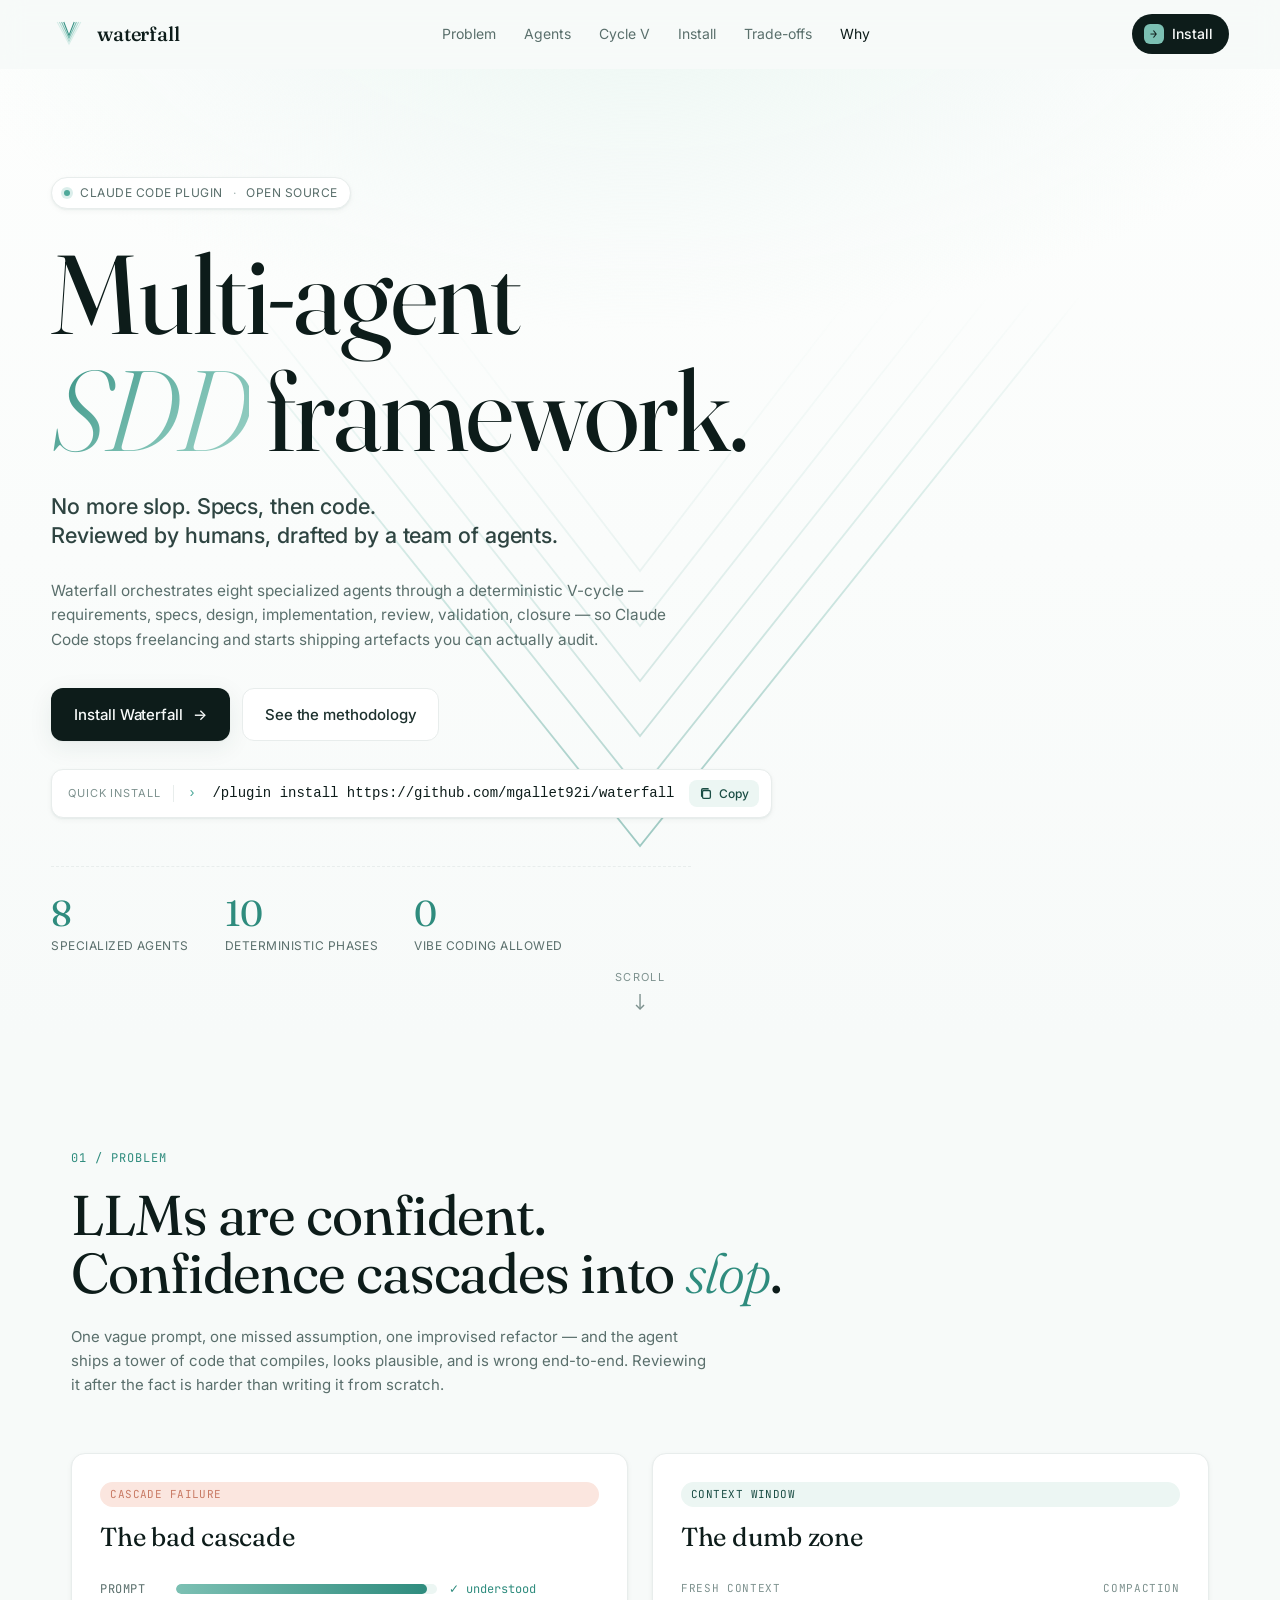
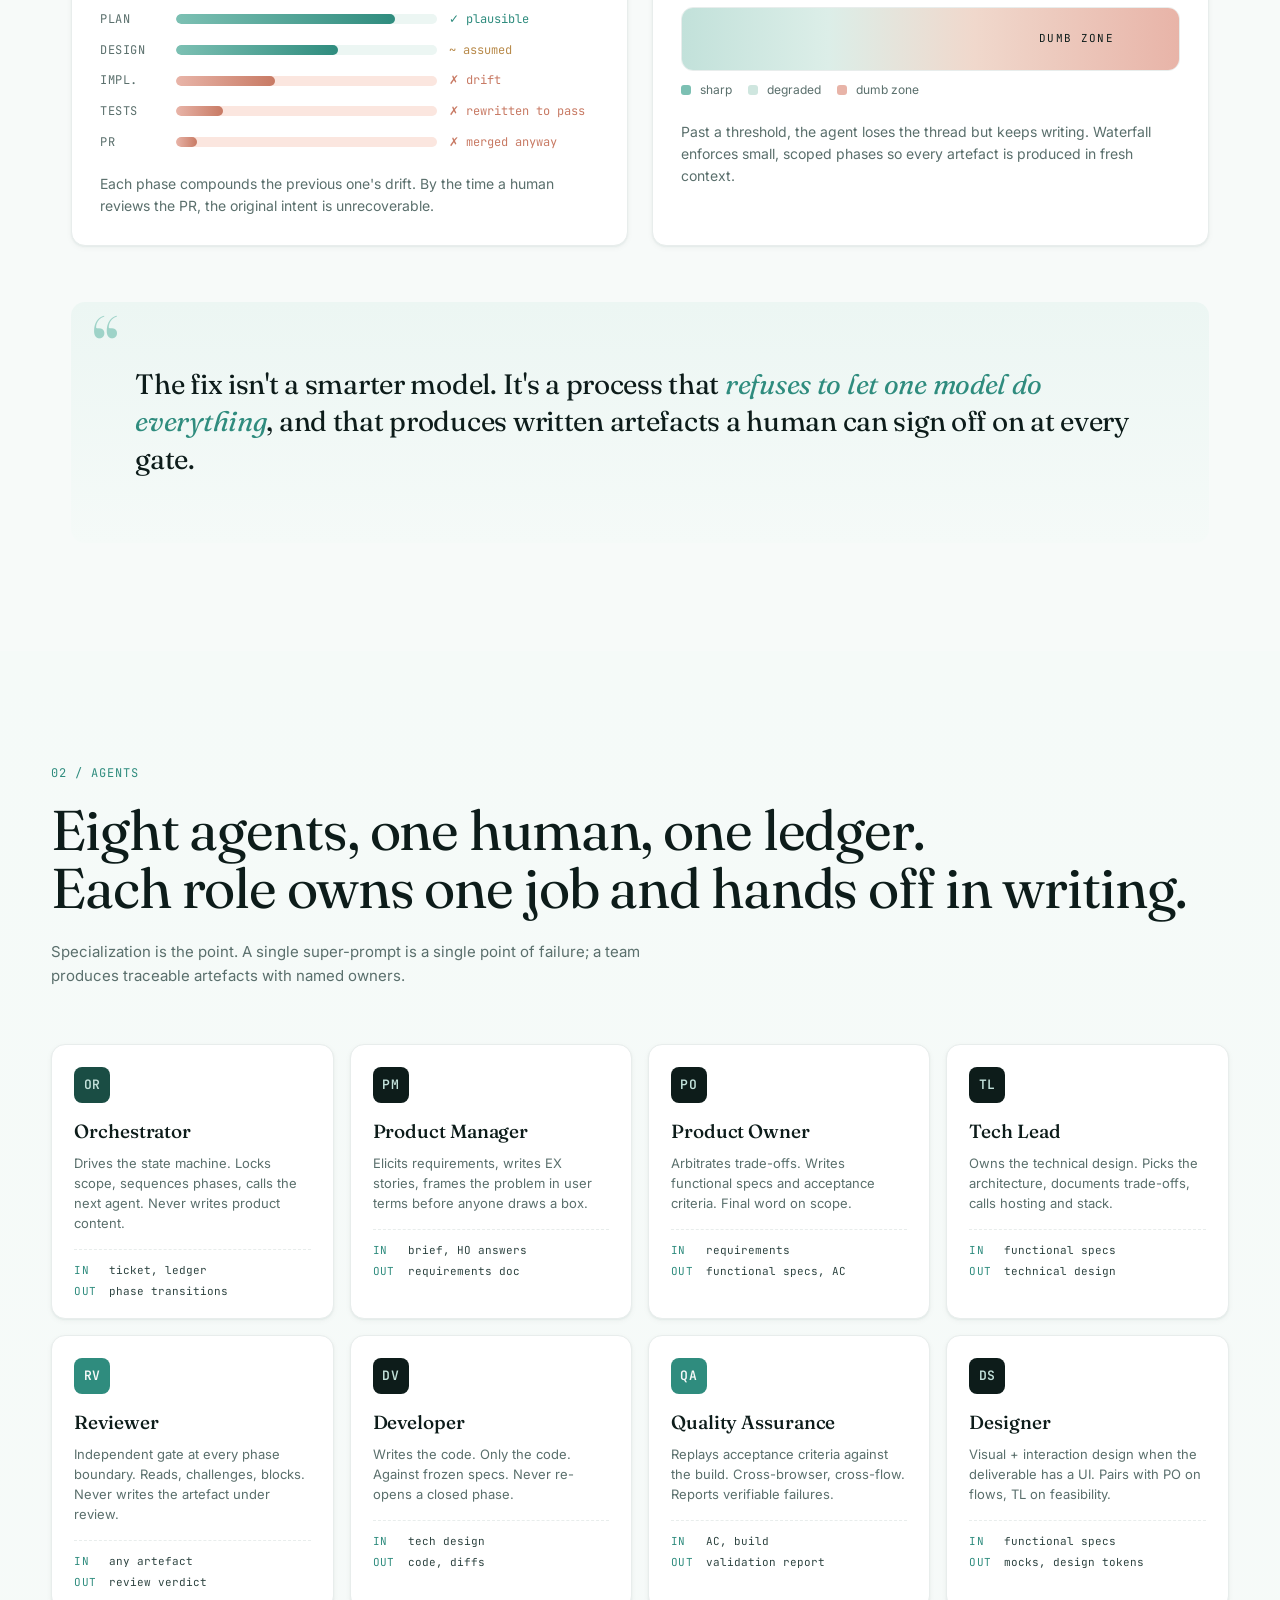
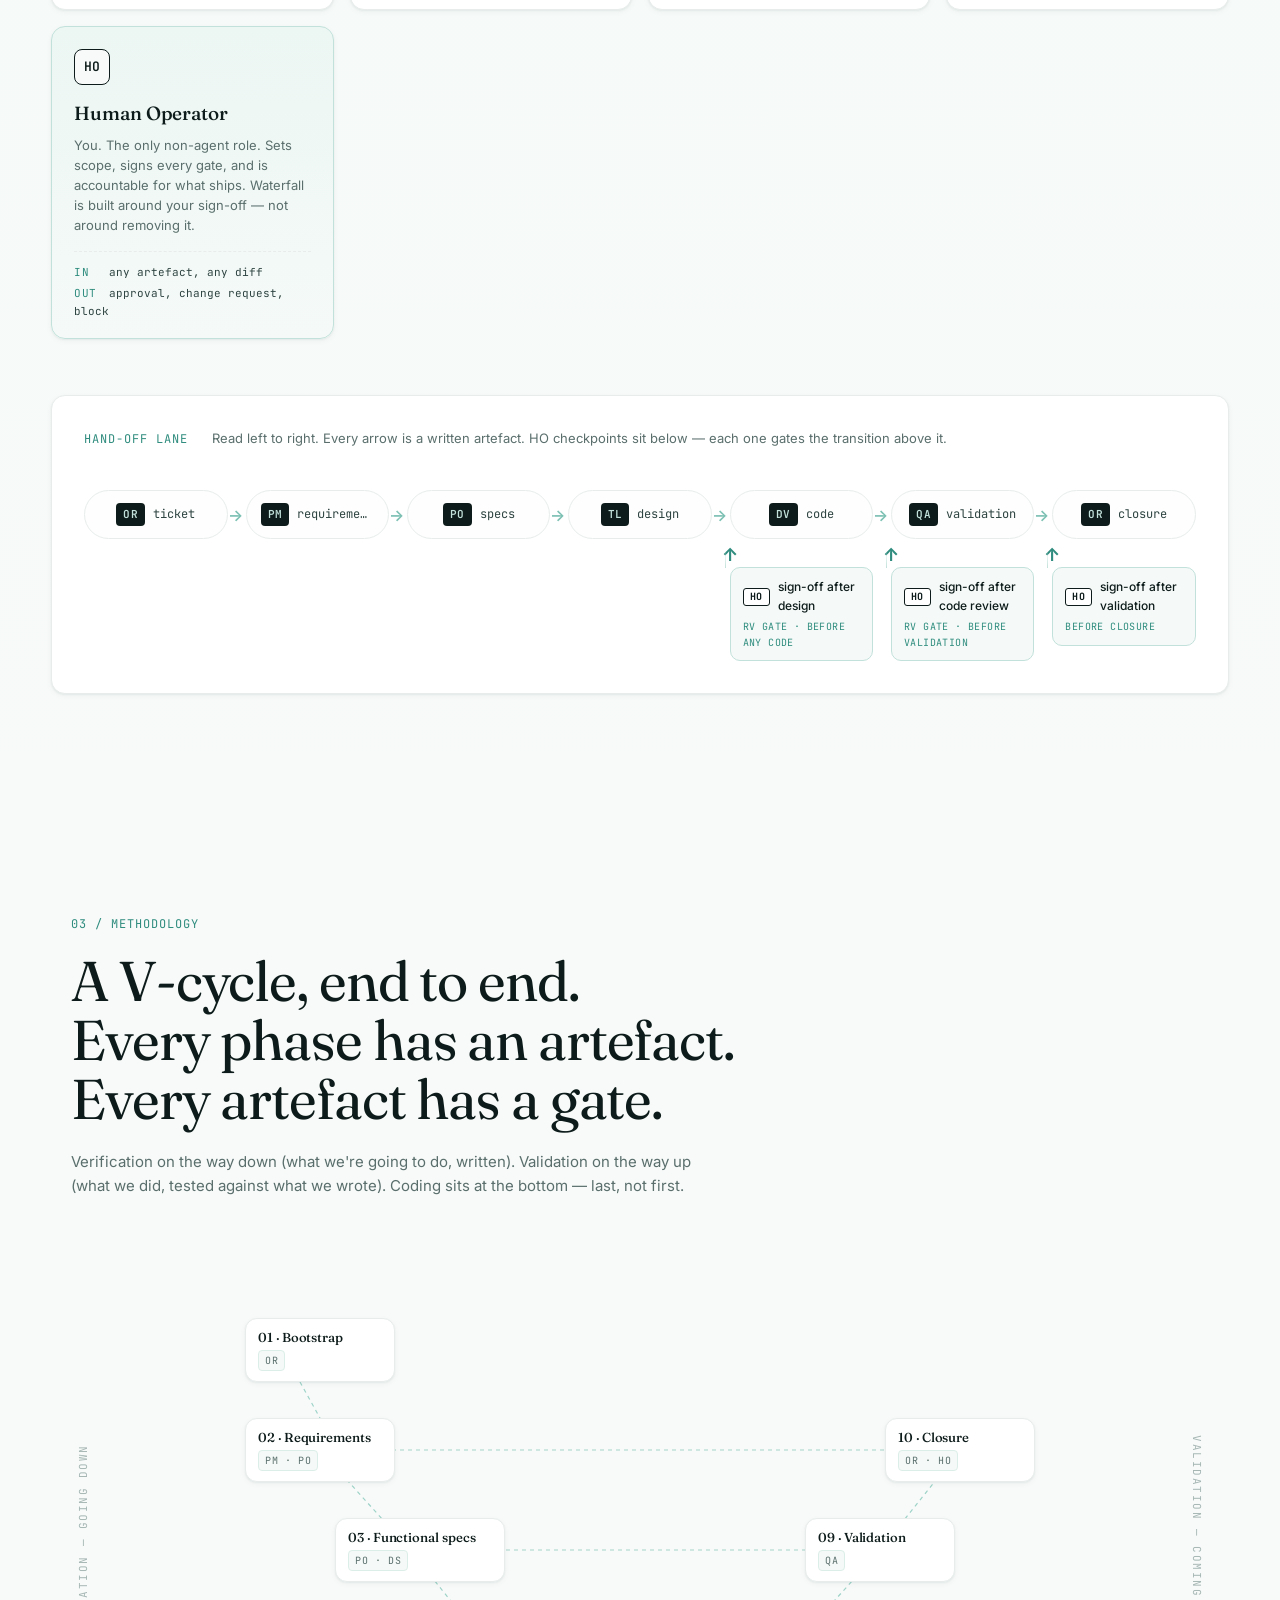
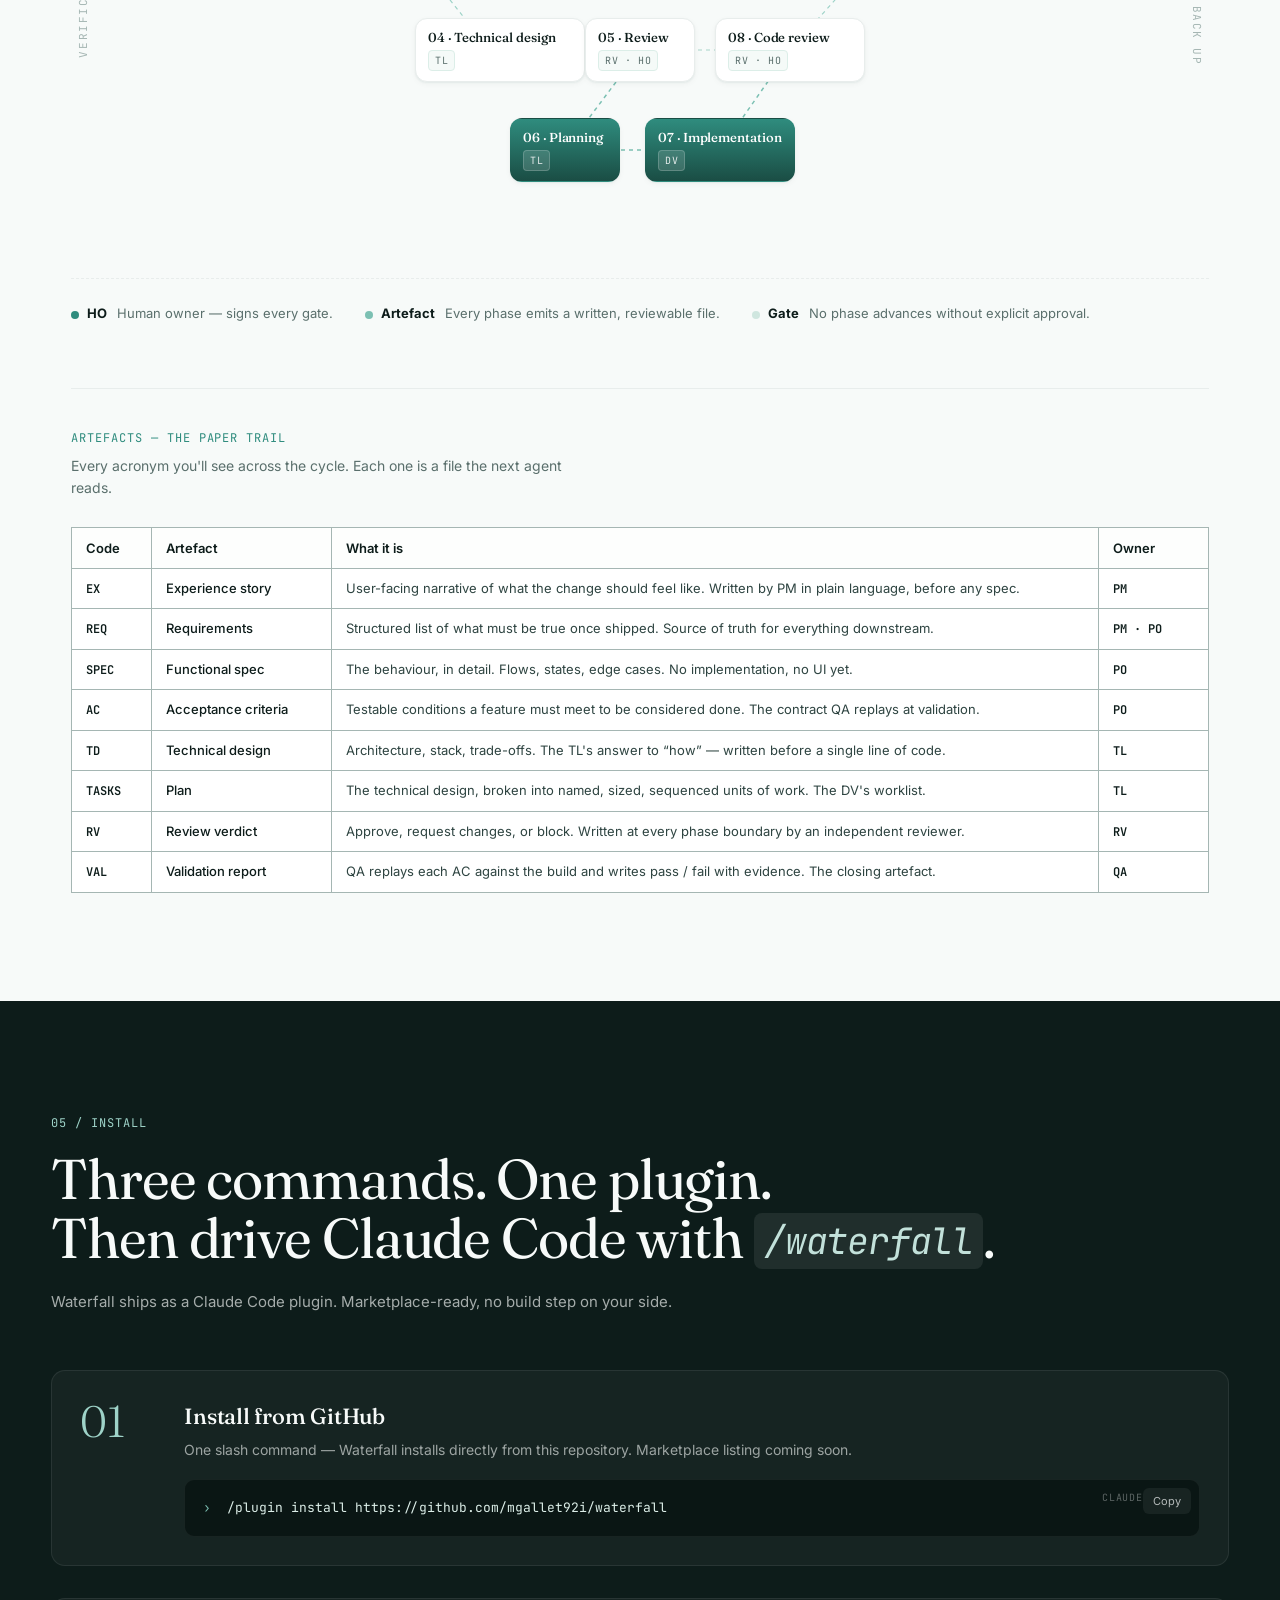
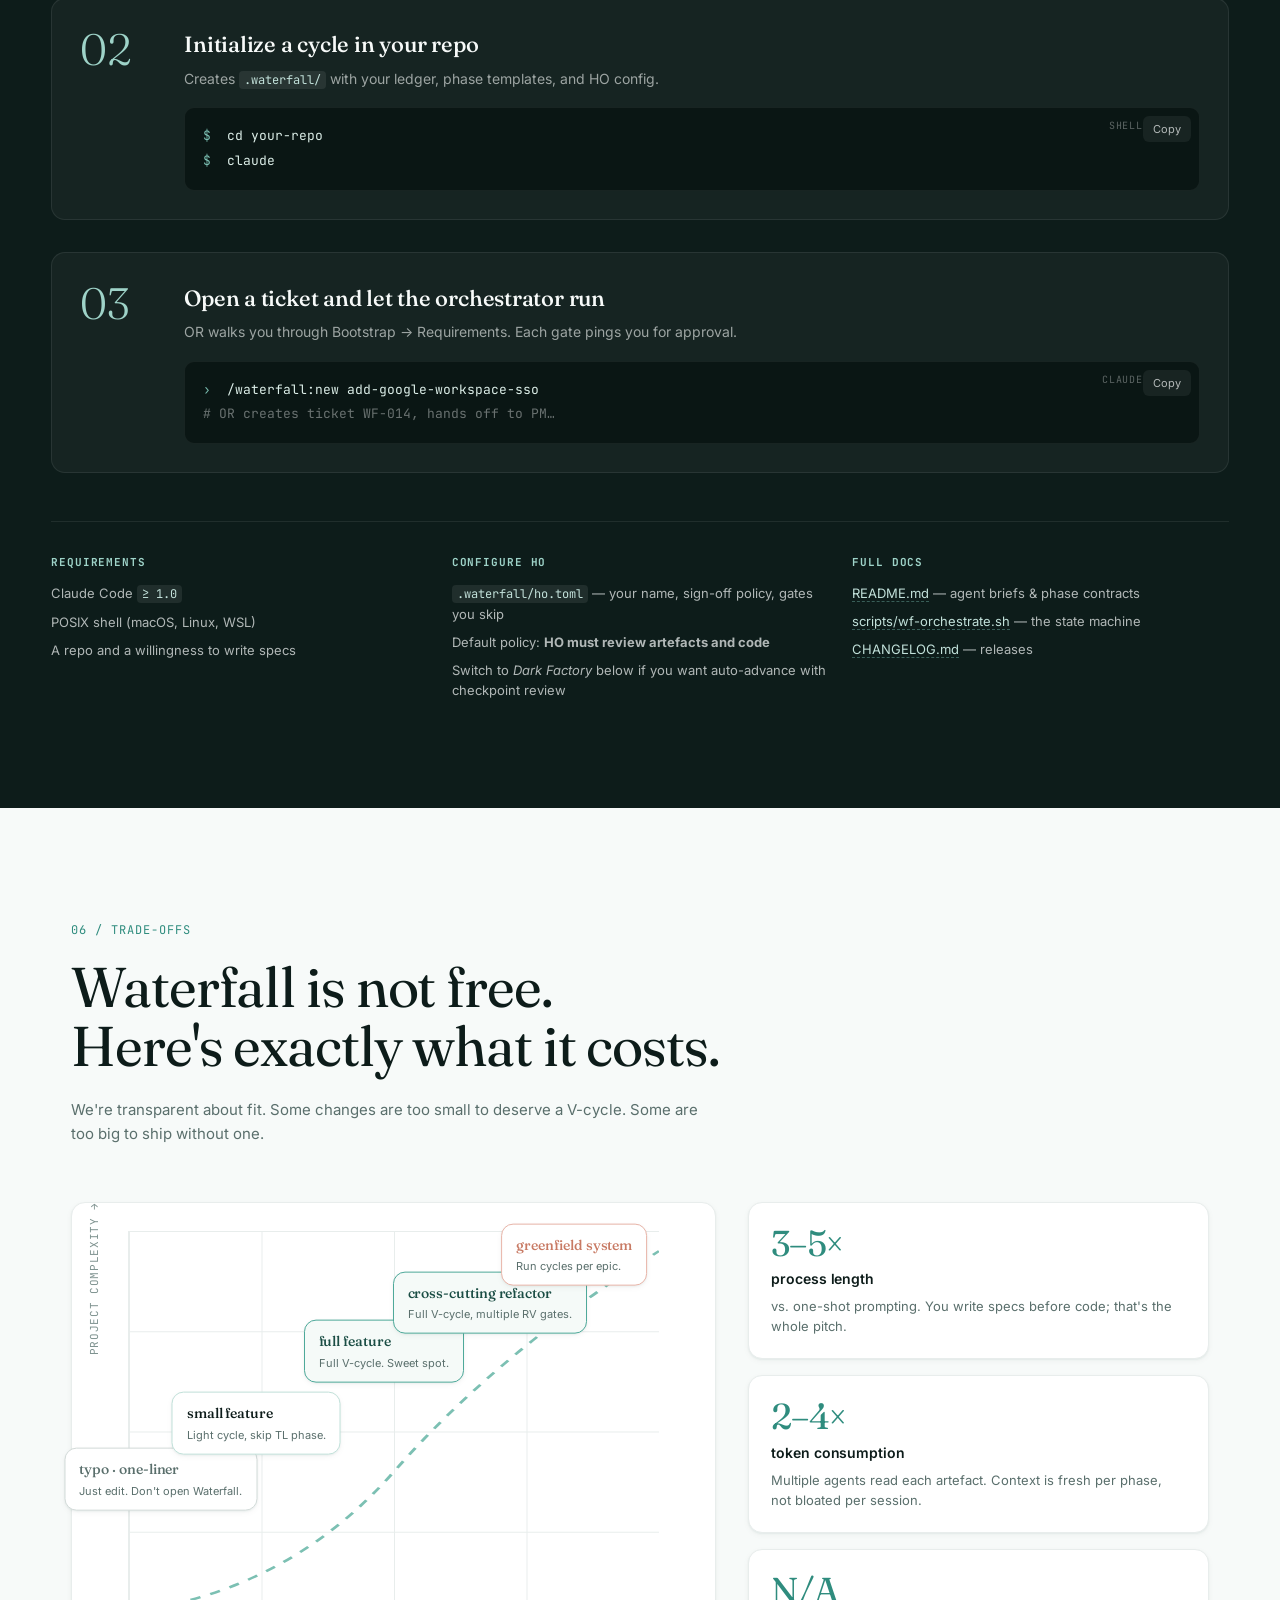
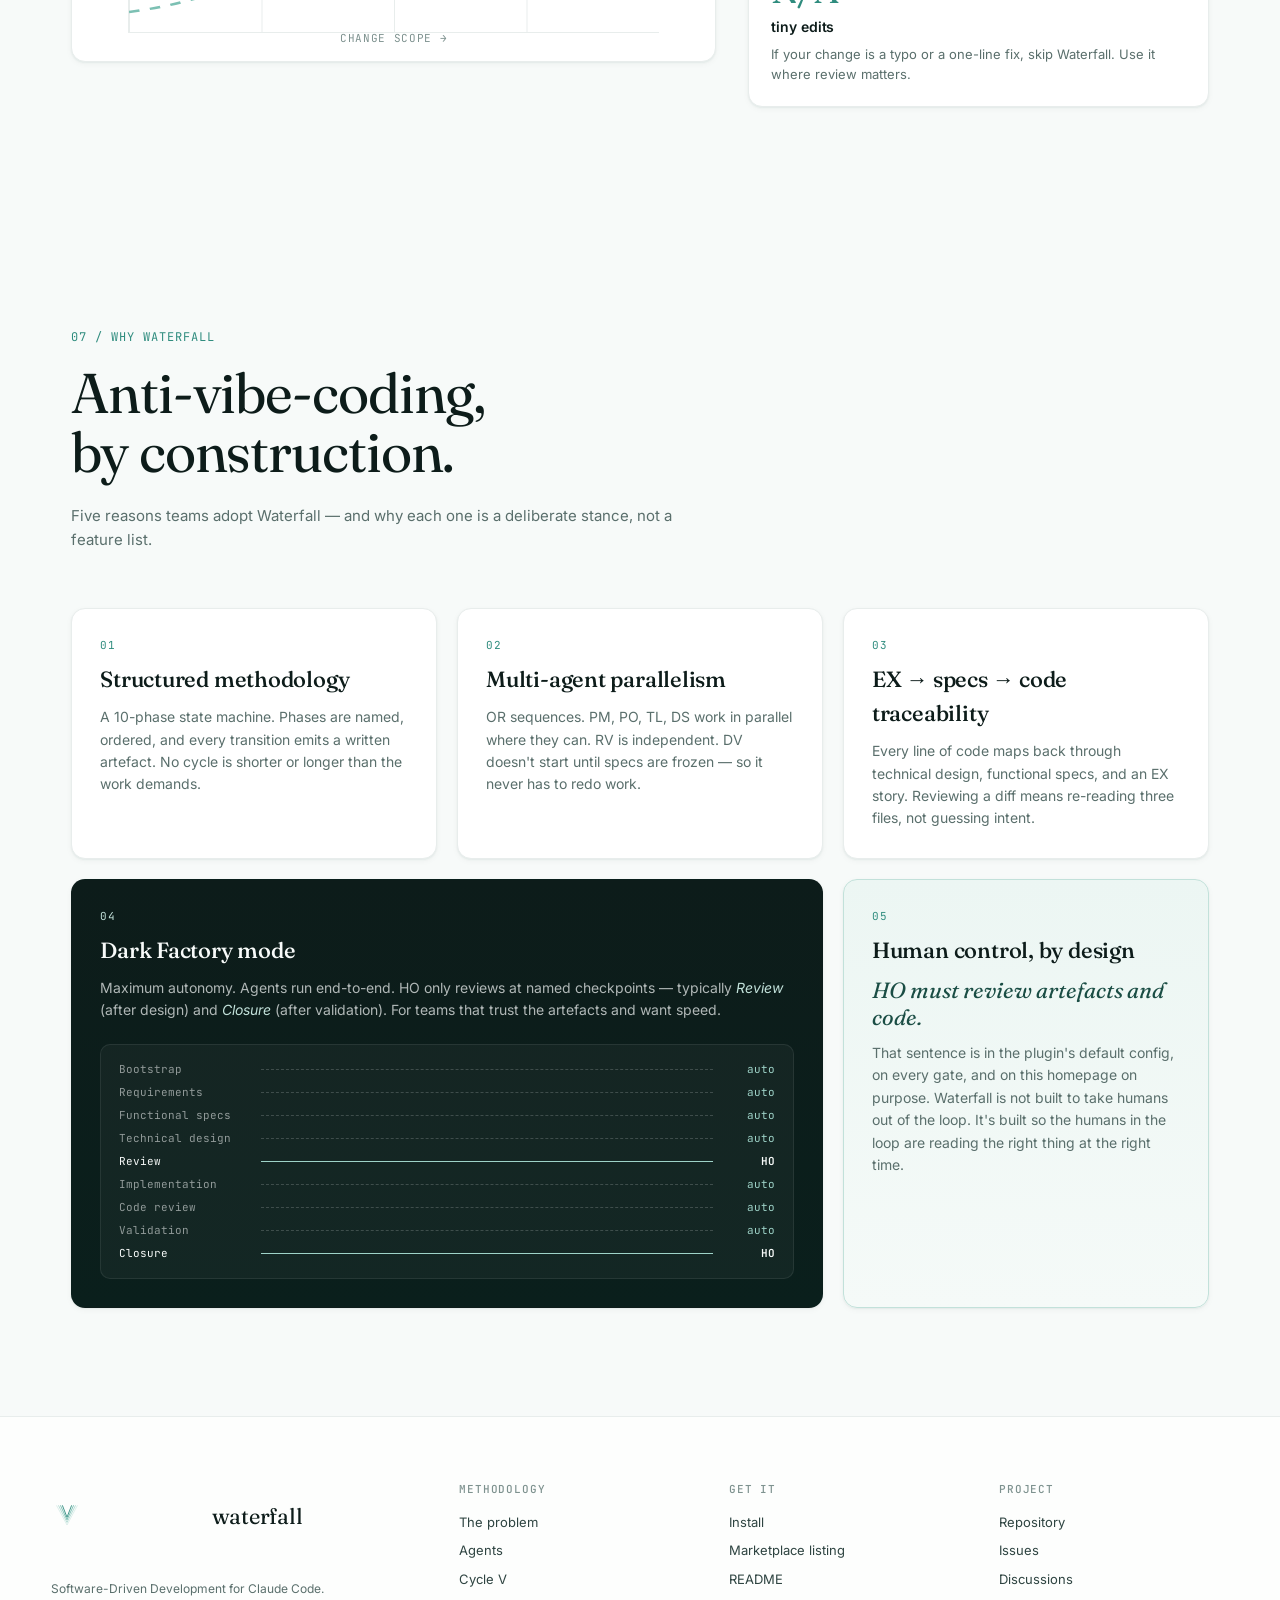
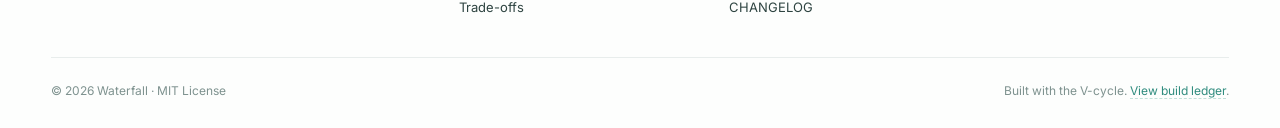
==== claude-design/site/index.html @ 57a2d882 "docs(homepage): switch install command to GitHub URL until marketplace listing" ====
<!doctype html>
<html lang="en">
<head>
<meta charset="utf-8" />
<meta name="viewport" content="width=device-width,initial-scale=1" />
<title>Waterfall — Software-Driven Development for Claude Code</title>
<meta name="description" content="Waterfall is a multi-agent SDD framework for Claude Code. A team of specialized agents (OR · PM · PO · TL · RV · DV · QA · DS) drives every change through a deterministic V-cycle — from requirements to closure." />
<link rel="preconnect" href="https://fonts.googleapis.com">
<link rel="preconnect" href="https://fonts.gstatic.com" crossorigin>
<link href="https://fonts.googleapis.com/css2?family=Fraunces:opsz,wght@9..144,300;9..144,400;9..144,500;9..144,600&family=Inter:wght@400;500;600;700&family=JetBrains+Mono:wght@400;500;600&display=swap" rel="stylesheet">
<link rel="stylesheet" href="styles.css" />
</head>
<body>

<!-- ───────────────────── NAV ───────────────────── -->
<header class="nav" id="nav">
  <a class="nav__brand" href="#top" aria-label="Waterfall home">
    <svg viewBox="0 0 100 100" class="nav__mark" aria-hidden="true">
      <g fill="none" stroke-width="3" stroke-linecap="square">
        <path d="M18 18 L50 78 L82 18" stroke="#9ed3c8" opacity=".35"/>
        <path d="M24 18 L50 70 L76 18" stroke="#7cc0b3" opacity=".55"/>
        <path d="M30 18 L50 62 L70 18" stroke="#4ea99a" opacity=".75"/>
        <path d="M36 18 L50 54 L64 18" stroke="#2f8c7e" opacity=".95"/>
      </g>
    </svg>
    <span class="nav__word">waterfall</span>
  </a>
  <nav class="nav__links" aria-label="Sections">
    <a href="#problem">Problem</a>
    <a href="#agents">Agents</a>
    <a href="#cycle">Cycle V</a>
    <a href="#install">Install</a>
    <a href="#tradeoffs">Trade-offs</a>
    <a href="#why">Why</a>
  </nav>
  <a class="nav__cta" href="#install">
    <span class="nav__cta-glyph">→</span>
    Install
  </a>
</header>

<main id="top" style="border-radius: 0px">

<!-- ───────────────────── HERO ───────────────────── -->
<section class="hero">
  <div class="hero__bg" aria-hidden="true">
    <svg class="hero__v" viewBox="0 0 1200 800" preserveAspectRatio="xMidYMid slice">
      <defs>
        <linearGradient id="vline" x1="0" y1="0" x2="0" y2="1">
          <stop offset="0%" stop-color="#7cc0b3" stop-opacity=".0"/>
          <stop offset="40%" stop-color="#7cc0b3" stop-opacity=".55"/>
          <stop offset="100%" stop-color="#2f8c7e" stop-opacity=".9"/>
        </linearGradient>
      </defs>
      <g fill="none" stroke="url(#vline)" stroke-width="2">
        <path d="M120 120 L600 720 L1080 120"/>
        <path d="M170 120 L600 660 L1030 120" opacity=".75"/>
        <path d="M220 120 L600 600 L980 120" opacity=".55"/>
        <path d="M270 120 L600 540 L930 120" opacity=".4"/>
        <path d="M320 120 L600 480 L880 120" opacity=".28"/>
        <path d="M370 120 L600 420 L830 120" opacity=".18"/>
      </g>
    </svg>
  </div>

  <div class="hero__inner">
    <div class="hero__eyebrow">
      <span class="dot"></span>
      Claude Code plugin <span class="dim">·</span> open source
    </div>

    <h1 class="hero__title">
      <span class="hero__title-l1" style="font-size: 112px">Multi-agent </span><span class="hero__title-l2" style="font-size: 114px">SDD</span><span class="hero__title-l1" style="font-size: 114px"> framework.</span>
      <span class="hero__title-tag" style="font-size: 63px"></span>
      <span class="hero__title-sub">No more slop. Specs, then code.<br/>Reviewed by humans, drafted by a team of agents.</span>
    </h1>

    <p class="hero__lede">
      Waterfall orchestrates eight specialized agents through a deterministic V-cycle —
      requirements, specs, design, implementation, review, validation, closure —
      so Claude Code stops freelancing and starts shipping artefacts you can actually audit.
    </p>

    <div class="hero__actions">
      <a class="btn btn--primary" href="#install">
        Install Waterfall
        <span aria-hidden="true">→</span>
      </a>
      <a class="btn btn--ghost" href="#cycle">
        See the methodology
      </a>
    </div>

    <div class="hero__cmd" role="region" aria-label="Quick install command">
      <span class="hero__cmd-label">quick install</span>
      <code class="hero__cmd-line"><span class="prompt">›</span> /plugin install https://github.com/mgallet92i/waterfall</code>
      <button class="hero__cmd-copy" data-copy="/plugin install https://github.com/mgallet92i/waterfall" aria-label="Copy install command">
        <svg viewBox="0 0 16 16" width="14" height="14" fill="none" stroke="currentColor" stroke-width="1.5">
          <rect x="4" y="4" width="9" height="9" rx="1.5"/>
          <path d="M3 11V3.5A1.5 1.5 0 0 1 4.5 2H11"/>
        </svg>
        <span class="hero__cmd-copy-label">Copy</span>
      </button>
    </div>

    <div class="hero__meta">
      <div class="hero__meta-item">
        <strong>8</strong>
        <span>specialized agents</span>
      </div>
      <div class="hero__meta-item">
        <strong>10</strong>
        <span>deterministic phases</span>
      </div>
      <div class="hero__meta-item">
        <strong>0</strong>
        <span>vibe coding allowed</span>
      </div>
    </div>
  </div>

  <a class="hero__scroll" href="#problem" aria-label="Scroll to first section">
    <span>scroll</span>
    <svg viewBox="0 0 12 20" width="12" height="20" fill="none" stroke="currentColor" stroke-width="1.4">
      <path d="M6 2v15"/><path d="M2 13l4 4 4-4"/>
    </svg>
  </a>
</section>

<!-- ───────────────────── PROBLEM ───────────────────── -->
<section class="section section--problem" id="problem">
  <div class="section__head">
    <span class="section__num">01 / Problem</span>
    <h2 class="section__title">
      LLMs are confident.<br/>
      Confidence cascades into <em>slop</em>.
    </h2>
    <p class="section__lede">
      One vague prompt, one missed assumption, one improvised refactor — and the agent ships a tower of code
      that compiles, looks plausible, and is wrong end-to-end. Reviewing it after the fact is harder than writing it from scratch.
    </p>
  </div>

  <div class="problem__grid">

    <article class="problem__card problem__card--cascade">
      <header>
        <span class="tag tag--warn">cascade failure</span>
        <h3>The bad cascade</h3>
      </header>
      <div class="cascade">
        <div class="cascade__row is-active"><span class="cascade__step">prompt</span><span class="cascade__bar" style="--w:96%"><i></i></span><span class="cascade__ok">✓ understood</span></div>
        <div class="cascade__row is-active"><span class="cascade__step">plan</span><span class="cascade__bar" style="--w:84%"><i></i></span><span class="cascade__ok">✓ plausible</span></div>
        <div class="cascade__row is-active"><span class="cascade__step">design</span><span class="cascade__bar" style="--w:62%"><i></i></span><span class="cascade__warn">~ assumed</span></div>
        <div class="cascade__row is-active"><span class="cascade__step">impl.</span><span class="cascade__bar cascade__bar--bad" style="--w:38%"><i></i></span><span class="cascade__bad">✗ drift</span></div>
        <div class="cascade__row is-active"><span class="cascade__step">tests</span><span class="cascade__bar cascade__bar--bad" style="--w:18%"><i></i></span><span class="cascade__bad">✗ rewritten to pass</span></div>
        <div class="cascade__row is-active"><span class="cascade__step">PR</span><span class="cascade__bar cascade__bar--bad" style="--w:8%"><i></i></span><span class="cascade__bad">✗ merged anyway</span></div>
      </div>
      <p class="problem__caption">
        Each phase compounds the previous one's drift. By the time a human reviews the PR, the original intent is unrecoverable.
      </p>
    </article>

    <article class="problem__card problem__card--zone">
      <header>
        <span class="tag tag--mute">context window</span>
        <h3>The dumb zone</h3>
      </header>
      <div class="zone">
        <div class="zone__axis">
          <span>fresh context</span>
          <span>compaction</span>
        </div>
        <div class="zone__track">
          <div class="zone__band zone__band--good"></div>
          <div class="zone__band zone__band--mid"></div>
          <div class="zone__band zone__band--bad" data-label="dumb zone"></div>
        </div>
        <div class="zone__legend">
          <span><i style="background:#7cc0b3"></i> sharp</span>
          <span><i style="background:#cfe6df"></i> degraded</span>
          <span><i style="background:#e8b4a8"></i> dumb zone</span>
        </div>
      </div>
      <p class="problem__caption">
        Past a threshold, the agent loses the thread but keeps writing. Waterfall enforces small, scoped phases so every artefact is produced in fresh context.
      </p>
    </article>
  </div>

  <div class="problem__pull">
    <span class="quote-mark" aria-hidden="true">“</span>
    <p>
      The fix isn't a smarter model. It's a process that <em>refuses to let one model do everything</em>,
      and that produces written artefacts a human can sign off on at every gate.
    </p>
  </div>
</section>

<!-- ───────────────────── AGENTS ───────────────────── -->
<section class="section section--agents" id="agents">
  <div class="section__head">
    <span class="section__num">02 / Agents</span>
    <h2 class="section__title">
      Eight agents, one human, one ledger.<br/>
      Each role owns one job and hands off in writing.
    </h2>
    <p class="section__lede">
      Specialization is the point. A single super-prompt is a single point of failure;
      a team produces traceable artefacts with named owners.
    </p>
  </div>

  <div class="agents__grid">
    <article class="agent" data-role="OR">
      <span class="agent__code">OR</span>
      <h3>Orchestrator</h3>
      <p>Drives the state machine. Locks scope, sequences phases, calls the next agent. Never writes product content.</p>
      <ul class="agent__io">
        <li><span>in</span> ticket, ledger</li>
        <li><span>out</span> phase transitions</li>
      </ul>
    </article>
    <article class="agent" data-role="PM">
      <span class="agent__code">PM</span>
      <h3>Product Manager</h3>
      <p>Elicits requirements, writes EX stories, frames the problem in user terms before anyone draws a box.</p>
      <ul class="agent__io">
        <li><span>in</span> brief, HO answers</li>
        <li><span>out</span> requirements doc</li>
      </ul>
    </article>
    <article class="agent" data-role="PO">
      <span class="agent__code">PO</span>
      <h3>Product Owner</h3>
      <p>Arbitrates trade-offs. Writes functional specs and acceptance criteria. Final word on scope.</p>
      <ul class="agent__io">
        <li><span>in</span> requirements</li>
        <li><span>out</span> functional specs, AC</li>
      </ul>
    </article>
    <article class="agent" data-role="TL">
      <span class="agent__code">TL</span>
      <h3>Tech Lead</h3>
      <p>Owns the technical design. Picks the architecture, documents trade-offs, calls hosting and stack.</p>
      <ul class="agent__io">
        <li><span>in</span> functional specs</li>
        <li><span>out</span> technical design</li>
      </ul>
    </article>
    <article class="agent" data-role="RV">
      <span class="agent__code">RV</span>
      <h3>Reviewer</h3>
      <p>Independent gate at every phase boundary. Reads, challenges, blocks. Never writes the artefact under review.</p>
      <ul class="agent__io">
        <li><span>in</span> any artefact</li>
        <li><span>out</span> review verdict</li>
      </ul>
    </article>
    <article class="agent" data-role="DV">
      <span class="agent__code">DV</span>
      <h3>Developer</h3>
      <p>Writes the code. Only the code. Against frozen specs. Never re-opens a closed phase.</p>
      <ul class="agent__io">
        <li><span>in</span> tech design</li>
        <li><span>out</span> code, diffs</li>
      </ul>
    </article>
    <article class="agent" data-role="QA">
      <span class="agent__code">QA</span>
      <h3>Quality Assurance</h3>
      <p>Replays acceptance criteria against the build. Cross-browser, cross-flow. Reports verifiable failures.</p>
      <ul class="agent__io">
        <li><span>in</span> AC, build</li>
        <li><span>out</span> validation report</li>
      </ul>
    </article>
    <article class="agent" data-role="DS">
      <span class="agent__code">DS</span>
      <h3>Designer</h3>
      <p>Visual + interaction design when the deliverable has a UI. Pairs with PO on flows, TL on feasibility.</p>
      <ul class="agent__io">
        <li><span>in</span> functional specs</li>
        <li><span>out</span> mocks, design tokens</li>
      </ul>
    </article>
    <article class="agent agent--ho" data-role="HO">
      <span class="agent__code">HO</span>
      <h3>Human Operator</h3>
      <p>You. The only non-agent role. Sets scope, signs every gate, and is accountable for what ships. Waterfall is built around your sign-off — not around removing it.</p>
      <ul class="agent__io">
        <li><span>in</span> any artefact, any diff</li>
        <li><span>out</span> approval, change request, block</li>
      </ul>
    </article>
  </div>

  <div class="agents__lane">
    <div class="lane__header">
      <span class="section__num">Hand-off lane</span>
      <p>Read left to right. Every arrow is a written artefact. HO checkpoints sit below — each one gates the transition above it.</p>
    </div>

    <div class="lane2">
      <ol class="lane2__main" aria-label="Hand-off flow">
        <li class="lane2__step"><span class="lane2__code">OR</span><span class="lane2__art">ticket</span></li>
        <li class="lane2__step"><span class="lane2__code">PM</span><span class="lane2__art">requirements</span></li>
        <li class="lane2__step"><span class="lane2__code">PO</span><span class="lane2__art">specs</span></li>
        <li class="lane2__step"><span class="lane2__code">TL</span><span class="lane2__art">design</span></li>
        <li class="lane2__step lane2__step--gate" data-gate="after-design"><span class="lane2__code">DV</span><span class="lane2__art">code</span></li>
        <li class="lane2__step lane2__step--gate" data-gate="after-review"><span class="lane2__code">QA</span><span class="lane2__art">validation</span></li>
        <li class="lane2__step lane2__step--gate" data-gate="after-validation"><span class="lane2__code">OR</span><span class="lane2__art">closure</span></li>
      </ol>

      <ol class="lane2__checks" aria-label="HO checkpoints">
        <li class="lane2__check" data-anchor="after-design">
          <span class="lane2__check-pill"><span class="lane2__check-code">HO</span> sign-off after design</span>
          <span class="lane2__check-meta">RV gate · before any code</span>
        </li>
        <li class="lane2__check" data-anchor="after-review">
          <span class="lane2__check-pill"><span class="lane2__check-code">HO</span> sign-off after code review</span>
          <span class="lane2__check-meta">RV gate · before validation</span>
        </li>
        <li class="lane2__check" data-anchor="after-validation">
          <span class="lane2__check-pill"><span class="lane2__check-code">HO</span> sign-off after validation</span>
          <span class="lane2__check-meta">before closure</span>
        </li>
      </ol>
    </div>
    </div>
  </div>
</section>

<!-- ───────────────────── CYCLE V ───────────────────── -->
<section class="section section--cycle" id="cycle">
  <div class="section__head">
    <span class="section__num">03 / Methodology</span>
    <h2 class="section__title">
      A V-cycle, end to end.<br/>
      Every phase has an artefact. Every artefact has a gate.
    </h2>
    <p class="section__lede">
      Verification on the way down (what we're going to do, written).
      Validation on the way up (what we did, tested against what we wrote).
      Coding sits at the bottom — last, not first.
    </p>
  </div>

  <!-- The V -->
  <div class="vcycle">
    <div class="vcycle__sides">
      <span class="vcycle__side vcycle__side--left">Verification — going down</span>
      <span class="vcycle__side vcycle__side--right">Validation — coming back up</span>
    </div>

    <div class="vcycle__body">
      <svg class="vcycle__lines" viewBox="0 0 790 464" preserveAspectRatio="none" aria-hidden="true">
        <!-- 01 → 02 -->
        <line x1="55" y1="64" x2="75" y2="100" stroke="var(--teal-400)" stroke-width="1.2" stroke-dasharray="4 4"/>
        <!-- horizontales (phases miroir) -->
        <line x1="75" y1="132" x2="715" y2="132" stroke="var(--teal-300)" stroke-width="1.5" stroke-dasharray="4 4"/>
        <line x1="165" y1="232" x2="635" y2="232" stroke="var(--teal-300)" stroke-width="1.5" stroke-dasharray="4 4"/>
        <line x1="245" y1="332" x2="545" y2="332" stroke="var(--teal-300)" stroke-width="1.5" stroke-dasharray="4 4"/>
        <!-- descente gauche : 02→03→04 -->
        <line x1="75" y1="132" x2="165" y2="232" stroke="var(--teal-400)" stroke-width="1.2" stroke-dasharray="4 4"/>
        <line x1="165" y1="232" x2="245" y2="332" stroke="var(--teal-400)" stroke-width="1.2" stroke-dasharray="4 4"/>
        <!-- 05 → 06 -->
        <line x1="395" y1="332" x2="320" y2="432" stroke="var(--teal-500)" stroke-width="1.5" stroke-dasharray="4 4"/>
        <!-- 06 → 07 -->
        <line x1="320" y1="432" x2="475" y2="432" stroke="var(--teal-500)" stroke-width="1.5" stroke-dasharray="4 4"/>
        <!-- 07 → 08 -->
        <line x1="475" y1="432" x2="545" y2="332" stroke="var(--teal-500)" stroke-width="1.5" stroke-dasharray="4 4"/>
        <!-- montée droite : 08→09→10 -->
        <line x1="545" y1="332" x2="635" y2="232" stroke="var(--teal-400)" stroke-width="1.2" stroke-dasharray="4 4"/>
        <line x1="635" y1="232" x2="715" y2="132" stroke="var(--teal-400)" stroke-width="1.2" stroke-dasharray="4 4"/>
      </svg>

    <ol class="vcycle__list">
      <!-- Bootstrap -->
      <li class="vphase vphase--preamble" style="left:0px; top:0px; width:150px;" data-tip="OR scaffolds the cycle, locks scope, initialises the ledger.">
        <span class="vphase__id">01 · Bootstrap</span>
        <span class="vphase__owner">OR</span>
      </li>

      <!-- Left arm -->
      <li class="vphase vphase--left" style="left:0px; top:100px; width:150px;" data-tip="PM elicits, PO arbitrates. EX stories and structured requirements are written.">
        <span class="vphase__id">02 · Requirements</span>
        <span class="vphase__owner">PM · PO</span>
      </li>
      <li class="vphase vphase--left" style="left:90px; top:200px; width:170px;" data-tip="Functional behaviour, flows, edge cases, acceptance criteria. No code yet.">
        <span class="vphase__id">03 · Functional specs</span>
        <span class="vphase__owner">PO · DS</span>
      </li>
      <li class="vphase vphase--left" style="left:170px; top:300px; width:170px;" data-tip="TL writes the architecture and stack. Trade-offs documented.">
        <span class="vphase__id">04 · Technical design</span>
        <span class="vphase__owner">TL</span>
      </li>
      <li class="vphase vphase--left" style="left:340px; top:300px; width:110px;" data-tip="RV reviews every artefact above. HO must approve before any line of code is written.">
        <span class="vphase__id">05 · Review</span>
        <span class="vphase__owner">RV · HO</span>
      </li>

      <!-- Apex -->
      <li class="vphase vphase--apex" style="left:265px; top:400px; width:110px;" data-tip="TL breaks the design into Tasks — named, sized, sequenced units of work.">
        <span class="vphase__id">06 · Planning</span>
        <span class="vphase__owner">TL</span>
      </li>
      <li class="vphase vphase--apex" style="left:400px; top:400px; width:150px;" data-tip="DV codes against frozen specs and tasks. One task at a time, never reopens a closed phase.">
        <span class="vphase__id">07 · Implementation</span>
        <span class="vphase__owner">DV</span>
      </li>

      <!-- Right arm -->
      <li class="vphase vphase--right" style="left:470px; top:300px; width:150px;" data-tip="RV reads diffs against the technical design. HO signs before validation begins.">
        <span class="vphase__id">08 · Code review</span>
        <span class="vphase__owner">RV · HO</span>
      </li>
      <li class="vphase vphase--right" style="left:560px; top:200px; width:150px;" data-tip="QA replays every AC against the build. Pass / fail with evidence.">
        <span class="vphase__id">09 · Validation</span>
        <span class="vphase__owner">QA</span>
      </li>
      <li class="vphase vphase--right" style="left:640px; top:100px; width:150px;" data-tip="OR archives artefacts, writes the ledger entry. HO final sign-off.">
        <span class="vphase__id">10 · Closure</span>
        <span class="vphase__owner">OR · HO</span>
      </li>
    </ol>
    </div>
  </div>

  <div class="cycle__legend">
    <div><span class="leg-dot" style="background:#2f8c7e"></span><strong>HO</strong> Human owner — signs every gate.</div>
    <div><span class="leg-dot" style="background:#7cc0b3"></span><strong>Artefact</strong> Every phase emits a written, reviewable file.</div>
    <div><span class="leg-dot" style="background:#cfe6df"></span><strong>Gate</strong> No phase advances without explicit approval.</div>
  </div>

  <!-- Artefact glossary -->
  <div class="glossary">
    <div class="glossary__head">
      <span class="section__num">Artefacts — the paper trail</span>
      <p>Every acronym you'll see across the cycle. Each one is a file the next agent reads.</p>
    </div>
    <div class="glossary__tablewrap">
      <table class="glossary__table" style="border-width: 1px">
        <thead>
          <tr>
            <th class="glossary__th-abbr">Code</th>
            <th class="glossary__th-name">Artefact</th>
            <th class="glossary__th-desc">What it is</th>
            <th class="glossary__th-owner">Owner</th>
          </tr>
        </thead>
        <tbody>
          <tr>
            <td><span class="glossary__abbr">EX</span></td>
            <td>Experience story</td>
            <td>User-facing narrative of what the change should feel like. Written by PM in plain language, before any spec.</td>
            <td><span class="glossary__owner-pill">PM</span></td>
          </tr>
          <tr>
            <td><span class="glossary__abbr">REQ</span></td>
            <td>Requirements</td>
            <td>Structured list of what must be true once shipped. Source of truth for everything downstream.</td>
            <td><span class="glossary__owner-pill">PM · PO</span></td>
          </tr>
          <tr>
            <td><span class="glossary__abbr">SPEC</span></td>
            <td>Functional spec</td>
            <td>The behaviour, in detail. Flows, states, edge cases. No implementation, no UI yet.</td>
            <td><span class="glossary__owner-pill">PO</span></td>
          </tr>
          <tr>
            <td><span class="glossary__abbr">AC</span></td>
            <td>Acceptance criteria</td>
            <td>Testable conditions a feature must meet to be considered done. The contract QA replays at validation.</td>
            <td><span class="glossary__owner-pill">PO</span></td>
          </tr>
          <tr>
            <td><span class="glossary__abbr">TD</span></td>
            <td>Technical design</td>
            <td>Architecture, stack, trade-offs. The TL's answer to “how” — written before a single line of code.</td>
            <td><span class="glossary__owner-pill">TL</span></td>
          </tr>
          <tr>
            <td><span class="glossary__abbr">TASKS</span></td>
            <td>Plan</td>
            <td>The technical design, broken into named, sized, sequenced units of work. The DV's worklist.</td>
            <td><span class="glossary__owner-pill">TL</span></td>
          </tr>
          <tr>
            <td><span class="glossary__abbr">RV</span></td>
            <td>Review verdict</td>
            <td>Approve, request changes, or block. Written at every phase boundary by an independent reviewer.</td>
            <td><span class="glossary__owner-pill">RV</span></td>
          </tr>
          <tr>
            <td><span class="glossary__abbr">VAL</span></td>
            <td>Validation report</td>
            <td>QA replays each AC against the build and writes pass / fail with evidence. The closing artefact.</td>
            <td><span class="glossary__owner-pill">QA</span></td>
          </tr>
        </tbody>
      </table>
    </div>
  </div>
</section>

<!-- ───────────────────── INSTALL ───────────────────── -->
<section class="section section--install" id="install">
  <div class="section__head">
    <span class="section__num">05 / Install</span>
    <h2 class="section__title">
      Three commands. One plugin.<br/>
      Then drive Claude Code with <code>/waterfall</code>.
    </h2>
    <p class="section__lede">
      Waterfall ships as a Claude Code plugin. Marketplace-ready, no build step on your side.
    </p>
  </div>

  <ol class="install">
    <li class="install__step">
      <span class="install__num">01</span>
      <div class="install__body">
        <h3>Install from GitHub</h3>
        <p>One slash command — Waterfall installs directly from this repository. Marketplace listing coming soon.</p>
        <div class="code">
          <span class="code__lang">claude</span>
          <pre><code><span class="prompt">›</span> /plugin install https://github.com/mgallet92i/waterfall</code></pre>
          <button class="code__copy" data-copy="/plugin install https://github.com/mgallet92i/waterfall">Copy</button>
        </div>
      </div>
    </li>

    <li class="install__step">
      <span class="install__num">02</span>
      <div class="install__body">
        <h3>Initialize a cycle in your repo</h3>
        <p>Creates <code>.waterfall/</code> with your ledger, phase templates, and HO config.</p>
        <div class="code">
          <span class="code__lang">shell</span>
          <pre><code><span class="prompt">$</span> cd your-repo
<span class="prompt">$</span> claude
</code></pre>
          <button class="code__copy" data-copy="cd your-repo
claude">Copy</button>
        </div>
      </div>
    </li>

    <li class="install__step">
      <span class="install__num">03</span>
      <div class="install__body">
        <h3>Open a ticket and let the orchestrator run</h3>
        <p>OR walks you through Bootstrap → Requirements. Each gate pings you for approval.</p>
        <div class="code">
          <span class="code__lang">claude</span>
          <pre><code><span class="prompt">›</span> /waterfall:new add-google-workspace-sso
<span class="muted"># OR creates ticket WF-014, hands off to PM…</span></code></pre>
          <button class="code__copy" data-copy='/waterfall:new add-google-workspace-sso'>Copy</button>
        </div>
      </div>
    </li>
  </ol>

  <aside class="install__aside">
    <div>
      <h4>Requirements</h4>
      <ul>
        <li>Claude Code <code>≥ 1.0</code></li>
        <li>POSIX shell (macOS, Linux, WSL)</li>
        <li>A repo and a willingness to write specs</li>
      </ul>
    </div>
    <div>
      <h4>Configure HO</h4>
      <ul>
        <li><code>.waterfall/ho.toml</code> — your name, sign-off policy, gates you skip</li>
        <li>Default policy: <strong>HO must review artefacts and code</strong></li>
        <li>Switch to <em>Dark Factory</em> below if you want auto-advance with checkpoint review</li>
      </ul>
    </div>
    <div>
      <h4>Full docs</h4>
      <ul>
        <li><a href="#">README.md</a> — agent briefs &amp; phase contracts</li>
        <li><a href="#">scripts/wf-orchestrate.sh</a> — the state machine</li>
        <li><a href="#">CHANGELOG.md</a> — releases</li>
      </ul>
    </div>
  </aside>
</section>

<!-- ───────────────────── TRADE-OFFS ───────────────────── -->
<section class="section section--tradeoffs" id="tradeoffs">
  <div class="section__head">
    <span class="section__num">06 / Trade-offs</span>
    <h2 class="section__title">
      Waterfall is not free.<br/>
      Here's exactly what it costs.
    </h2>
    <p class="section__lede">
      We're transparent about fit. Some changes are too small to deserve a V-cycle. Some are too big to ship without one.
    </p>
  </div>

  <div class="tradeoff">
    <div class="tradeoff__chart" role="img" aria-label="Project complexity vs methodology fit">
      <div class="tradeoff__axes">
        <span class="tradeoff__y">project complexity →</span>
        <span class="tradeoff__x">change scope →</span>
      </div>
      <div class="tradeoff__plot">
        <div class="zone-pill zone-pill--free"   style="left:6%; top:62%">
          <strong>typo · one-liner</strong>
          <small>Just edit. Don't open Waterfall.</small>
        </div>
        <div class="zone-pill zone-pill--light"  style="left:24%; top:48%">
          <strong>small feature</strong>
          <small>Light cycle, skip TL phase.</small>
        </div>
        <div class="zone-pill zone-pill--full"   style="left:48%; top:30%">
          <strong>full feature</strong>
          <small>Full V-cycle. Sweet spot.</small>
        </div>
        <div class="zone-pill zone-pill--full"   style="left:68%; top:18%">
          <strong>cross-cutting refactor</strong>
          <small>Full V-cycle, multiple RV gates.</small>
        </div>
        <div class="zone-pill zone-pill--break"  style="left:84%; top:6%">
          <strong>greenfield system</strong>
          <small>Run cycles per epic.</small>
        </div>
        <svg class="tradeoff__curve" viewBox="0 0 100 100" preserveAspectRatio="none">
          <path d="M 0 95 Q 30 90 50 60 T 100 5" stroke="#7cc0b3" stroke-width="0.6" fill="none" stroke-dasharray="2 2"/>
        </svg>
      </div>
    </div>

    <ul class="tradeoff__costs">
      <li>
        <span class="tradeoff__cost-num">3–5×</span>
        <h4>process length</h4>
        <p>vs. one-shot prompting. You write specs before code; that's the whole pitch.</p>
      </li>
      <li>
        <span class="tradeoff__cost-num">2–4×</span>
        <h4>token consumption</h4>
        <p>Multiple agents read each artefact. Context is fresh per phase, not bloated per session.</p>
      </li>
      <li>
        <span class="tradeoff__cost-num">N/A</span>
        <h4>tiny edits</h4>
        <p>If your change is a typo or a one-line fix, skip Waterfall. Use it where review matters.</p>
      </li>
    </ul>
  </div>
</section>

<!-- ───────────────────── WHY ───────────────────── -->
<section class="section section--why" id="why">
  <div class="section__head">
    <span class="section__num">07 / Why Waterfall</span>
    <h2 class="section__title">
      Anti-vibe-coding,<br/>by construction.
    </h2>
    <p class="section__lede">
      Five reasons teams adopt Waterfall — and why each one is a deliberate stance, not a feature list.
    </p>
  </div>

  <div class="why">
    <article class="why__card">
      <span class="why__num">01</span>
      <h3>Structured methodology</h3>
      <p>A 10-phase state machine. Phases are named, ordered, and every transition emits a written artefact. No cycle is shorter or longer than the work demands.</p>
    </article>
    <article class="why__card">
      <span class="why__num">02</span>
      <h3>Multi-agent parallelism</h3>
      <p>OR sequences. PM, PO, TL, DS work in parallel where they can. RV is independent. DV doesn't start until specs are frozen — so it never has to redo work.</p>
    </article>
    <article class="why__card">
      <span class="why__num">03</span>
      <h3>EX → specs → code traceability</h3>
      <p>Every line of code maps back through technical design, functional specs, and an EX story. Reviewing a diff means re-reading three files, not guessing intent.</p>
    </article>
    <article class="why__card why__card--feature">
      <span class="why__num">04</span>
      <h3>Dark Factory mode</h3>
      <p>Maximum autonomy. Agents run end-to-end. HO only reviews at named checkpoints — typically <em>Review</em> (after design) and <em>Closure</em> (after validation). For teams that trust the artefacts and want speed.</p>
      <div class="why__dark">
        <div class="why__dark-row">
          <span>Bootstrap</span><span class="dot-line"></span><span class="auto">auto</span>
        </div>
        <div class="why__dark-row">
          <span>Requirements</span><span class="dot-line"></span><span class="auto">auto</span>
        </div>
        <div class="why__dark-row">
          <span>Functional specs</span><span class="dot-line"></span><span class="auto">auto</span>
        </div>
        <div class="why__dark-row">
          <span>Technical design</span><span class="dot-line"></span><span class="auto">auto</span>
        </div>
        <div class="why__dark-row why__dark-row--gate">
          <span>Review</span><span class="dot-line dot-line--solid"></span><span class="ho">HO</span>
        </div>
        <div class="why__dark-row">
          <span>Implementation</span><span class="dot-line"></span><span class="auto">auto</span>
        </div>
        <div class="why__dark-row">
          <span>Code review</span><span class="dot-line"></span><span class="auto">auto</span>
        </div>
        <div class="why__dark-row">
          <span>Validation</span><span class="dot-line"></span><span class="auto">auto</span>
        </div>
        <div class="why__dark-row why__dark-row--gate">
          <span>Closure</span><span class="dot-line dot-line--solid"></span><span class="ho">HO</span>
        </div>
      </div>
    </article>
    <article class="why__card why__card--stance">
      <span class="why__num">05</span>
      <h3>Human control, by design</h3>
      <p>
        <strong>HO must review artefacts and code.</strong>
        That sentence is in the plugin's default config, on every gate, and on this homepage on purpose.
        Waterfall is not built to take humans out of the loop. It's built so the humans in the loop are reading the right thing at the right time.
      </p>
    </article>
  </div>
</section>

<!-- ───────────────────── FOOTER ───────────────────── -->
<footer class="foot">
  <div class="foot__grid">
    <div class="foot__brand">
      <svg viewBox="0 0 100 100" class="foot__mark" aria-hidden="true">
        <g fill="none" stroke-width="3" stroke-linecap="square">
          <path d="M18 18 L50 78 L82 18" stroke="#9ed3c8" opacity=".35"/>
          <path d="M24 18 L50 70 L76 18" stroke="#7cc0b3" opacity=".55"/>
          <path d="M30 18 L50 62 L70 18" stroke="#4ea99a" opacity=".75"/>
          <path d="M36 18 L50 54 L64 18" stroke="#2f8c7e" opacity=".95"/>
        </g>
      </svg>
      <span>waterfall</span>
      <small>Software-Driven Development for Claude Code.</small>
    </div>

    <div class="foot__col">
      <h5>Methodology</h5>
      <a href="#problem">The problem</a>
      <a href="#agents">Agents</a>
      <a href="#cycle">Cycle V</a>
      <a href="#tradeoffs">Trade-offs</a>
    </div>
    <div class="foot__col">
      <h5>Get it</h5>
      <a href="#install">Install</a>
      <a href="#">Marketplace listing</a>
      <a href="#">README</a>
      <a href="#">CHANGELOG</a>
    </div>
    <div class="foot__col">
      <h5>Project</h5>
      <a href="#">Repository</a>
      <a href="#">Issues</a>
      <a href="#">Discussions</a>
    </div>
  </div>
  <div class="foot__base">
    <span>© 2026 Waterfall · MIT License</span>
    <span>Built with the V-cycle. <a href="#">View build ledger</a>.</span>
  </div>
</footer>

</main>

<div class="copy-toast" id="copyToast" role="status" aria-live="polite">copied</div>

<script src="app.js"></script>
</body>
</html>
---- claude-design/site/styles.css ----
/* ============================================================
   Waterfall homepage — styles
   Palette: pastel teal pulled from the logo
   ============================================================ */

:root {
  /* Brand palette */
  --teal-900: #1a4d44;
  --teal-700: #2f8c7e;
  --teal-600: #4ea99a;
  --teal-500: #7cc0b3;
  --teal-400: #9ed3c8;
  --teal-300: #c2e1da;
  --teal-200: #dceee8;
  --teal-100: #ecf6f3;
  --teal-50:  #f5faf8;

  /* Neutrals */
  --ink-900: #0d1c1a;
  --ink-800: #1c302d;
  --ink-700: #2e4441;
  --ink-500: #5a6f6c;
  --ink-400: #7e928f;
  --ink-300: #a5b6b3;
  --ink-200: #d3dbd9;
  --ink-100: #e8edec;
  --paper:   #f7faf9;
  --paper-2: #fdfefd;
  --white:   #ffffff;

  /* Accent (warm) for cascade-failure & dumb zone */
  --warn-300: #f1c8bb;
  --warn-500: #e8b4a8;
  --warn-700: #c87a64;

  /* Type */
  --font-sans: "Inter", "Helvetica Neue", system-ui, sans-serif;
  --font-display: "Fraunces", "Times New Roman", serif;
  --font-mono: "JetBrains Mono", ui-monospace, "SF Mono", Menlo, monospace;

  /* Layout */
  --max: 1240px;
  --gutter: clamp(20px, 4vw, 56px);
  --radius: 14px;
  --radius-sm: 8px;

  /* Effects */
  --shadow-sm: 0 1px 2px rgba(20, 60, 55, .06), 0 2px 6px rgba(20, 60, 55, .04);
  --shadow-md: 0 6px 24px rgba(20, 60, 55, .08), 0 1px 2px rgba(20, 60, 55, .04);
  --shadow-lg: 0 24px 60px rgba(20, 60, 55, .10), 0 2px 6px rgba(20, 60, 55, .04);
}

* { box-sizing: border-box; }

html { scroll-behavior: smooth; }

body {
  margin: 0;
  font-family: var(--font-sans);
  font-size: 16px;
  line-height: 1.55;
  color: var(--ink-800);
  background: var(--paper);
  -webkit-font-smoothing: antialiased;
  text-rendering: optimizeLegibility;
}

a { color: inherit; text-decoration: none; }
img { max-width: 100%; display: block; }

::selection { background: var(--teal-300); color: var(--ink-900); }

/* ============================================================
   NAV
   ============================================================ */
.nav {
  position: sticky;
  top: 0;
  z-index: 50;
  display: grid;
  grid-template-columns: auto 1fr auto;
  align-items: center;
  gap: 32px;
  padding: 14px var(--gutter);
  background: rgba(247, 250, 249, .82);
  backdrop-filter: saturate(140%) blur(12px);
  -webkit-backdrop-filter: saturate(140%) blur(12px);
  border-bottom: 1px solid transparent;
  transition: border-color .25s ease, background .25s ease;
}
.nav.is-scrolled {
  border-bottom-color: var(--ink-100);
  background: rgba(247, 250, 249, .95);
}
.nav__brand {
  display: inline-flex;
  align-items: center;
  gap: 10px;
  font-family: var(--font-display);
  font-weight: 500;
  font-size: 20px;
  letter-spacing: -.01em;
  color: var(--ink-900);
}
.nav__mark { width: 36px; height: 36px; }
.nav__word { font-feature-settings: "ss01"; }

.nav__links {
  display: flex;
  gap: 28px;
  justify-content: center;
  font-size: 14px;
  color: var(--ink-500);
}
.nav__links a {
  position: relative;
  padding: 6px 0;
  transition: color .15s ease;
}
.nav__links a:hover { color: var(--ink-900); }
.nav__links a::after {
  content: "";
  position: absolute;
  inset: auto 0 0 0;
  height: 1px;
  background: var(--teal-700);
  transform: scaleX(0);
  transform-origin: left;
  transition: transform .2s ease;
}
.nav__links a:hover::after { transform: scaleX(1); }

.nav__cta {
  display: inline-flex;
  align-items: center;
  gap: 8px;
  padding: 9px 16px 9px 12px;
  border-radius: 999px;
  background: var(--ink-900);
  color: var(--paper);
  font-size: 14px;
  font-weight: 500;
  transition: transform .12s ease, background .15s ease;
}
.nav__cta:hover { background: var(--teal-900); transform: translateY(-1px); }
.nav__cta-glyph {
  display: inline-grid;
  place-items: center;
  width: 20px; height: 20px;
  font-family: var(--font-mono);
  font-size: 12px;
  border-radius: 6px;
  background: var(--teal-500);
  color: var(--ink-900);
}

@media (max-width: 800px) {
  .nav__links { display: none; }
  .nav { grid-template-columns: auto 1fr auto; }
}

/* ============================================================
   HERO
   ============================================================ */
.hero {
  position: relative;
  min-height: 92vh;
  padding: clamp(80px, 12vh, 140px) var(--gutter) 80px;
  background:
    radial-gradient(1200px 600px at 50% -100px, var(--teal-100), transparent 60%),
    linear-gradient(180deg, var(--paper-2), var(--paper));
  overflow: hidden;
}
.hero__bg {
  position: absolute;
  inset: 0;
  pointer-events: none;
  display: grid;
  place-items: center;
  opacity: .5;
}
.hero__v { width: min(1100px, 92vw); height: auto; }

.hero__inner {
  position: relative;
  max-width: var(--max);
  margin: 0 auto;
}
.hero__eyebrow {
  display: inline-flex;
  align-items: center;
  gap: 10px;
  padding: 6px 12px;
  border: 1px solid var(--ink-100);
  background: var(--white);
  border-radius: 999px;
  font-size: 12px;
  letter-spacing: .04em;
  text-transform: uppercase;
  color: var(--ink-500);
  box-shadow: var(--shadow-sm);
}
.hero__eyebrow .dot {
  width: 6px; height: 6px;
  background: var(--teal-600);
  border-radius: 50%;
  box-shadow: 0 0 0 3px rgba(78, 169, 154, .2);
  animation: breathe 2.4s ease-in-out infinite;
}
.hero__eyebrow .dim { color: var(--ink-300); }

@keyframes breathe {
  0%, 100% { opacity: 1; }
  50% { opacity: .55; }
}

.hero__title {
  margin: 28px 0 0;
  font-family: var(--font-display);
  font-weight: 400;
  font-size: clamp(40px, 6.4vw, 96px);
  line-height: 1.02;
  letter-spacing: -.025em;
  color: var(--ink-900);
}
.hero__title-l1 { color: var(--ink-900); }
.hero__title-l2 {
  background: linear-gradient(135deg, var(--teal-700) 0%, var(--teal-500) 60%, var(--teal-400) 100%);
  -webkit-background-clip: text;
  background-clip: text;
  color: transparent;
  font-style: italic;
  font-weight: 300;
}
.hero__title-tag {
  display: block;
  margin-top: 18px;
  font-family: var(--font-display);
  font-style: italic;
  font-weight: 300;
  font-size: clamp(28px, 3.2vw, 48px);
  line-height: 1;
  letter-spacing: -.015em;
  color: var(--teal-700);
}
.hero__title-sub {
  display: block;
  margin-top: 24px;
  font-family: var(--font-sans);
  font-weight: 500;
  font-size: clamp(18px, 1.7vw, 24px);
  line-height: 1.35;
  letter-spacing: -.005em;
  color: var(--ink-700);
}

.hero__lede {
  max-width: 640px;
  margin: 28px 0 0;
  font-size: clamp(15px, 1.2vw, 17px);
  color: var(--ink-500);
  line-height: 1.6;
}

.hero__actions {
  display: flex;
  flex-wrap: wrap;
  gap: 12px;
  margin-top: 36px;
}

.btn {
  display: inline-flex;
  align-items: center;
  gap: 10px;
  padding: 14px 22px;
  border-radius: 12px;
  font-size: 15px;
  font-weight: 500;
  letter-spacing: -.005em;
  transition: transform .12s ease, background .15s ease, box-shadow .15s ease, color .15s ease;
  cursor: pointer;
  border: 1px solid transparent;
}
.btn--primary {
  background: var(--ink-900);
  color: var(--paper);
  box-shadow: var(--shadow-md);
}
.btn--primary:hover {
  background: var(--teal-900);
  transform: translateY(-1px);
  box-shadow: var(--shadow-lg);
}
.btn--ghost {
  background: var(--white);
  color: var(--ink-800);
  border-color: var(--ink-100);
}
.btn--ghost:hover { border-color: var(--teal-500); color: var(--ink-900); }

.hero__cmd {
  display: inline-flex;
  align-items: center;
  gap: 14px;
  margin-top: 28px;
  padding: 10px 12px 10px 16px;
  background: var(--white);
  border: 1px solid var(--ink-100);
  border-radius: 12px;
  box-shadow: var(--shadow-sm);
  font-family: var(--font-mono);
  font-size: 14px;
}
.hero__cmd-label {
  font-family: var(--font-sans);
  font-size: 11px;
  letter-spacing: .08em;
  text-transform: uppercase;
  color: var(--ink-400);
  padding-right: 12px;
  border-right: 1px solid var(--ink-100);
}
.hero__cmd-line {
  color: var(--ink-900);
}
.hero__cmd-line .prompt { color: var(--teal-600); margin-right: 8px; }
.hero__cmd-copy {
  display: inline-flex;
  align-items: center;
  gap: 6px;
  padding: 6px 10px;
  background: var(--teal-100);
  border: none;
  border-radius: 8px;
  font-family: var(--font-sans);
  font-size: 12px;
  font-weight: 500;
  color: var(--teal-900);
  cursor: pointer;
  transition: background .15s ease;
}
.hero__cmd-copy:hover { background: var(--teal-200); }

.hero__meta {
  display: flex;
  flex-wrap: wrap;
  gap: 36px;
  margin-top: 48px;
  padding-top: 28px;
  border-top: 1px dashed var(--ink-100);
  max-width: 640px;
}
.hero__meta-item { display: flex; flex-direction: column; }
.hero__meta-item strong {
  font-family: var(--font-display);
  font-size: 36px;
  font-weight: 400;
  line-height: 1;
  color: var(--teal-700);
  letter-spacing: -.02em;
}
.hero__meta-item span {
  font-size: 12px;
  letter-spacing: .04em;
  text-transform: uppercase;
  color: var(--ink-500);
  margin-top: 6px;
}

.hero__scroll {
  position: absolute;
  bottom: 24px;
  left: 50%;
  transform: translateX(-50%);
  display: inline-flex;
  flex-direction: column;
  align-items: center;
  gap: 6px;
  font-size: 11px;
  letter-spacing: .12em;
  text-transform: uppercase;
  color: var(--ink-400);
  animation: bob 2.4s ease-in-out infinite;
}
@keyframes bob {
  0%, 100% { transform: translate(-50%, 0); }
  50%      { transform: translate(-50%, 6px); }
}

/* ============================================================
   SECTIONS — common
   ============================================================ */
.section {
  position: relative;
  padding: clamp(80px, 12vh, 140px) var(--gutter);
  max-width: var(--max);
  margin: 0 auto;
}
.section__head { max-width: 760px; margin-bottom: 56px; }
.section__num {
  display: inline-block;
  font-family: var(--font-mono);
  font-size: 12px;
  letter-spacing: .08em;
  text-transform: uppercase;
  color: var(--teal-700);
  margin-bottom: 18px;
}
.section__title {
  margin: 0;
  font-family: var(--font-display);
  font-weight: 400;
  font-size: clamp(34px, 4.4vw, 56px);
  line-height: 1.05;
  letter-spacing: -.02em;
  color: var(--ink-900);
}
.section__title em {
  font-style: italic;
  font-weight: 300;
  color: var(--teal-700);
}
.section__lede {
  margin: 22px 0 0;
  font-size: clamp(15px, 1.15vw, 17px);
  color: var(--ink-500);
  line-height: 1.6;
  max-width: 640px;
}

.tag {
  display: inline-block;
  padding: 4px 10px;
  border-radius: 999px;
  font-family: var(--font-mono);
  font-size: 11px;
  letter-spacing: .04em;
  text-transform: uppercase;
}
.tag--warn { background: #fbe6df; color: var(--warn-700); }
.tag--mute { background: var(--teal-100); color: var(--teal-900); }

/* ============================================================
   PROBLEM
   ============================================================ */
.section--problem { background: var(--paper); }

.problem__grid {
  display: grid;
  grid-template-columns: repeat(2, minmax(0, 1fr));
  gap: 24px;
}
@media (max-width: 880px) { .problem__grid { grid-template-columns: 1fr; } }

.problem__card {
  background: var(--white);
  border: 1px solid var(--ink-100);
  border-radius: var(--radius);
  padding: 28px;
  box-shadow: var(--shadow-sm);
}
.problem__card header { display: flex; flex-direction: column; gap: 10px; margin-bottom: 22px; }
.problem__card h3 {
  margin: 0;
  font-family: var(--font-display);
  font-weight: 400;
  font-size: 26px;
  letter-spacing: -.01em;
  color: var(--ink-900);
}
.problem__caption {
  margin: 22px 0 0;
  font-size: 14px;
  color: var(--ink-500);
  line-height: 1.55;
}

/* ============================================================
   Cascade — scroll-pinned gauge chart
   ============================================================ */
.cascade-scroll {
  position: relative;
  height: 280vh;
  margin-bottom: 56px;
}
.cascade-scroll__pin {
  position: sticky;
  top: 88px;
  margin: 0;
}

.cascade__intro {
  margin: 0 0 22px;
  font-size: 15px;
  line-height: 1.55;
  color: var(--ink-700);
}
.cascade__hint {
  display: inline-block;
  margin-left: 8px;
  font-family: var(--font-mono);
  font-size: 11px;
  letter-spacing: .08em;
  text-transform: uppercase;
  color: var(--teal-700);
}

/* Cascade gauge chart */
.cascade { display: grid; gap: 12px; margin-bottom: 16px; }
.cascade__row {
  display: grid;
  grid-template-columns: 64px 1fr 150px;
  align-items: center;
  gap: 12px;
  font-family: var(--font-mono);
  font-size: 12px;
  opacity: .2;
  filter: saturate(.3);
  transform: translateY(6px);
  transition: opacity .35s ease, filter .35s ease, transform .35s ease;
}
.cascade__row.is-active {
  opacity: 1;
  filter: none;
  transform: none;
}
.cascade__step { color: var(--ink-500); text-transform: uppercase; letter-spacing: .04em; }
.cascade__bar {
  position: relative;
  height: 10px;
  background: var(--teal-100);
  border-radius: 999px;
  overflow: hidden;
}
.cascade__bar i {
  display: block;
  position: absolute; inset: 0 auto 0 0;
  width: 0;
  max-width: var(--w);
  background: linear-gradient(90deg, var(--teal-500), var(--teal-700));
  border-radius: inherit;
  transition: width .25s ease;
}
.cascade__row.is-active .cascade__bar i { width: var(--w); }
.cascade__bar--bad { background: #fbe6df; }
.cascade__bar--bad i {
  background: linear-gradient(90deg, var(--warn-500), var(--warn-700));
}
.cascade__ok   { color: var(--teal-700); }
.cascade__warn { color: #b88a4a; }
.cascade__bad  { color: var(--warn-700); }

/* Progress bar at bottom of card */
.cascade2__progress {
  position: relative;
  height: 3px;
  background: var(--ink-100);
  border-radius: 999px;
  overflow: hidden;
  margin-top: 12px;
  margin-bottom: 16px;
}
.cascade2__progress-fill {
  position: absolute;
  inset: 0 auto 0 0;
  width: var(--progress, 0%);
  background: linear-gradient(90deg, var(--teal-500), var(--warn-500));
  transition: width .1s linear;
}

/* Mobile / reduced-motion: drop the pin */
@media (max-width: 720px) {
  .cascade-scroll { height: auto; margin-bottom: 24px; }
  .cascade-scroll__pin { position: static; }
  .cascade__row { opacity: 1; filter: none; transform: none; }
  .cascade__bar i { width: var(--w) !important; }
}
@media (prefers-reduced-motion: reduce) {
  .cascade-scroll { height: auto; margin-bottom: 24px; }
  .cascade-scroll__pin { position: static; }
  .cascade__row { opacity: 1; filter: none; transform: none; }
  .cascade__bar i { width: var(--w) !important; }
}

/* Dumb zone */
.zone { display: grid; gap: 10px; }
.zone__axis {
  display: flex;
  justify-content: space-between;
  font-family: var(--font-mono);
  font-size: 11px;
  text-transform: uppercase;
  letter-spacing: .06em;
  color: var(--ink-400);
}
.zone__track {
  position: relative;
  display: grid;
  grid-template-columns: 1fr 1fr 1.4fr;
  height: 64px;
  border-radius: 12px;
  overflow: hidden;
  border: 1px solid var(--ink-100);
}
.zone__band {
  position: relative;
}
.zone__band--good { background: linear-gradient(90deg, var(--teal-300), var(--teal-200)); }
.zone__band--mid  { background: linear-gradient(90deg, var(--teal-200), #f0d8cc); }
.zone__band--bad  {
  background: linear-gradient(90deg, #f0d8cc, var(--warn-500));
  display: flex; align-items: center; justify-content: center;
  font-family: var(--font-mono);
  font-size: 11px;
  text-transform: uppercase;
  letter-spacing: .12em;
  color: var(--ink-900);
}
.zone__band--bad::before { content: attr(data-label); }
.zone__legend {
  display: flex;
  gap: 16px;
  font-size: 12px;
  color: var(--ink-500);
}
.zone__legend i {
  display: inline-block;
  width: 10px; height: 10px;
  border-radius: 3px;
  margin-right: 6px;
  vertical-align: middle;
}

.problem__pull {
  position: relative;
  margin-top: 56px;
  padding: 36px 36px 36px 64px;
  background: linear-gradient(180deg, var(--teal-100), var(--teal-50));
  border-radius: var(--radius);
  font-family: var(--font-display);
  font-weight: 400;
  font-size: clamp(20px, 2.2vw, 28px);
  line-height: 1.35;
  letter-spacing: -.01em;
  color: var(--ink-900);
}
.problem__pull em { font-style: italic; color: var(--teal-700); }
.problem__pull .quote-mark {
  position: absolute;
  top: 6px; left: 22px;
  font-family: var(--font-display);
  font-size: 92px;
  line-height: 1;
  color: var(--teal-400);
}

/* ============================================================
   CYCLE V
   ============================================================ */
.section--cycle { background: var(--paper); }

.vcycle {
  position: relative;
  margin-top: 24px;
  padding: 64px 16px 48px;
}
.vcycle__sides {
  position: absolute;
  inset: 80px 0 64px 0;
  pointer-events: none;
  display: flex;
  justify-content: space-between;
  align-items: center;
  font-family: var(--font-mono);
  font-size: 11px;
  letter-spacing: .14em;
  text-transform: uppercase;
  color: var(--ink-300);
}
.vcycle__side--left  { writing-mode: vertical-rl; transform: rotate(180deg); margin-left: 4px; }
.vcycle__side--right { writing-mode: vertical-rl;                              margin-right: 4px; }

.vcycle__body {
  position: relative;
  width: 790px;
  height: 464px;
  margin-inline: auto;
}
.vcycle__lines {
  position: absolute;
  inset: 0;
  width: 100%;
  height: 100%;
  pointer-events: none;
  z-index: 0;
}

/* Bootstrap (01) — dans la liste, même taille que les autres */
.vphase--preamble {
  background: var(--teal-50);
  border: 1px dashed var(--teal-300);
}
.vphase--preamble:hover,
.vphase--preamble:focus-visible {
  border-color: var(--teal-300);
  border-style: dashed;
}

.vcycle__list {
  list-style: none;
  margin: 0;
  padding: 0;
  position: relative;
  z-index: 1;
  width: 100%;
  height: 100%;
}

.vphase {
  position: absolute;
  width: 130px;
  height: 64px;
  cursor: help;
  background: var(--white);
  border: 1px solid var(--ink-100);
  border-radius: 12px;
  padding: 10px 12px;
  box-shadow: var(--shadow-sm);
  display: flex;
  flex-direction: column;
  align-items: flex-start;
  justify-content: center;
  gap: 4px;
  transition: transform .2s ease, box-shadow .2s ease, border-color .2s ease;
}
.vphase:hover,
.vphase:focus-visible {
  transform: translateY(-2px);
  box-shadow: var(--shadow-md);
  border-color: var(--teal-500);
  z-index: 5;
  outline: none;
}

.vphase__id {
  min-width: 0;
  width: 100%;
  font-family: var(--font-display);
  font-size: 13px;
  font-weight: 500;
  color: var(--ink-900);
  letter-spacing: -.005em;
  white-space: normal;
  line-height: 1.3;
}
.vphase__owner {
  display: inline-block;
  max-width: 100%;
  overflow: hidden;
  text-overflow: ellipsis;
  white-space: nowrap;
  font-family: var(--font-mono);
  font-size: 10px;
  letter-spacing: .06em;
  text-transform: uppercase;
  color: var(--ink-500);
  background: var(--teal-50);
  border: 1px solid var(--teal-200);
  padding: 2px 6px;
  border-radius: 4px;
  box-sizing: border-box;
}

/* Apex pair (06 Planning + 07 Implementation) */
.vphase--apex {
  background: linear-gradient(180deg, var(--teal-700), var(--teal-900));
  border-color: transparent;
}
.vphase--apex .vphase__id { color: var(--white); }
.vphase--apex .vphase__owner {
  background: rgba(255,255,255,.14);
  border-color: rgba(255,255,255,.18);
  color: rgba(255,255,255,.85);
}

/* Tooltip on hover */
.vphase[data-tip]::after {
  content: attr(data-tip);
  position: absolute;
  bottom: calc(100% + 8px);
  left: 50%;
  transform: translateX(-50%) translateY(4px);
  width: max-content;
  max-width: 240px;
  padding: 10px 12px;
  background: var(--ink-900);
  color: var(--paper);
  font-family: var(--font-sans);
  font-size: 12px;
  font-weight: 400;
  line-height: 1.45;
  letter-spacing: 0;
  text-transform: none;
  border-radius: 8px;
  box-shadow: 0 12px 28px rgba(28, 48, 45, .25);
  opacity: 0;
  pointer-events: none;
  transition: opacity .15s ease, transform .15s ease;
  z-index: 10;
  white-space: normal;
}
.vphase[data-tip]::before {
  content: "";
  position: absolute;
  bottom: calc(100% + 2px);
  left: 50%;
  transform: translateX(-50%);
  border: 6px solid transparent;
  border-top-color: var(--ink-900);
  opacity: 0;
  pointer-events: none;
  transition: opacity .15s ease;
  z-index: 10;
}
.vphase:hover::after,
.vphase:focus-visible::after {
  opacity: 1;
  transform: translateX(-50%) translateY(0);
}
.vphase:hover::before,
.vphase:focus-visible::before {
  opacity: 1;
}
/* Row 1 phases (02 Requirements et 10 Closure) : tooltip sous le bloc */
.vphase--left:first-child[data-tip]::after,
.vphase--right:last-child[data-tip]::after {
  bottom: auto;
  top: calc(100% + 8px);
  transform: translateX(-50%) translateY(-4px);
}
.vphase--left:first-child[data-tip]::before,
.vphase--right:last-child[data-tip]::before {
  bottom: auto;
  top: calc(100% + 2px);
  border: 6px solid transparent;
  border-bottom-color: var(--ink-900);
  border-top-color: transparent;
}
.vphase--left:first-child:hover::after,
.vphase--left:first-child:focus-visible::after,
.vphase--right:last-child:hover::after,
.vphase--right:last-child:focus-visible::after {
  transform: translateX(-50%) translateY(0);
}

@media (max-width: 760px) {
  .vcycle__body { width: 100%; height: auto; }
  .vcycle__list { width: 100%; height: auto; display: flex; flex-direction: column; gap: 10px; }
  .vphase { position: static !important; width: 100% !important; height: auto !important; }
  .vcycle__sides, .vcycle__lines { display: none; }
}

.cycle__legend {
  display: flex;
  flex-wrap: wrap;
  gap: 24px 32px;
  margin-top: 48px;
  padding-top: 24px;
  border-top: 1px dashed var(--ink-100);
  font-size: 13px;
  color: var(--ink-500);
}
.cycle__legend strong { color: var(--ink-900); margin-right: 6px; }
.leg-dot {
  display: inline-block;
  width: 8px; height: 8px;
  border-radius: 50%;
  margin-right: 8px;
  vertical-align: middle;
}

/* Artefact glossary */
.glossary {
  margin-top: 64px;
  padding-top: 40px;
  border-top: 1px solid var(--ink-100);
}
.glossary__head {
  margin-bottom: 28px;
}
.glossary__head .section__num {
  display: block;
  margin-bottom: 8px;
}
.glossary__head p {
  margin: 0;
  font-size: 14px;
  color: var(--ink-500);
  max-width: 56ch;
}
.glossary__tablewrap {
  background: var(--white);
  border: none;
  border-radius: 0;
  box-shadow: none;
  overflow: visible;
}
.glossary__table {
  width: 100%;
  border-collapse: collapse;
  font-size: 13px;
  color: var(--ink-700);
  border: 1px solid var(--ink-300);
}
.glossary__table thead {
  background: var(--paper-2);
}
.glossary__table th {
  text-align: left;
  padding: 10px 14px;
  font-family: var(--font-sans);
  font-size: 13px;
  font-weight: 600;
  letter-spacing: 0;
  text-transform: none;
  color: var(--ink-900);
  border: 1px solid var(--ink-300);
}
.glossary__th-abbr  { width: 80px; }
.glossary__th-name  { width: 180px; }
.glossary__th-owner { width: 110px; }

.glossary__table tbody tr {
  transition: background 150ms ease;
}
.glossary__table tbody tr:hover {
  background: var(--paper-2);
}
.glossary__table td {
  padding: 10px 14px;
  vertical-align: middle;
  line-height: 1.5;
  text-align: left;
  border: 1px solid var(--ink-300);
  font-family: var(--font-sans);
}
.glossary__table td:nth-child(2) {
  font-weight: 500;
  color: var(--ink-900);
}
.glossary__table td:nth-child(3) {
  color: var(--ink-700);
}

.glossary__abbr {
  display: inline-block;
  font-family: var(--font-mono);
  font-size: 12px;
  font-weight: 600;
  color: var(--ink-900);
  background: none;
  padding: 0;
  border-radius: 0;
  letter-spacing: 0;
  height: auto;
}
.glossary__owner-pill {
  display: inline-block;
  font-family: var(--font-mono);
  font-size: 12px;
  font-weight: 600;
  color: var(--ink-900);
  background: none;
  border: none;
  padding: 0;
  border-radius: 0;
  letter-spacing: 0;
  height: auto;
  white-space: nowrap;
}

@media (max-width: 760px) {
  .glossary__tablewrap { overflow-x: auto; }
  .glossary__table { min-width: 600px; }
}

/* ============================================================
   AGENTS
   ============================================================ */
.section--agents {
  background: linear-gradient(180deg, var(--teal-50), var(--paper));
  max-width: none;
  padding-left: var(--gutter);
  padding-right: var(--gutter);
}
.section--agents .section__head,
.section--agents .agents__grid,
.section--agents .agents__lane { max-width: var(--max); margin-left: auto; margin-right: auto; }

.agents__grid {
  display: grid;
  grid-template-columns: repeat(4, 1fr);
  gap: 16px;
}
@media (max-width: 1024px) { .agents__grid { grid-template-columns: repeat(2, 1fr); } }
@media (max-width: 560px)  { .agents__grid { grid-template-columns: 1fr; } }

.agent {
  position: relative;
  padding: 22px 22px 18px;
  background: var(--white);
  border: 1px solid var(--ink-100);
  border-radius: var(--radius);
  box-shadow: var(--shadow-sm);
  transition: transform .18s ease, box-shadow .18s ease, border-color .18s ease;
}
.agent:hover {
  transform: translateY(-3px);
  border-color: var(--teal-500);
  box-shadow: var(--shadow-md);
}
.agent__code {
  display: inline-grid;
  place-items: center;
  width: 36px; height: 36px;
  font-family: var(--font-mono);
  font-weight: 600;
  font-size: 13px;
  background: var(--ink-900);
  color: var(--teal-300);
  border-radius: 8px;
  letter-spacing: .04em;
}
.agent[data-role="RV"] .agent__code,
.agent[data-role="QA"] .agent__code { background: var(--teal-700); color: var(--paper); }
.agent[data-role="OR"] .agent__code { background: var(--teal-900); color: var(--teal-300); }
.agent[data-role="HO"] .agent__code { background: var(--paper); color: var(--ink-900); border: 1.5px solid var(--ink-900); }
.agent--ho {
  background: linear-gradient(180deg, var(--teal-100), var(--teal-50));
  border-color: var(--teal-300);
}
.agent--ho h3 { color: var(--teal-900); }

.agent h3 {
  margin: 14px 0 6px;
  font-family: var(--font-display);
  font-weight: 500;
  font-size: 19px;
  letter-spacing: -.005em;
  color: var(--ink-900);
}
.agent p {
  margin: 0;
  font-size: 13px;
  line-height: 1.55;
  color: var(--ink-500);
}
.agent__io {
  list-style: none;
  margin: 16px 0 0;
  padding: 12px 0 0;
  border-top: 1px dashed var(--ink-100);
  display: grid;
  gap: 4px;
  font-family: var(--font-mono);
  font-size: 11px;
  color: var(--ink-700);
}
.agent__io span {
  display: inline-block;
  width: 28px;
  color: var(--teal-700);
  text-transform: uppercase;
  letter-spacing: .04em;
}

.agents__lane {
  margin-top: 56px;
  padding: 32px;
  background: var(--white);
  border: 1px solid var(--ink-100);
  border-radius: var(--radius);
  box-shadow: var(--shadow-sm);
}
.lane__header {
  display: flex;
  align-items: baseline;
  gap: 24px;
  flex-wrap: wrap;
  margin-bottom: 24px;
}
.lane__header p {
  margin: 0;
  font-size: 13px;
  color: var(--ink-500);
  flex: 1;
}
.lane2 {
  position: relative;
  margin-top: 8px;
}

/* Main row — grid of 7 columns so HO checkpoints below can align to transitions */
.lane2__main {
  list-style: none;
  margin: 0;
  padding: 0;
  display: grid;
  grid-template-columns: repeat(7, minmax(0, 1fr));
  gap: 22px 18px;
  align-items: stretch;
}
.lane2__step {
  position: relative;
  display: flex;
  align-items: center;
  justify-content: center;
  gap: 8px;
  padding: 12px 14px;
  background: var(--paper-2);
  border: 1px solid var(--ink-100);
  border-radius: 999px;
  font-family: var(--font-mono);
  font-size: 12px;
  color: var(--ink-700);
  min-width: 0;
  white-space: nowrap;
}
/* Arrow BETWEEN pills */
.lane2__step:not(:last-child)::after {
  content: "→";
  position: absolute;
  right: -16px;
  top: 50%;
  transform: translateY(-50%);
  color: var(--teal-500);
  font-family: var(--font-sans);
  font-weight: 600;
  font-size: 16px;
  z-index: 1;
}
.lane2__code {
  flex: 0 0 auto;
  padding: 3px 7px;
  border-radius: 4px;
  background: var(--ink-900);
  color: var(--teal-300);
  font-weight: 600;
  letter-spacing: .04em;
  font-size: 11px;
}
.lane2__art {
  flex: 0 1 auto;
  min-width: 0;
  overflow: hidden;
  text-overflow: ellipsis;
}

/* Checkpoint row — 3 cards under columns 5, 6, 7, each pointing UP to the transition */
.lane2__checks {
  list-style: none;
  margin: 28px 0 0;
  padding: 0;
  display: grid;
  grid-template-columns: repeat(7, minmax(0, 1fr));
  gap: 18px;
  align-items: start;
  position: relative;
}
.lane2__check {
  position: relative;
  display: flex;
  flex-direction: column;
  gap: 4px;
  padding: 10px 12px;
  background: var(--teal-50);
  border: 1px solid var(--teal-300);
  border-radius: 10px;
  font-family: var(--font-sans);
  font-size: 12px;
  color: var(--ink-900);
}
.lane2__check[data-anchor="after-design"]     { grid-column: 5; }
.lane2__check[data-anchor="after-review"]     { grid-column: 6; }
.lane2__check[data-anchor="after-validation"] { grid-column: 7; }

/* Upward arrow on each check, positioned at the LEFT edge of its column —
   which lines up with the transition arrow between pill (N-1) and pill N above. */
.lane2__check::before {
  content: "↑";
  position: absolute;
  bottom: calc(100% + 4px);
  left: -9px; /* sits over the gap (gap is 18px wide, half = 9px) */
  color: var(--teal-700);
  font-family: var(--font-sans);
  font-weight: 700;
  font-size: 18px;
  line-height: 1;
}
/* Faint vertical guide from the check up toward the transition */
.lane2__check::after {
  content: "";
  position: absolute;
  bottom: 100%;
  left: -9px;
  width: 1px;
  height: 18px;
  background: linear-gradient(to top, var(--teal-300), transparent);
  transform: translateX(3px);
}

.lane2__check-pill {
  display: inline-flex;
  align-items: center;
  gap: 8px;
  font-weight: 500;
  font-size: 12px;
  color: var(--ink-900);
}
.lane2__check-code {
  display: inline-flex;
  align-items: center;
  height: 18px;
  padding: 0 6px;
  background: var(--white);
  color: var(--ink-900);
  border: 1.5px solid var(--ink-900);
  border-radius: 3px;
  font-family: var(--font-mono);
  font-size: 10px;
  font-weight: 700;
  letter-spacing: .04em;
}
.lane2__check-meta {
  font-family: var(--font-mono);
  font-size: 10px;
  letter-spacing: .04em;
  color: var(--teal-700);
  text-transform: uppercase;
}

@media (max-width: 900px) {
  .lane2__main, .lane2__checks { grid-template-columns: 1fr; }
  .lane2__step:not(:last-child)::after { content: "↓"; right: 50%; top: auto; bottom: -18px; transform: translateX(50%); }
  .lane2__check[data-anchor] { grid-column: 1; }
  .lane2__check::before, .lane2__check::after { display: none; }
}

/* ============================================================
   INSTALL
   ============================================================ */
.section--install {
  background: var(--ink-900);
  max-width: none;
  padding-left: var(--gutter);
  padding-right: var(--gutter);
  color: var(--paper);
}
.section--install .section__head,
.section--install .install,
.section--install .install__aside { max-width: var(--max); margin-left: auto; margin-right: auto; }

.section--install .section__num   { color: var(--teal-400); }
.section--install .section__title { color: var(--paper); }
.section--install .section__title code {
  font-family: var(--font-mono);
  font-style: italic;
  font-size: .65em;
  color: var(--teal-300);
  background: rgba(255,255,255,.08);
  padding: 4px 10px;
  border-radius: 8px;
  vertical-align: 4px;
}
.section--install .section__lede  { color: rgba(247,250,249,.65); }

.install {
  list-style: none;
  margin: 0;
  padding: 0;
  display: grid;
  gap: 32px;
}
.install__step {
  display: grid;
  grid-template-columns: 80px 1fr;
  gap: 24px;
  padding: 28px;
  background: rgba(255,255,255,.04);
  border: 1px solid rgba(255,255,255,.08);
  border-radius: var(--radius);
}
@media (max-width: 720px) { .install__step { grid-template-columns: 1fr; } }
.install__num {
  font-family: var(--font-display);
  font-size: 44px;
  font-weight: 300;
  color: var(--teal-400);
  line-height: 1;
}
.install__body h3 {
  margin: 0 0 6px;
  font-family: var(--font-display);
  font-weight: 500;
  font-size: 22px;
  letter-spacing: -.01em;
  color: var(--paper);
}
.install__body p {
  margin: 0 0 18px;
  font-size: 14px;
  color: rgba(247,250,249,.6);
}
.install__body code {
  font-family: var(--font-mono);
  font-size: 12px;
  background: rgba(255,255,255,.08);
  color: var(--teal-300);
  padding: 1px 5px;
  border-radius: 4px;
}

.code {
  position: relative;
  background: #0a1614;
  border: 1px solid rgba(255,255,255,.06);
  border-radius: 10px;
  padding: 16px 18px;
}
.code__lang {
  position: absolute;
  top: 10px; right: 56px;
  font-family: var(--font-mono);
  font-size: 10px;
  letter-spacing: .08em;
  text-transform: uppercase;
  color: rgba(247,250,249,.35);
}
.code pre { margin: 0; }
.code code {
  background: none;
  padding: 0;
  font-family: var(--font-mono);
  font-size: 13px;
  color: var(--teal-200);
  white-space: pre-wrap;
}
.code .prompt { color: var(--teal-500); margin-right: 8px; user-select: none; }
.code .muted  { color: rgba(247,250,249,.4); }
.code__copy {
  position: absolute;
  top: 8px; right: 8px;
  background: rgba(255,255,255,.06);
  border: none;
  color: rgba(247,250,249,.7);
  font-family: var(--font-sans);
  font-size: 11px;
  padding: 6px 10px;
  border-radius: 6px;
  cursor: pointer;
  transition: background .15s ease, color .15s ease;
}
.code__copy:hover { background: var(--teal-700); color: var(--paper); }

.install__aside {
  display: grid;
  grid-template-columns: repeat(3, 1fr);
  gap: 24px;
  margin-top: 48px;
  padding-top: 32px;
  border-top: 1px solid rgba(255,255,255,.08);
}
@media (max-width: 800px) { .install__aside { grid-template-columns: 1fr; } }
.install__aside h4 {
  margin: 0 0 12px;
  font-family: var(--font-mono);
  font-size: 11px;
  letter-spacing: .08em;
  text-transform: uppercase;
  color: var(--teal-400);
}
.install__aside ul {
  list-style: none;
  margin: 0;
  padding: 0;
  display: grid;
  gap: 8px;
  font-size: 13px;
  color: rgba(247,250,249,.7);
}
.install__aside ul li code {
  font-family: var(--font-mono);
  font-size: 12px;
  background: rgba(255,255,255,.08);
  color: var(--teal-300);
  padding: 1px 5px;
  border-radius: 4px;
}
.install__aside a { color: var(--teal-300); border-bottom: 1px dashed rgba(124,192,179,.4); }
.install__aside a:hover { color: var(--paper); border-color: var(--paper); }

/* ============================================================
   TRADE-OFFS
   ============================================================ */
.section--tradeoffs { background: var(--paper); }

.tradeoff {
  display: grid;
  grid-template-columns: 1.4fr 1fr;
  gap: 32px;
  align-items: start;
}
@media (max-width: 960px) { .tradeoff { grid-template-columns: 1fr; } }

.tradeoff__chart {
  position: relative;
  background: var(--white);
  border: 1px solid var(--ink-100);
  border-radius: var(--radius);
  padding: 28px;
  box-shadow: var(--shadow-sm);
  height: 460px;
}
.tradeoff__axes {
  position: absolute;
  inset: 0;
  pointer-events: none;
  font-family: var(--font-mono);
  font-size: 11px;
  letter-spacing: .06em;
  text-transform: uppercase;
  color: var(--ink-400);
}
.tradeoff__y {
  position: absolute;
  left: 14px; top: 50%;
  transform: rotate(-90deg) translateX(50%);
  transform-origin: left top;
}
.tradeoff__x {
  position: absolute;
  bottom: 14px; left: 50%;
  transform: translateX(-50%);
}
.tradeoff__plot {
  position: relative;
  height: 100%;
  margin: 0 28px;
  background-image:
    linear-gradient(to right, var(--ink-100) 1px, transparent 1px),
    linear-gradient(to bottom, var(--ink-100) 1px, transparent 1px);
  background-size: 25% 25%;
  border-left: 1px solid var(--ink-100);
  border-bottom: 1px solid var(--ink-100);
}
.tradeoff__curve {
  position: absolute;
  inset: 0;
  width: 100%;
  height: 100%;
}

.zone-pill {
  position: absolute;
  transform: translate(-50%, -50%);
  padding: 10px 14px;
  background: var(--white);
  border: 1px solid var(--ink-100);
  border-radius: 12px;
  box-shadow: var(--shadow-sm);
  font-size: 12px;
  white-space: nowrap;
  z-index: 2;
}
.zone-pill strong {
  display: block;
  font-family: var(--font-display);
  font-size: 14px;
  font-weight: 500;
  color: var(--ink-900);
  letter-spacing: -.005em;
}
.zone-pill small {
  display: block;
  margin-top: 2px;
  font-size: 11px;
  color: var(--ink-500);
}
.zone-pill--free  { border-color: var(--ink-200); }
.zone-pill--free  strong { color: var(--ink-500); }
.zone-pill--light { border-color: var(--teal-300); }
.zone-pill--full  { border-color: var(--teal-600); background: var(--teal-50); }
.zone-pill--full  strong { color: var(--teal-900); }
.zone-pill--break { border-color: var(--warn-500); }
.zone-pill--break strong { color: var(--warn-700); }

.tradeoff__costs {
  list-style: none;
  margin: 0;
  padding: 0;
  display: grid;
  gap: 16px;
}
.tradeoff__costs li {
  padding: 22px;
  background: var(--white);
  border: 1px solid var(--ink-100);
  border-radius: var(--radius);
  box-shadow: var(--shadow-sm);
}
.tradeoff__cost-num {
  font-family: var(--font-display);
  font-size: 36px;
  font-weight: 400;
  color: var(--teal-700);
  letter-spacing: -.02em;
  line-height: 1;
}
.tradeoff__costs h4 {
  margin: 6px 0 6px;
  font-family: var(--font-sans);
  font-weight: 600;
  font-size: 14px;
  letter-spacing: -.005em;
  color: var(--ink-900);
}
.tradeoff__costs p {
  margin: 0;
  font-size: 13px;
  color: var(--ink-500);
}

/* ============================================================
   WHY
   ============================================================ */
.section--why { background: var(--paper); }

.why {
  display: grid;
  grid-template-columns: repeat(3, 1fr);
  gap: 20px;
}
.why__card {
  position: relative;
  padding: 28px;
  background: var(--white);
  border: 1px solid var(--ink-100);
  border-radius: var(--radius);
  box-shadow: var(--shadow-sm);
  display: flex;
  flex-direction: column;
}
.why__card--feature {
  grid-column: span 2;
  background: linear-gradient(180deg, var(--ink-900), #0a1f1c);
  border-color: transparent;
  color: var(--paper);
}
.why__card--stance {
  background: linear-gradient(180deg, var(--teal-100), var(--teal-50));
  border-color: var(--teal-300);
}

@media (max-width: 1000px) { .why { grid-template-columns: 1fr; } .why__card--feature { grid-column: auto; } }

.why__num {
  font-family: var(--font-mono);
  font-size: 11px;
  letter-spacing: .08em;
  color: var(--teal-700);
}
.why__card--feature .why__num { color: var(--teal-300); }
.why__card h3 {
  margin: 8px 0 10px;
  font-family: var(--font-display);
  font-weight: 500;
  font-size: 22px;
  letter-spacing: -.01em;
  color: var(--ink-900);
}
.why__card--feature h3 { color: var(--paper); }
.why__card p {
  margin: 0;
  font-size: 14px;
  line-height: 1.6;
  color: var(--ink-500);
}
.why__card--feature p { color: rgba(247,250,249,.7); }
.why__card--feature p em { color: var(--teal-300); font-style: italic; }
.why__card--stance p strong {
  display: block;
  font-family: var(--font-display);
  font-style: italic;
  font-weight: 400;
  font-size: 22px;
  line-height: 1.25;
  color: var(--teal-900);
  margin-bottom: 10px;
}

.why__dark {
  margin-top: 22px;
  padding: 16px 18px;
  background: rgba(255,255,255,.04);
  border: 1px solid rgba(255,255,255,.08);
  border-radius: 10px;
  display: grid;
  gap: 6px;
  font-family: var(--font-mono);
  font-size: 11px;
  color: rgba(247,250,249,.55);
}
.why__dark-row {
  display: grid;
  grid-template-columns: 130px 1fr 50px;
  align-items: center;
  gap: 12px;
}
.why__dark-row .auto { color: var(--teal-400); text-align: right; }
.why__dark-row .ho   { color: var(--paper);    text-align: right; font-weight: 600; }
.why__dark-row--gate { color: var(--paper); }
.dot-line {
  height: 1px;
  border-top: 1px dashed rgba(255,255,255,.18);
}
.dot-line--solid { border-top: 1px solid var(--teal-400); }

/* ============================================================
   FOOTER
   ============================================================ */
.foot {
  background: var(--paper-2);
  border-top: 1px solid var(--ink-100);
  padding: 64px var(--gutter) 28px;
}
.foot__grid {
  max-width: var(--max);
  margin: 0 auto;
  display: grid;
  grid-template-columns: 1.6fr repeat(3, 1fr);
  gap: 40px;
  padding-bottom: 40px;
  border-bottom: 1px solid var(--ink-100);
}
@media (max-width: 800px) { .foot__grid { grid-template-columns: 1fr 1fr; } }

.foot__brand { display: grid; grid-template-columns: auto auto; align-items: center; gap: 8px 12px; }
.foot__mark { width: 32px; height: 32px; }
.foot__brand > span {
  font-family: var(--font-display);
  font-size: 22px;
  letter-spacing: -.01em;
  color: var(--ink-900);
}
.foot__brand small {
  grid-column: 1 / -1;
  font-size: 12px;
  color: var(--ink-500);
  margin-top: 4px;
  max-width: 280px;
}

.foot__col { display: grid; gap: 8px; align-content: start; }
.foot__col h5 {
  margin: 0 0 6px;
  font-family: var(--font-mono);
  font-size: 11px;
  letter-spacing: .08em;
  text-transform: uppercase;
  color: var(--ink-400);
  font-weight: 500;
}
.foot__col a {
  font-size: 13px;
  color: var(--ink-700);
  transition: color .15s ease;
}
.foot__col a:hover { color: var(--teal-700); }

.foot__base {
  max-width: var(--max);
  margin: 24px auto 0;
  display: flex;
  justify-content: space-between;
  flex-wrap: wrap;
  gap: 12px;
  font-size: 12px;
  color: var(--ink-400);
}
.foot__base a { color: var(--teal-700); border-bottom: 1px dashed var(--teal-300); }

/* ============================================================
   COPY TOAST
   ============================================================ */
.copy-toast {
  position: fixed;
  bottom: 24px;
  left: 50%;
  transform: translate(-50%, 80px);
  padding: 10px 18px;
  background: var(--ink-900);
  color: var(--paper);
  border-radius: 999px;
  font-size: 13px;
  font-family: var(--font-mono);
  letter-spacing: .04em;
  text-transform: uppercase;
  box-shadow: var(--shadow-lg);
  opacity: 0;
  pointer-events: none;
  transition: transform .25s ease, opacity .25s ease;
  z-index: 100;
}
.copy-toast.is-visible {
  opacity: 1;
  transform: translate(-50%, 0);
}

/* ============================================================
   SCROLL REVEAL
   ============================================================ */
.reveal {
  opacity: 0;
  transform: translateY(20px);
  transition: opacity .7s ease, transform .7s cubic-bezier(.2,.6,.2,1);
}
.reveal.is-in {
  opacity: 1;
  transform: none;
}

@media (prefers-reduced-motion: reduce) {
  *, *::before, *::after { animation: none !important; transition: none !important; }
  .reveal { opacity: 1; transform: none; }
  html { scroll-behavior: auto; }
}
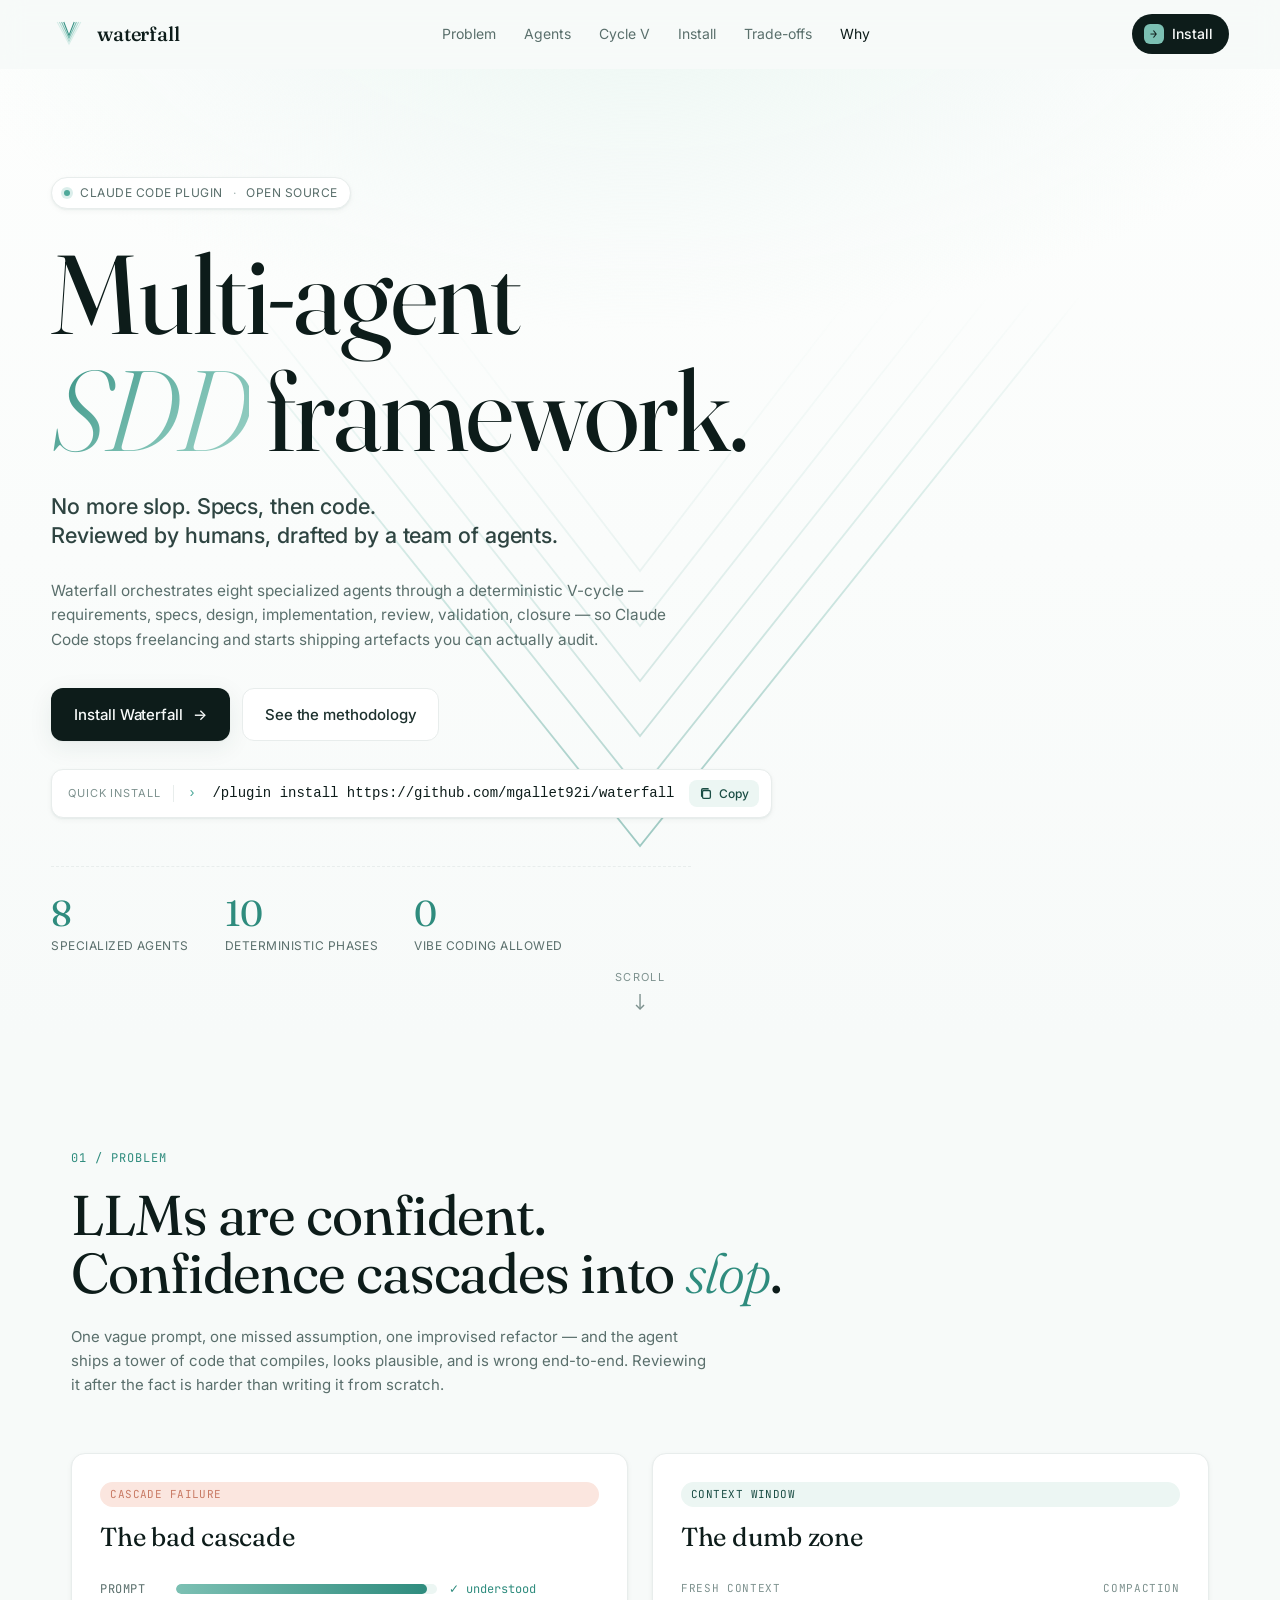
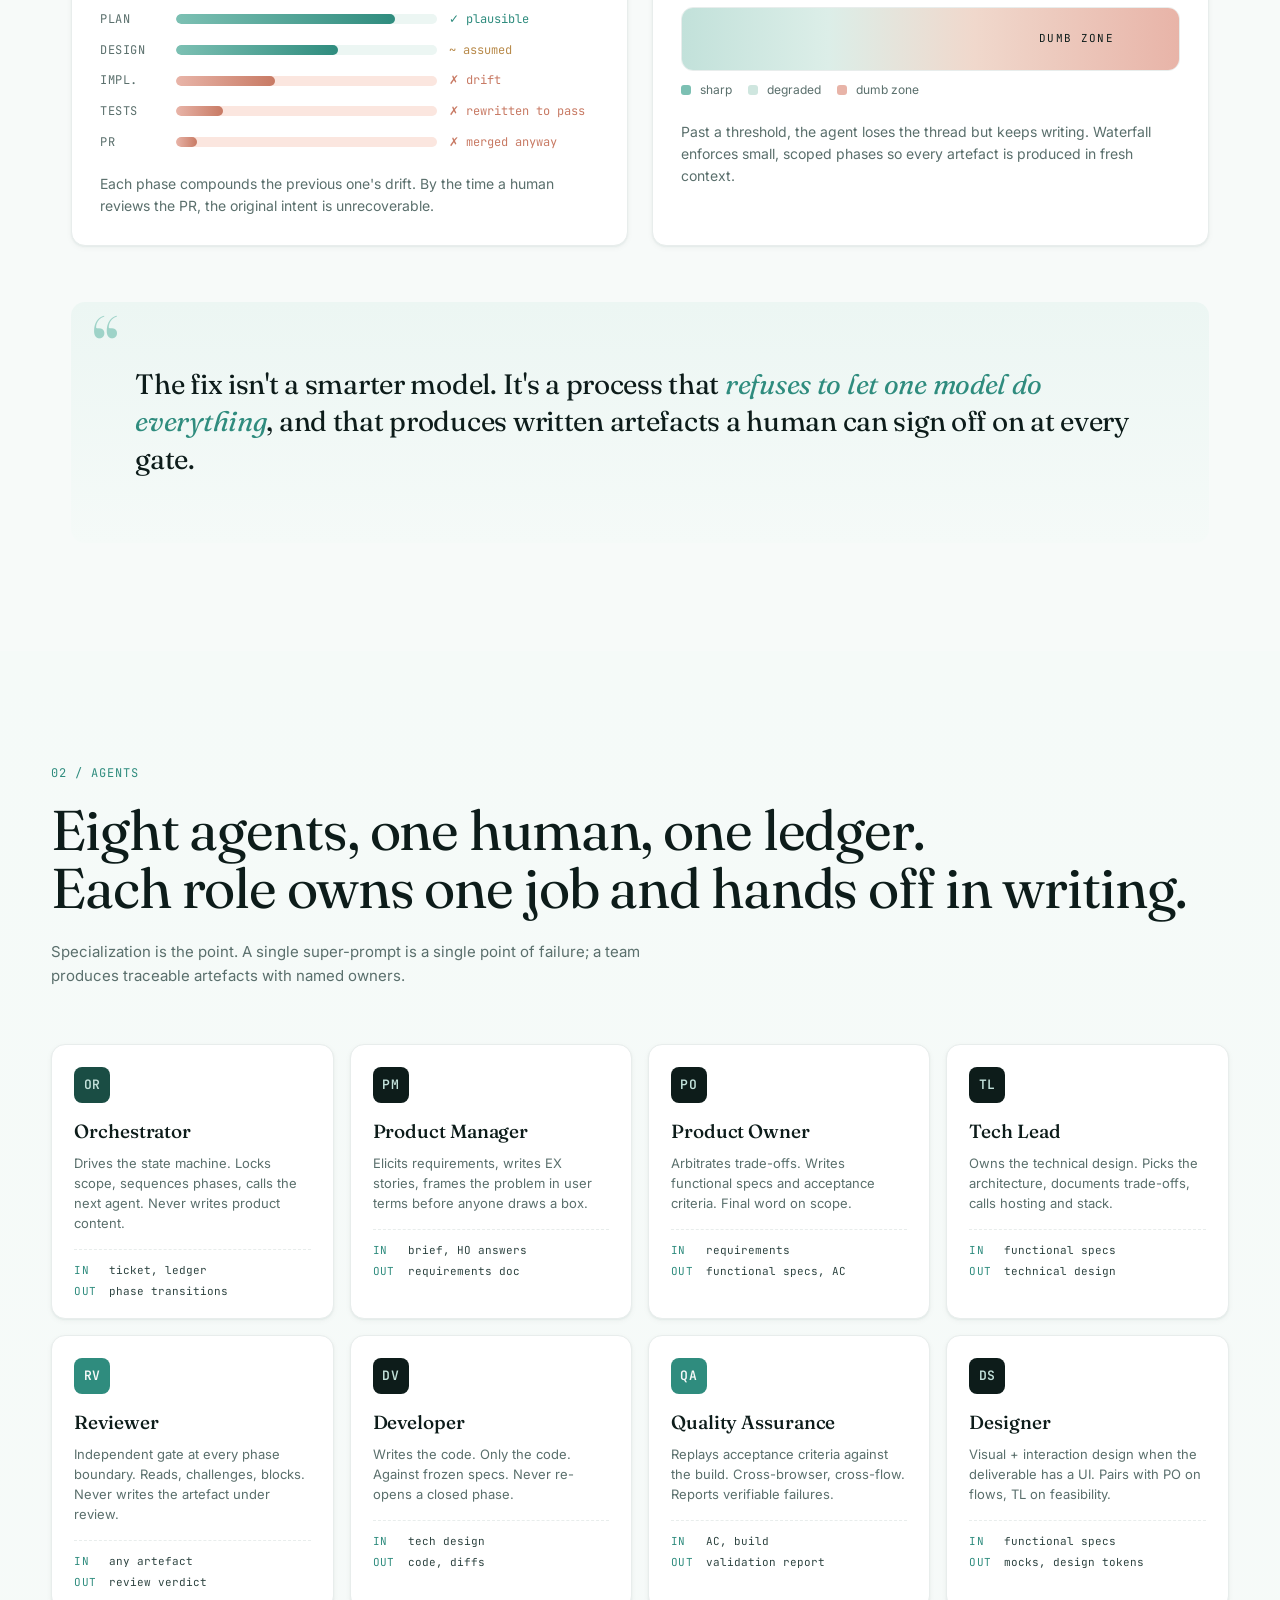
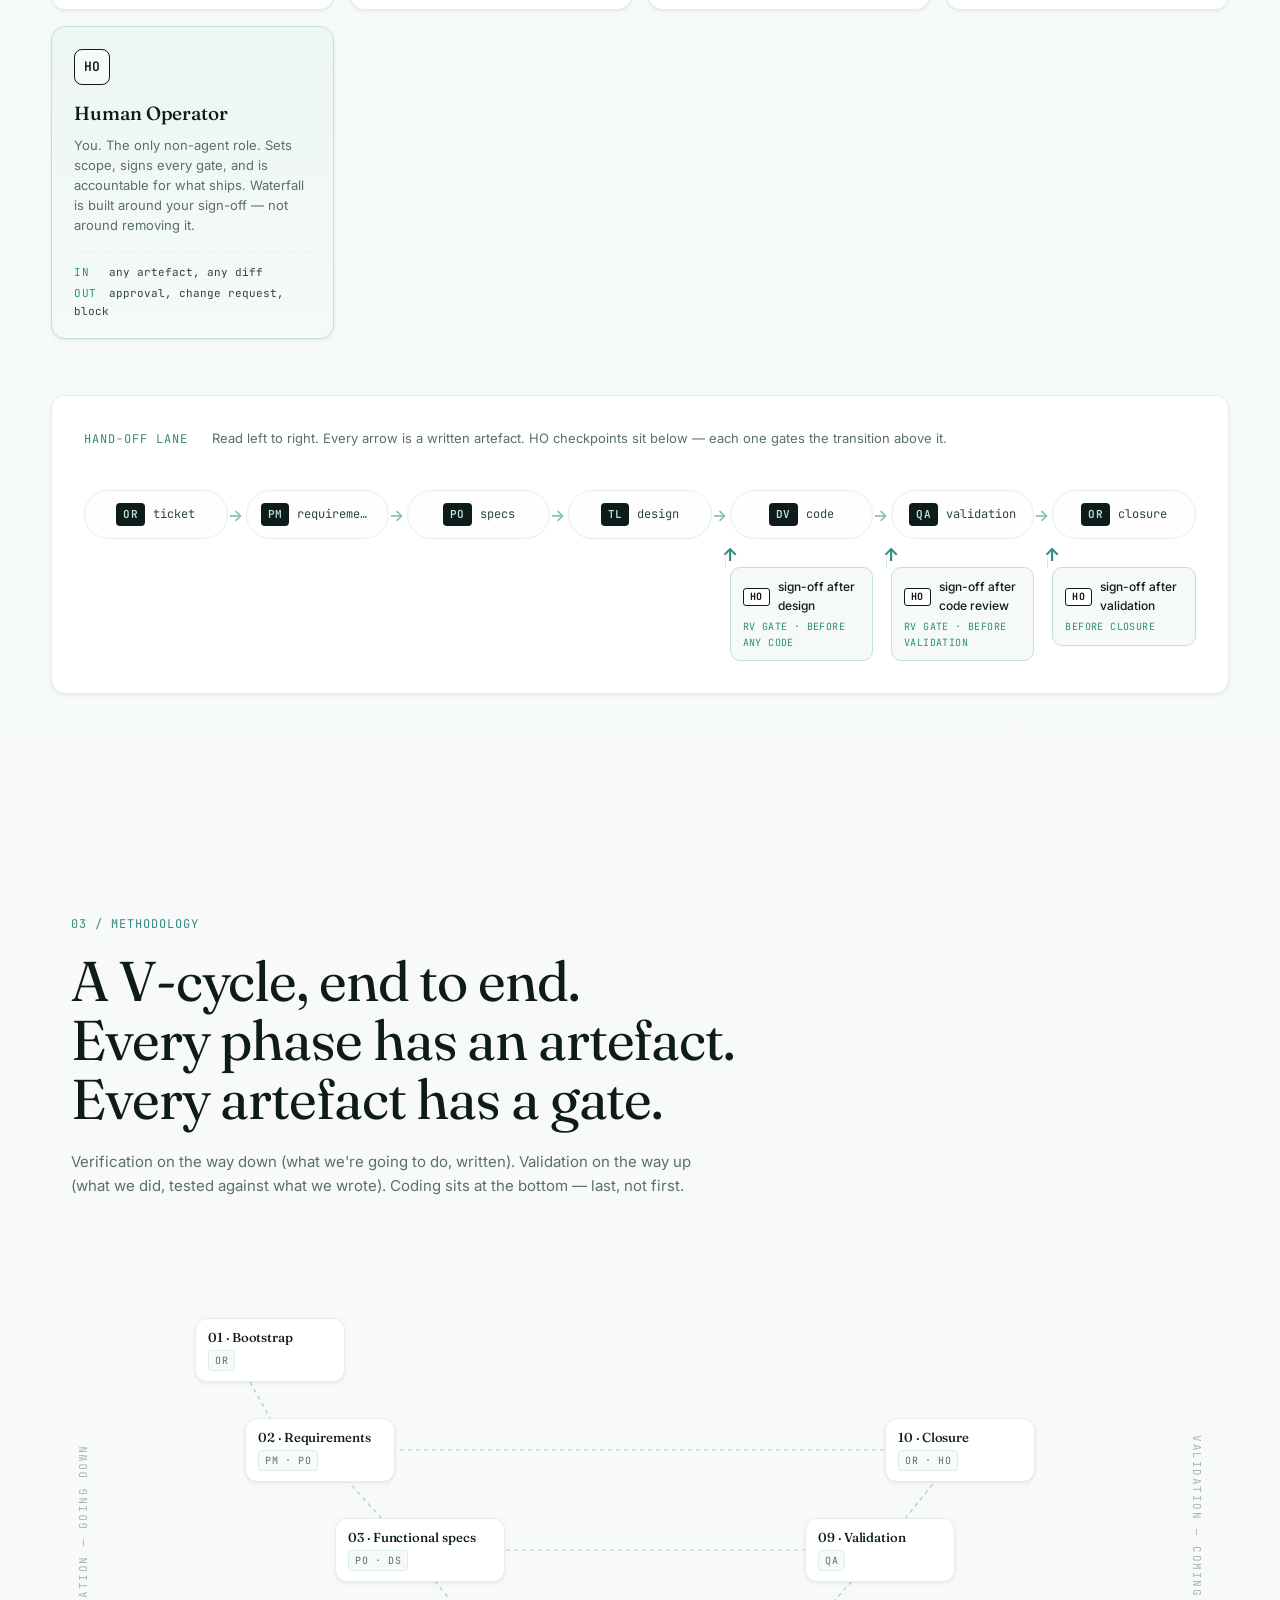
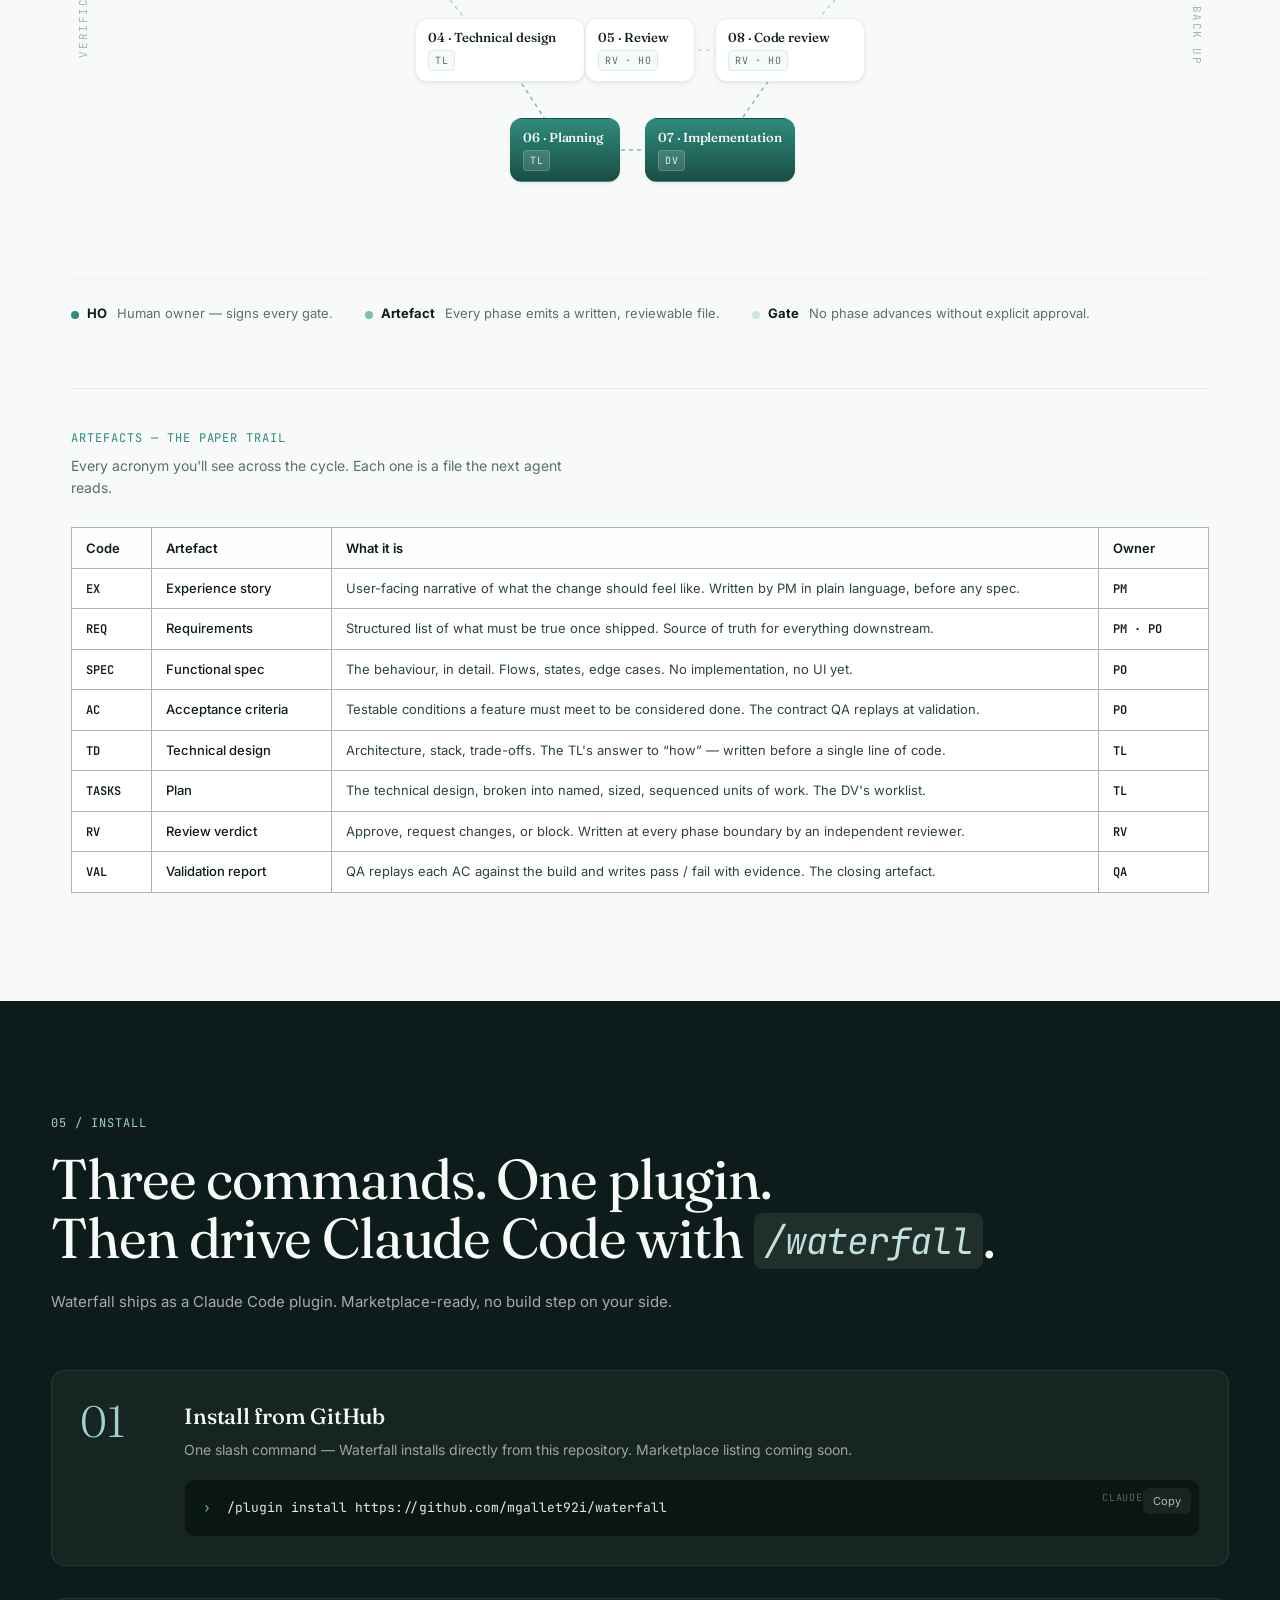
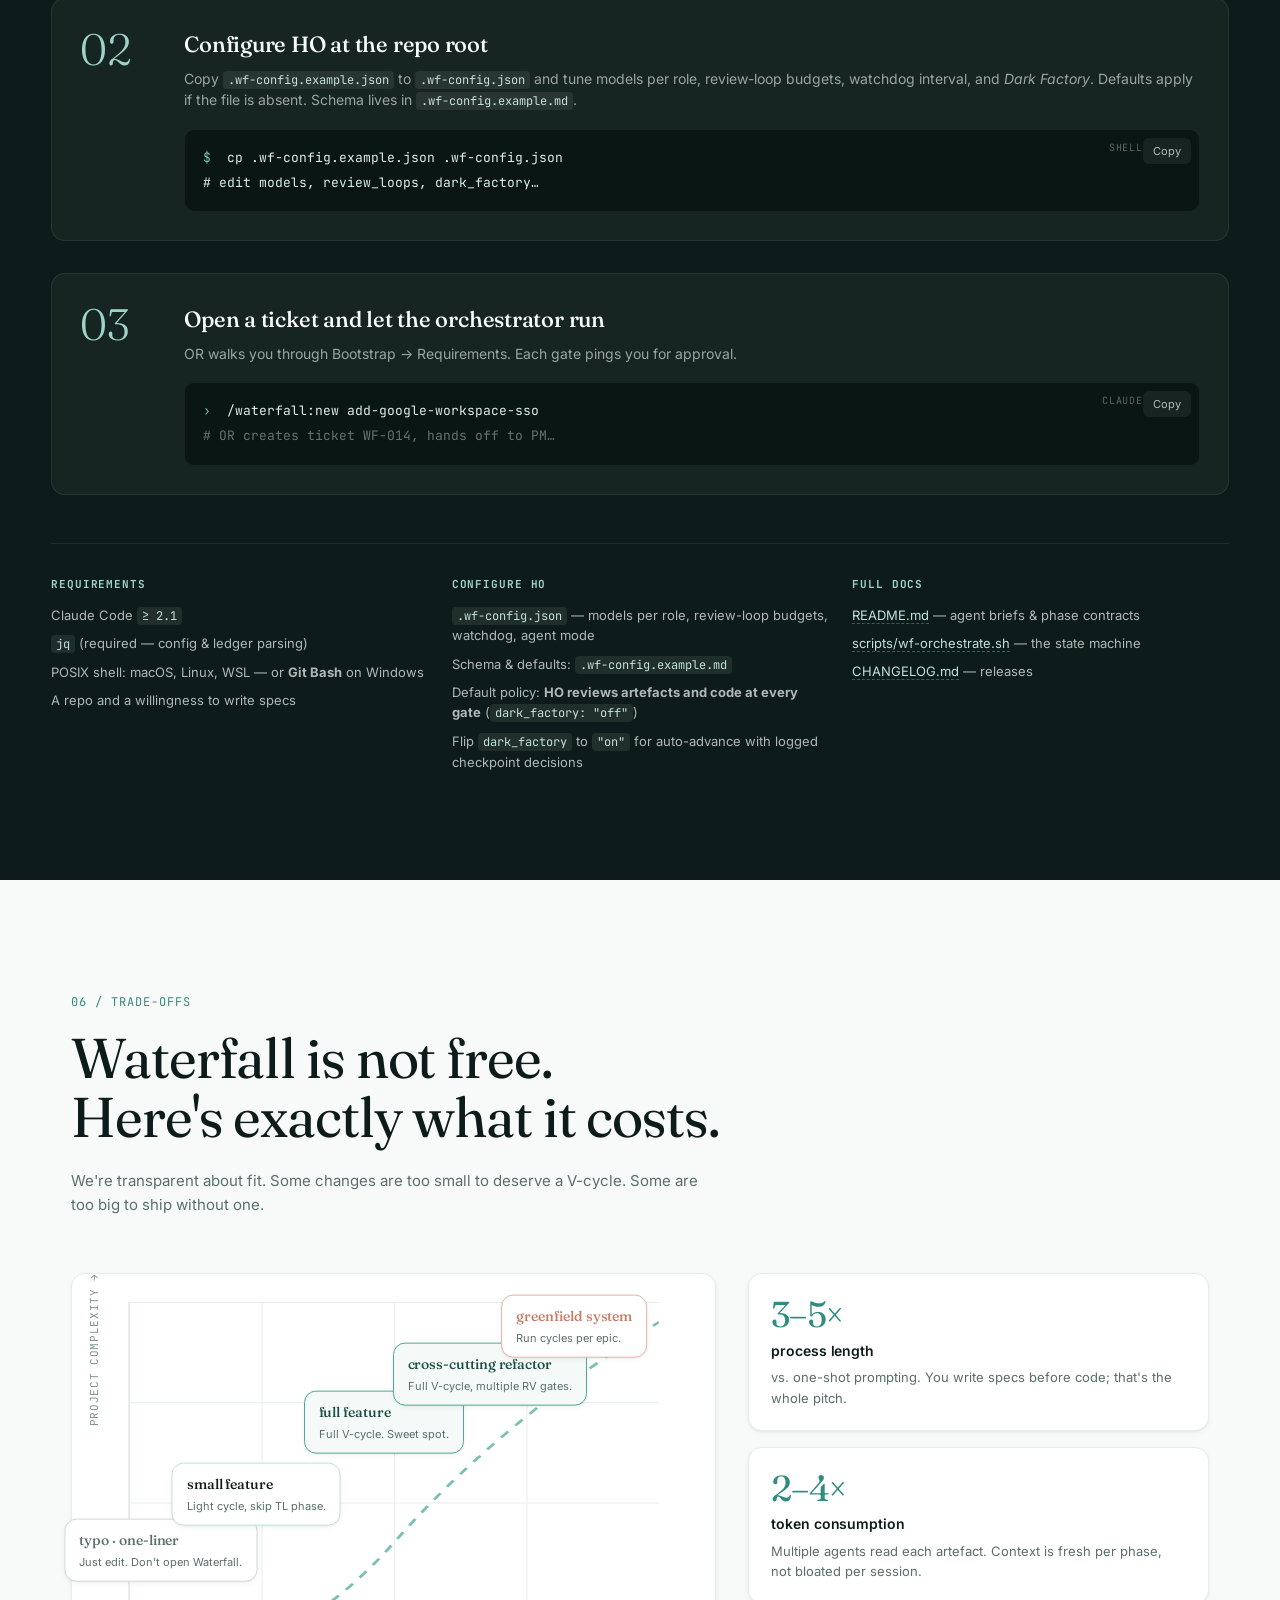
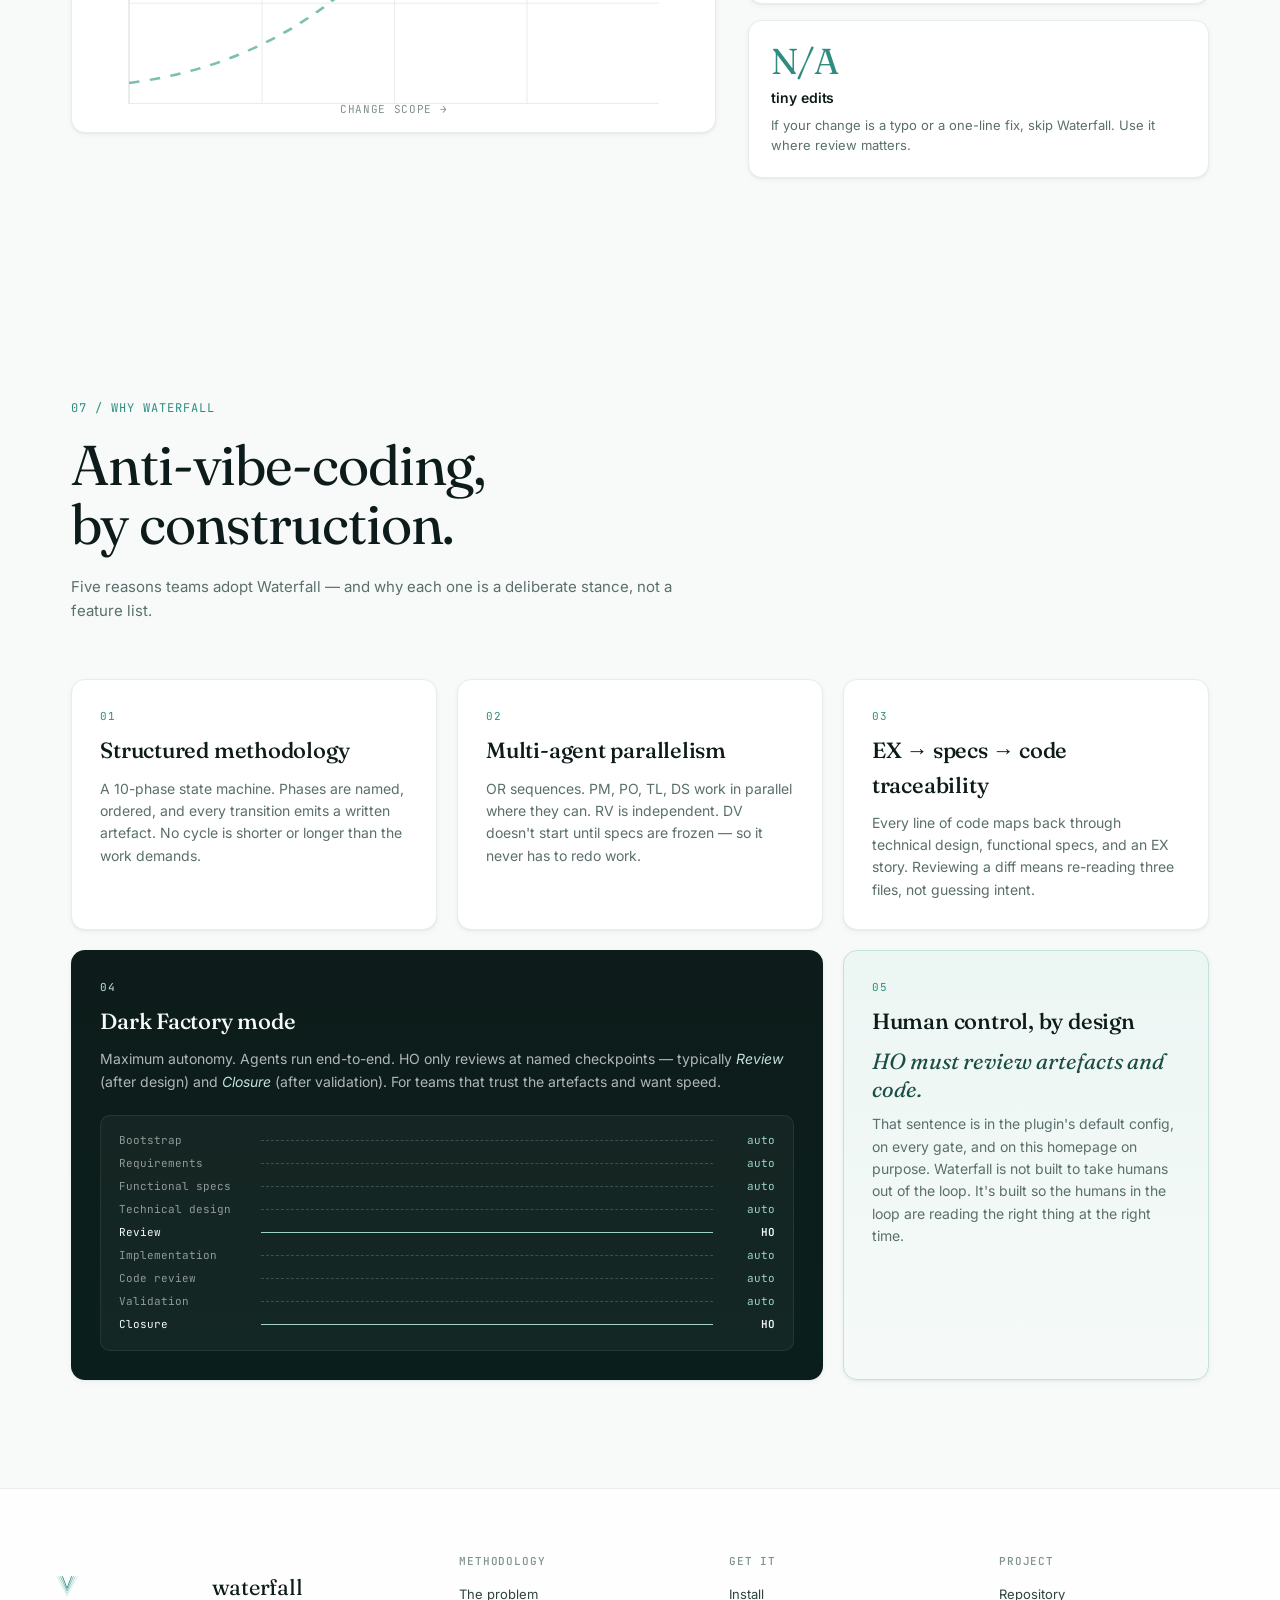
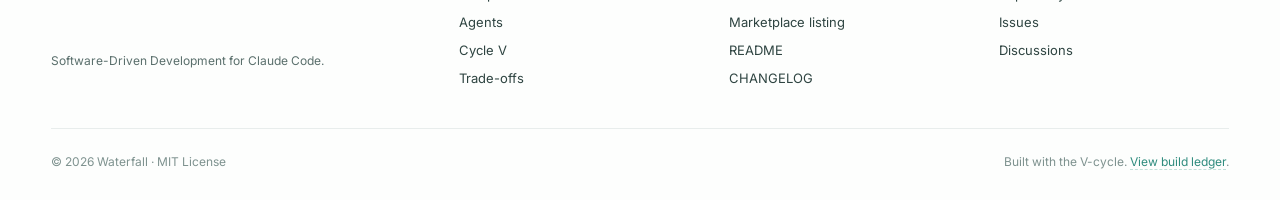
==== commit c1f52111: "docs(site): fix install step 02, requirements, V-cycle diagram - Step 02 now copies .wf-config.examp" ====
--- a/claude-design/site/index.html
+++ b/claude-design/site/index.html
@@ -356,7 +356,7 @@
     <div class="vcycle__body">
       <svg class="vcycle__lines" viewBox="0 0 790 464" preserveAspectRatio="none" aria-hidden="true">
         <!-- 01 → 02 -->
-        <line x1="55" y1="64" x2="75" y2="100" stroke="var(--teal-400)" stroke-width="1.2" stroke-dasharray="4 4"/>
+        <line x1="5" y1="64" x2="25" y2="100" stroke="var(--teal-400)" stroke-width="1.2" stroke-dasharray="4 4"/>
         <!-- horizontales (phases miroir) -->
         <line x1="75" y1="132" x2="715" y2="132" stroke="var(--teal-300)" stroke-width="1.5" stroke-dasharray="4 4"/>
         <line x1="165" y1="232" x2="635" y2="232" stroke="var(--teal-300)" stroke-width="1.5" stroke-dasharray="4 4"/>
@@ -364,8 +364,8 @@
         <!-- descente gauche : 02→03→04 -->
         <line x1="75" y1="132" x2="165" y2="232" stroke="var(--teal-400)" stroke-width="1.2" stroke-dasharray="4 4"/>
         <line x1="165" y1="232" x2="245" y2="332" stroke="var(--teal-400)" stroke-width="1.2" stroke-dasharray="4 4"/>
-        <!-- 05 → 06 -->
-        <line x1="395" y1="332" x2="320" y2="432" stroke="var(--teal-500)" stroke-width="1.5" stroke-dasharray="4 4"/>
+        <!-- 04 → 06 -->
+        <line x1="255" y1="332" x2="320" y2="432" stroke="var(--teal-500)" stroke-width="1.5" stroke-dasharray="4 4"/>
         <!-- 06 → 07 -->
         <line x1="320" y1="432" x2="475" y2="432" stroke="var(--teal-500)" stroke-width="1.5" stroke-dasharray="4 4"/>
         <!-- 07 → 08 -->
@@ -377,7 +377,7 @@
 
     <ol class="vcycle__list">
       <!-- Bootstrap -->
-      <li class="vphase vphase--preamble" style="left:0px; top:0px; width:150px;" data-tip="OR scaffolds the cycle, locks scope, initialises the ledger.">
+      <li class="vphase vphase--preamble" style="left:-50px; top:0px; width:150px;" data-tip="OR scaffolds the cycle, locks scope, initialises the ledger.">
         <span class="vphase__id">01 · Bootstrap</span>
         <span class="vphase__owner">OR</span>
       </li>
@@ -534,15 +534,13 @@
     <li class="install__step">
       <span class="install__num">02</span>
       <div class="install__body">
-        <h3>Initialize a cycle in your repo</h3>
-        <p>Creates <code>.waterfall/</code> with your ledger, phase templates, and HO config.</p>
+        <h3>Configure HO at the repo root</h3>
+        <p>Copy <code>.wf-config.example.json</code> to <code>.wf-config.json</code> and tune models per role, review-loop budgets, watchdog interval, and <em>Dark Factory</em>. Defaults apply if the file is absent. Schema lives in <code>.wf-config.example.md</code>.</p>
         <div class="code">
           <span class="code__lang">shell</span>
-          <pre><code><span class="prompt">$</span> cd your-repo
-<span class="prompt">$</span> claude
-</code></pre>
-          <button class="code__copy" data-copy="cd your-repo
-claude">Copy</button>
+          <pre><code><span class="prompt">$</span> cp .wf-config.example.json .wf-config.json
+<span class="comment"># edit models, review_loops, dark_factory…</span></code></pre>
+          <button class="code__copy" data-copy="cp .wf-config.example.json .wf-config.json">Copy</button>
         </div>
       </div>
     </li>
@@ -566,17 +564,19 @@
     <div>
       <h4>Requirements</h4>
       <ul>
-        <li>Claude Code <code>≥ 1.0</code></li>
-        <li>POSIX shell (macOS, Linux, WSL)</li>
+        <li>Claude Code <code>≥ 2.1</code></li>
+        <li><code>jq</code> (required — config &amp; ledger parsing)</li>
+        <li>POSIX shell: macOS, Linux, WSL — or <strong>Git Bash</strong> on Windows</li>
         <li>A repo and a willingness to write specs</li>
       </ul>
     </div>
     <div>
       <h4>Configure HO</h4>
       <ul>
-        <li><code>.waterfall/ho.toml</code> — your name, sign-off policy, gates you skip</li>
-        <li>Default policy: <strong>HO must review artefacts and code</strong></li>
-        <li>Switch to <em>Dark Factory</em> below if you want auto-advance with checkpoint review</li>
+        <li><code>.wf-config.json</code> — models per role, review-loop budgets, watchdog, agent mode</li>
+        <li>Schema &amp; defaults: <code>.wf-config.example.md</code></li>
+        <li>Default policy: <strong>HO reviews artefacts and code at every gate</strong> (<code>dark_factory: "off"</code>)</li>
+        <li>Flip <code>dark_factory</code> to <code>"on"</code> for auto-advance with logged checkpoint decisions</li>
       </ul>
     </div>
     <div>
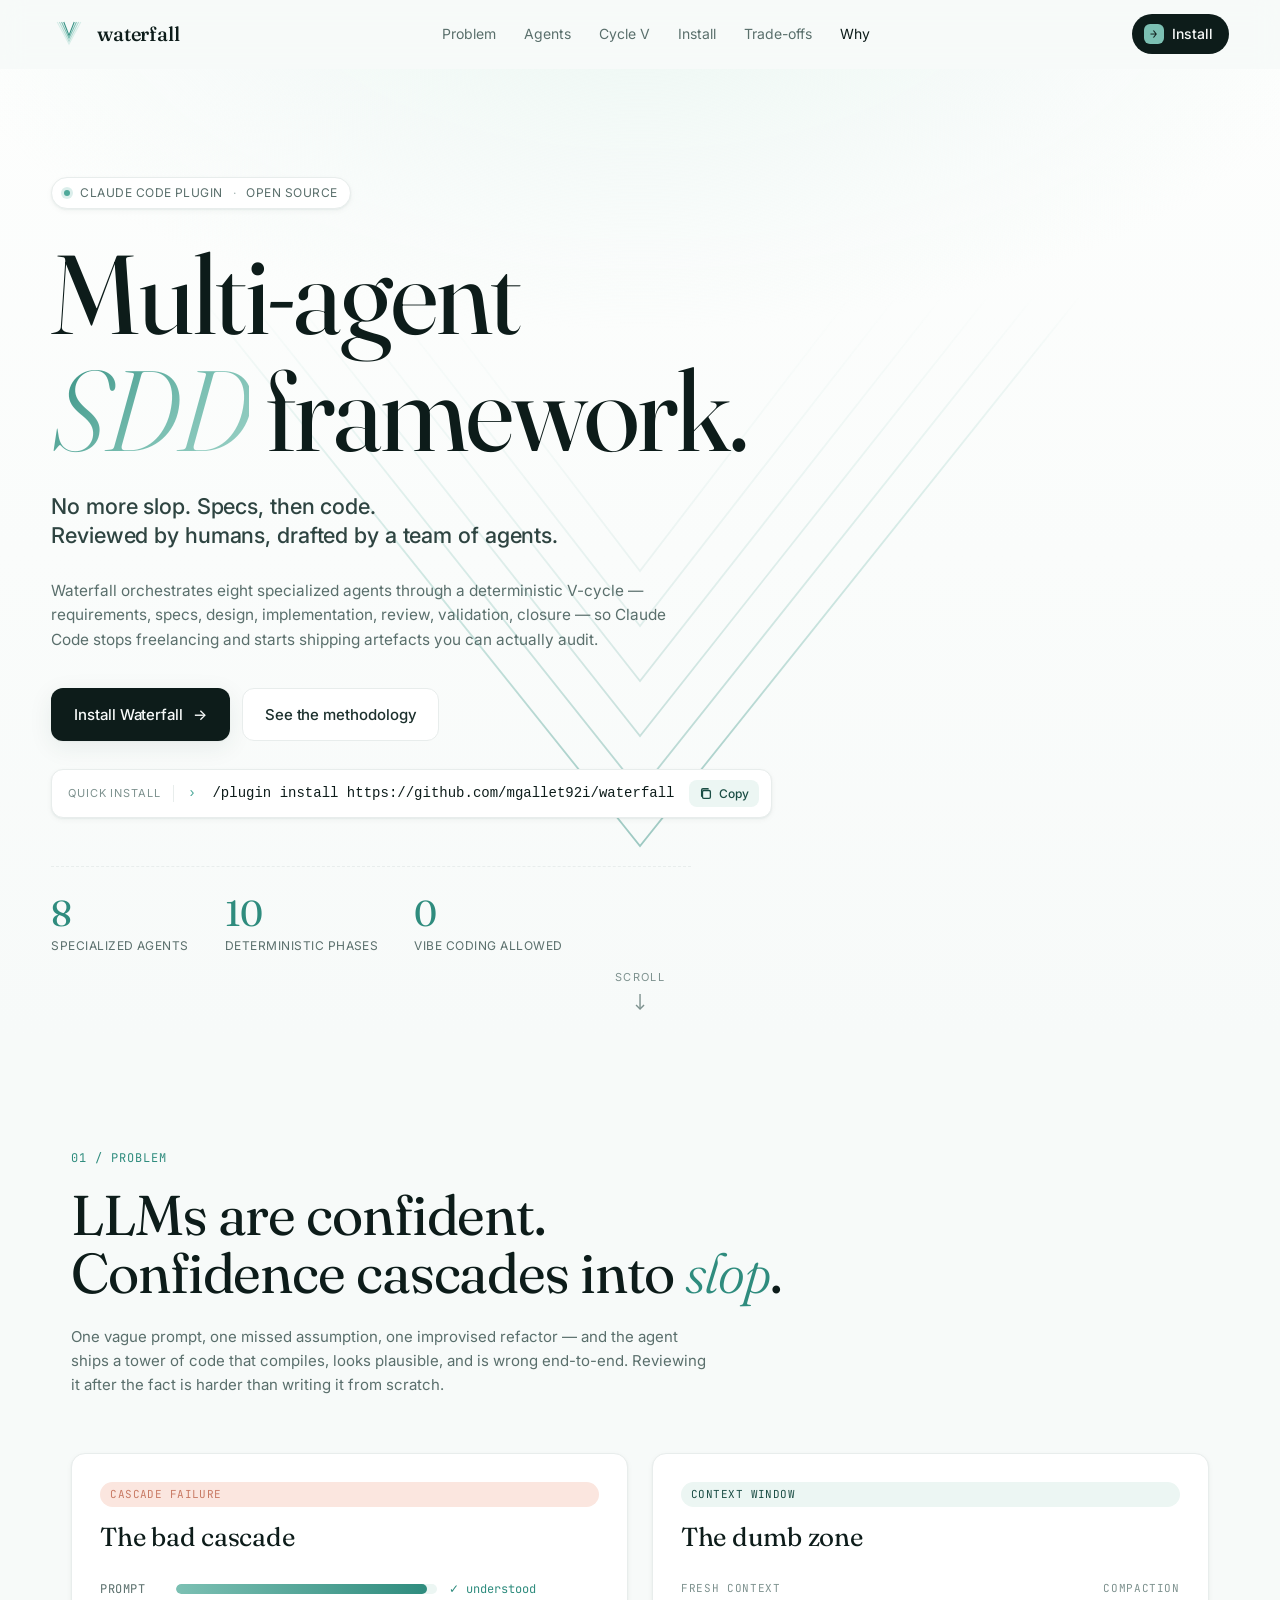
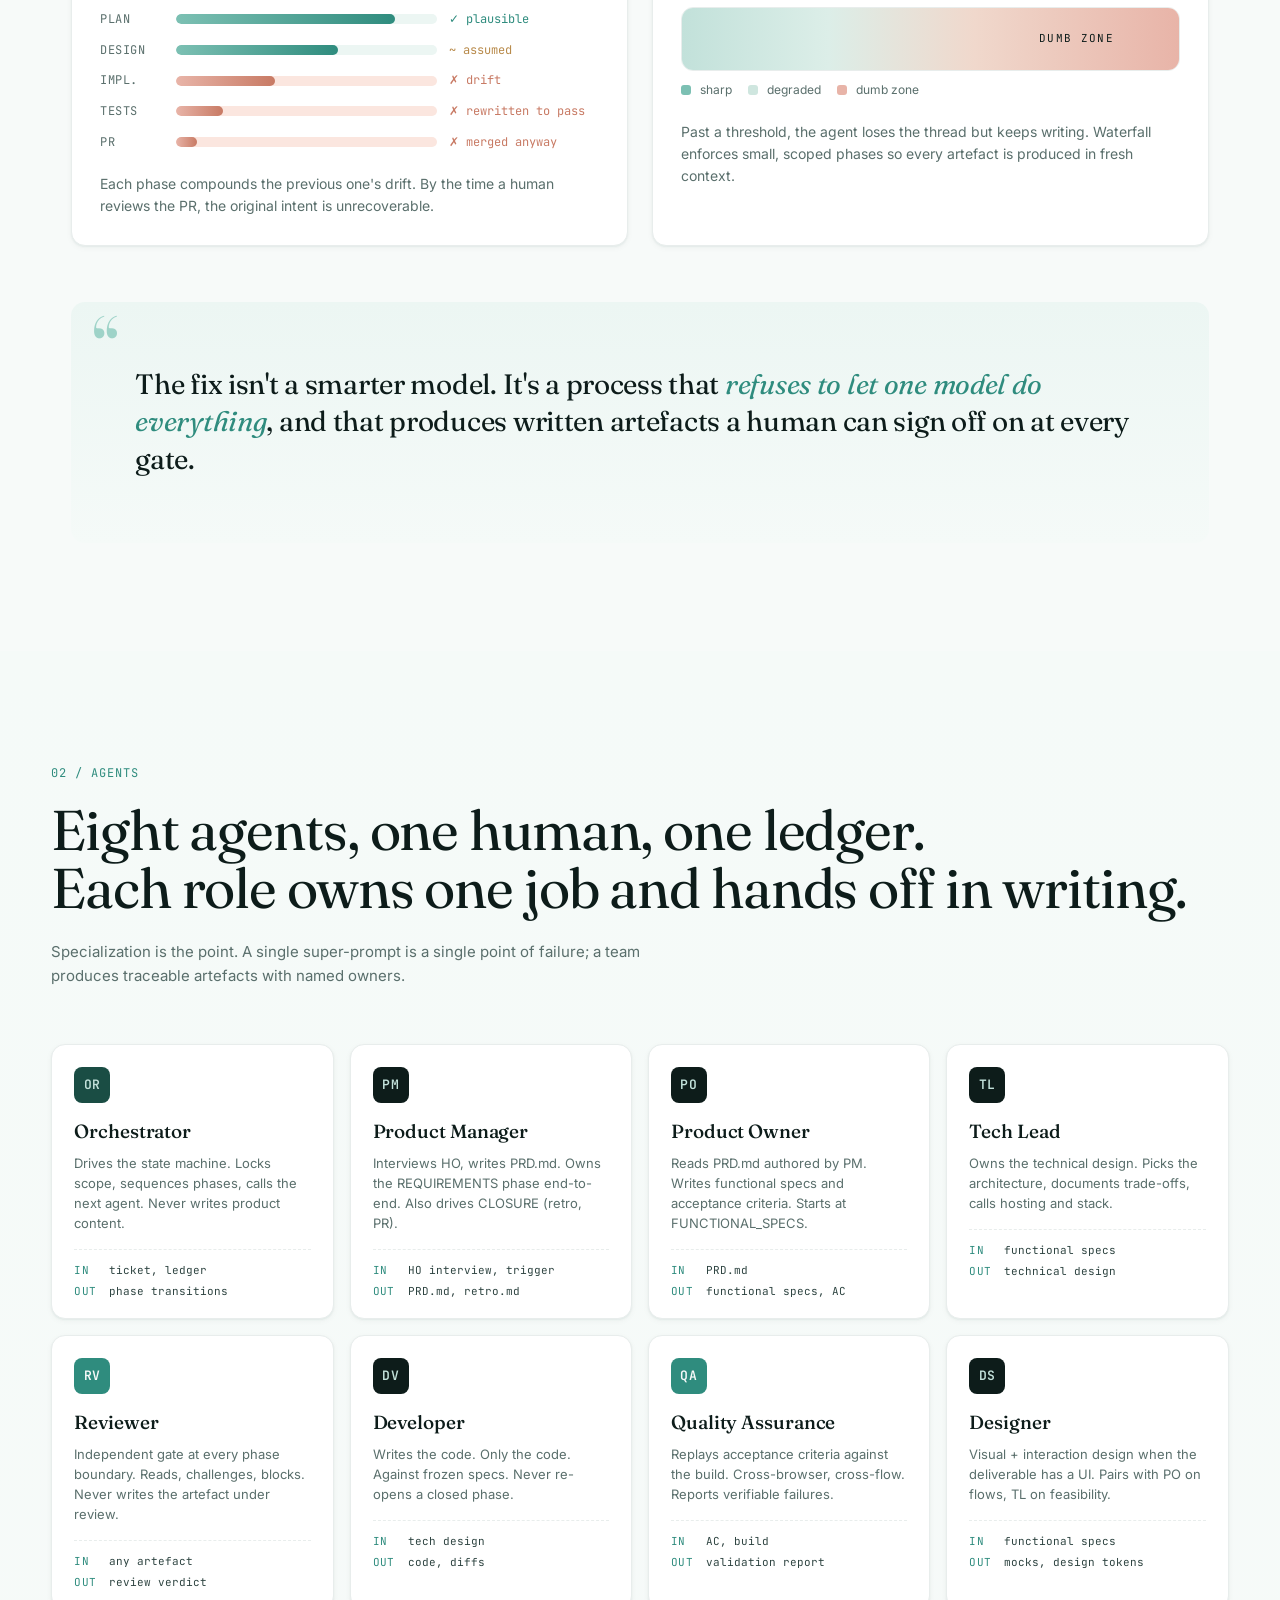
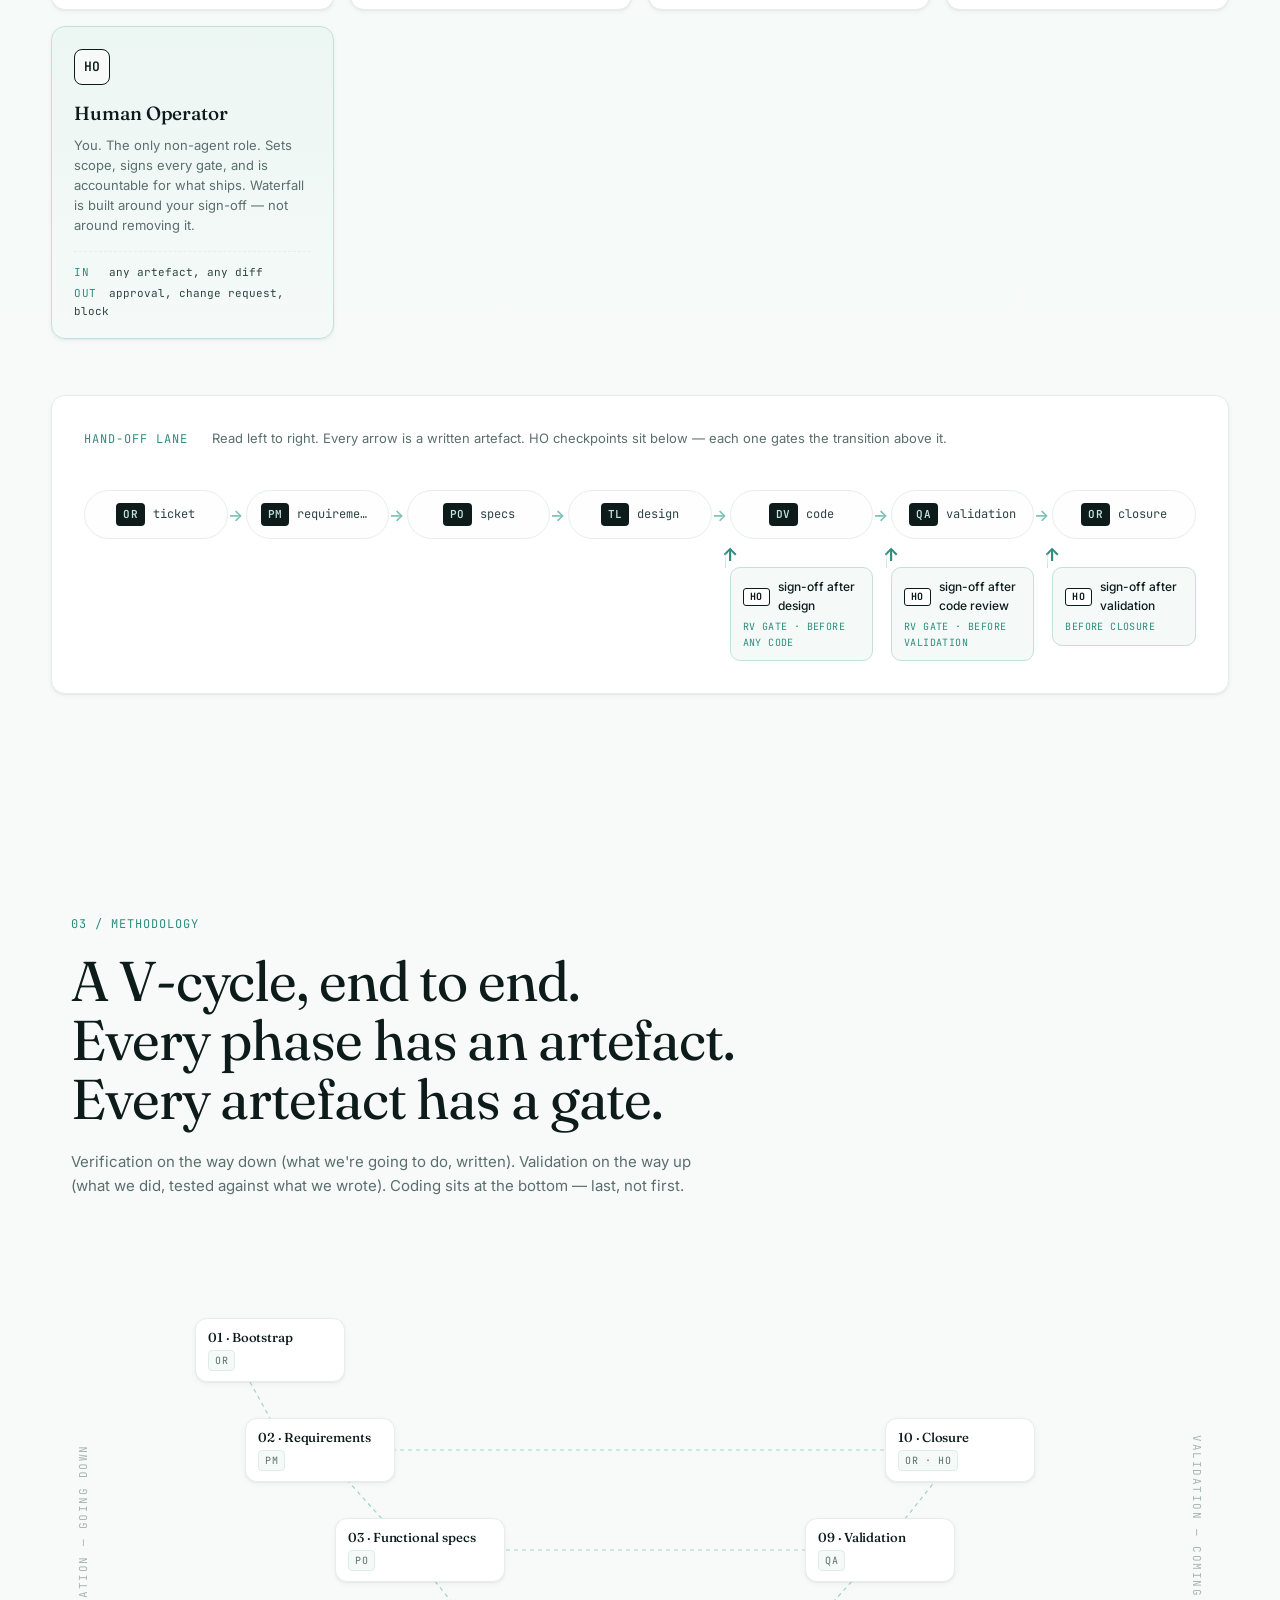
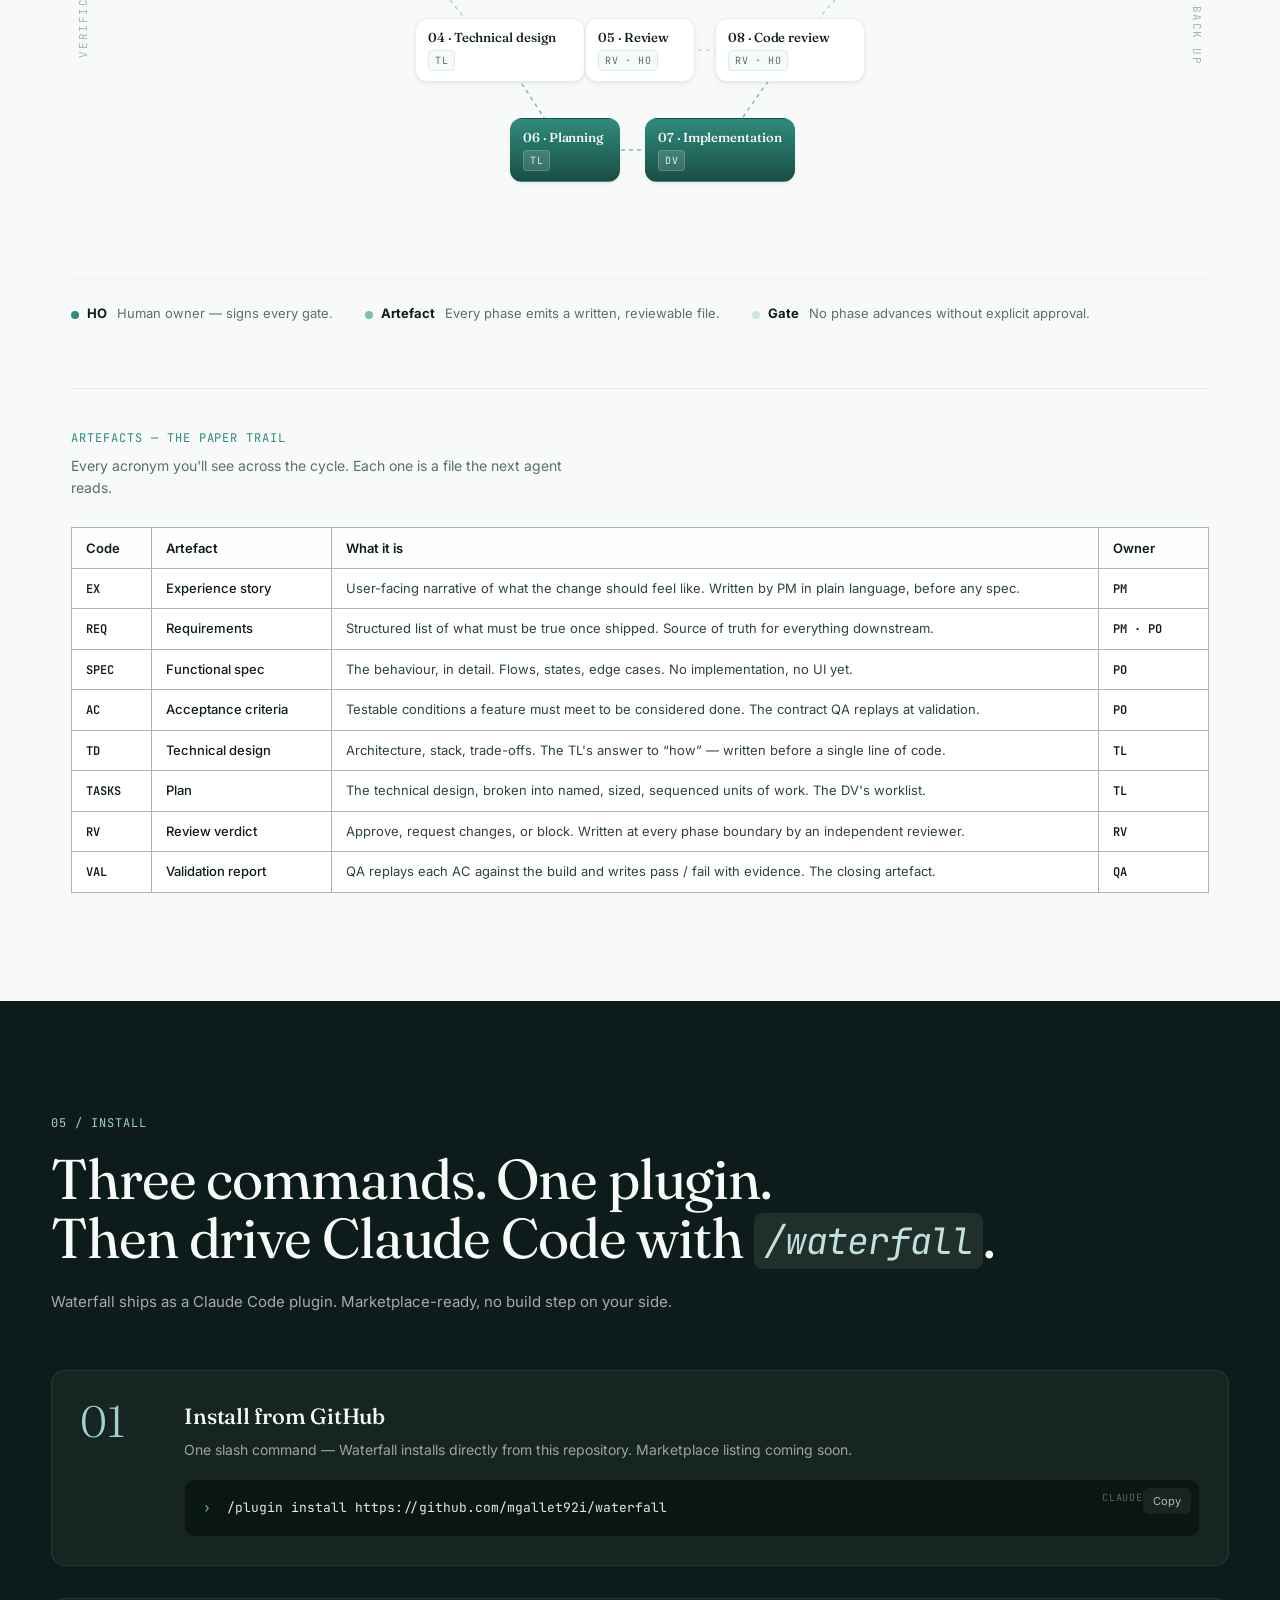
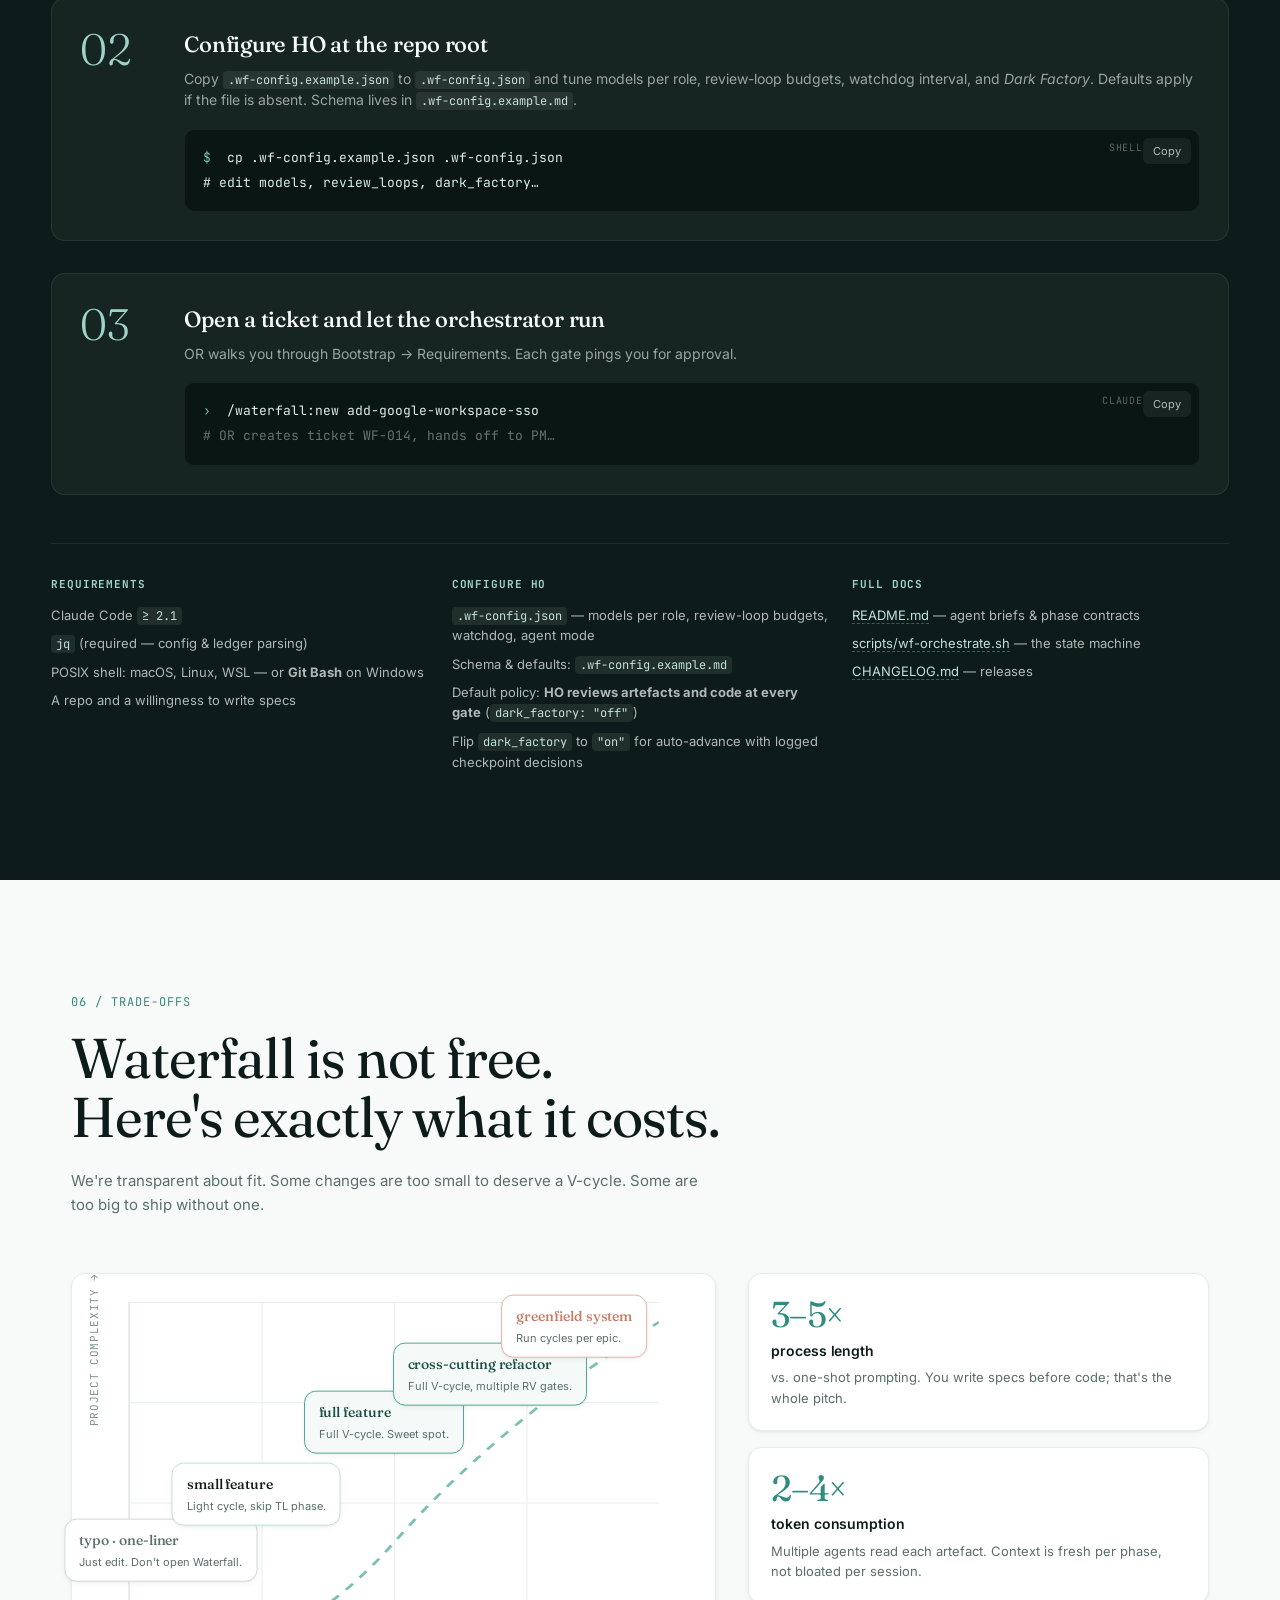
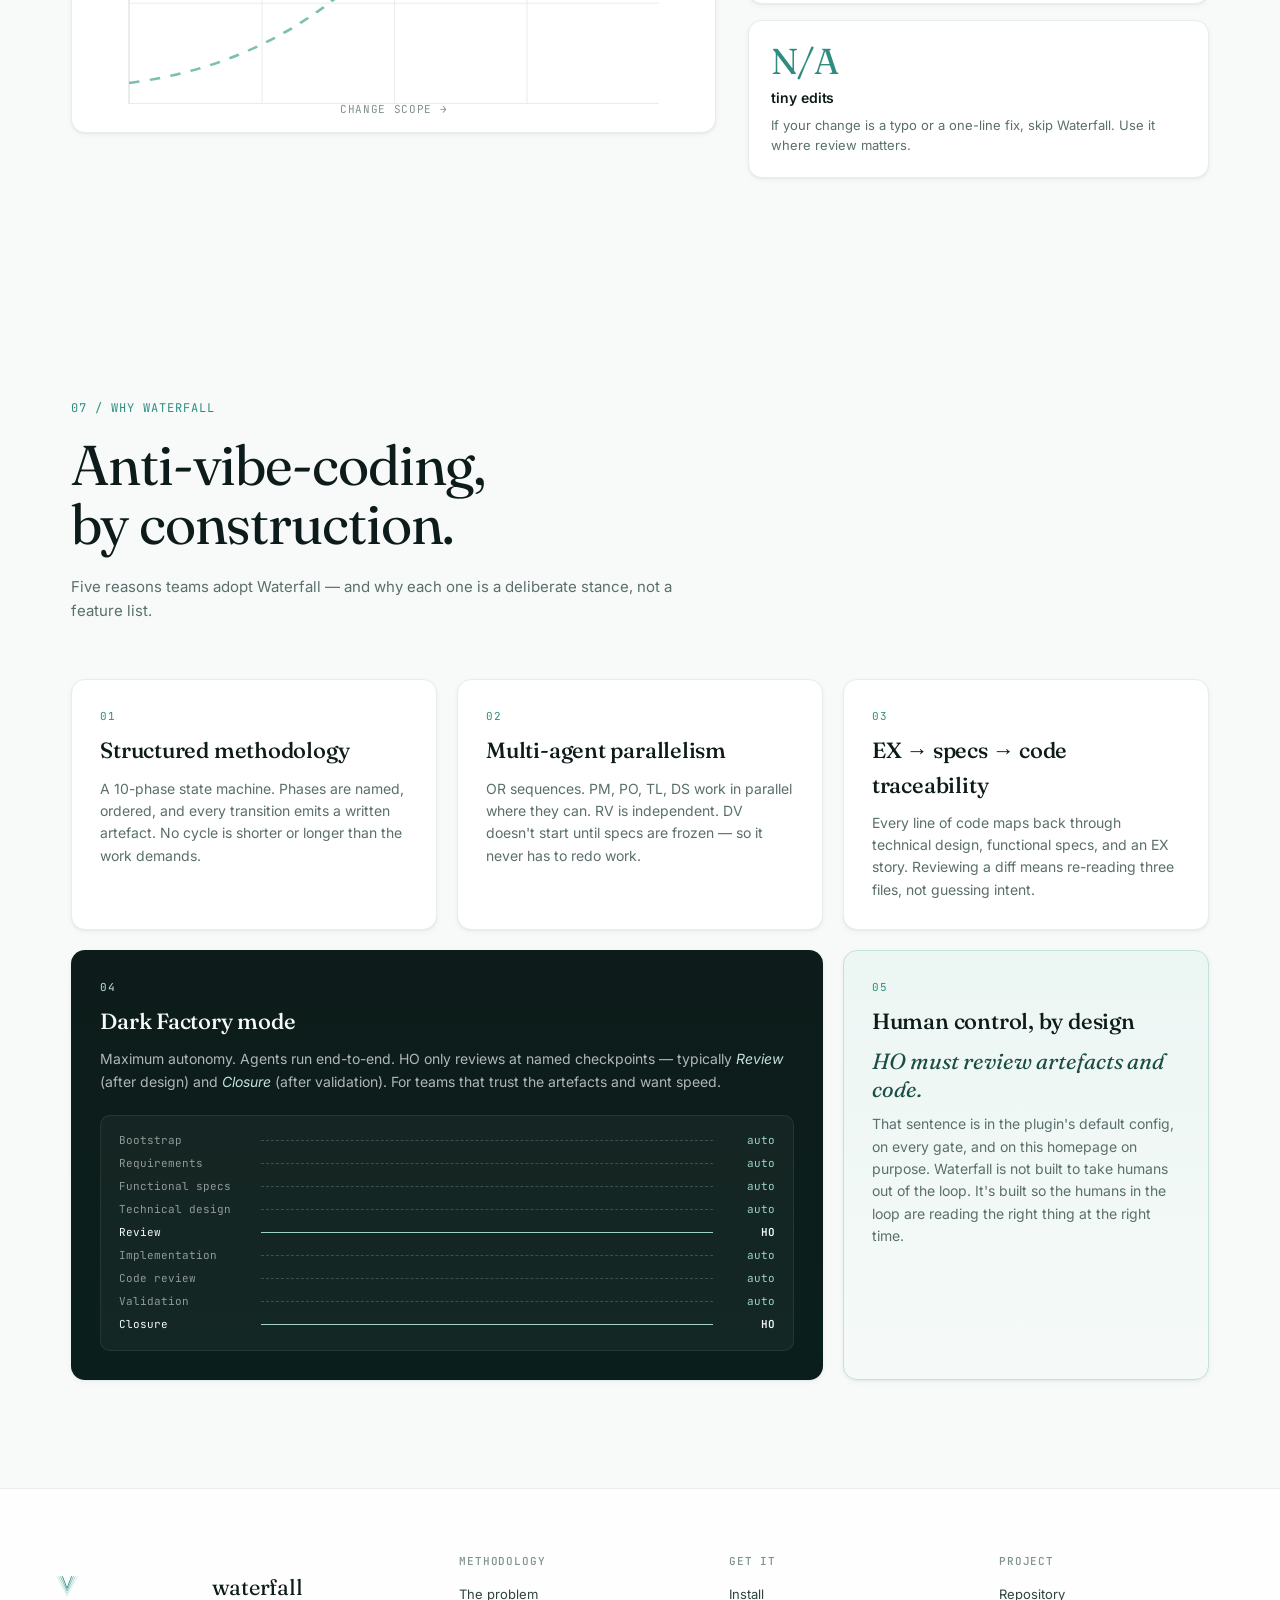
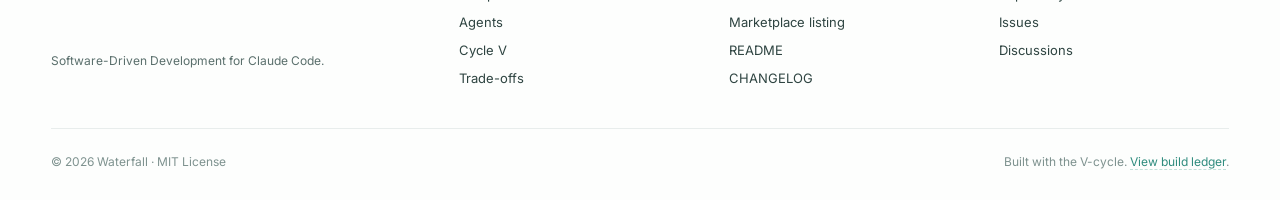
==== commit 47b6c1eb: "feat(waterfall): briefs verbatim → triggers minimaux + lecture directe artéfacts - Ajout section "Ph" ====
--- a/claude-design/site/index.html
+++ b/claude-design/site/index.html
@@ -224,18 +224,18 @@
     <article class="agent" data-role="PM">
       <span class="agent__code">PM</span>
       <h3>Product Manager</h3>
-      <p>Elicits requirements, writes EX stories, frames the problem in user terms before anyone draws a box.</p>
-      <ul class="agent__io">
-        <li><span>in</span> brief, HO answers</li>
-        <li><span>out</span> requirements doc</li>
+      <p>Interviews HO, writes PRD.md. Owns the REQUIREMENTS phase end-to-end. Also drives CLOSURE (retro, PR).</p>
+      <ul class="agent__io">
+        <li><span>in</span> HO interview, trigger</li>
+        <li><span>out</span> PRD.md, retro.md</li>
       </ul>
     </article>
     <article class="agent" data-role="PO">
       <span class="agent__code">PO</span>
       <h3>Product Owner</h3>
-      <p>Arbitrates trade-offs. Writes functional specs and acceptance criteria. Final word on scope.</p>
-      <ul class="agent__io">
-        <li><span>in</span> requirements</li>
+      <p>Reads PRD.md authored by PM. Writes functional specs and acceptance criteria. Starts at FUNCTIONAL_SPECS.</p>
+      <ul class="agent__io">
+        <li><span>in</span> PRD.md</li>
         <li><span>out</span> functional specs, AC</li>
       </ul>
     </article>
@@ -383,13 +383,13 @@
       </li>
 
       <!-- Left arm -->
-      <li class="vphase vphase--left" style="left:0px; top:100px; width:150px;" data-tip="PM elicits, PO arbitrates. EX stories and structured requirements are written.">
+      <li class="vphase vphase--left" style="left:0px; top:100px; width:150px;" data-tip="PM interviews HO and writes PRD.md. EX stories and structured requirements are written.">
         <span class="vphase__id">02 · Requirements</span>
-        <span class="vphase__owner">PM · PO</span>
+        <span class="vphase__owner">PM</span>
       </li>
       <li class="vphase vphase--left" style="left:90px; top:200px; width:170px;" data-tip="Functional behaviour, flows, edge cases, acceptance criteria. No code yet.">
         <span class="vphase__id">03 · Functional specs</span>
-        <span class="vphase__owner">PO · DS</span>
+        <span class="vphase__owner">PO</span>
       </li>
       <li class="vphase vphase--left" style="left:170px; top:300px; width:170px;" data-tip="TL writes the architecture and stack. Trade-offs documented.">
         <span class="vphase__id">04 · Technical design</span>
--- a/claude-design/site/styles.css
+++ b/claude-design/site/styles.css
@@ -386,6 +386,40 @@
 @keyframes bob {
   0%, 100% { transform: translate(-50%, 0); }
   50%      { transform: translate(-50%, 6px); }
+}
+
+@media (max-width: 600px) {
+  .hero { min-height: auto; padding: 88px var(--gutter) 56px; }
+  .hero__title {
+    overflow-wrap: break-word;
+    word-break: normal;
+    hyphens: auto;
+  }
+  .hero__title-l1,
+  .hero__title-l2 { font-size: clamp(34px, 9.2vw, 44px) !important; }
+  .hero__title-tag { font-size: clamp(20px, 5.6vw, 28px) !important; }
+  .hero__title-sub { font-size: 15px !important; margin-top: 16px; }
+  .hero__lede { font-size: 14px; margin-top: 20px; }
+  .hero__cmd {
+    flex-wrap: wrap;
+    gap: 8px;
+    font-size: 12px;
+    align-items: flex-start;
+  }
+  .hero__cmd-label {
+    border-right: none;
+    padding-right: 0;
+    flex-basis: 100%;
+  }
+  .hero__cmd-line {
+    flex-basis: 100%;
+    word-break: break-all;
+    overflow-wrap: anywhere;
+    line-height: 1.5;
+  }
+  .hero__cmd-copy { margin-top: 4px; }
+  .hero__meta { gap: 24px; margin-top: 32px; padding-top: 20px; }
+  .hero__meta-item strong { font-size: 28px; }
 }
 
 /* ============================================================
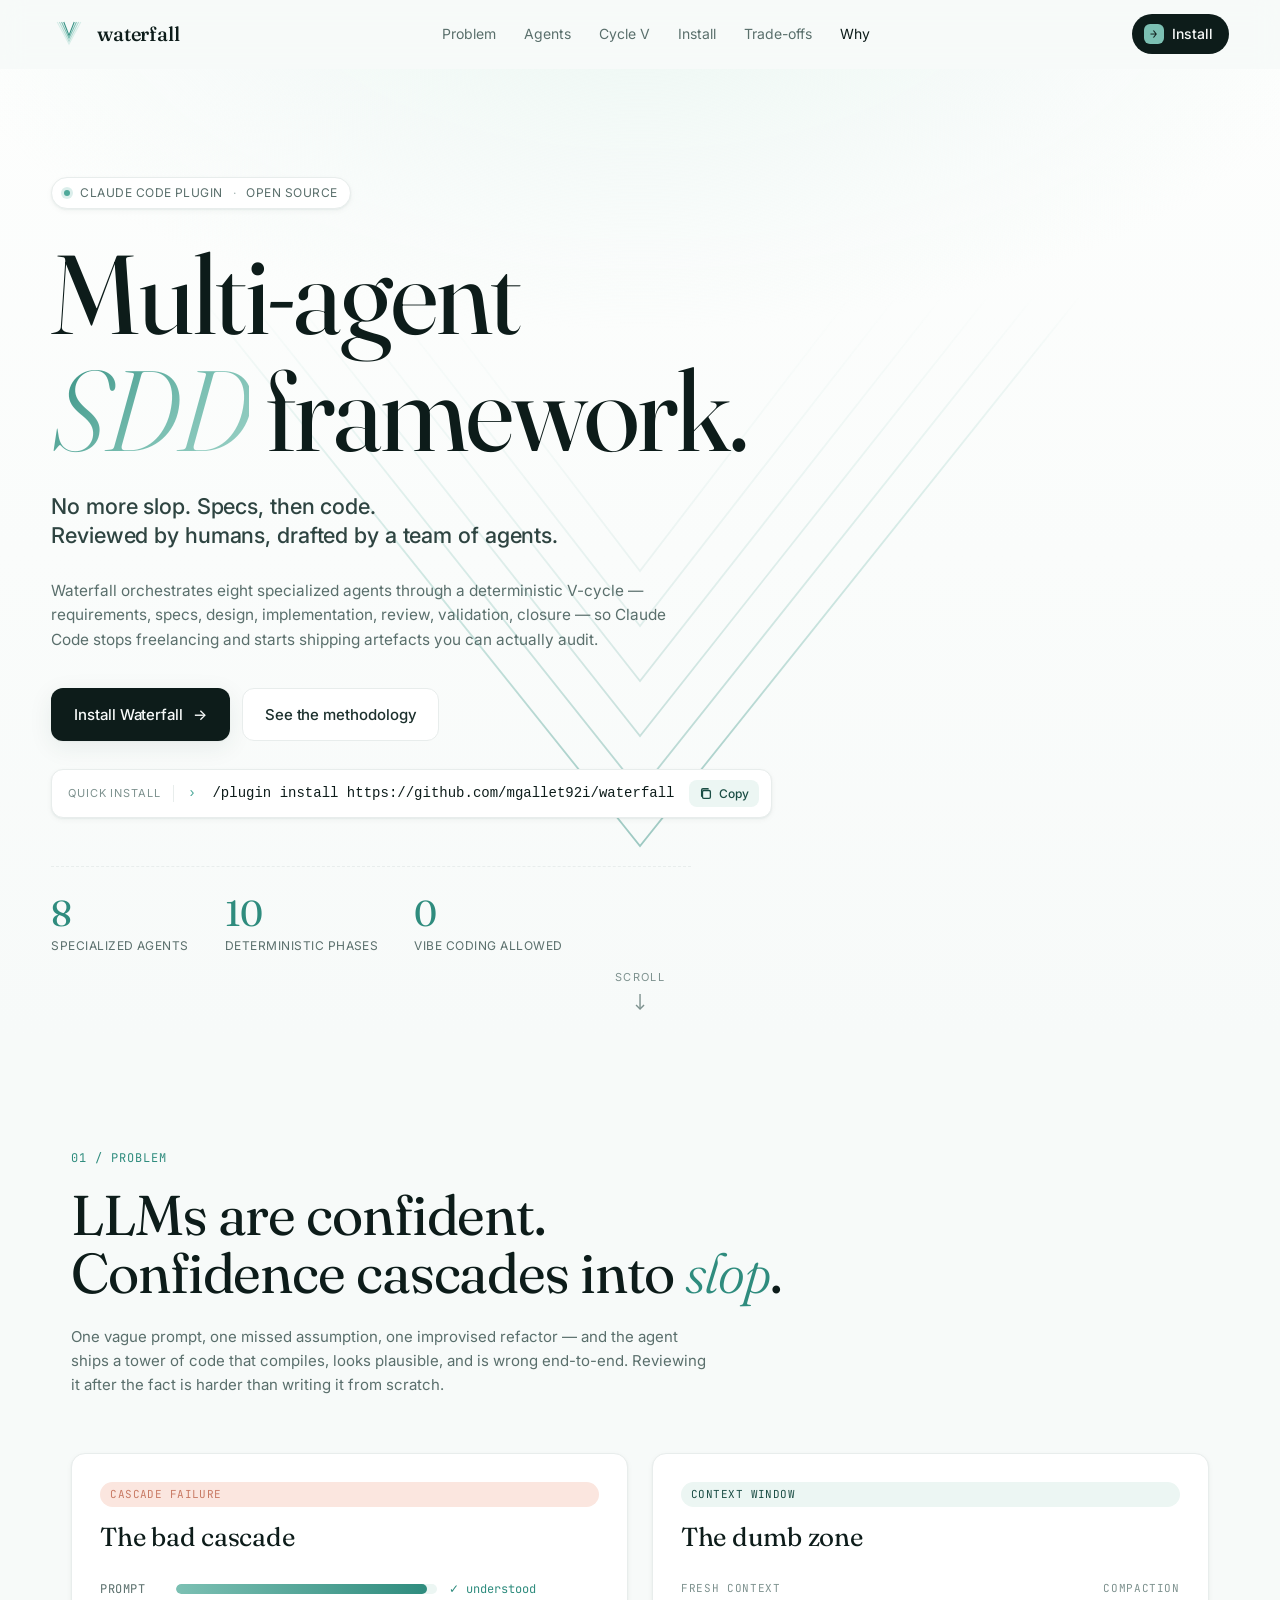
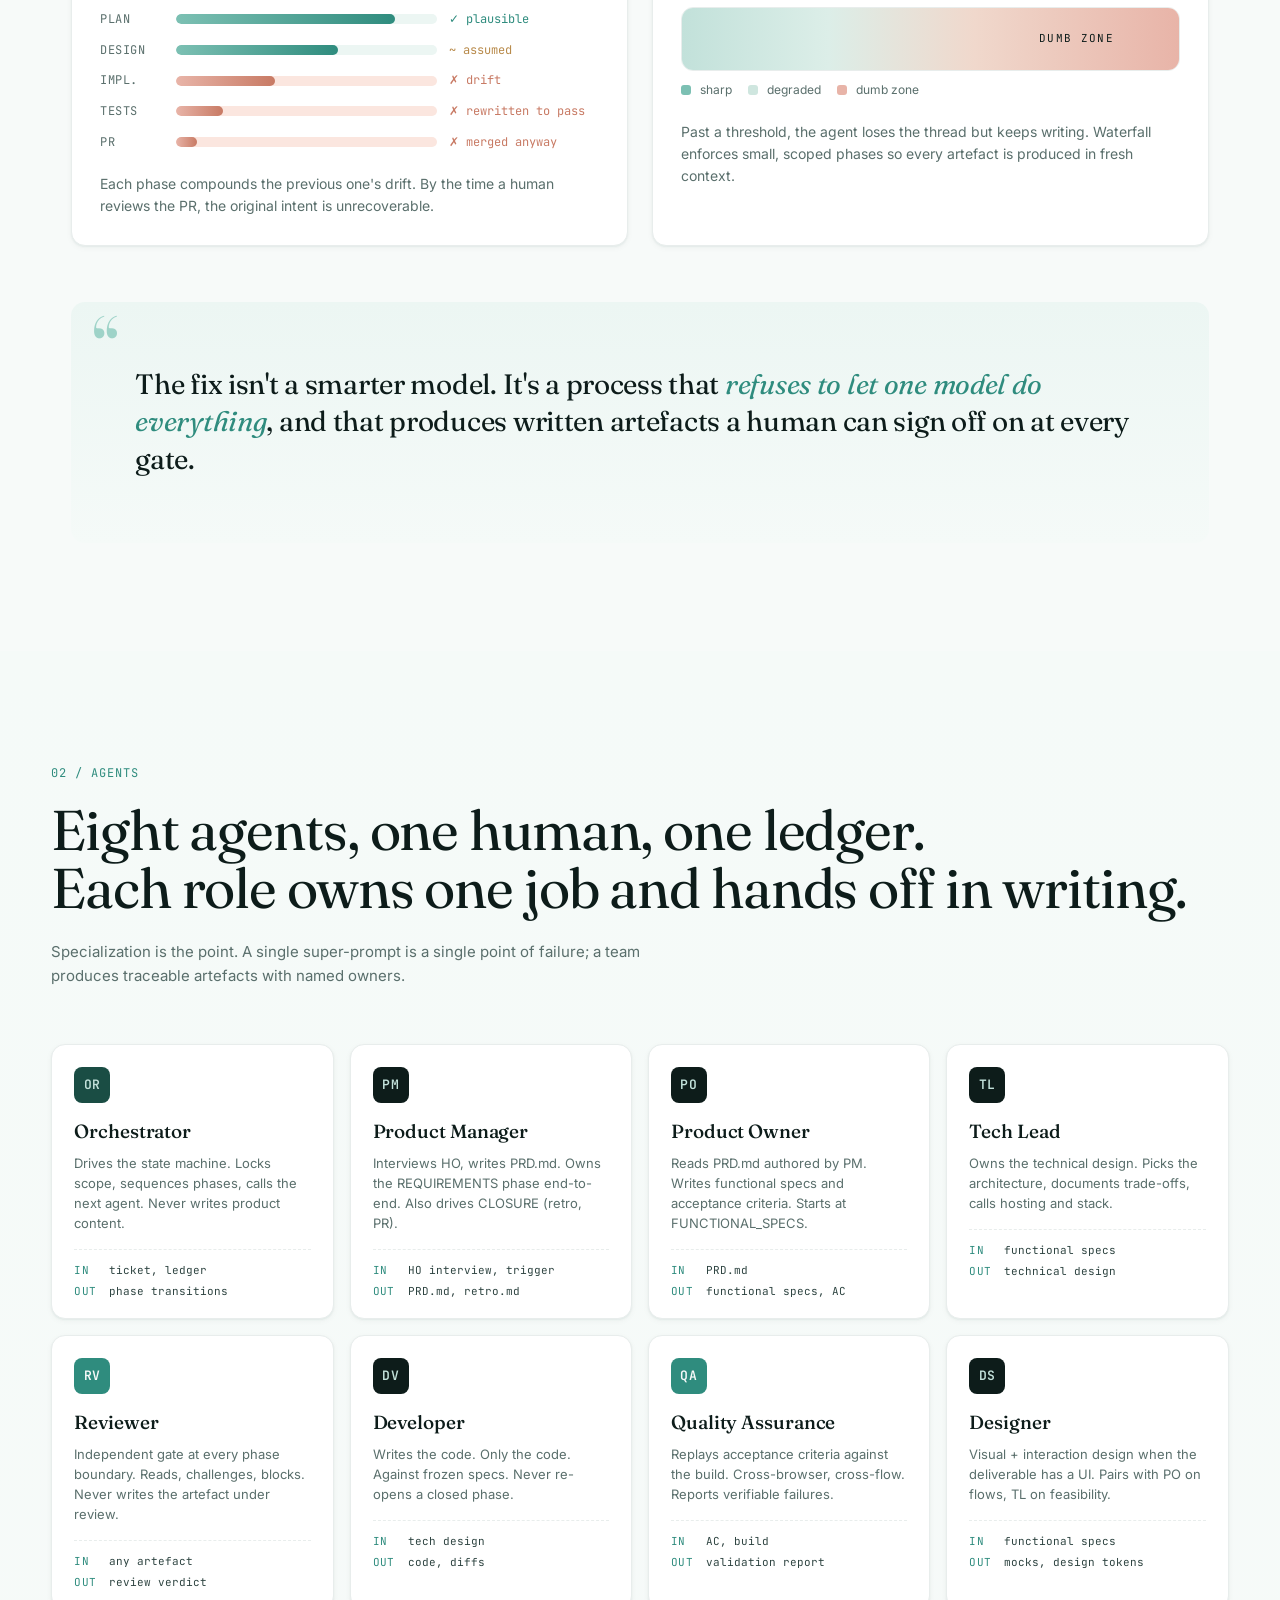
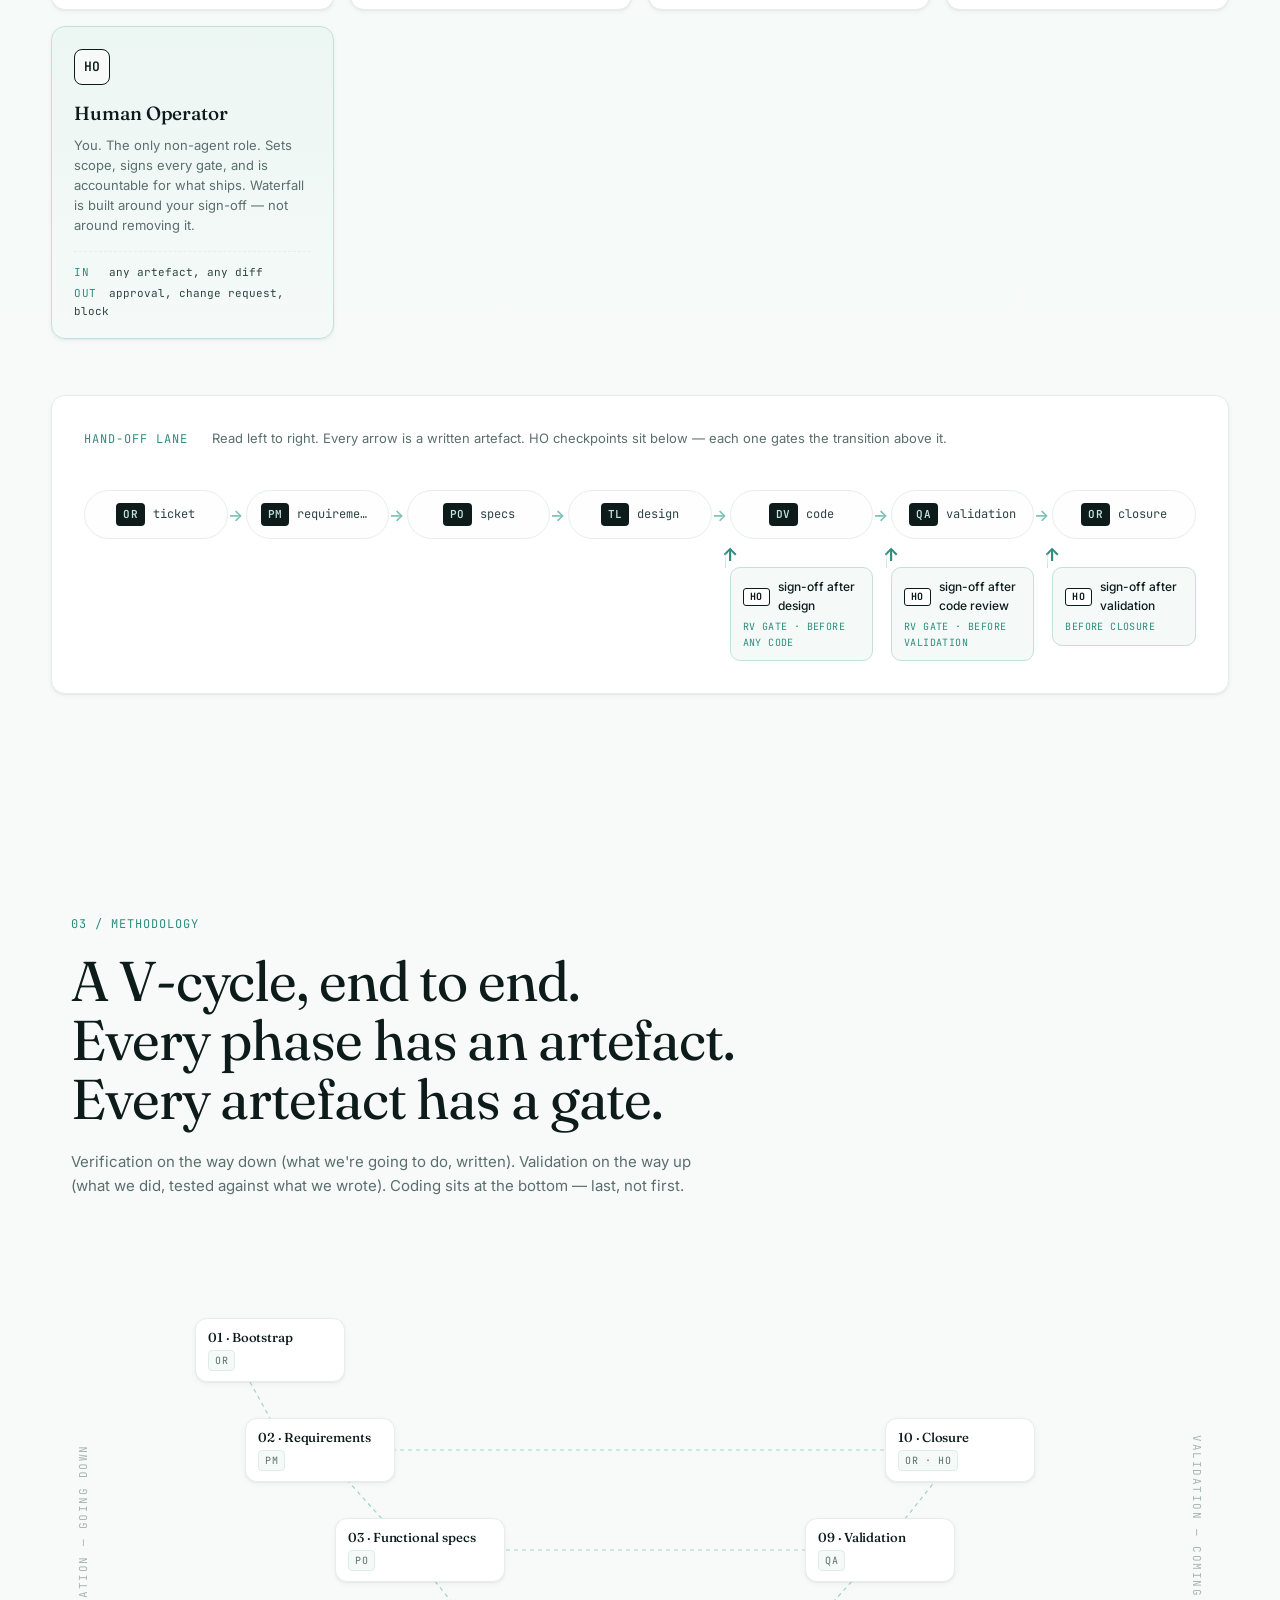
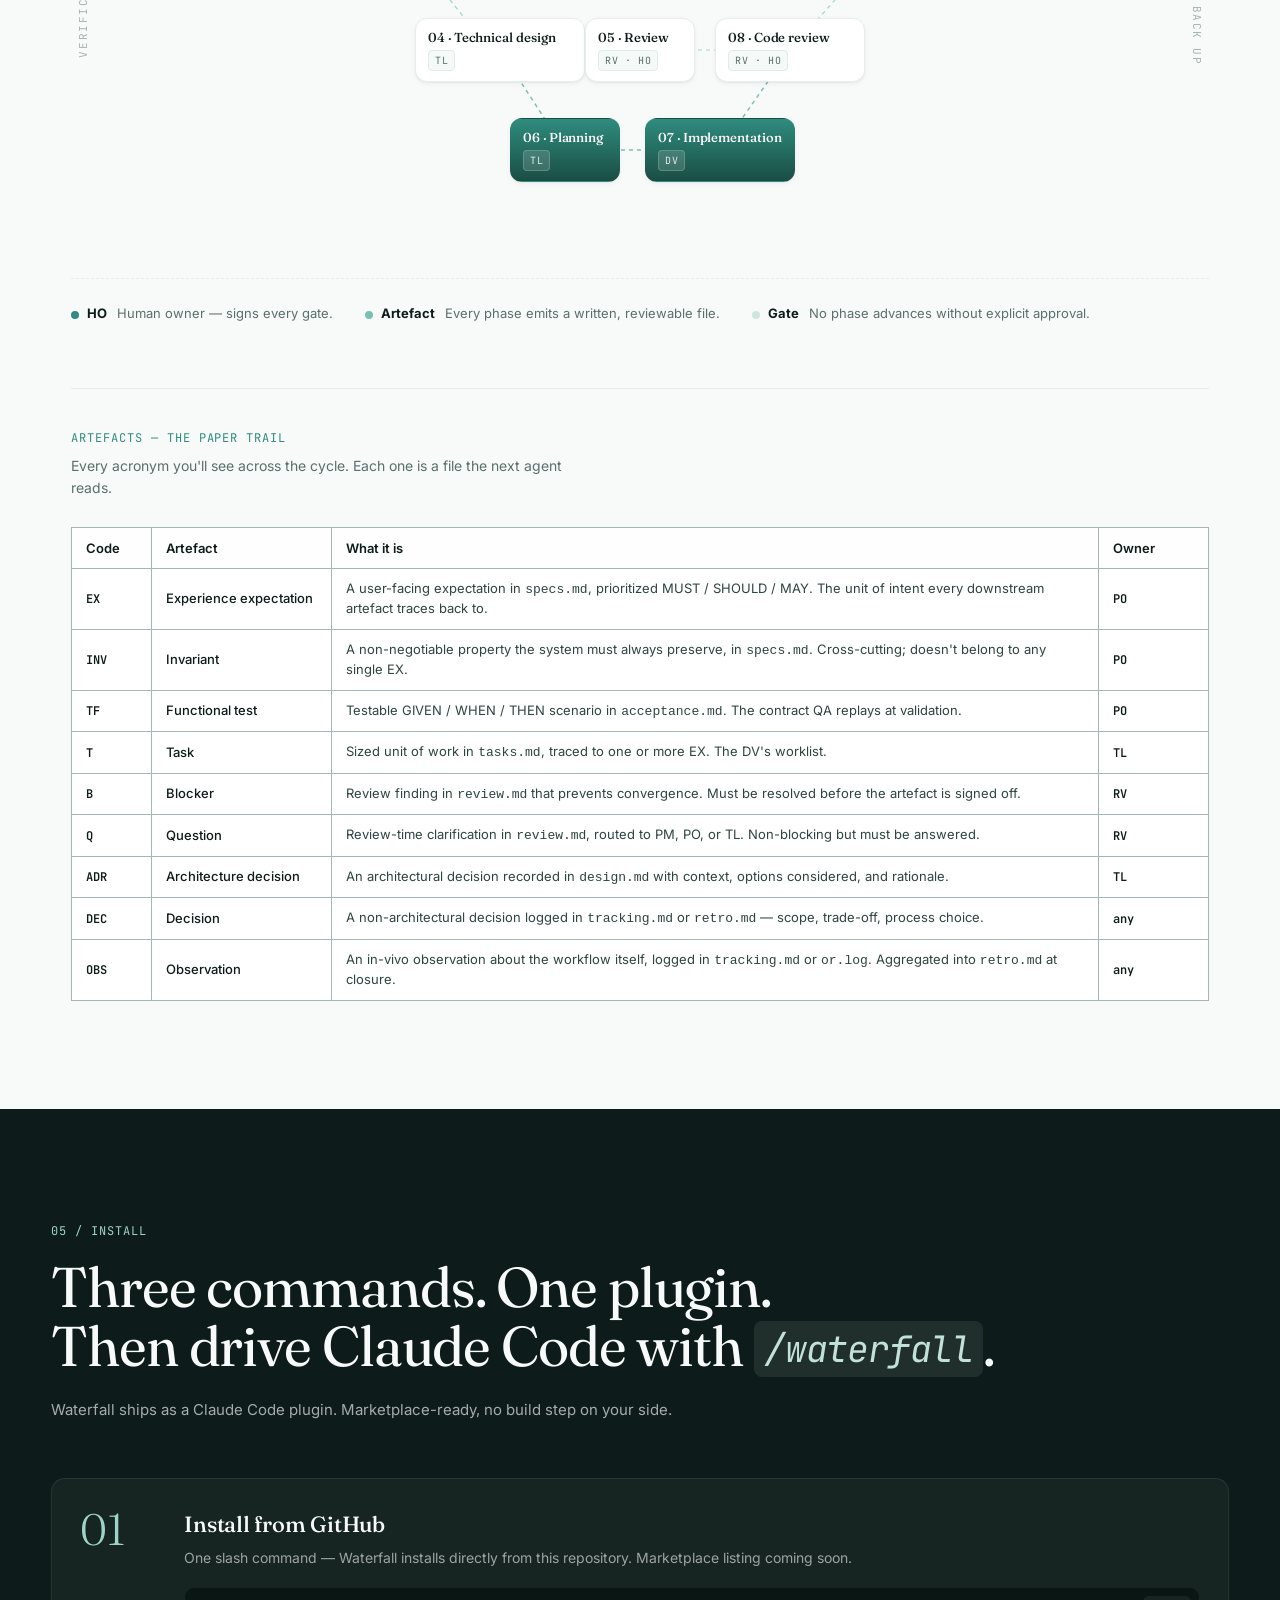
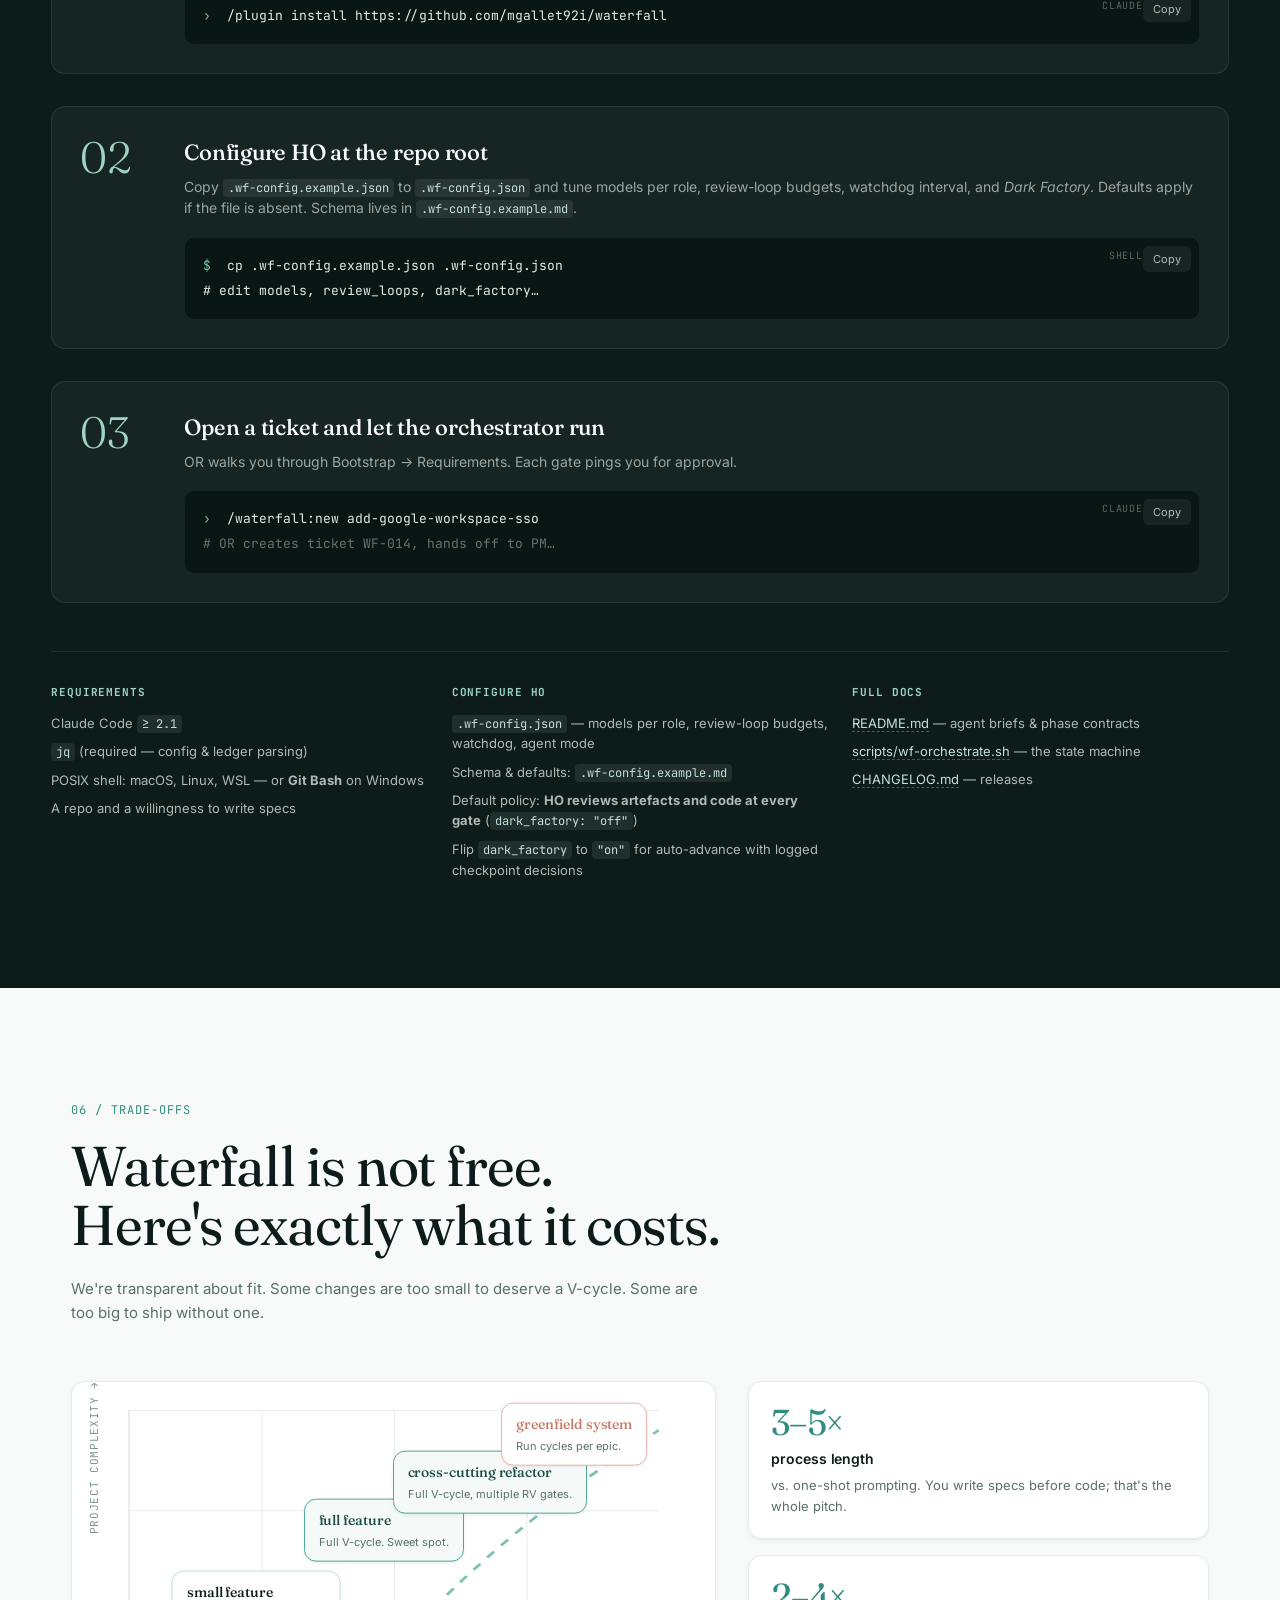
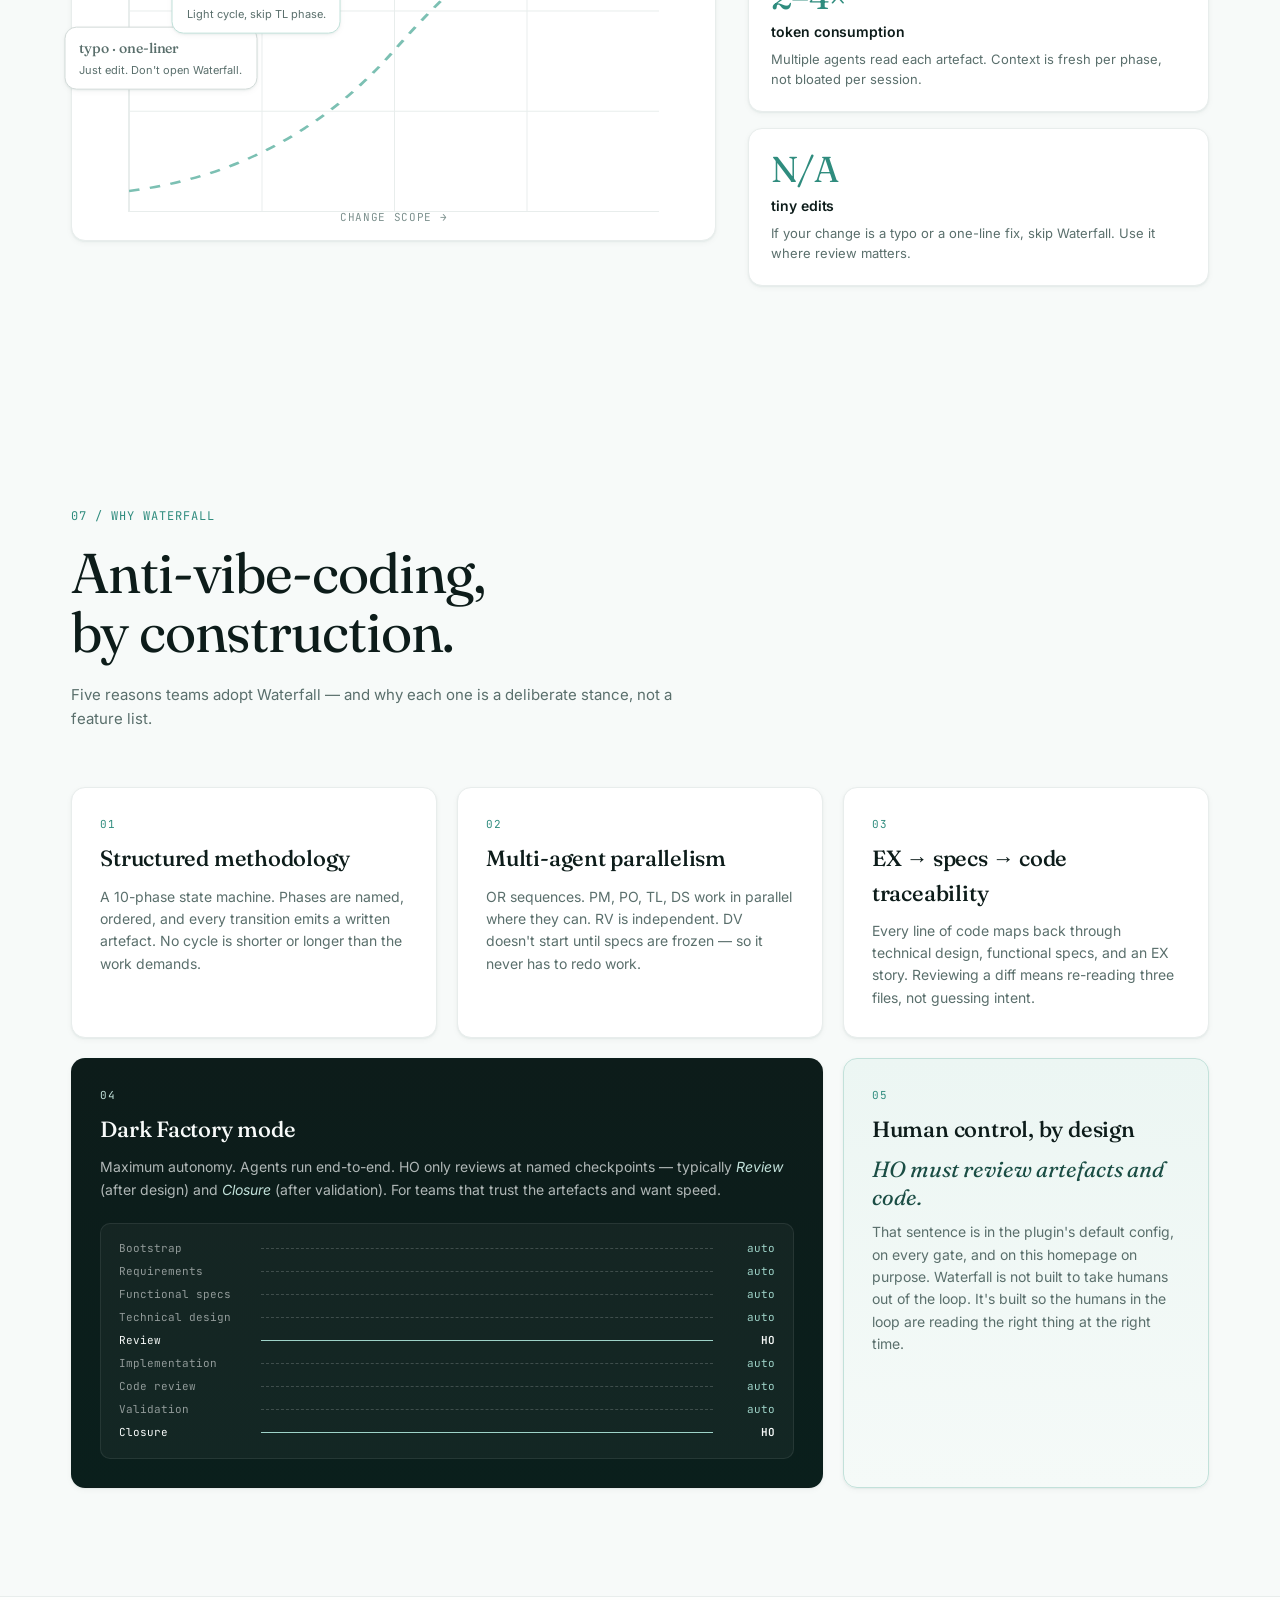
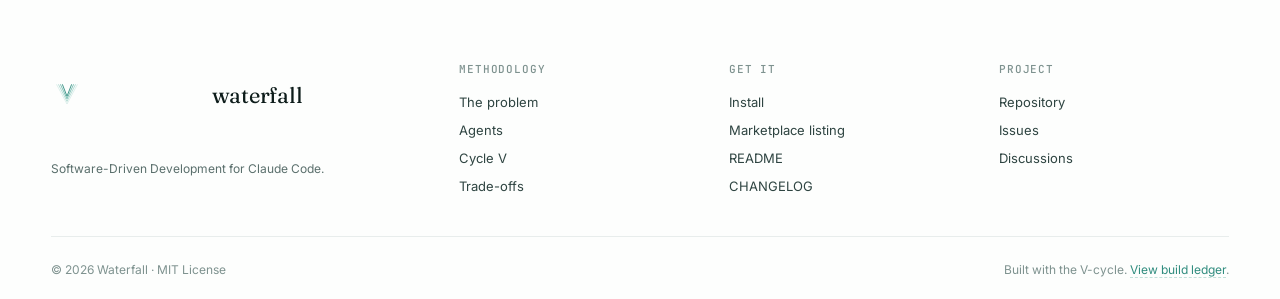
==== commit b0903b92: "docs(site): correct artefact codes glossary Previous table mixed item codes with artefact labels and" ====
--- a/claude-design/site/index.html
+++ b/claude-design/site/index.html
@@ -452,51 +452,57 @@
         <tbody>
           <tr>
             <td><span class="glossary__abbr">EX</span></td>
-            <td>Experience story</td>
-            <td>User-facing narrative of what the change should feel like. Written by PM in plain language, before any spec.</td>
-            <td><span class="glossary__owner-pill">PM</span></td>
-          </tr>
-          <tr>
-            <td><span class="glossary__abbr">REQ</span></td>
-            <td>Requirements</td>
-            <td>Structured list of what must be true once shipped. Source of truth for everything downstream.</td>
-            <td><span class="glossary__owner-pill">PM · PO</span></td>
-          </tr>
-          <tr>
-            <td><span class="glossary__abbr">SPEC</span></td>
-            <td>Functional spec</td>
-            <td>The behaviour, in detail. Flows, states, edge cases. No implementation, no UI yet.</td>
+            <td>Experience expectation</td>
+            <td>A user-facing expectation in <code>specs.md</code>, prioritized MUST / SHOULD / MAY. The unit of intent every downstream artefact traces back to.</td>
             <td><span class="glossary__owner-pill">PO</span></td>
           </tr>
           <tr>
-            <td><span class="glossary__abbr">AC</span></td>
-            <td>Acceptance criteria</td>
-            <td>Testable conditions a feature must meet to be considered done. The contract QA replays at validation.</td>
+            <td><span class="glossary__abbr">INV</span></td>
+            <td>Invariant</td>
+            <td>A non-negotiable property the system must always preserve, in <code>specs.md</code>. Cross-cutting; doesn't belong to any single EX.</td>
             <td><span class="glossary__owner-pill">PO</span></td>
           </tr>
           <tr>
-            <td><span class="glossary__abbr">TD</span></td>
-            <td>Technical design</td>
-            <td>Architecture, stack, trade-offs. The TL's answer to “how” — written before a single line of code.</td>
+            <td><span class="glossary__abbr">TF</span></td>
+            <td>Functional test</td>
+            <td>Testable GIVEN / WHEN / THEN scenario in <code>acceptance.md</code>. The contract QA replays at validation.</td>
+            <td><span class="glossary__owner-pill">PO</span></td>
+          </tr>
+          <tr>
+            <td><span class="glossary__abbr">T</span></td>
+            <td>Task</td>
+            <td>Sized unit of work in <code>tasks.md</code>, traced to one or more EX. The DV's worklist.</td>
             <td><span class="glossary__owner-pill">TL</span></td>
           </tr>
           <tr>
-            <td><span class="glossary__abbr">TASKS</span></td>
-            <td>Plan</td>
-            <td>The technical design, broken into named, sized, sequenced units of work. The DV's worklist.</td>
+            <td><span class="glossary__abbr">B</span></td>
+            <td>Blocker</td>
+            <td>Review finding in <code>review.md</code> that prevents convergence. Must be resolved before the artefact is signed off.</td>
+            <td><span class="glossary__owner-pill">RV</span></td>
+          </tr>
+          <tr>
+            <td><span class="glossary__abbr">Q</span></td>
+            <td>Question</td>
+            <td>Review-time clarification in <code>review.md</code>, routed to PM, PO, or TL. Non-blocking but must be answered.</td>
+            <td><span class="glossary__owner-pill">RV</span></td>
+          </tr>
+          <tr>
+            <td><span class="glossary__abbr">ADR</span></td>
+            <td>Architecture decision</td>
+            <td>An architectural decision recorded in <code>design.md</code> with context, options considered, and rationale.</td>
             <td><span class="glossary__owner-pill">TL</span></td>
           </tr>
           <tr>
-            <td><span class="glossary__abbr">RV</span></td>
-            <td>Review verdict</td>
-            <td>Approve, request changes, or block. Written at every phase boundary by an independent reviewer.</td>
-            <td><span class="glossary__owner-pill">RV</span></td>
-          </tr>
-          <tr>
-            <td><span class="glossary__abbr">VAL</span></td>
-            <td>Validation report</td>
-            <td>QA replays each AC against the build and writes pass / fail with evidence. The closing artefact.</td>
-            <td><span class="glossary__owner-pill">QA</span></td>
+            <td><span class="glossary__abbr">DEC</span></td>
+            <td>Decision</td>
+            <td>A non-architectural decision logged in <code>tracking.md</code> or <code>retro.md</code> &mdash; scope, trade-off, process choice.</td>
+            <td><span class="glossary__owner-pill">any</span></td>
+          </tr>
+          <tr>
+            <td><span class="glossary__abbr">OBS</span></td>
+            <td>Observation</td>
+            <td>An in-vivo observation about the workflow itself, logged in <code>tracking.md</code> or <code>or.log</code>. Aggregated into <code>retro.md</code> at closure.</td>
+            <td><span class="glossary__owner-pill">any</span></td>
           </tr>
         </tbody>
       </table>
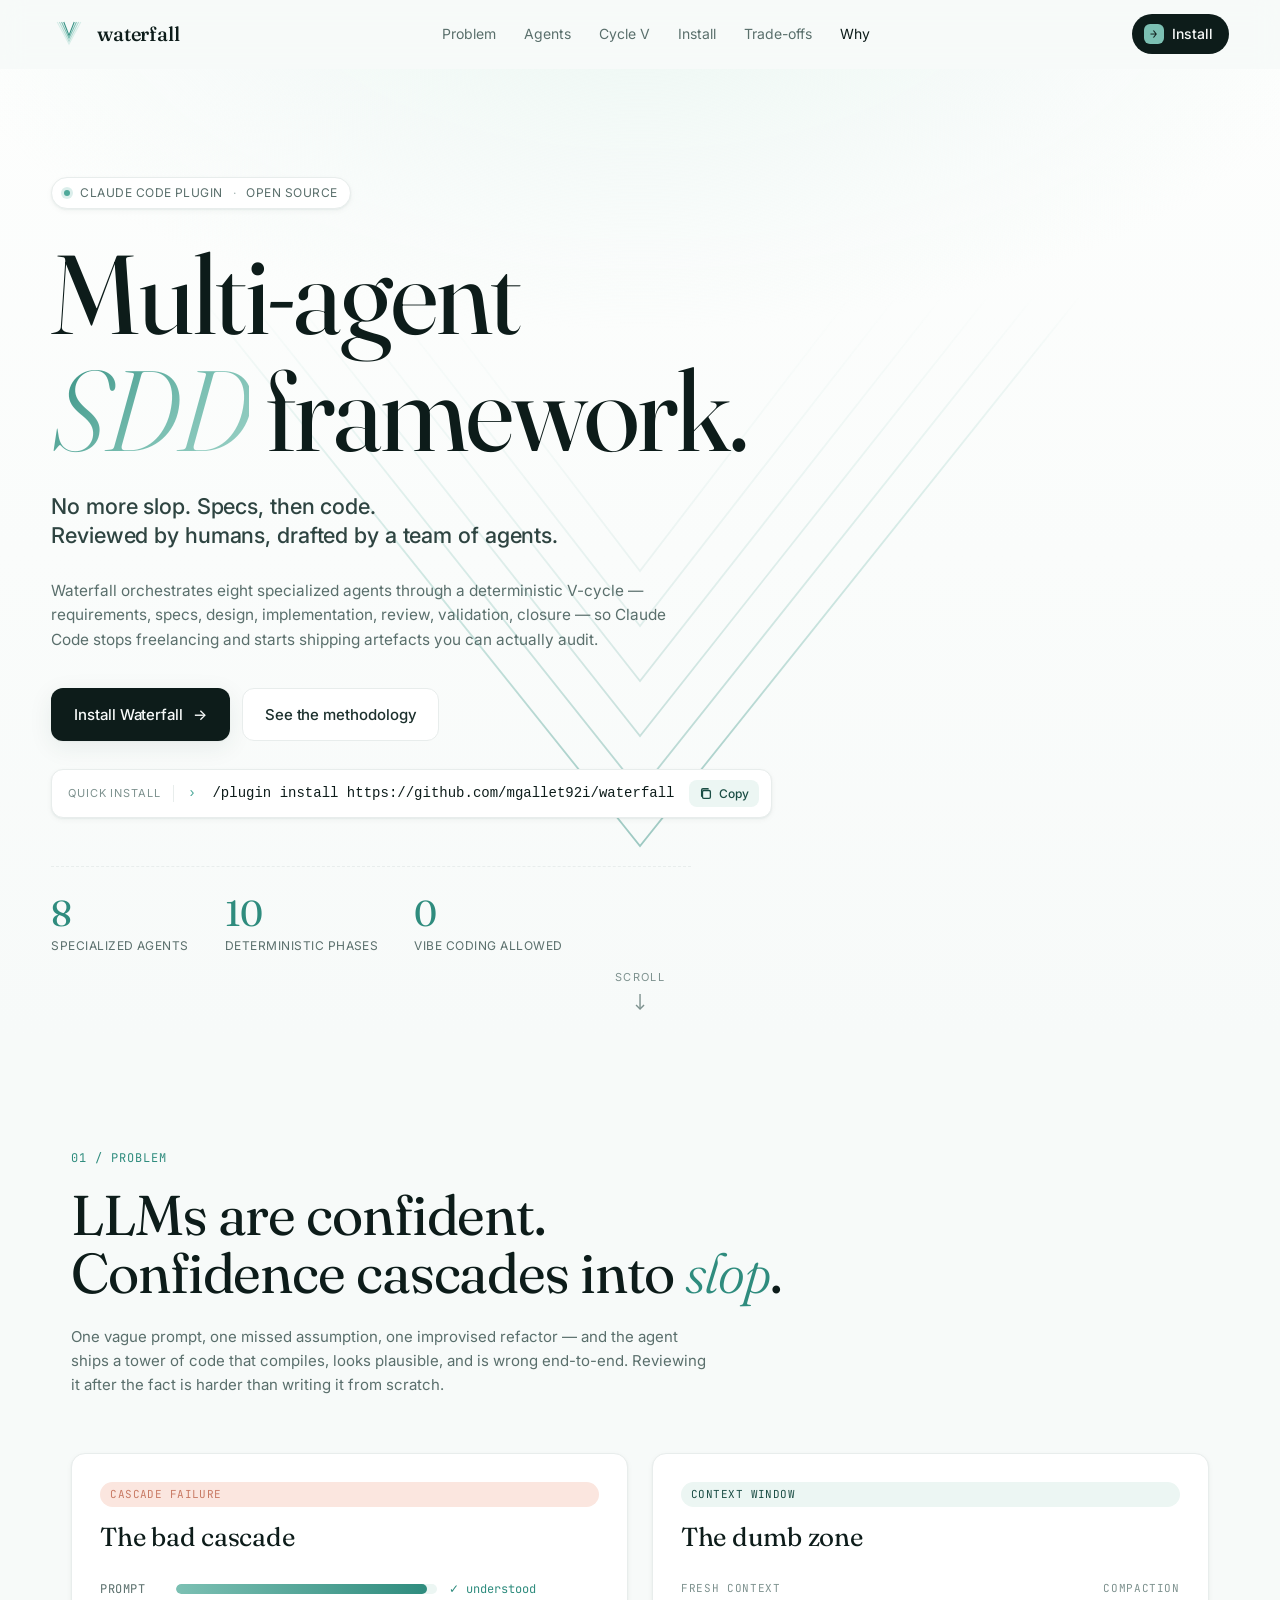
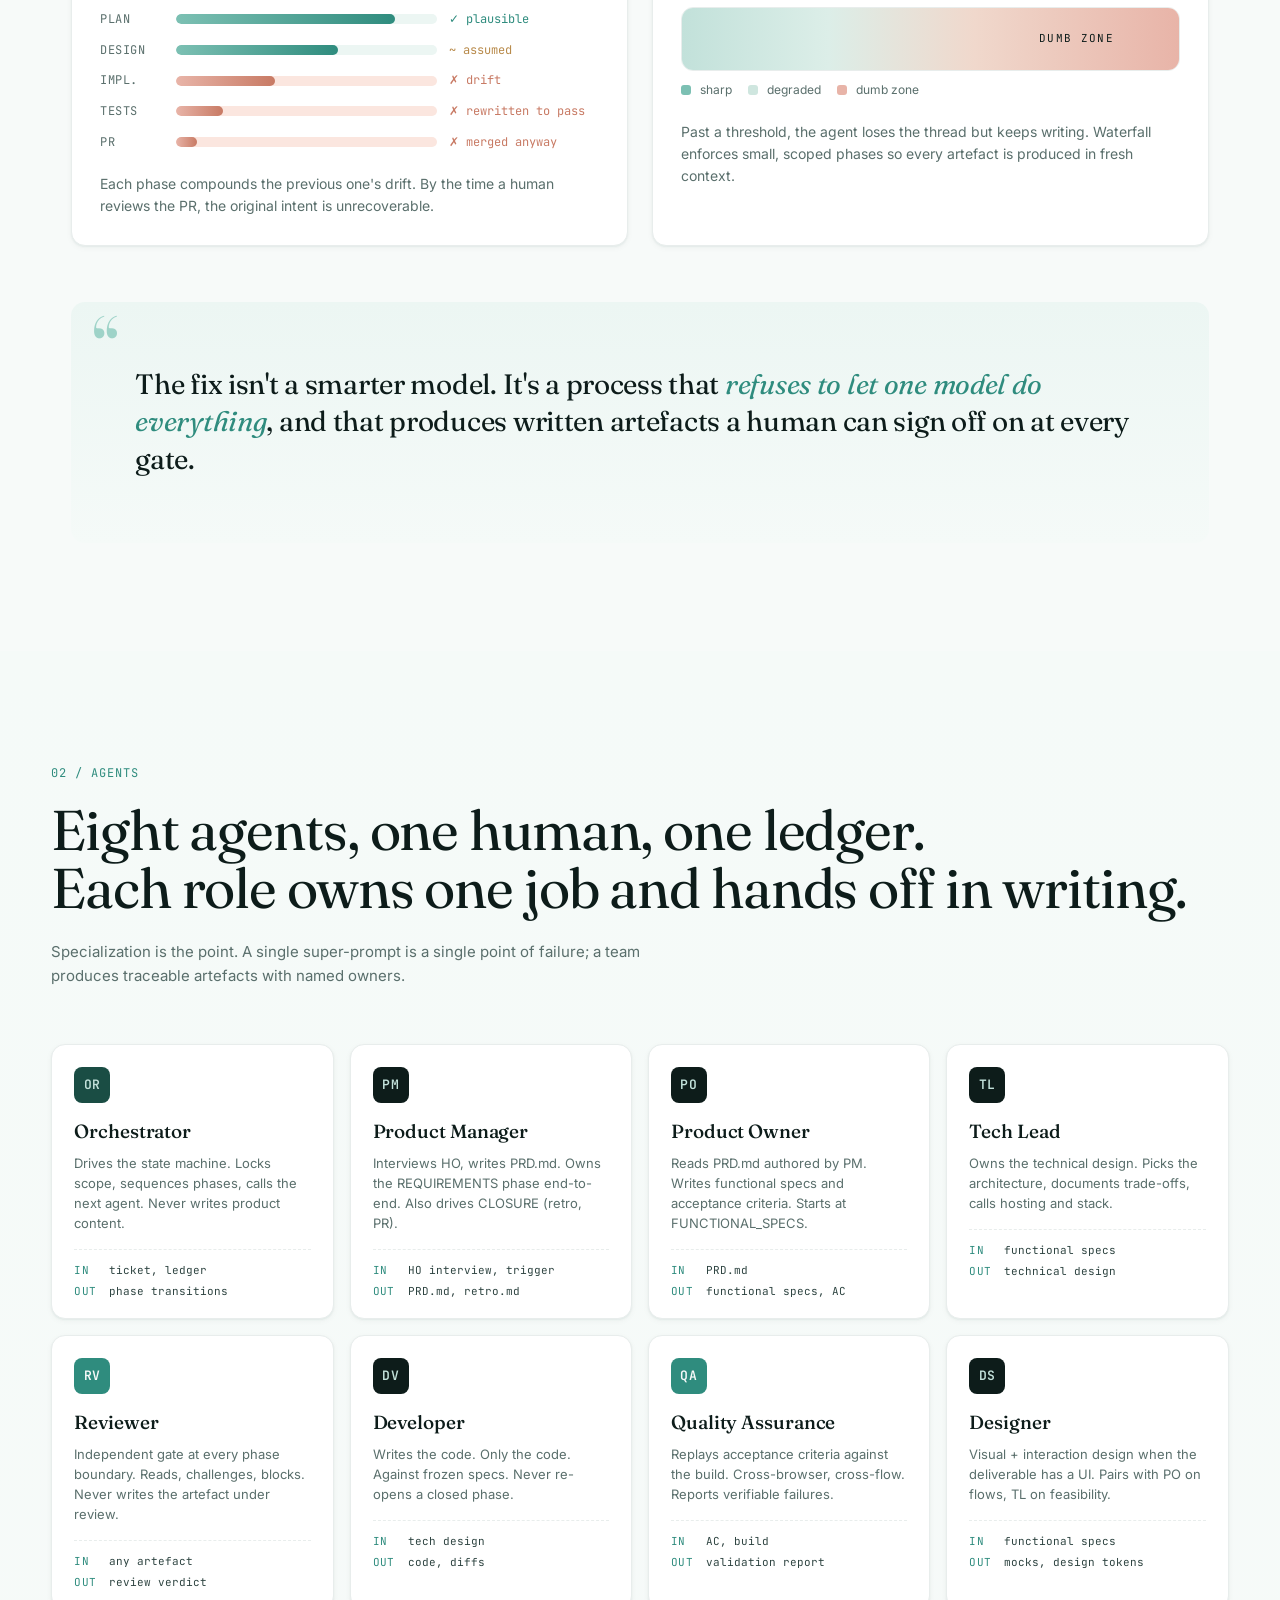
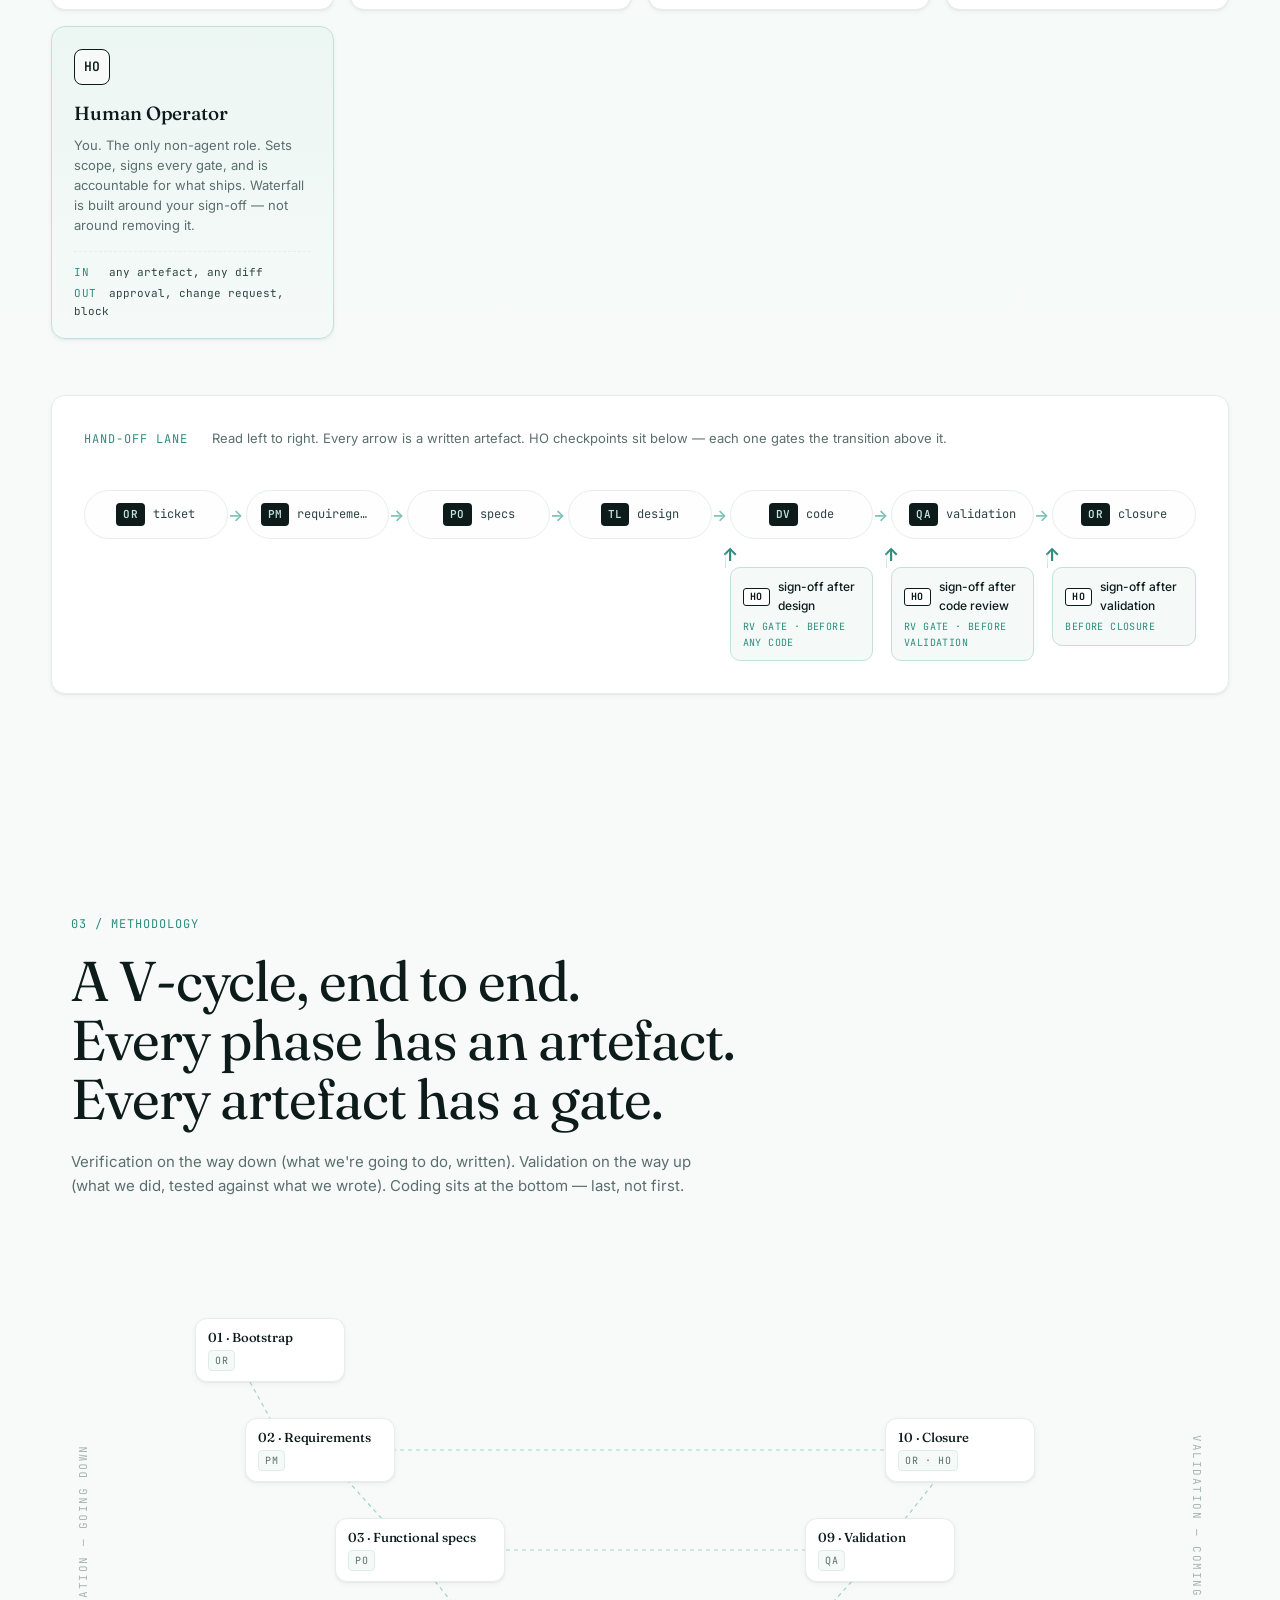
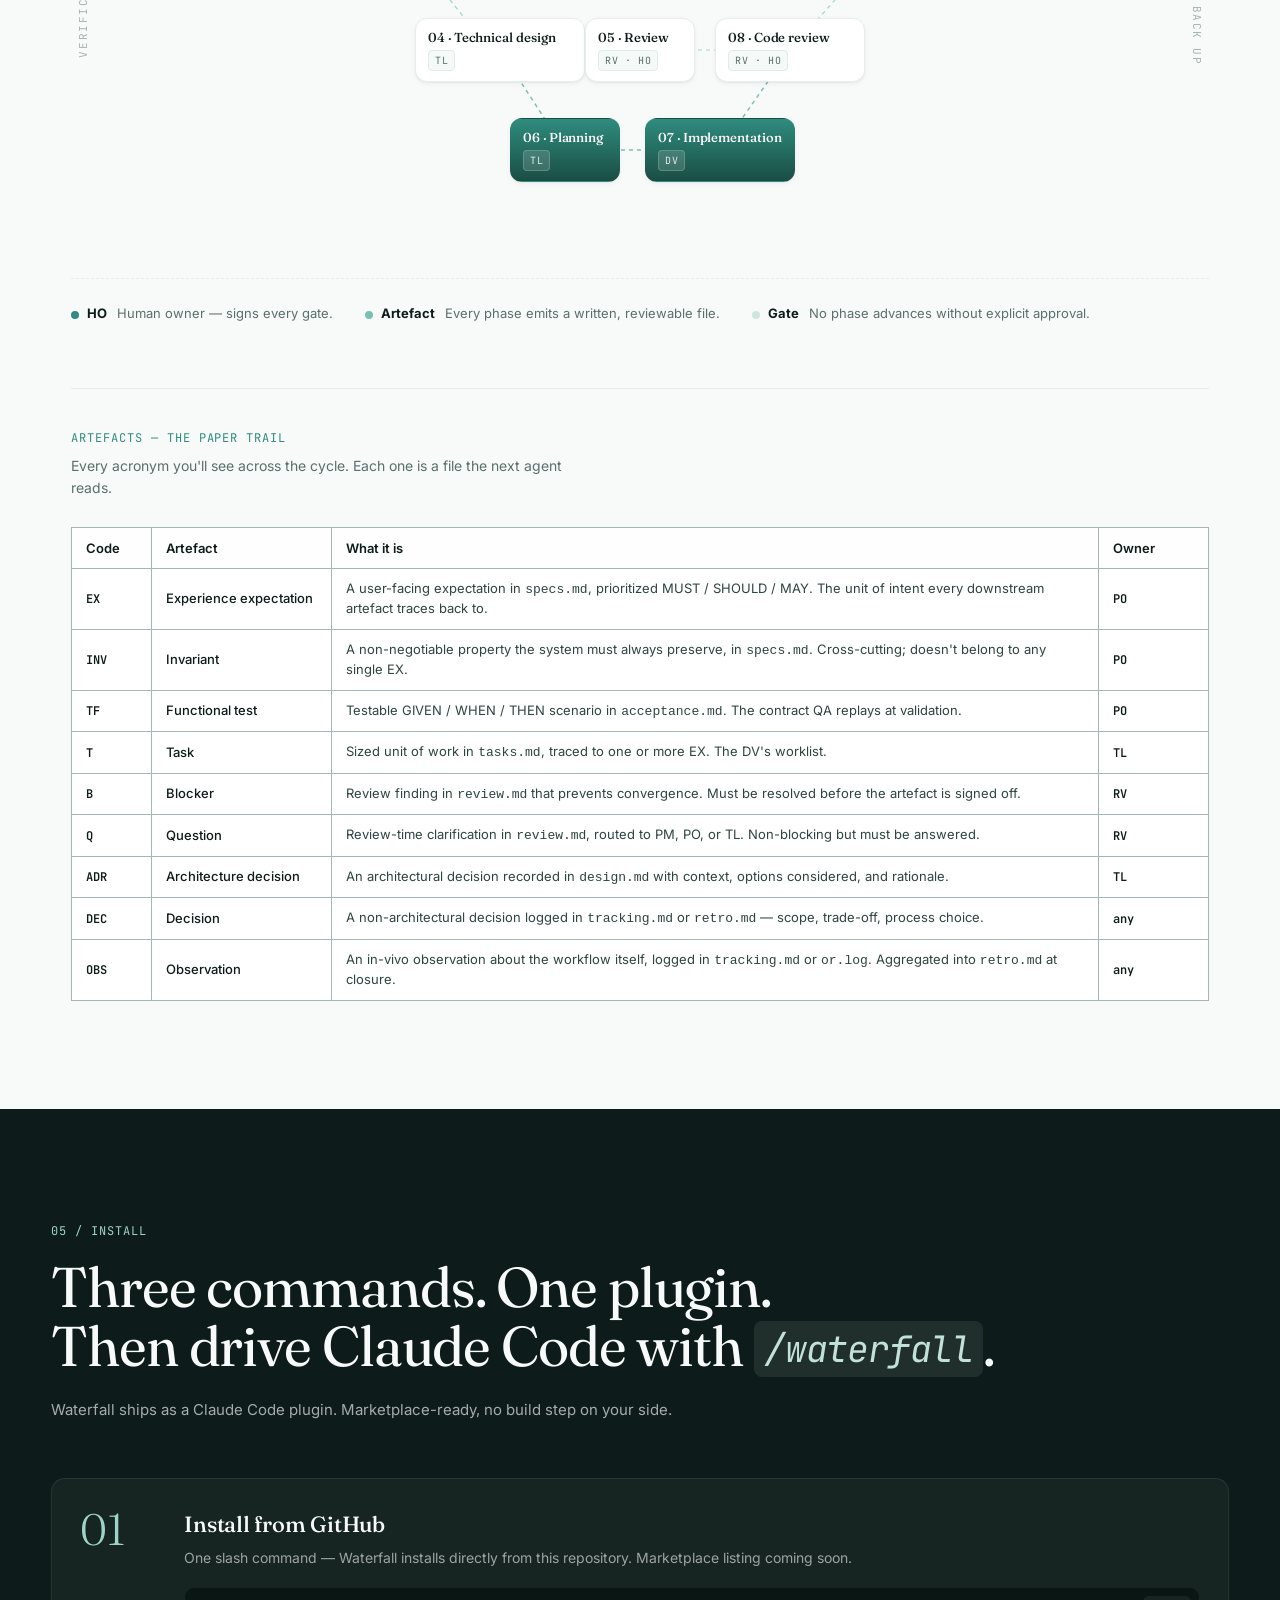
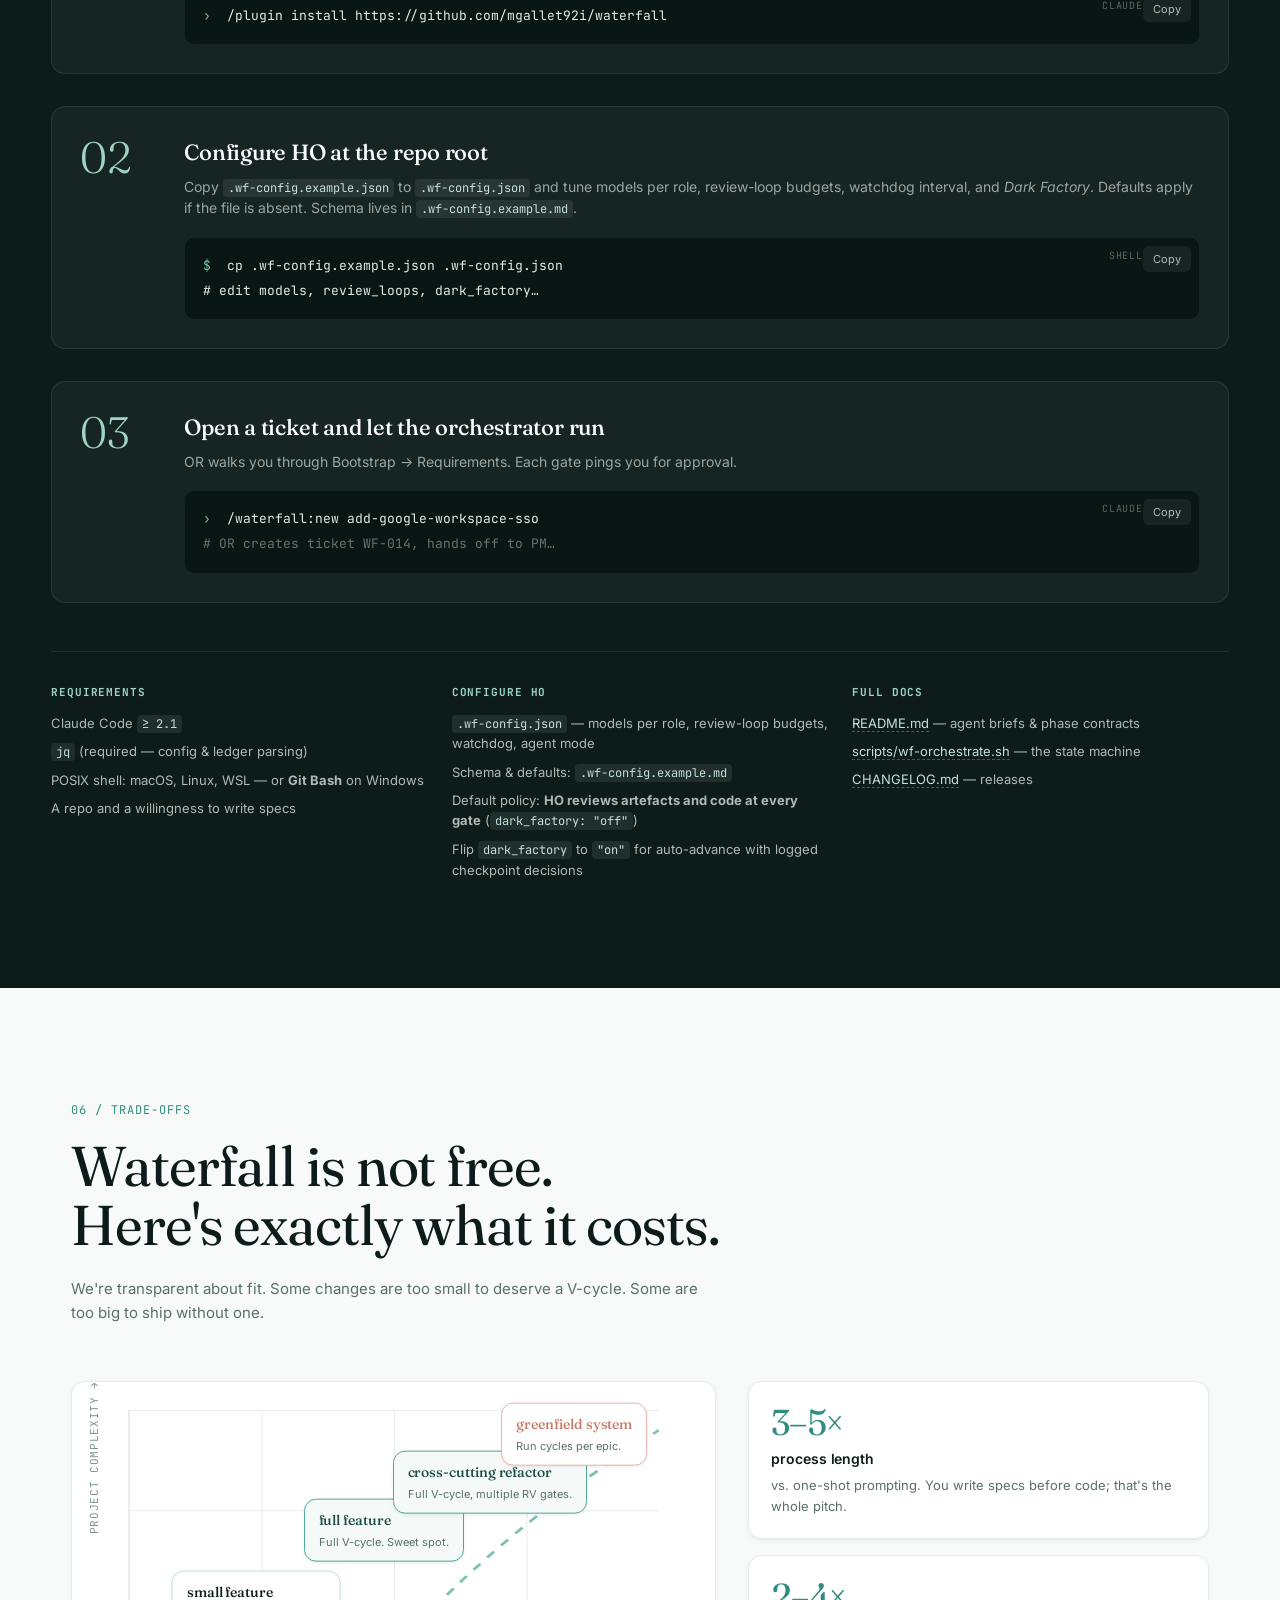
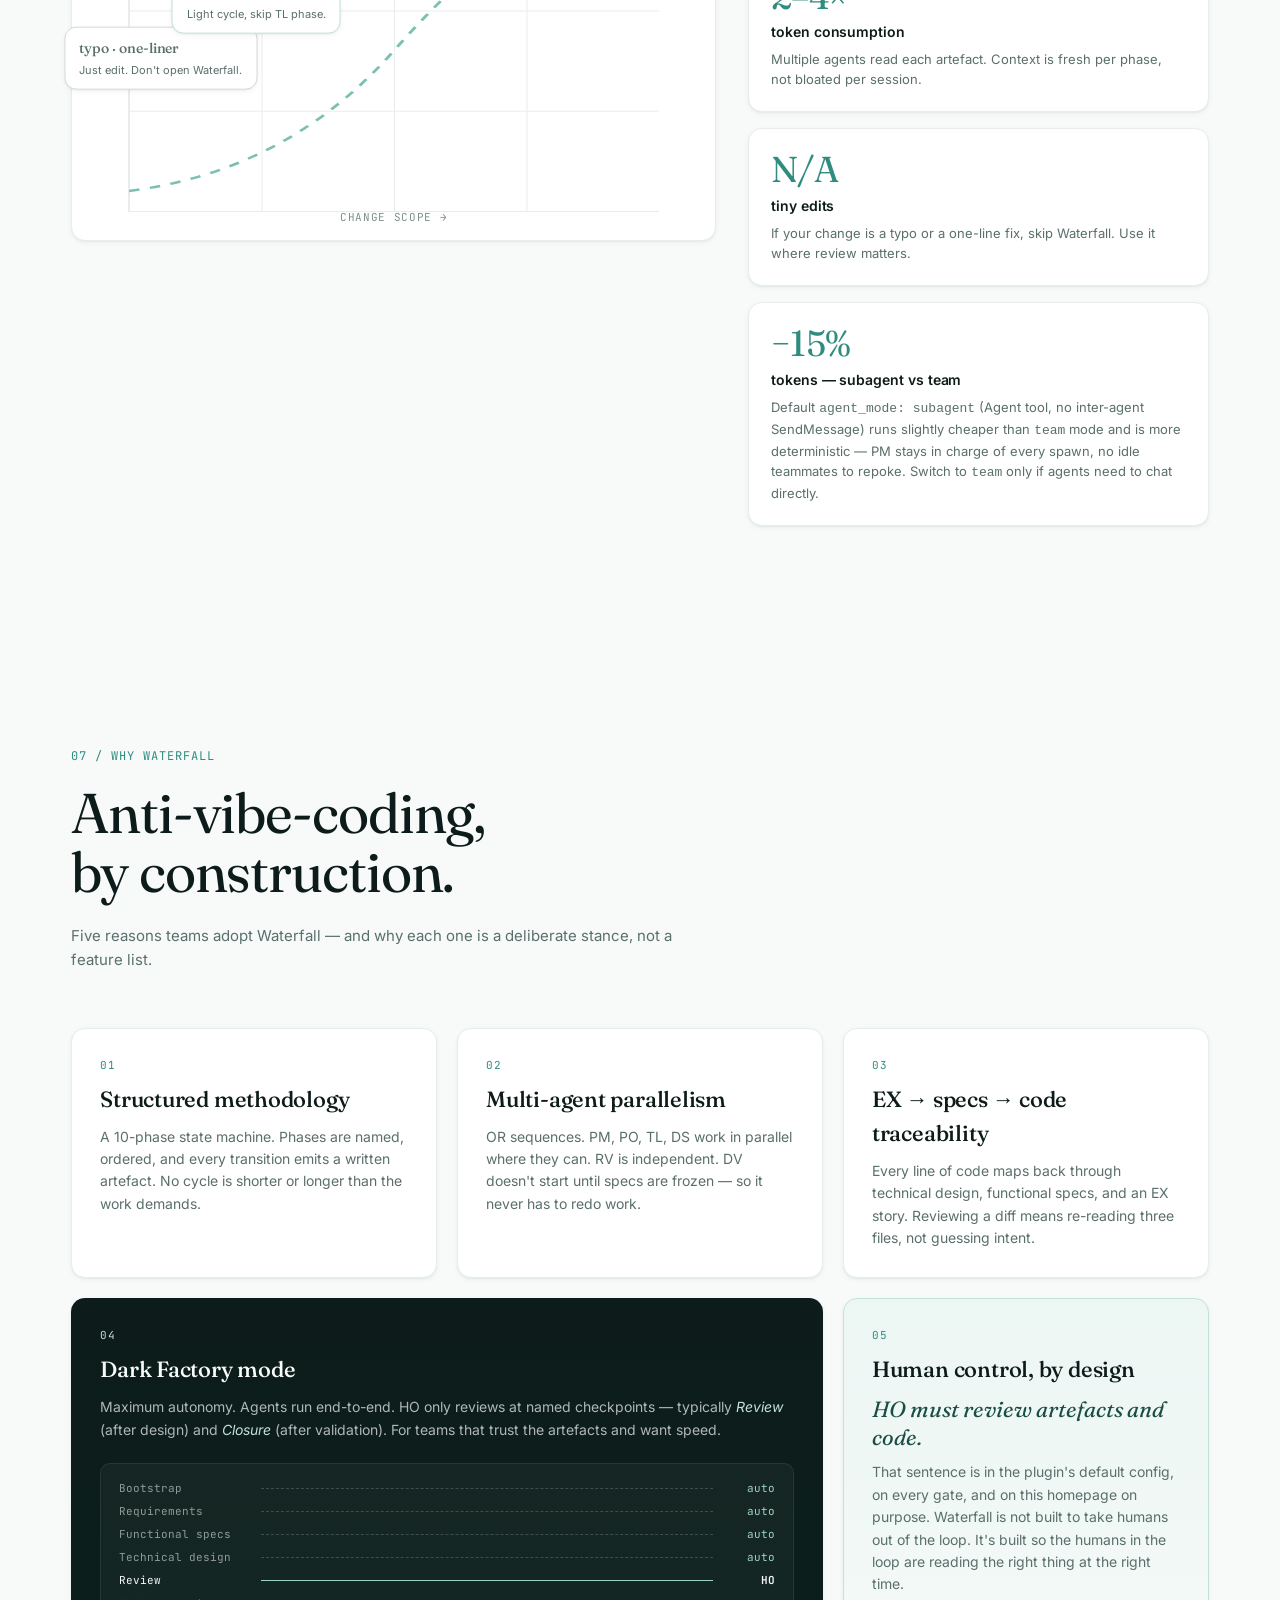
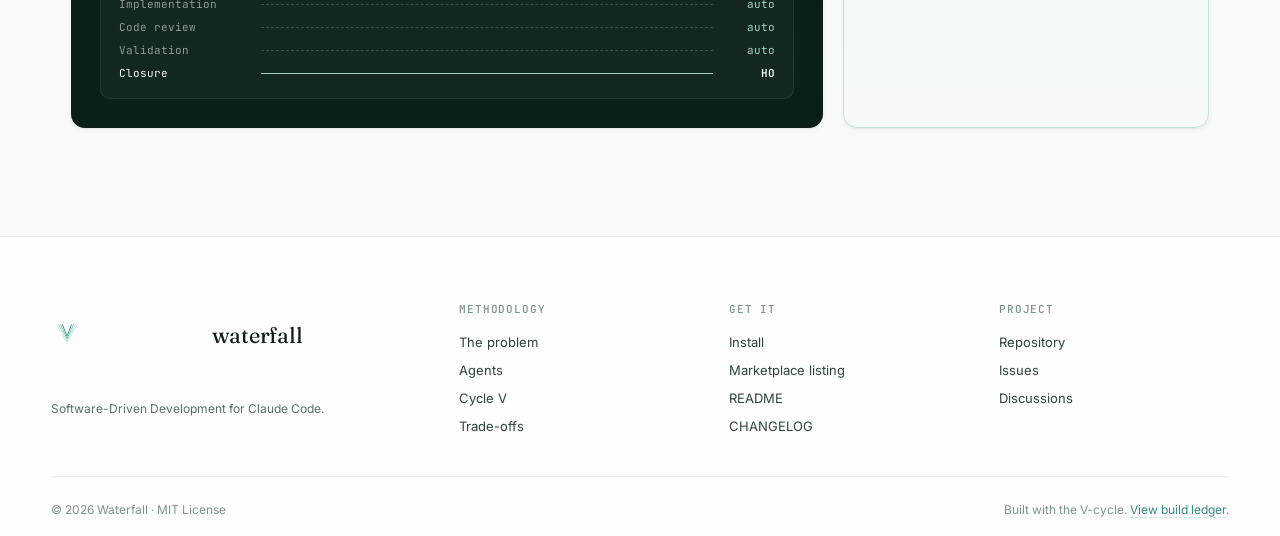
==== commit fdd346dd: "feat(config): default agent_mode to subagent (more reliable, cheaper) Switch the canonical default f" ====
--- a/claude-design/site/index.html
+++ b/claude-design/site/index.html
@@ -658,6 +658,11 @@
         <h4>tiny edits</h4>
         <p>If your change is a typo or a one-line fix, skip Waterfall. Use it where review matters.</p>
       </li>
+      <li>
+        <span class="tradeoff__cost-num">−15%</span>
+        <h4>tokens — subagent vs team</h4>
+        <p>Default <code>agent_mode: subagent</code> (Agent tool, no inter-agent SendMessage) runs slightly cheaper than <code>team</code> mode and is more deterministic — PM stays in charge of every spawn, no idle teammates to repoke. Switch to <code>team</code> only if agents need to chat directly.</p>
+      </li>
     </ul>
   </div>
 </section>
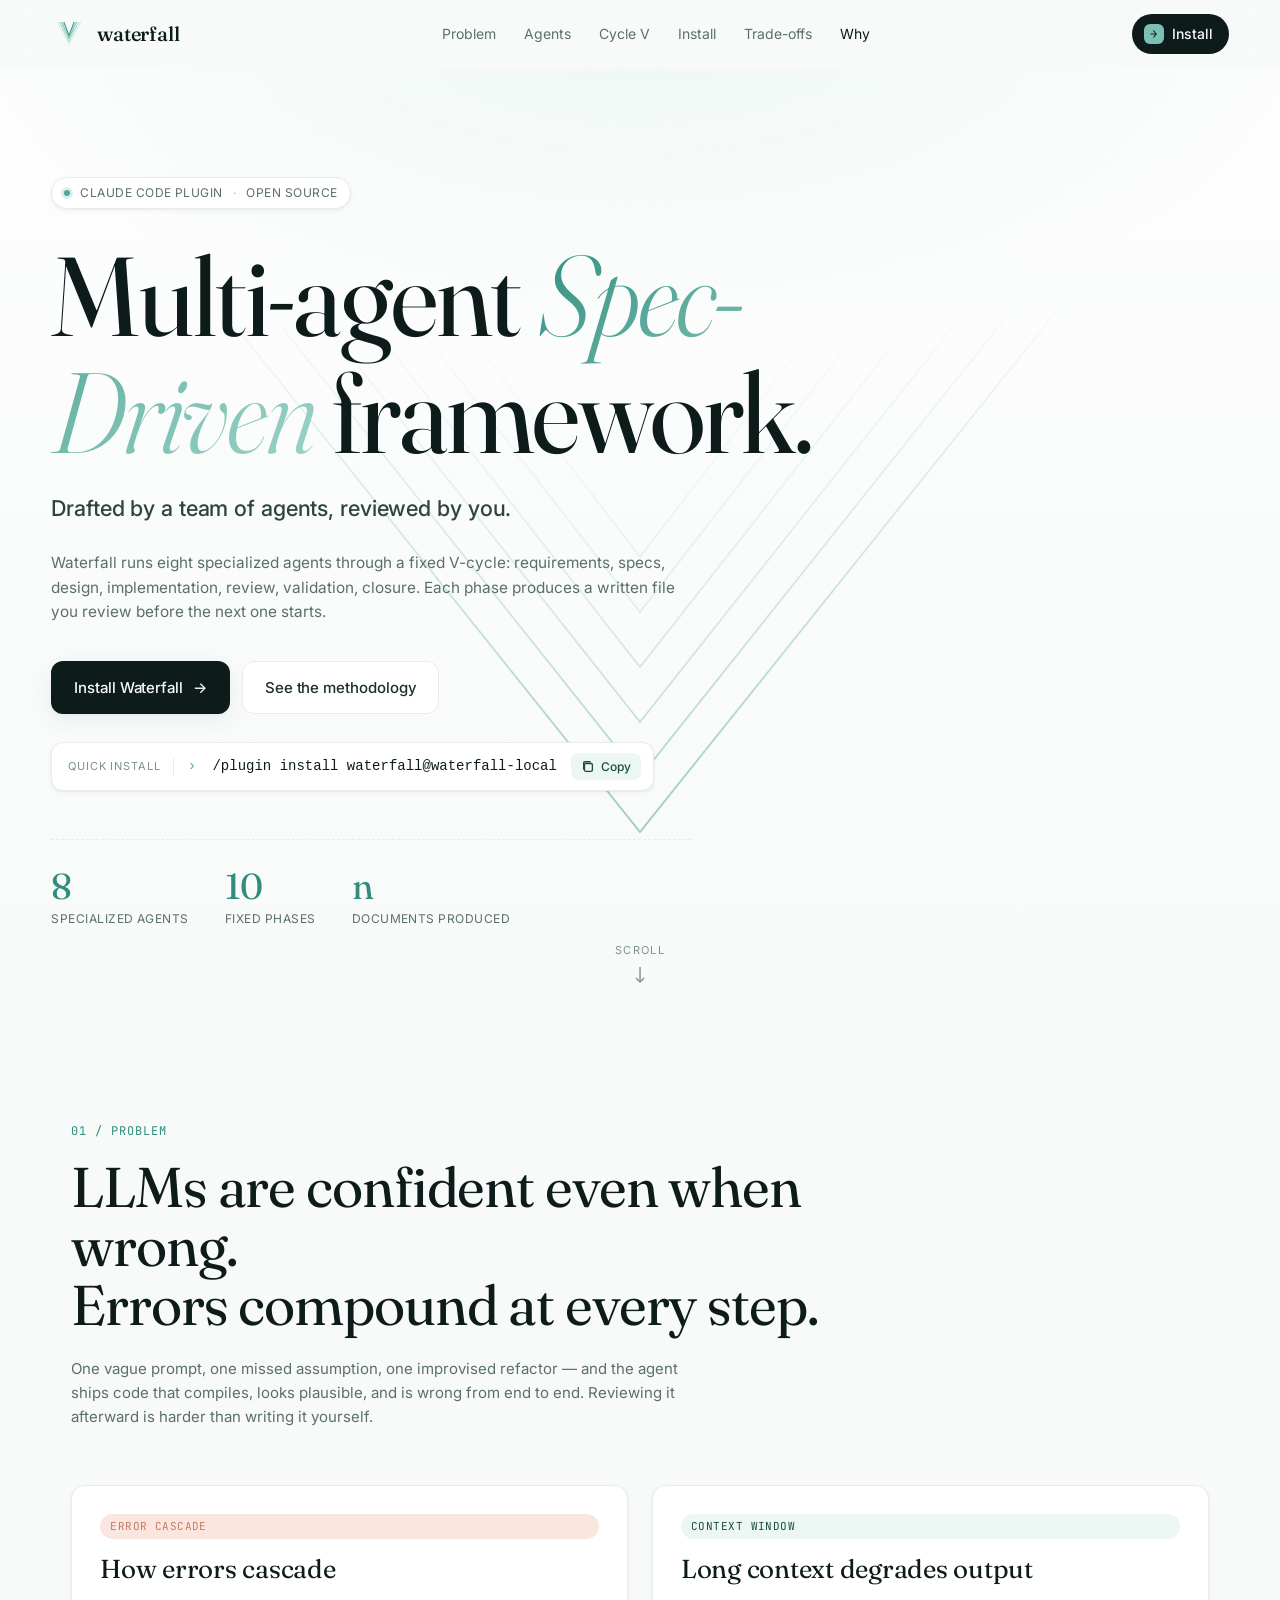
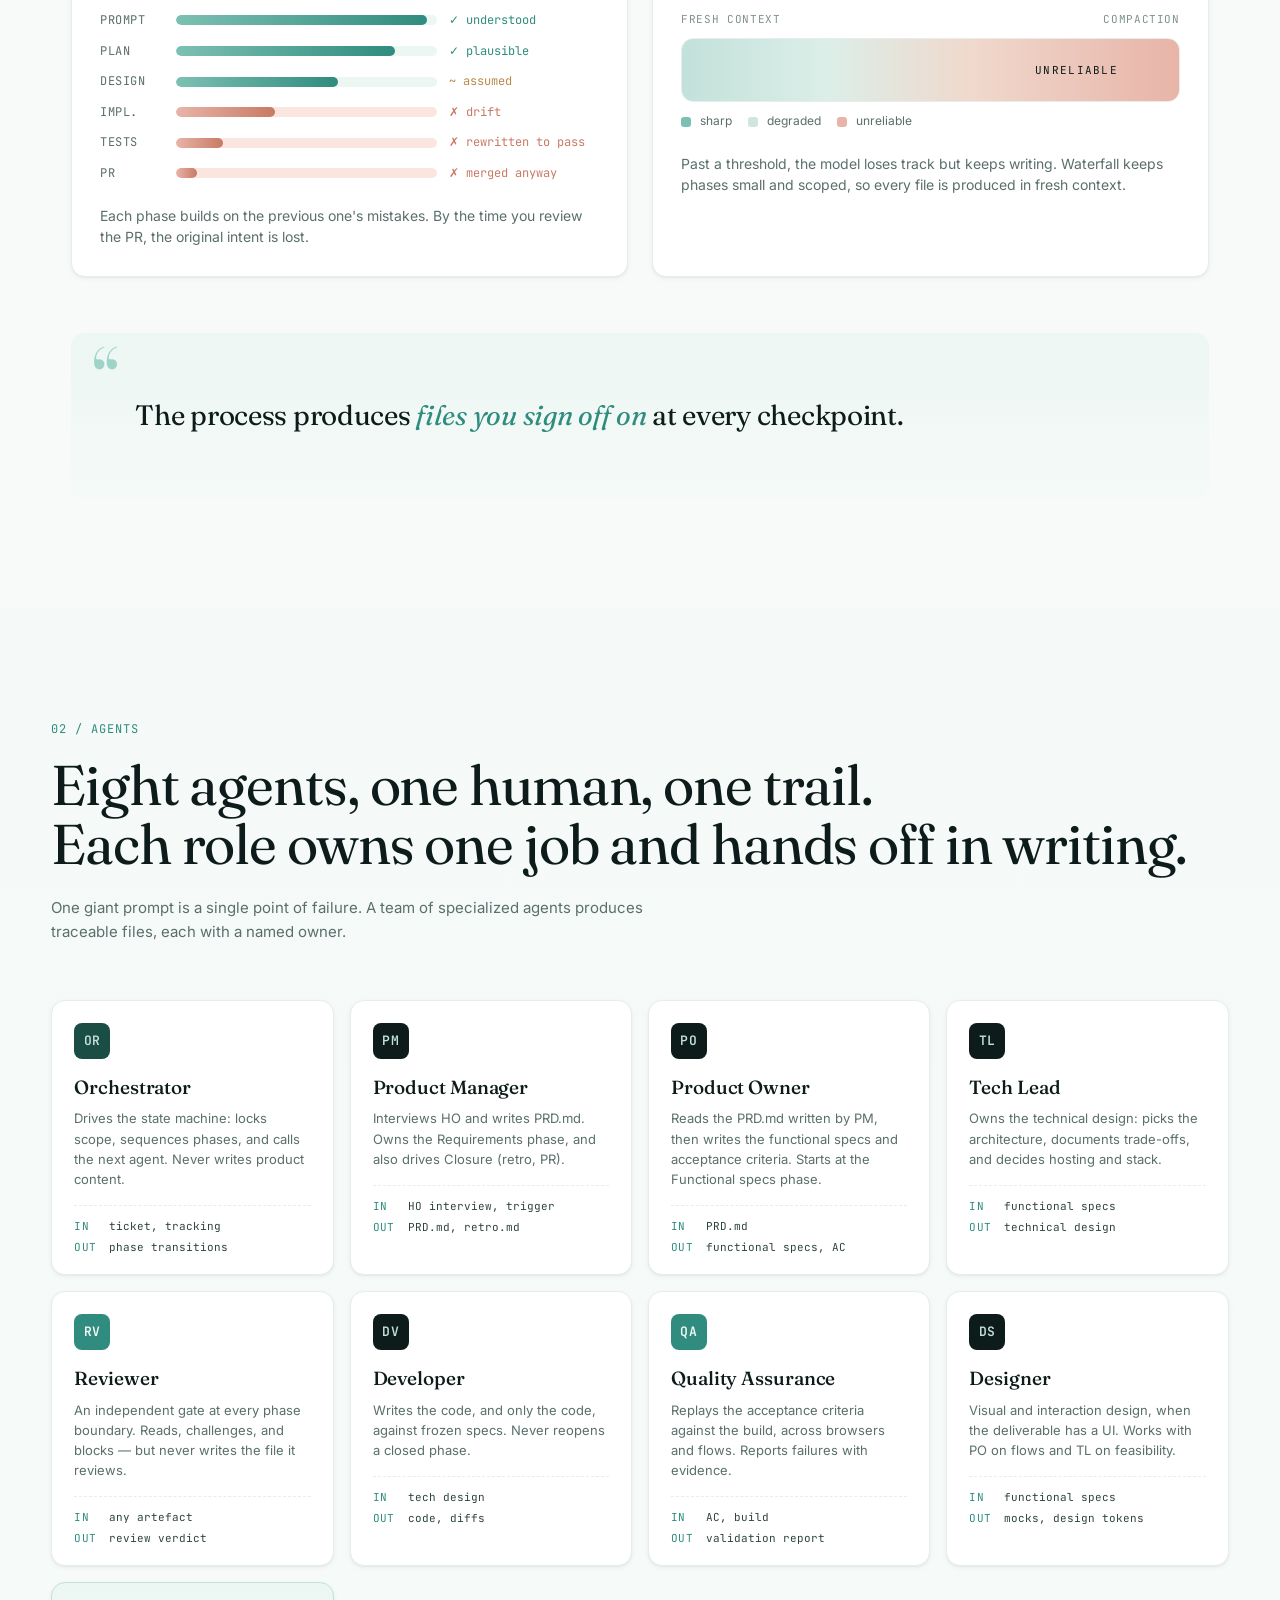
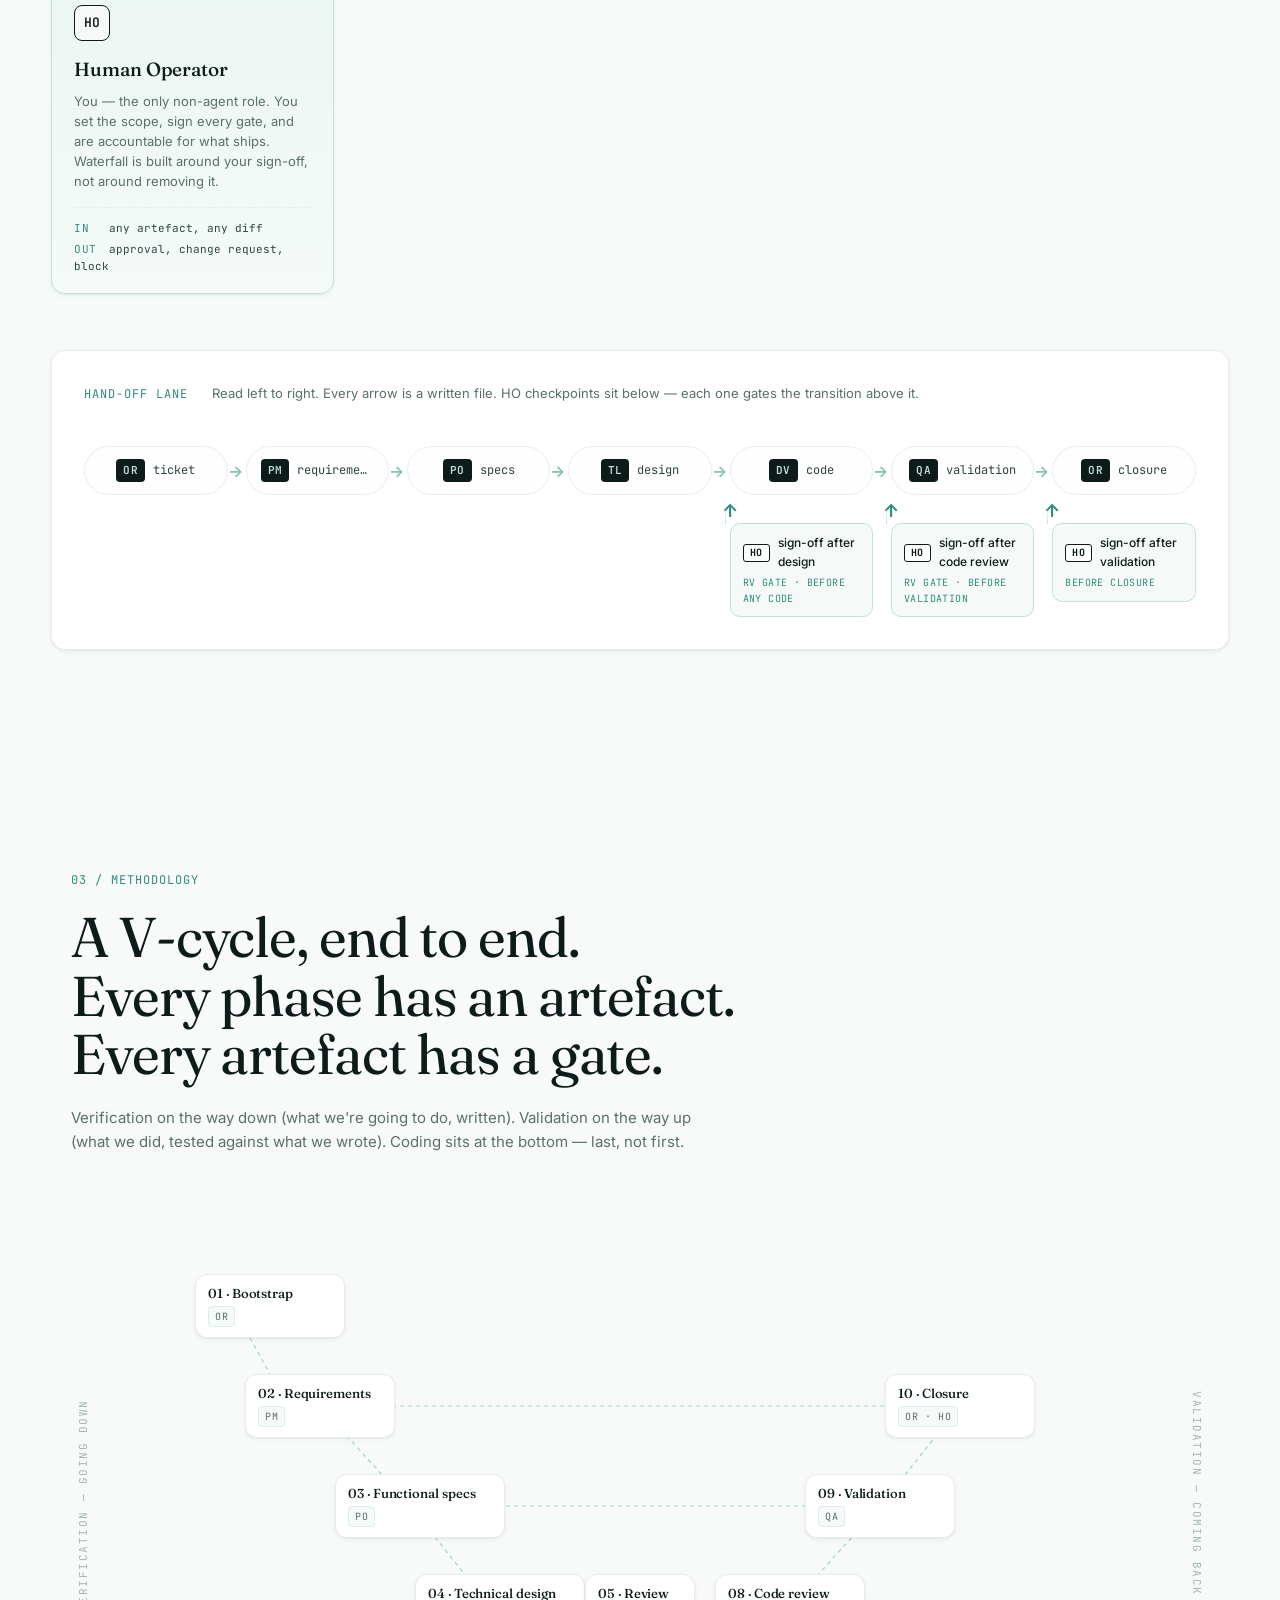
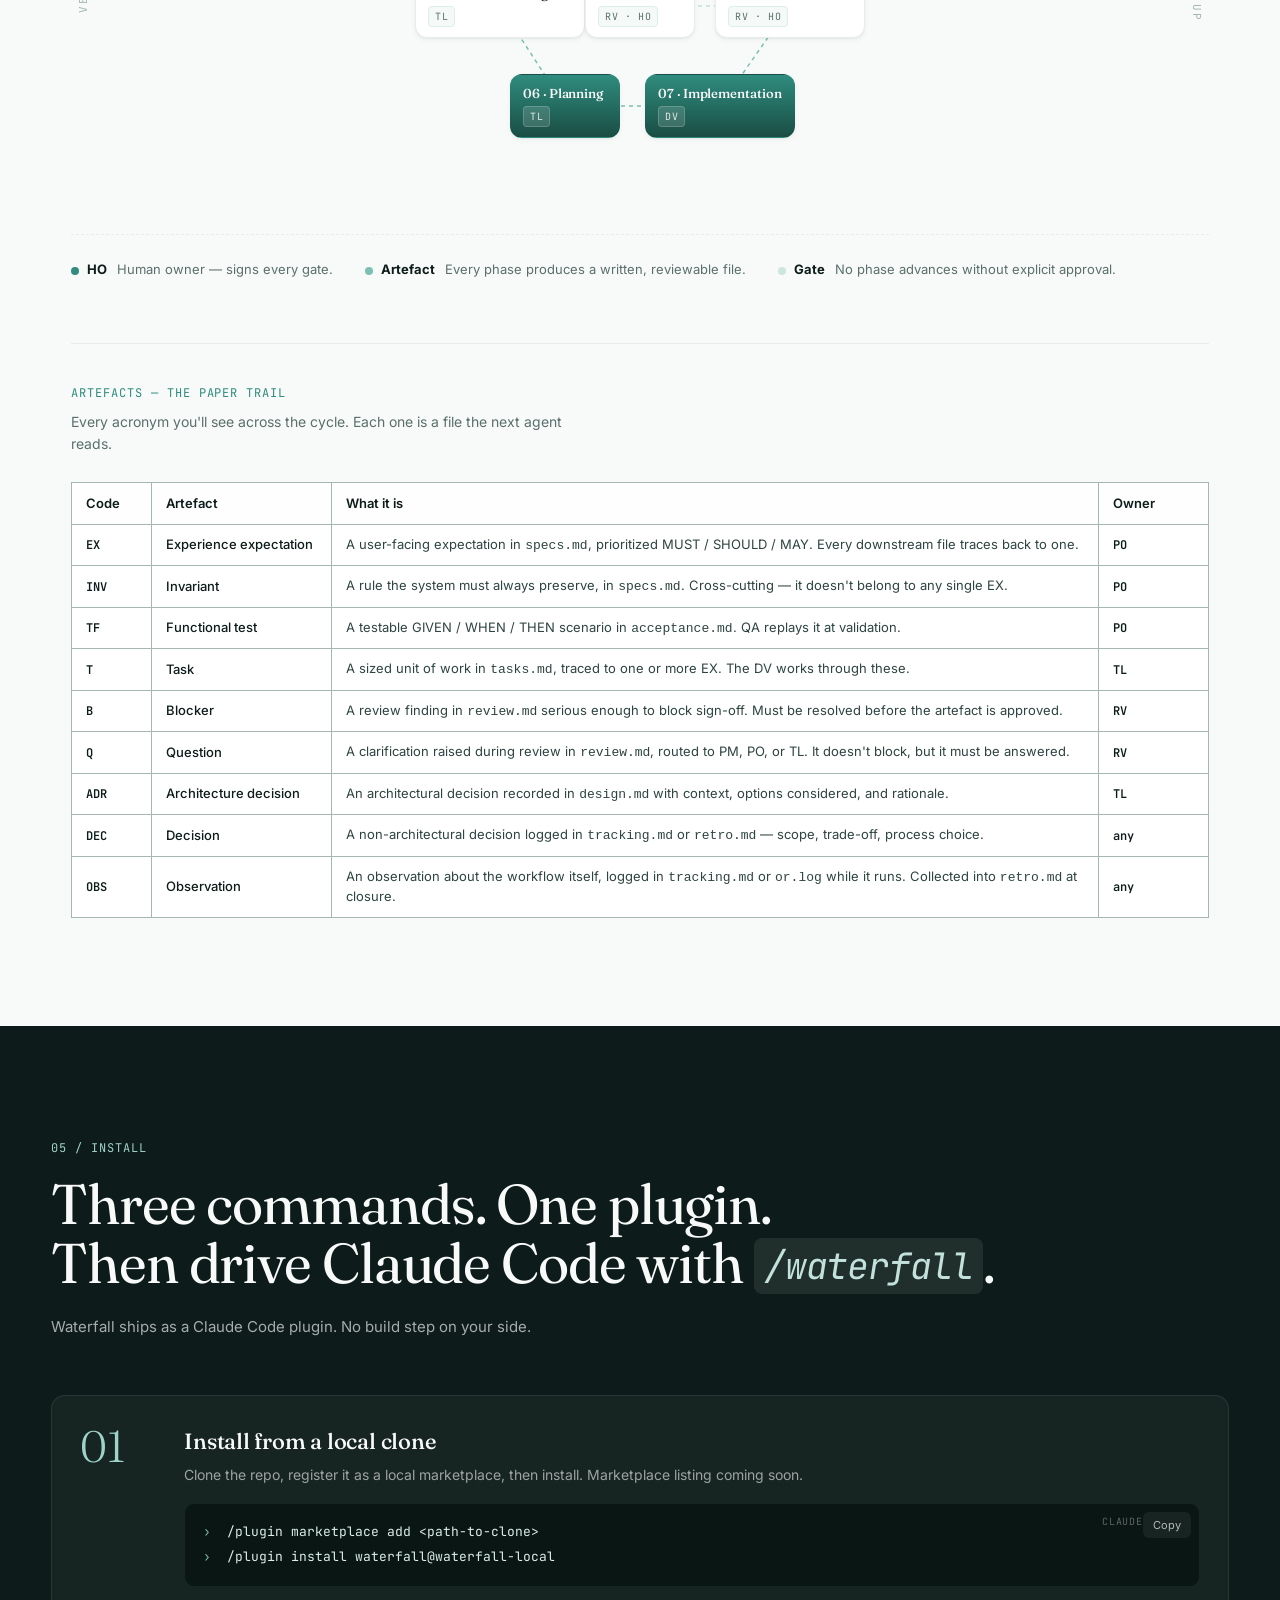
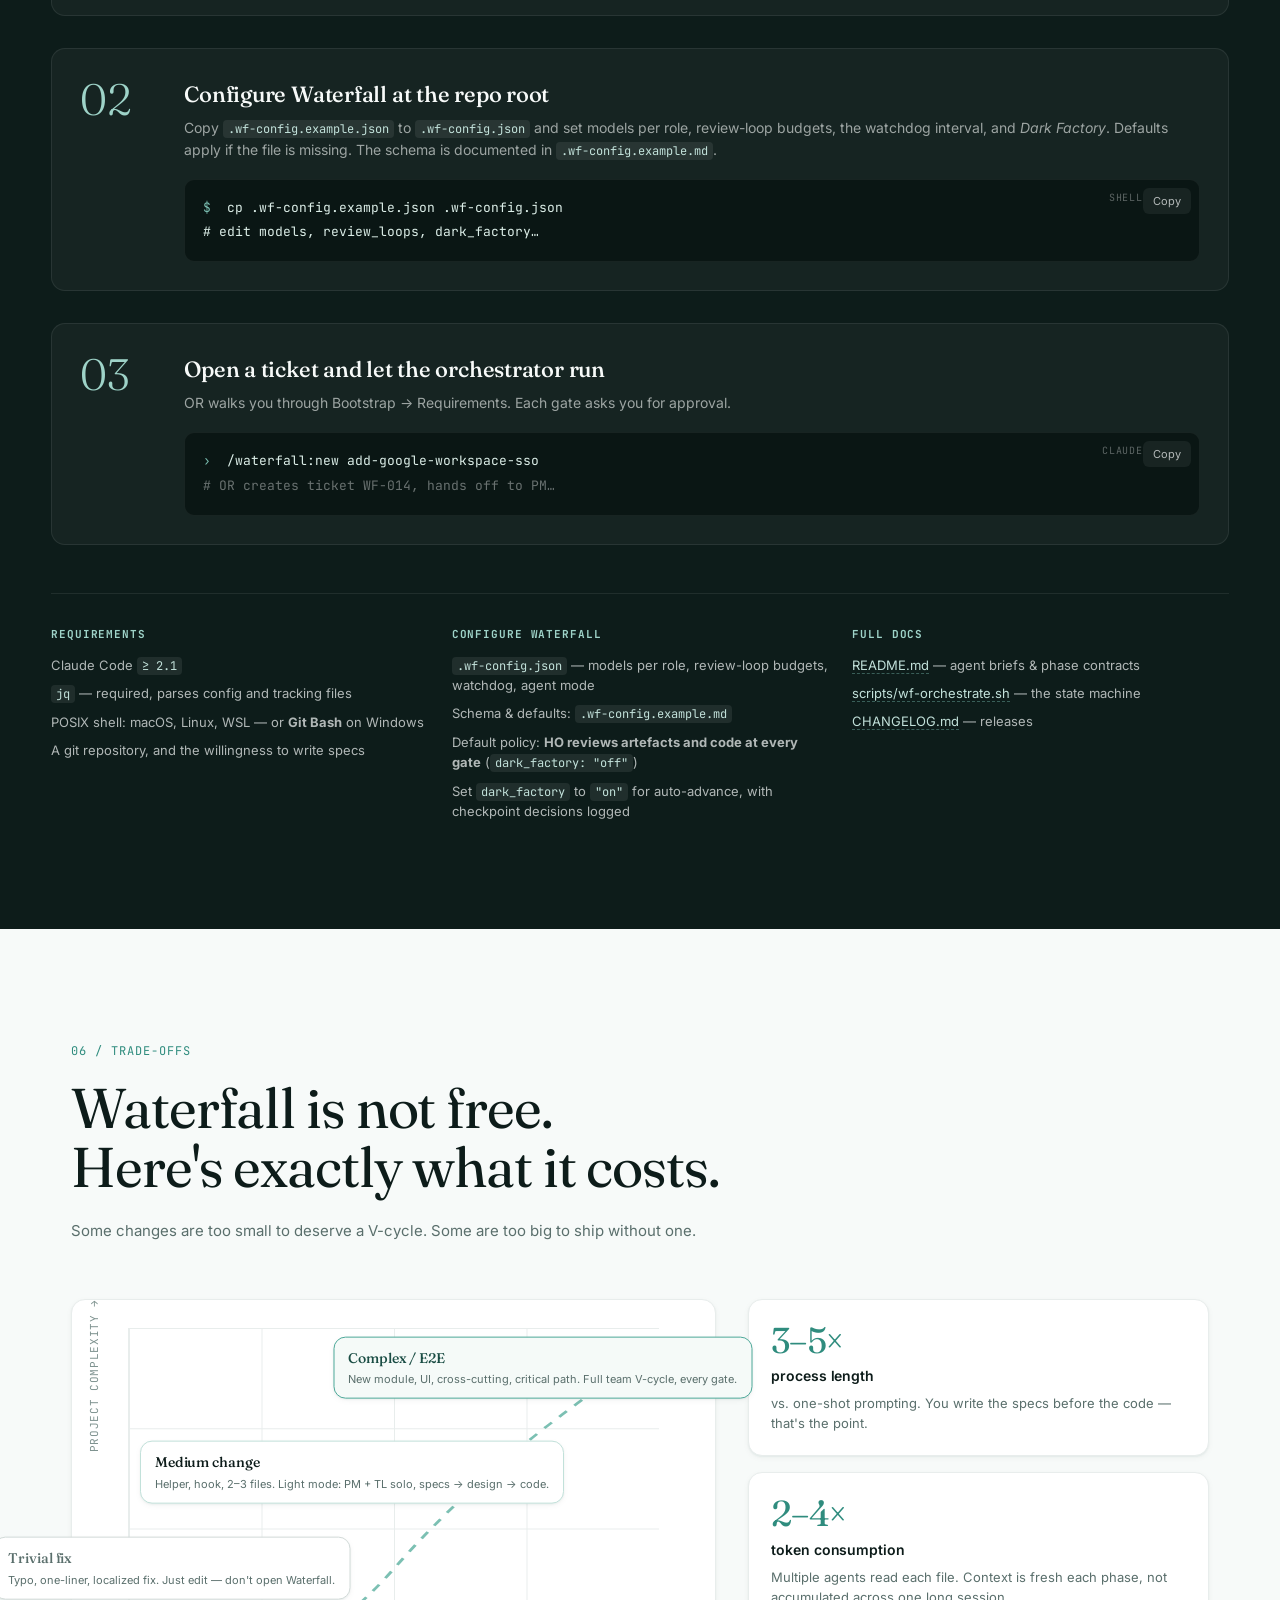
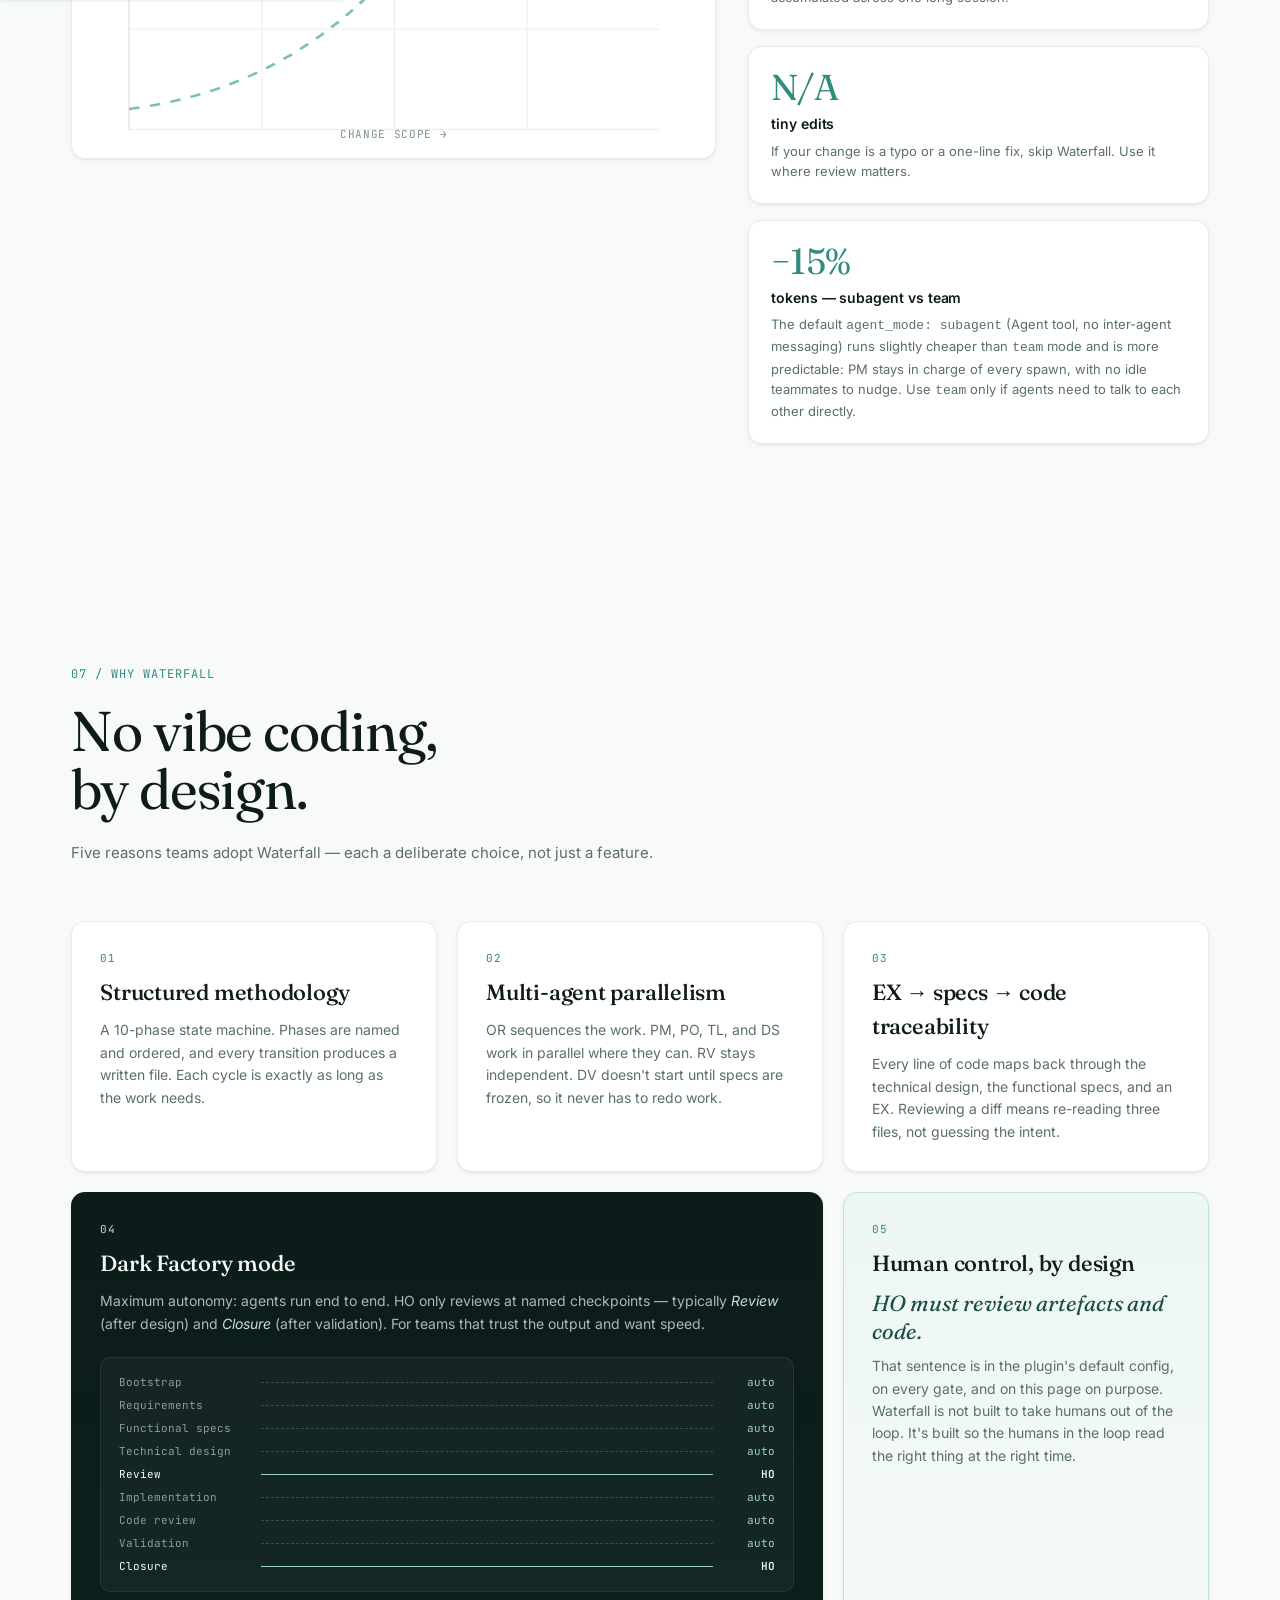
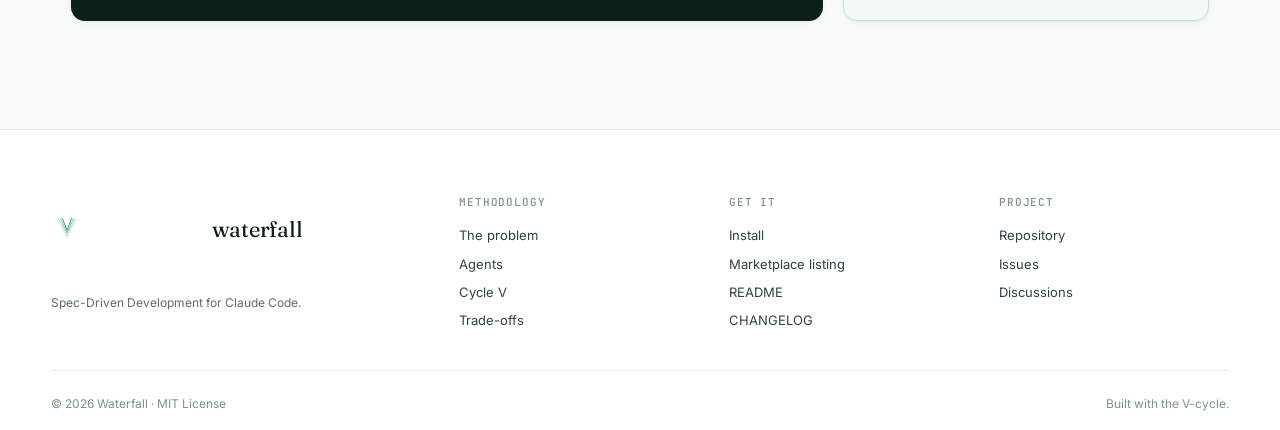
==== commit 53810d20: "docs(site+readme): réécriture plain-language + corrections d'exactitude - homepage relue section par" ====
--- a/claude-design/site/index.html
+++ b/claude-design/site/index.html
@@ -3,8 +3,8 @@
 <head>
 <meta charset="utf-8" />
 <meta name="viewport" content="width=device-width,initial-scale=1" />
-<title>Waterfall — Software-Driven Development for Claude Code</title>
-<meta name="description" content="Waterfall is a multi-agent SDD framework for Claude Code. A team of specialized agents (OR · PM · PO · TL · RV · DV · QA · DS) drives every change through a deterministic V-cycle — from requirements to closure." />
+<title>Waterfall — Spec-Driven Development for Claude Code</title>
+<meta name="description" content="Waterfall is a multi-agent Spec-Driven Development framework for Claude Code. A team of specialized agents (OR · PM · PO · TL · RV · DV · QA · DS) drives every change through a fixed V-cycle — from requirements to closure." />
 <link rel="preconnect" href="https://fonts.googleapis.com">
 <link rel="preconnect" href="https://fonts.gstatic.com" crossorigin>
 <link href="https://fonts.googleapis.com/css2?family=Fraunces:opsz,wght@9..144,300;9..144,400;9..144,500;9..144,600&family=Inter:wght@400;500;600;700&family=JetBrains+Mono:wght@400;500;600&display=swap" rel="stylesheet">
@@ -70,15 +70,15 @@
     </div>
 
     <h1 class="hero__title">
-      <span class="hero__title-l1" style="font-size: 112px">Multi-agent </span><span class="hero__title-l2" style="font-size: 114px">SDD</span><span class="hero__title-l1" style="font-size: 114px"> framework.</span>
+      <span class="hero__title-l1" style="font-size: 112px">Multi-agent </span><span class="hero__title-l2" style="font-size: 114px">Spec-Driven</span><span class="hero__title-l1" style="font-size: 114px"> framework.</span>
       <span class="hero__title-tag" style="font-size: 63px"></span>
-      <span class="hero__title-sub">No more slop. Specs, then code.<br/>Reviewed by humans, drafted by a team of agents.</span>
+      <span class="hero__title-sub">Drafted by a team of agents, reviewed by you.</span>
     </h1>
 
     <p class="hero__lede">
-      Waterfall orchestrates eight specialized agents through a deterministic V-cycle —
-      requirements, specs, design, implementation, review, validation, closure —
-      so Claude Code stops freelancing and starts shipping artefacts you can actually audit.
+      Waterfall runs eight specialized agents through a fixed V-cycle: requirements, specs, design,
+      implementation, review, validation, closure. Each phase produces a written file you review
+      before the next one starts.
     </p>
 
     <div class="hero__actions">
@@ -93,8 +93,8 @@
 
     <div class="hero__cmd" role="region" aria-label="Quick install command">
       <span class="hero__cmd-label">quick install</span>
-      <code class="hero__cmd-line"><span class="prompt">›</span> /plugin install https://github.com/mgallet92i/waterfall</code>
-      <button class="hero__cmd-copy" data-copy="/plugin install https://github.com/mgallet92i/waterfall" aria-label="Copy install command">
+      <code class="hero__cmd-line"><span class="prompt">›</span> /plugin install waterfall@waterfall-local</code>
+      <button class="hero__cmd-copy" data-copy="/plugin install waterfall@waterfall-local" aria-label="Copy install command">
         <svg viewBox="0 0 16 16" width="14" height="14" fill="none" stroke="currentColor" stroke-width="1.5">
           <rect x="4" y="4" width="9" height="9" rx="1.5"/>
           <path d="M3 11V3.5A1.5 1.5 0 0 1 4.5 2H11"/>
@@ -110,11 +110,11 @@
       </div>
       <div class="hero__meta-item">
         <strong>10</strong>
-        <span>deterministic phases</span>
+        <span>fixed phases</span>
       </div>
       <div class="hero__meta-item">
-        <strong>0</strong>
-        <span>vibe coding allowed</span>
+        <strong>n</strong>
+        <span>documents produced</span>
       </div>
     </div>
   </div>
@@ -132,12 +132,12 @@
   <div class="section__head">
     <span class="section__num">01 / Problem</span>
     <h2 class="section__title">
-      LLMs are confident.<br/>
-      Confidence cascades into <em>slop</em>.
+      LLMs are confident even when wrong.<br/>
+      Errors compound at every step.
     </h2>
     <p class="section__lede">
-      One vague prompt, one missed assumption, one improvised refactor — and the agent ships a tower of code
-      that compiles, looks plausible, and is wrong end-to-end. Reviewing it after the fact is harder than writing it from scratch.
+      One vague prompt, one missed assumption, one improvised refactor — and the agent ships code
+      that compiles, looks plausible, and is wrong from end to end. Reviewing it afterward is harder than writing it yourself.
     </p>
   </div>
 
@@ -145,8 +145,8 @@
 
     <article class="problem__card problem__card--cascade">
       <header>
-        <span class="tag tag--warn">cascade failure</span>
-        <h3>The bad cascade</h3>
+        <span class="tag tag--warn">error cascade</span>
+        <h3>How errors cascade</h3>
       </header>
       <div class="cascade">
         <div class="cascade__row is-active"><span class="cascade__step">prompt</span><span class="cascade__bar" style="--w:96%"><i></i></span><span class="cascade__ok">✓ understood</span></div>
@@ -157,14 +157,14 @@
         <div class="cascade__row is-active"><span class="cascade__step">PR</span><span class="cascade__bar cascade__bar--bad" style="--w:8%"><i></i></span><span class="cascade__bad">✗ merged anyway</span></div>
       </div>
       <p class="problem__caption">
-        Each phase compounds the previous one's drift. By the time a human reviews the PR, the original intent is unrecoverable.
+        Each phase builds on the previous one's mistakes. By the time you review the PR, the original intent is lost.
       </p>
     </article>
 
     <article class="problem__card problem__card--zone">
       <header>
         <span class="tag tag--mute">context window</span>
-        <h3>The dumb zone</h3>
+        <h3>Long context degrades output</h3>
       </header>
       <div class="zone">
         <div class="zone__axis">
@@ -174,16 +174,16 @@
         <div class="zone__track">
           <div class="zone__band zone__band--good"></div>
           <div class="zone__band zone__band--mid"></div>
-          <div class="zone__band zone__band--bad" data-label="dumb zone"></div>
+          <div class="zone__band zone__band--bad" data-label="unreliable"></div>
         </div>
         <div class="zone__legend">
           <span><i style="background:#7cc0b3"></i> sharp</span>
           <span><i style="background:#cfe6df"></i> degraded</span>
-          <span><i style="background:#e8b4a8"></i> dumb zone</span>
+          <span><i style="background:#e8b4a8"></i> unreliable</span>
         </div>
       </div>
       <p class="problem__caption">
-        Past a threshold, the agent loses the thread but keeps writing. Waterfall enforces small, scoped phases so every artefact is produced in fresh context.
+        Past a threshold, the model loses track but keeps writing. Waterfall keeps phases small and scoped, so every file is produced in fresh context.
       </p>
     </article>
   </div>
@@ -191,8 +191,7 @@
   <div class="problem__pull">
     <span class="quote-mark" aria-hidden="true">“</span>
     <p>
-      The fix isn't a smarter model. It's a process that <em>refuses to let one model do everything</em>,
-      and that produces written artefacts a human can sign off on at every gate.
+      The process produces <em>files you sign off on</em> at every checkpoint.
     </p>
   </div>
 </section>
@@ -202,12 +201,12 @@
   <div class="section__head">
     <span class="section__num">02 / Agents</span>
     <h2 class="section__title">
-      Eight agents, one human, one ledger.<br/>
+      Eight agents, one human, one trail.<br/>
       Each role owns one job and hands off in writing.
     </h2>
     <p class="section__lede">
-      Specialization is the point. A single super-prompt is a single point of failure;
-      a team produces traceable artefacts with named owners.
+      One giant prompt is a single point of failure. A team of specialized agents produces
+      traceable files, each with a named owner.
     </p>
   </div>
 
@@ -215,16 +214,16 @@
     <article class="agent" data-role="OR">
       <span class="agent__code">OR</span>
       <h3>Orchestrator</h3>
-      <p>Drives the state machine. Locks scope, sequences phases, calls the next agent. Never writes product content.</p>
-      <ul class="agent__io">
-        <li><span>in</span> ticket, ledger</li>
+      <p>Drives the state machine: locks scope, sequences phases, and calls the next agent. Never writes product content.</p>
+      <ul class="agent__io">
+        <li><span>in</span> ticket, tracking</li>
         <li><span>out</span> phase transitions</li>
       </ul>
     </article>
     <article class="agent" data-role="PM">
       <span class="agent__code">PM</span>
       <h3>Product Manager</h3>
-      <p>Interviews HO, writes PRD.md. Owns the REQUIREMENTS phase end-to-end. Also drives CLOSURE (retro, PR).</p>
+      <p>Interviews HO and writes PRD.md. Owns the Requirements phase, and also drives Closure (retro, PR).</p>
       <ul class="agent__io">
         <li><span>in</span> HO interview, trigger</li>
         <li><span>out</span> PRD.md, retro.md</li>
@@ -233,7 +232,7 @@
     <article class="agent" data-role="PO">
       <span class="agent__code">PO</span>
       <h3>Product Owner</h3>
-      <p>Reads PRD.md authored by PM. Writes functional specs and acceptance criteria. Starts at FUNCTIONAL_SPECS.</p>
+      <p>Reads the PRD.md written by PM, then writes the functional specs and acceptance criteria. Starts at the Functional specs phase.</p>
       <ul class="agent__io">
         <li><span>in</span> PRD.md</li>
         <li><span>out</span> functional specs, AC</li>
@@ -242,7 +241,7 @@
     <article class="agent" data-role="TL">
       <span class="agent__code">TL</span>
       <h3>Tech Lead</h3>
-      <p>Owns the technical design. Picks the architecture, documents trade-offs, calls hosting and stack.</p>
+      <p>Owns the technical design: picks the architecture, documents trade-offs, and decides hosting and stack.</p>
       <ul class="agent__io">
         <li><span>in</span> functional specs</li>
         <li><span>out</span> technical design</li>
@@ -251,7 +250,7 @@
     <article class="agent" data-role="RV">
       <span class="agent__code">RV</span>
       <h3>Reviewer</h3>
-      <p>Independent gate at every phase boundary. Reads, challenges, blocks. Never writes the artefact under review.</p>
+      <p>An independent gate at every phase boundary. Reads, challenges, and blocks — but never writes the file it reviews.</p>
       <ul class="agent__io">
         <li><span>in</span> any artefact</li>
         <li><span>out</span> review verdict</li>
@@ -260,7 +259,7 @@
     <article class="agent" data-role="DV">
       <span class="agent__code">DV</span>
       <h3>Developer</h3>
-      <p>Writes the code. Only the code. Against frozen specs. Never re-opens a closed phase.</p>
+      <p>Writes the code, and only the code, against frozen specs. Never reopens a closed phase.</p>
       <ul class="agent__io">
         <li><span>in</span> tech design</li>
         <li><span>out</span> code, diffs</li>
@@ -269,7 +268,7 @@
     <article class="agent" data-role="QA">
       <span class="agent__code">QA</span>
       <h3>Quality Assurance</h3>
-      <p>Replays acceptance criteria against the build. Cross-browser, cross-flow. Reports verifiable failures.</p>
+      <p>Replays the acceptance criteria against the build, across browsers and flows. Reports failures with evidence.</p>
       <ul class="agent__io">
         <li><span>in</span> AC, build</li>
         <li><span>out</span> validation report</li>
@@ -278,7 +277,7 @@
     <article class="agent" data-role="DS">
       <span class="agent__code">DS</span>
       <h3>Designer</h3>
-      <p>Visual + interaction design when the deliverable has a UI. Pairs with PO on flows, TL on feasibility.</p>
+      <p>Visual and interaction design, when the deliverable has a UI. Works with PO on flows and TL on feasibility.</p>
       <ul class="agent__io">
         <li><span>in</span> functional specs</li>
         <li><span>out</span> mocks, design tokens</li>
@@ -287,7 +286,7 @@
     <article class="agent agent--ho" data-role="HO">
       <span class="agent__code">HO</span>
       <h3>Human Operator</h3>
-      <p>You. The only non-agent role. Sets scope, signs every gate, and is accountable for what ships. Waterfall is built around your sign-off — not around removing it.</p>
+      <p>You — the only non-agent role. You set the scope, sign every gate, and are accountable for what ships. Waterfall is built around your sign-off, not around removing it.</p>
       <ul class="agent__io">
         <li><span>in</span> any artefact, any diff</li>
         <li><span>out</span> approval, change request, block</li>
@@ -298,7 +297,7 @@
   <div class="agents__lane">
     <div class="lane__header">
       <span class="section__num">Hand-off lane</span>
-      <p>Read left to right. Every arrow is a written artefact. HO checkpoints sit below — each one gates the transition above it.</p>
+      <p>Read left to right. Every arrow is a written file. HO checkpoints sit below — each one gates the transition above it.</p>
     </div>
 
     <div class="lane2">
@@ -377,49 +376,49 @@
 
     <ol class="vcycle__list">
       <!-- Bootstrap -->
-      <li class="vphase vphase--preamble" style="left:-50px; top:0px; width:150px;" data-tip="OR scaffolds the cycle, locks scope, initialises the ledger.">
+      <li class="vphase vphase--preamble" style="left:-50px; top:0px; width:150px;" data-tip="OR sets up the cycle, locks scope, and creates the tracking file.">
         <span class="vphase__id">01 · Bootstrap</span>
         <span class="vphase__owner">OR</span>
       </li>
 
       <!-- Left arm -->
-      <li class="vphase vphase--left" style="left:0px; top:100px; width:150px;" data-tip="PM interviews HO and writes PRD.md. EX stories and structured requirements are written.">
+      <li class="vphase vphase--left" style="left:0px; top:100px; width:150px;" data-tip="PM interviews HO and writes PRD.md: experience expectations and structured requirements.">
         <span class="vphase__id">02 · Requirements</span>
         <span class="vphase__owner">PM</span>
       </li>
-      <li class="vphase vphase--left" style="left:90px; top:200px; width:170px;" data-tip="Functional behaviour, flows, edge cases, acceptance criteria. No code yet.">
+      <li class="vphase vphase--left" style="left:90px; top:200px; width:170px;" data-tip="PO writes the functional behaviour, flows, edge cases, and acceptance criteria. No code yet.">
         <span class="vphase__id">03 · Functional specs</span>
         <span class="vphase__owner">PO</span>
       </li>
-      <li class="vphase vphase--left" style="left:170px; top:300px; width:170px;" data-tip="TL writes the architecture and stack. Trade-offs documented.">
+      <li class="vphase vphase--left" style="left:170px; top:300px; width:170px;" data-tip="TL writes the architecture and stack, and documents the trade-offs.">
         <span class="vphase__id">04 · Technical design</span>
         <span class="vphase__owner">TL</span>
       </li>
-      <li class="vphase vphase--left" style="left:340px; top:300px; width:110px;" data-tip="RV reviews every artefact above. HO must approve before any line of code is written.">
+      <li class="vphase vphase--left" style="left:340px; top:300px; width:110px;" data-tip="RV reviews every file above. HO must approve before any code is written.">
         <span class="vphase__id">05 · Review</span>
         <span class="vphase__owner">RV · HO</span>
       </li>
 
       <!-- Apex -->
-      <li class="vphase vphase--apex" style="left:265px; top:400px; width:110px;" data-tip="TL breaks the design into Tasks — named, sized, sequenced units of work.">
+      <li class="vphase vphase--apex" style="left:265px; top:400px; width:110px;" data-tip="TL breaks the design into tasks — named, sized, and sequenced units of work.">
         <span class="vphase__id">06 · Planning</span>
         <span class="vphase__owner">TL</span>
       </li>
-      <li class="vphase vphase--apex" style="left:400px; top:400px; width:150px;" data-tip="DV codes against frozen specs and tasks. One task at a time, never reopens a closed phase.">
+      <li class="vphase vphase--apex" style="left:400px; top:400px; width:150px;" data-tip="DV writes code against frozen specs and tasks, one task at a time, and never reopens a closed phase.">
         <span class="vphase__id">07 · Implementation</span>
         <span class="vphase__owner">DV</span>
       </li>
 
       <!-- Right arm -->
-      <li class="vphase vphase--right" style="left:470px; top:300px; width:150px;" data-tip="RV reads diffs against the technical design. HO signs before validation begins.">
+      <li class="vphase vphase--right" style="left:470px; top:300px; width:150px;" data-tip="RV reviews the diffs against the technical design. HO signs off before validation begins.">
         <span class="vphase__id">08 · Code review</span>
         <span class="vphase__owner">RV · HO</span>
       </li>
-      <li class="vphase vphase--right" style="left:560px; top:200px; width:150px;" data-tip="QA replays every AC against the build. Pass / fail with evidence.">
+      <li class="vphase vphase--right" style="left:560px; top:200px; width:150px;" data-tip="QA replays every acceptance criterion against the build. Pass or fail, with evidence.">
         <span class="vphase__id">09 · Validation</span>
         <span class="vphase__owner">QA</span>
       </li>
-      <li class="vphase vphase--right" style="left:640px; top:100px; width:150px;" data-tip="OR archives artefacts, writes the ledger entry. HO final sign-off.">
+      <li class="vphase vphase--right" style="left:640px; top:100px; width:150px;" data-tip="OR archives the files and writes the tracking entry. Final HO sign-off.">
         <span class="vphase__id">10 · Closure</span>
         <span class="vphase__owner">OR · HO</span>
       </li>
@@ -429,7 +428,7 @@
 
   <div class="cycle__legend">
     <div><span class="leg-dot" style="background:#2f8c7e"></span><strong>HO</strong> Human owner — signs every gate.</div>
-    <div><span class="leg-dot" style="background:#7cc0b3"></span><strong>Artefact</strong> Every phase emits a written, reviewable file.</div>
+    <div><span class="leg-dot" style="background:#7cc0b3"></span><strong>Artefact</strong> Every phase produces a written, reviewable file.</div>
     <div><span class="leg-dot" style="background:#cfe6df"></span><strong>Gate</strong> No phase advances without explicit approval.</div>
   </div>
 
@@ -453,37 +452,37 @@
           <tr>
             <td><span class="glossary__abbr">EX</span></td>
             <td>Experience expectation</td>
-            <td>A user-facing expectation in <code>specs.md</code>, prioritized MUST / SHOULD / MAY. The unit of intent every downstream artefact traces back to.</td>
+            <td>A user-facing expectation in <code>specs.md</code>, prioritized MUST / SHOULD / MAY. Every downstream file traces back to one.</td>
             <td><span class="glossary__owner-pill">PO</span></td>
           </tr>
           <tr>
             <td><span class="glossary__abbr">INV</span></td>
             <td>Invariant</td>
-            <td>A non-negotiable property the system must always preserve, in <code>specs.md</code>. Cross-cutting; doesn't belong to any single EX.</td>
+            <td>A rule the system must always preserve, in <code>specs.md</code>. Cross-cutting — it doesn't belong to any single EX.</td>
             <td><span class="glossary__owner-pill">PO</span></td>
           </tr>
           <tr>
             <td><span class="glossary__abbr">TF</span></td>
             <td>Functional test</td>
-            <td>Testable GIVEN / WHEN / THEN scenario in <code>acceptance.md</code>. The contract QA replays at validation.</td>
+            <td>A testable GIVEN / WHEN / THEN scenario in <code>acceptance.md</code>. QA replays it at validation.</td>
             <td><span class="glossary__owner-pill">PO</span></td>
           </tr>
           <tr>
             <td><span class="glossary__abbr">T</span></td>
             <td>Task</td>
-            <td>Sized unit of work in <code>tasks.md</code>, traced to one or more EX. The DV's worklist.</td>
+            <td>A sized unit of work in <code>tasks.md</code>, traced to one or more EX. The DV works through these.</td>
             <td><span class="glossary__owner-pill">TL</span></td>
           </tr>
           <tr>
             <td><span class="glossary__abbr">B</span></td>
             <td>Blocker</td>
-            <td>Review finding in <code>review.md</code> that prevents convergence. Must be resolved before the artefact is signed off.</td>
+            <td>A review finding in <code>review.md</code> serious enough to block sign-off. Must be resolved before the artefact is approved.</td>
             <td><span class="glossary__owner-pill">RV</span></td>
           </tr>
           <tr>
             <td><span class="glossary__abbr">Q</span></td>
             <td>Question</td>
-            <td>Review-time clarification in <code>review.md</code>, routed to PM, PO, or TL. Non-blocking but must be answered.</td>
+            <td>A clarification raised during review in <code>review.md</code>, routed to PM, PO, or TL. It doesn't block, but it must be answered.</td>
             <td><span class="glossary__owner-pill">RV</span></td>
           </tr>
           <tr>
@@ -501,7 +500,7 @@
           <tr>
             <td><span class="glossary__abbr">OBS</span></td>
             <td>Observation</td>
-            <td>An in-vivo observation about the workflow itself, logged in <code>tracking.md</code> or <code>or.log</code>. Aggregated into <code>retro.md</code> at closure.</td>
+            <td>An observation about the workflow itself, logged in <code>tracking.md</code> or <code>or.log</code> while it runs. Collected into <code>retro.md</code> at closure.</td>
             <td><span class="glossary__owner-pill">any</span></td>
           </tr>
         </tbody>
@@ -519,7 +518,7 @@
       Then drive Claude Code with <code>/waterfall</code>.
     </h2>
     <p class="section__lede">
-      Waterfall ships as a Claude Code plugin. Marketplace-ready, no build step on your side.
+      Waterfall ships as a Claude Code plugin. No build step on your side.
     </p>
   </div>
 
@@ -527,12 +526,13 @@
     <li class="install__step">
       <span class="install__num">01</span>
       <div class="install__body">
-        <h3>Install from GitHub</h3>
-        <p>One slash command — Waterfall installs directly from this repository. Marketplace listing coming soon.</p>
+        <h3>Install from a local clone</h3>
+        <p>Clone the repo, register it as a local marketplace, then install. Marketplace listing coming soon.</p>
         <div class="code">
           <span class="code__lang">claude</span>
-          <pre><code><span class="prompt">›</span> /plugin install https://github.com/mgallet92i/waterfall</code></pre>
-          <button class="code__copy" data-copy="/plugin install https://github.com/mgallet92i/waterfall">Copy</button>
+          <pre><code><span class="prompt">›</span> /plugin marketplace add &lt;path-to-clone&gt;
+<span class="prompt">›</span> /plugin install waterfall@waterfall-local</code></pre>
+          <button class="code__copy" data-copy="/plugin install waterfall@waterfall-local">Copy</button>
         </div>
       </div>
     </li>
@@ -540,8 +540,8 @@
     <li class="install__step">
       <span class="install__num">02</span>
       <div class="install__body">
-        <h3>Configure HO at the repo root</h3>
-        <p>Copy <code>.wf-config.example.json</code> to <code>.wf-config.json</code> and tune models per role, review-loop budgets, watchdog interval, and <em>Dark Factory</em>. Defaults apply if the file is absent. Schema lives in <code>.wf-config.example.md</code>.</p>
+        <h3>Configure Waterfall at the repo root</h3>
+        <p>Copy <code>.wf-config.example.json</code> to <code>.wf-config.json</code> and set models per role, review-loop budgets, the watchdog interval, and <em>Dark Factory</em>. Defaults apply if the file is missing. The schema is documented in <code>.wf-config.example.md</code>.</p>
         <div class="code">
           <span class="code__lang">shell</span>
           <pre><code><span class="prompt">$</span> cp .wf-config.example.json .wf-config.json
@@ -555,7 +555,7 @@
       <span class="install__num">03</span>
       <div class="install__body">
         <h3>Open a ticket and let the orchestrator run</h3>
-        <p>OR walks you through Bootstrap → Requirements. Each gate pings you for approval.</p>
+        <p>OR walks you through Bootstrap → Requirements. Each gate asks you for approval.</p>
         <div class="code">
           <span class="code__lang">claude</span>
           <pre><code><span class="prompt">›</span> /waterfall:new add-google-workspace-sso
@@ -571,18 +571,18 @@
       <h4>Requirements</h4>
       <ul>
         <li>Claude Code <code>≥ 2.1</code></li>
-        <li><code>jq</code> (required — config &amp; ledger parsing)</li>
+        <li><code>jq</code> — required, parses config and tracking files</li>
         <li>POSIX shell: macOS, Linux, WSL — or <strong>Git Bash</strong> on Windows</li>
-        <li>A repo and a willingness to write specs</li>
+        <li>A git repository, and the willingness to write specs</li>
       </ul>
     </div>
     <div>
-      <h4>Configure HO</h4>
+      <h4>Configure Waterfall</h4>
       <ul>
         <li><code>.wf-config.json</code> — models per role, review-loop budgets, watchdog, agent mode</li>
         <li>Schema &amp; defaults: <code>.wf-config.example.md</code></li>
         <li>Default policy: <strong>HO reviews artefacts and code at every gate</strong> (<code>dark_factory: "off"</code>)</li>
-        <li>Flip <code>dark_factory</code> to <code>"on"</code> for auto-advance with logged checkpoint decisions</li>
+        <li>Set <code>dark_factory</code> to <code>"on"</code> for auto-advance, with checkpoint decisions logged</li>
       </ul>
     </div>
     <div>
@@ -605,7 +605,7 @@
       Here's exactly what it costs.
     </h2>
     <p class="section__lede">
-      We're transparent about fit. Some changes are too small to deserve a V-cycle. Some are too big to ship without one.
+      Some changes are too small to deserve a V-cycle. Some are too big to ship without one.
     </p>
   </div>
 
@@ -616,25 +616,17 @@
         <span class="tradeoff__x">change scope →</span>
       </div>
       <div class="tradeoff__plot">
-        <div class="zone-pill zone-pill--free"   style="left:6%; top:62%">
-          <strong>typo · one-liner</strong>
-          <small>Just edit. Don't open Waterfall.</small>
-        </div>
-        <div class="zone-pill zone-pill--light"  style="left:24%; top:48%">
-          <strong>small feature</strong>
-          <small>Light cycle, skip TL phase.</small>
-        </div>
-        <div class="zone-pill zone-pill--full"   style="left:48%; top:30%">
-          <strong>full feature</strong>
-          <small>Full V-cycle. Sweet spot.</small>
-        </div>
-        <div class="zone-pill zone-pill--full"   style="left:68%; top:18%">
-          <strong>cross-cutting refactor</strong>
-          <small>Full V-cycle, multiple RV gates.</small>
-        </div>
-        <div class="zone-pill zone-pill--break"  style="left:84%; top:6%">
-          <strong>greenfield system</strong>
-          <small>Run cycles per epic.</small>
+        <div class="zone-pill zone-pill--free"  style="left:8%; top:60%">
+          <strong>Trivial fix</strong>
+          <small>Typo, one-liner, localized fix. Just edit — don't open Waterfall.</small>
+        </div>
+        <div class="zone-pill zone-pill--light" style="left:42%; top:36%">
+          <strong>Medium change</strong>
+          <small>Helper, hook, 2–3 files. Light mode: PM + TL solo, specs → design → code.</small>
+        </div>
+        <div class="zone-pill zone-pill--full"  style="left:78%; top:10%">
+          <strong>Complex / E2E</strong>
+          <small>New module, UI, cross-cutting, critical path. Full team V-cycle, every gate.</small>
         </div>
         <svg class="tradeoff__curve" viewBox="0 0 100 100" preserveAspectRatio="none">
           <path d="M 0 95 Q 30 90 50 60 T 100 5" stroke="#7cc0b3" stroke-width="0.6" fill="none" stroke-dasharray="2 2"/>
@@ -646,12 +638,12 @@
       <li>
         <span class="tradeoff__cost-num">3–5×</span>
         <h4>process length</h4>
-        <p>vs. one-shot prompting. You write specs before code; that's the whole pitch.</p>
+        <p>vs. one-shot prompting. You write the specs before the code — that's the point.</p>
       </li>
       <li>
         <span class="tradeoff__cost-num">2–4×</span>
         <h4>token consumption</h4>
-        <p>Multiple agents read each artefact. Context is fresh per phase, not bloated per session.</p>
+        <p>Multiple agents read each file. Context is fresh each phase, not accumulated across one long session.</p>
       </li>
       <li>
         <span class="tradeoff__cost-num">N/A</span>
@@ -661,7 +653,7 @@
       <li>
         <span class="tradeoff__cost-num">−15%</span>
         <h4>tokens — subagent vs team</h4>
-        <p>Default <code>agent_mode: subagent</code> (Agent tool, no inter-agent SendMessage) runs slightly cheaper than <code>team</code> mode and is more deterministic — PM stays in charge of every spawn, no idle teammates to repoke. Switch to <code>team</code> only if agents need to chat directly.</p>
+        <p>The default <code>agent_mode: subagent</code> (Agent tool, no inter-agent messaging) runs slightly cheaper than <code>team</code> mode and is more predictable: PM stays in charge of every spawn, with no idle teammates to nudge. Use <code>team</code> only if agents need to talk to each other directly.</p>
       </li>
     </ul>
   </div>
@@ -672,10 +664,10 @@
   <div class="section__head">
     <span class="section__num">07 / Why Waterfall</span>
     <h2 class="section__title">
-      Anti-vibe-coding,<br/>by construction.
+      No vibe coding,<br/>by design.
     </h2>
     <p class="section__lede">
-      Five reasons teams adopt Waterfall — and why each one is a deliberate stance, not a feature list.
+      Five reasons teams adopt Waterfall — each a deliberate choice, not just a feature.
     </p>
   </div>
 
@@ -683,22 +675,22 @@
     <article class="why__card">
       <span class="why__num">01</span>
       <h3>Structured methodology</h3>
-      <p>A 10-phase state machine. Phases are named, ordered, and every transition emits a written artefact. No cycle is shorter or longer than the work demands.</p>
+      <p>A 10-phase state machine. Phases are named and ordered, and every transition produces a written file. Each cycle is exactly as long as the work needs.</p>
     </article>
     <article class="why__card">
       <span class="why__num">02</span>
       <h3>Multi-agent parallelism</h3>
-      <p>OR sequences. PM, PO, TL, DS work in parallel where they can. RV is independent. DV doesn't start until specs are frozen — so it never has to redo work.</p>
+      <p>OR sequences the work. PM, PO, TL, and DS work in parallel where they can. RV stays independent. DV doesn't start until specs are frozen, so it never has to redo work.</p>
     </article>
     <article class="why__card">
       <span class="why__num">03</span>
       <h3>EX → specs → code traceability</h3>
-      <p>Every line of code maps back through technical design, functional specs, and an EX story. Reviewing a diff means re-reading three files, not guessing intent.</p>
+      <p>Every line of code maps back through the technical design, the functional specs, and an EX. Reviewing a diff means re-reading three files, not guessing the intent.</p>
     </article>
     <article class="why__card why__card--feature">
       <span class="why__num">04</span>
       <h3>Dark Factory mode</h3>
-      <p>Maximum autonomy. Agents run end-to-end. HO only reviews at named checkpoints — typically <em>Review</em> (after design) and <em>Closure</em> (after validation). For teams that trust the artefacts and want speed.</p>
+      <p>Maximum autonomy: agents run end to end. HO only reviews at named checkpoints — typically <em>Review</em> (after design) and <em>Closure</em> (after validation). For teams that trust the output and want speed.</p>
       <div class="why__dark">
         <div class="why__dark-row">
           <span>Bootstrap</span><span class="dot-line"></span><span class="auto">auto</span>
@@ -734,8 +726,8 @@
       <h3>Human control, by design</h3>
       <p>
         <strong>HO must review artefacts and code.</strong>
-        That sentence is in the plugin's default config, on every gate, and on this homepage on purpose.
-        Waterfall is not built to take humans out of the loop. It's built so the humans in the loop are reading the right thing at the right time.
+        That sentence is in the plugin's default config, on every gate, and on this page on purpose.
+        Waterfall is not built to take humans out of the loop. It's built so the humans in the loop read the right thing at the right time.
       </p>
     </article>
   </div>
@@ -754,7 +746,7 @@
         </g>
       </svg>
       <span>waterfall</span>
-      <small>Software-Driven Development for Claude Code.</small>
+      <small>Spec-Driven Development for Claude Code.</small>
     </div>
 
     <div class="foot__col">
@@ -780,7 +772,7 @@
   </div>
   <div class="foot__base">
     <span>© 2026 Waterfall · MIT License</span>
-    <span>Built with the V-cycle. <a href="#">View build ledger</a>.</span>
+    <span>Built with the V-cycle.</span>
   </div>
 </footer>
 
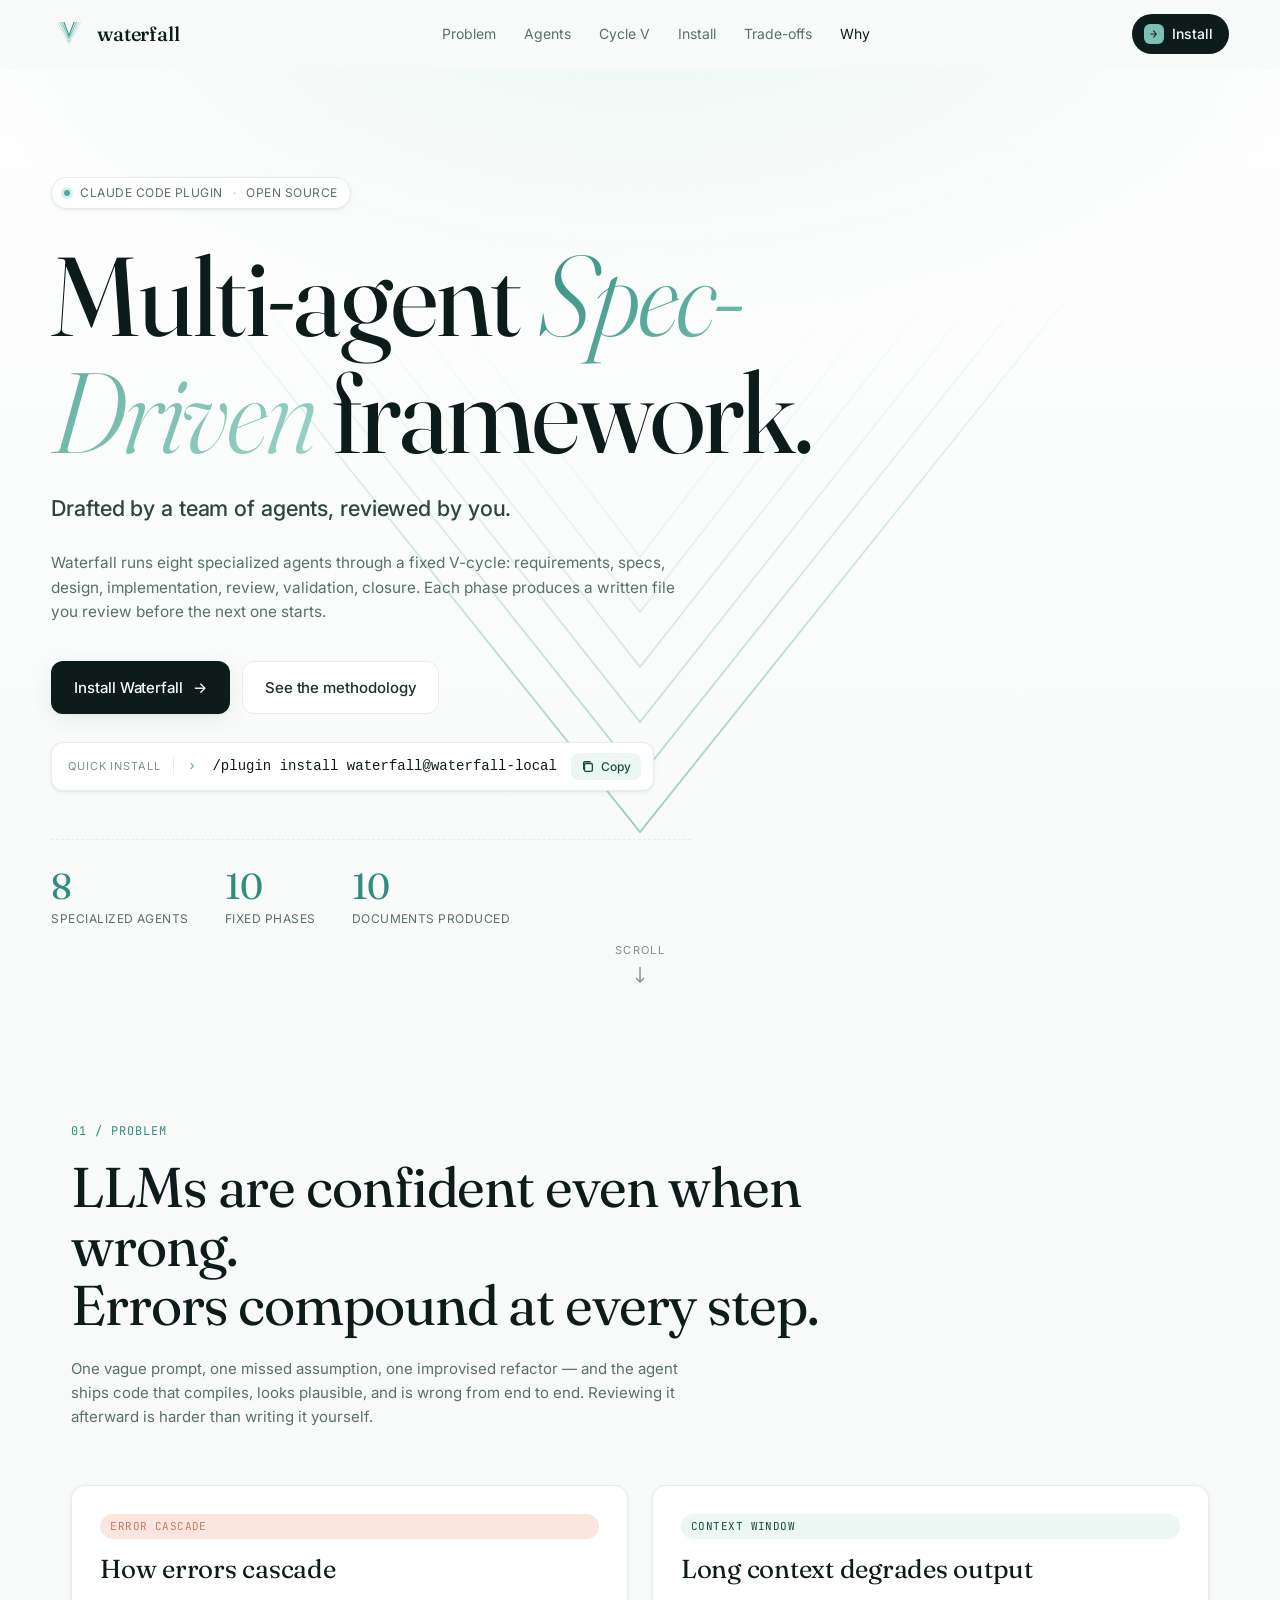
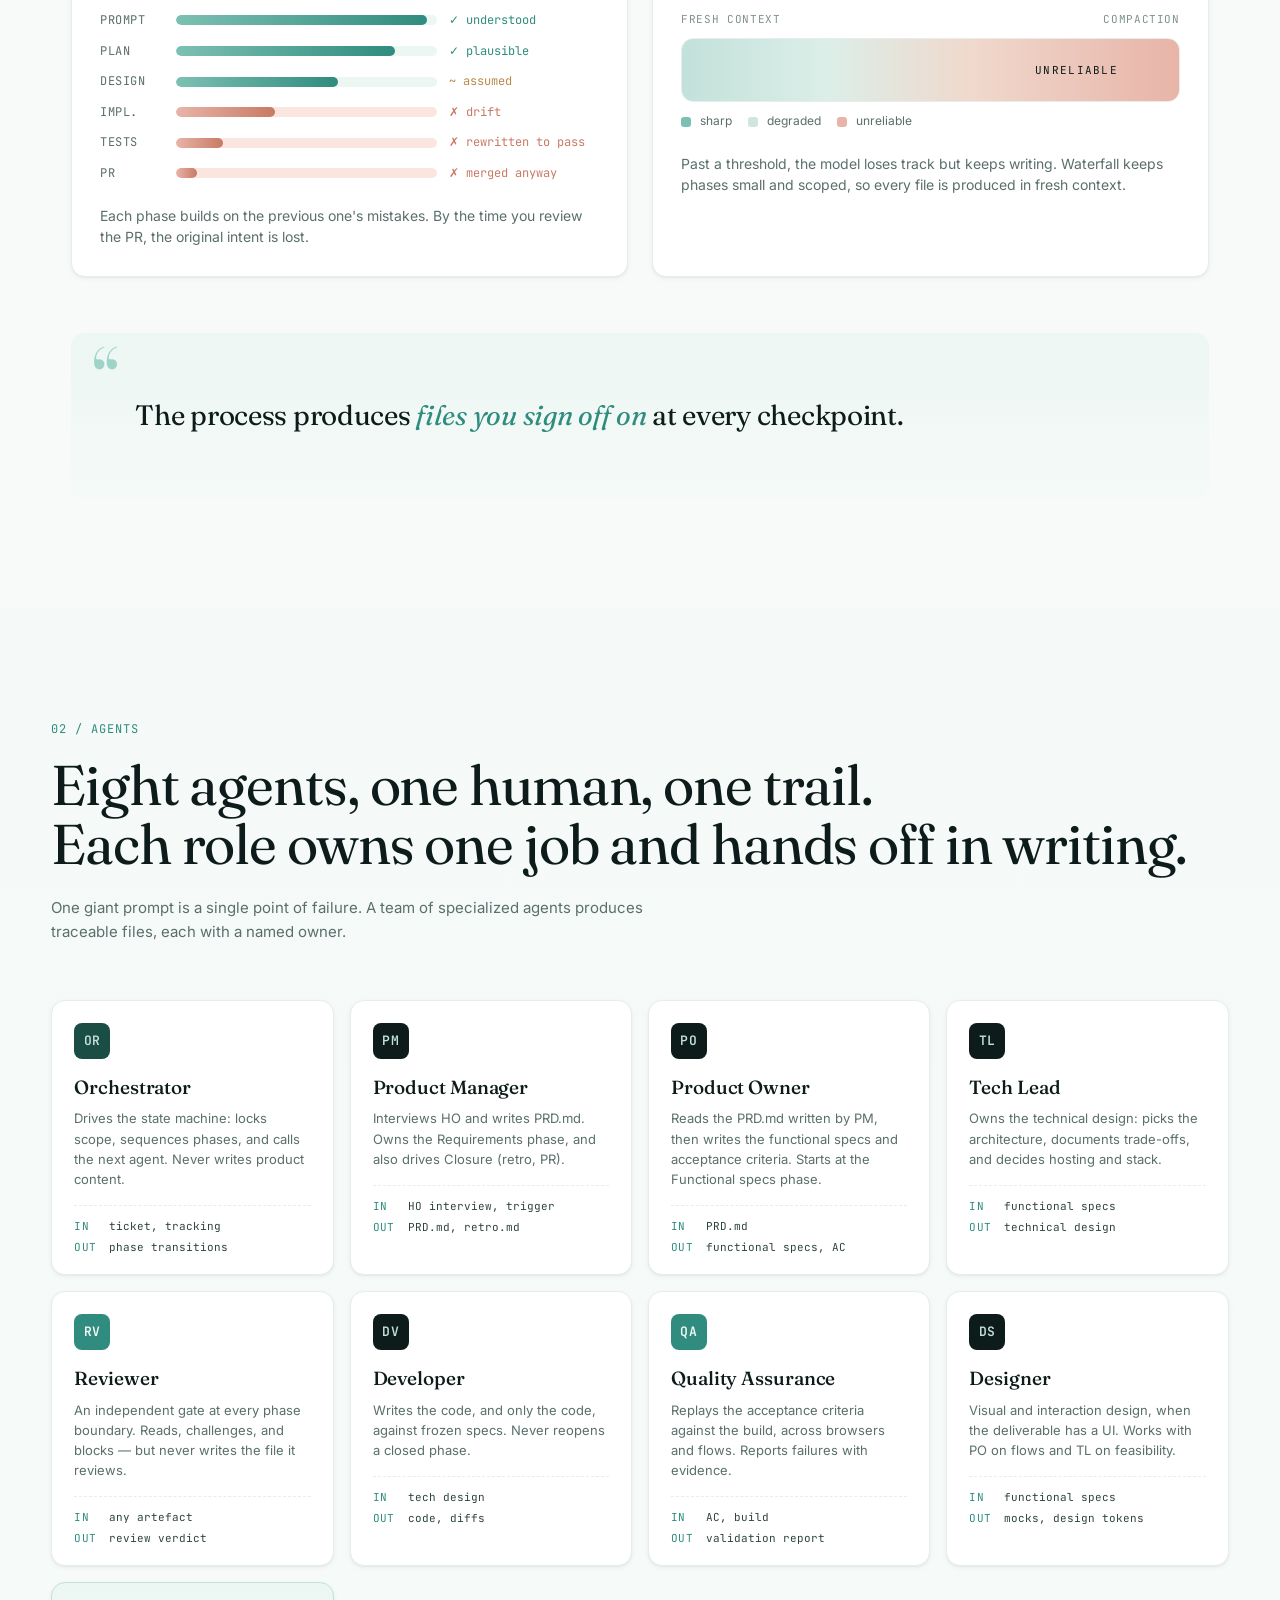
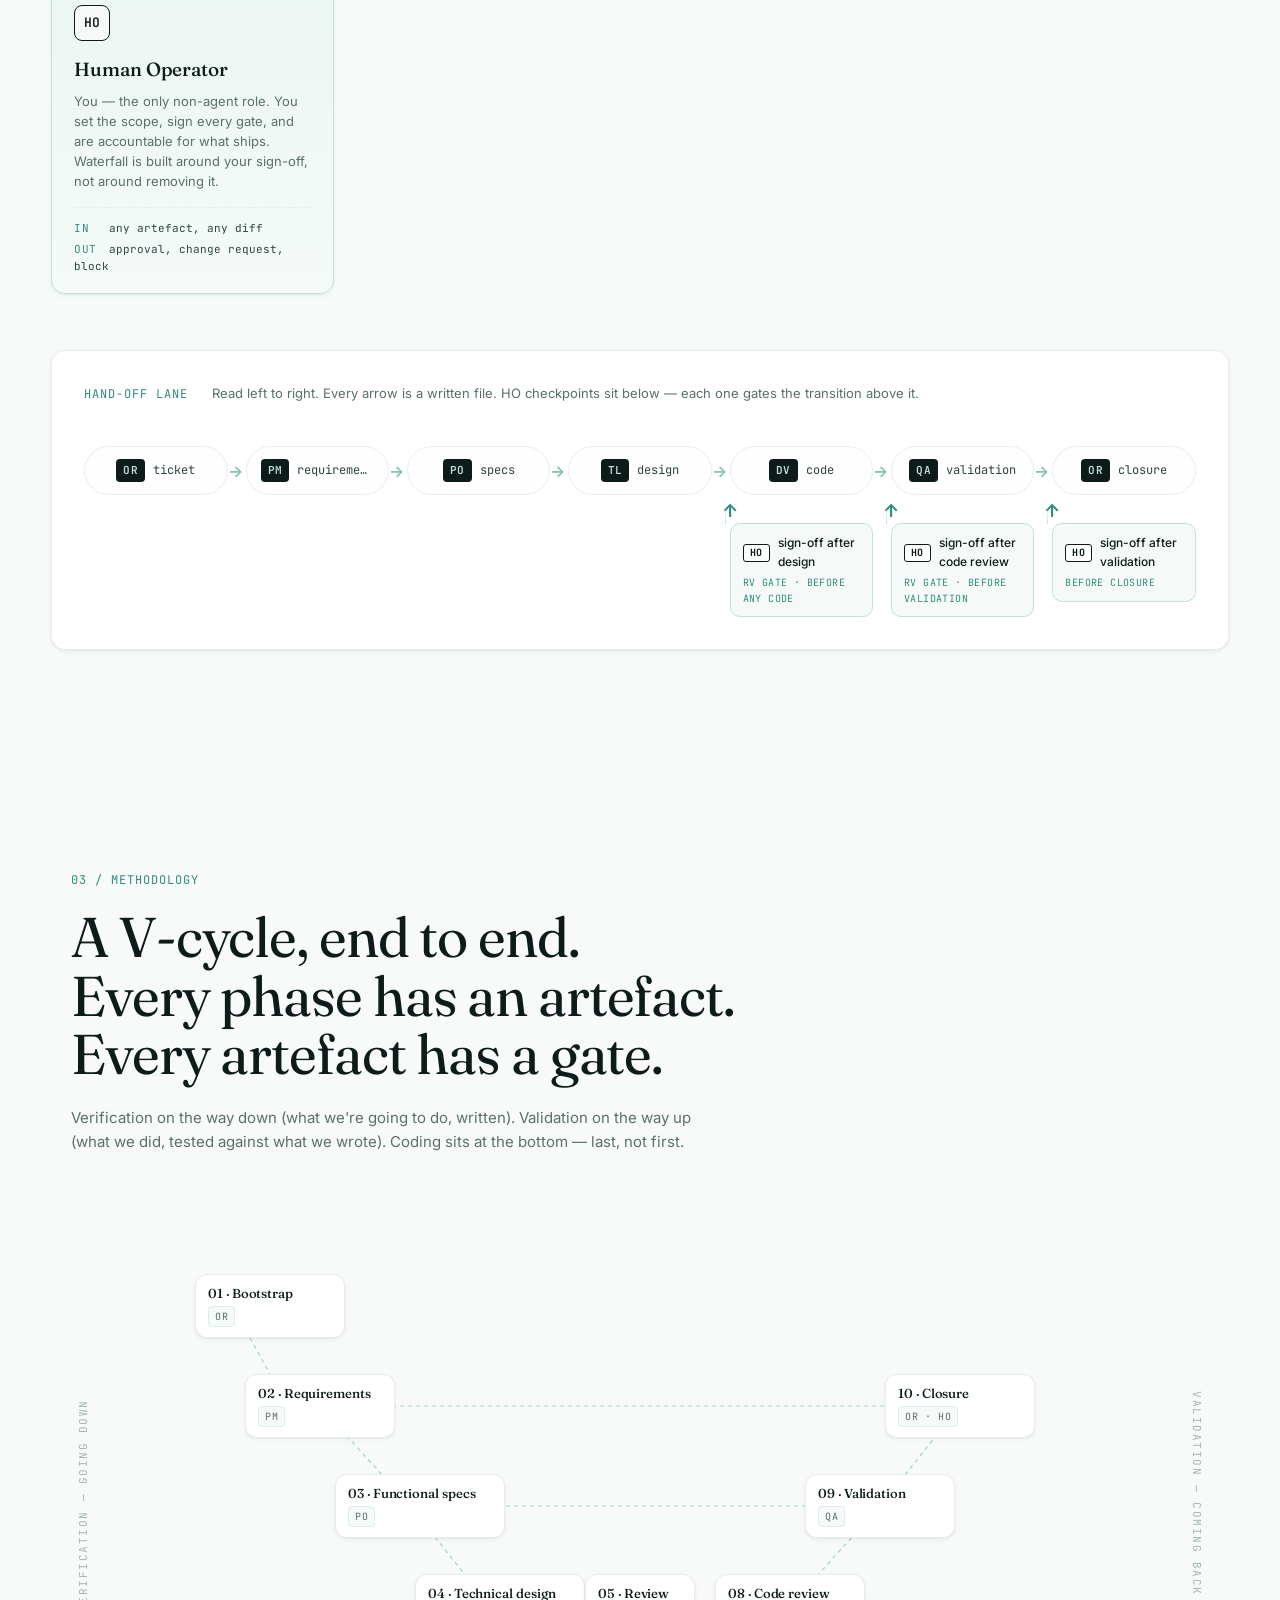
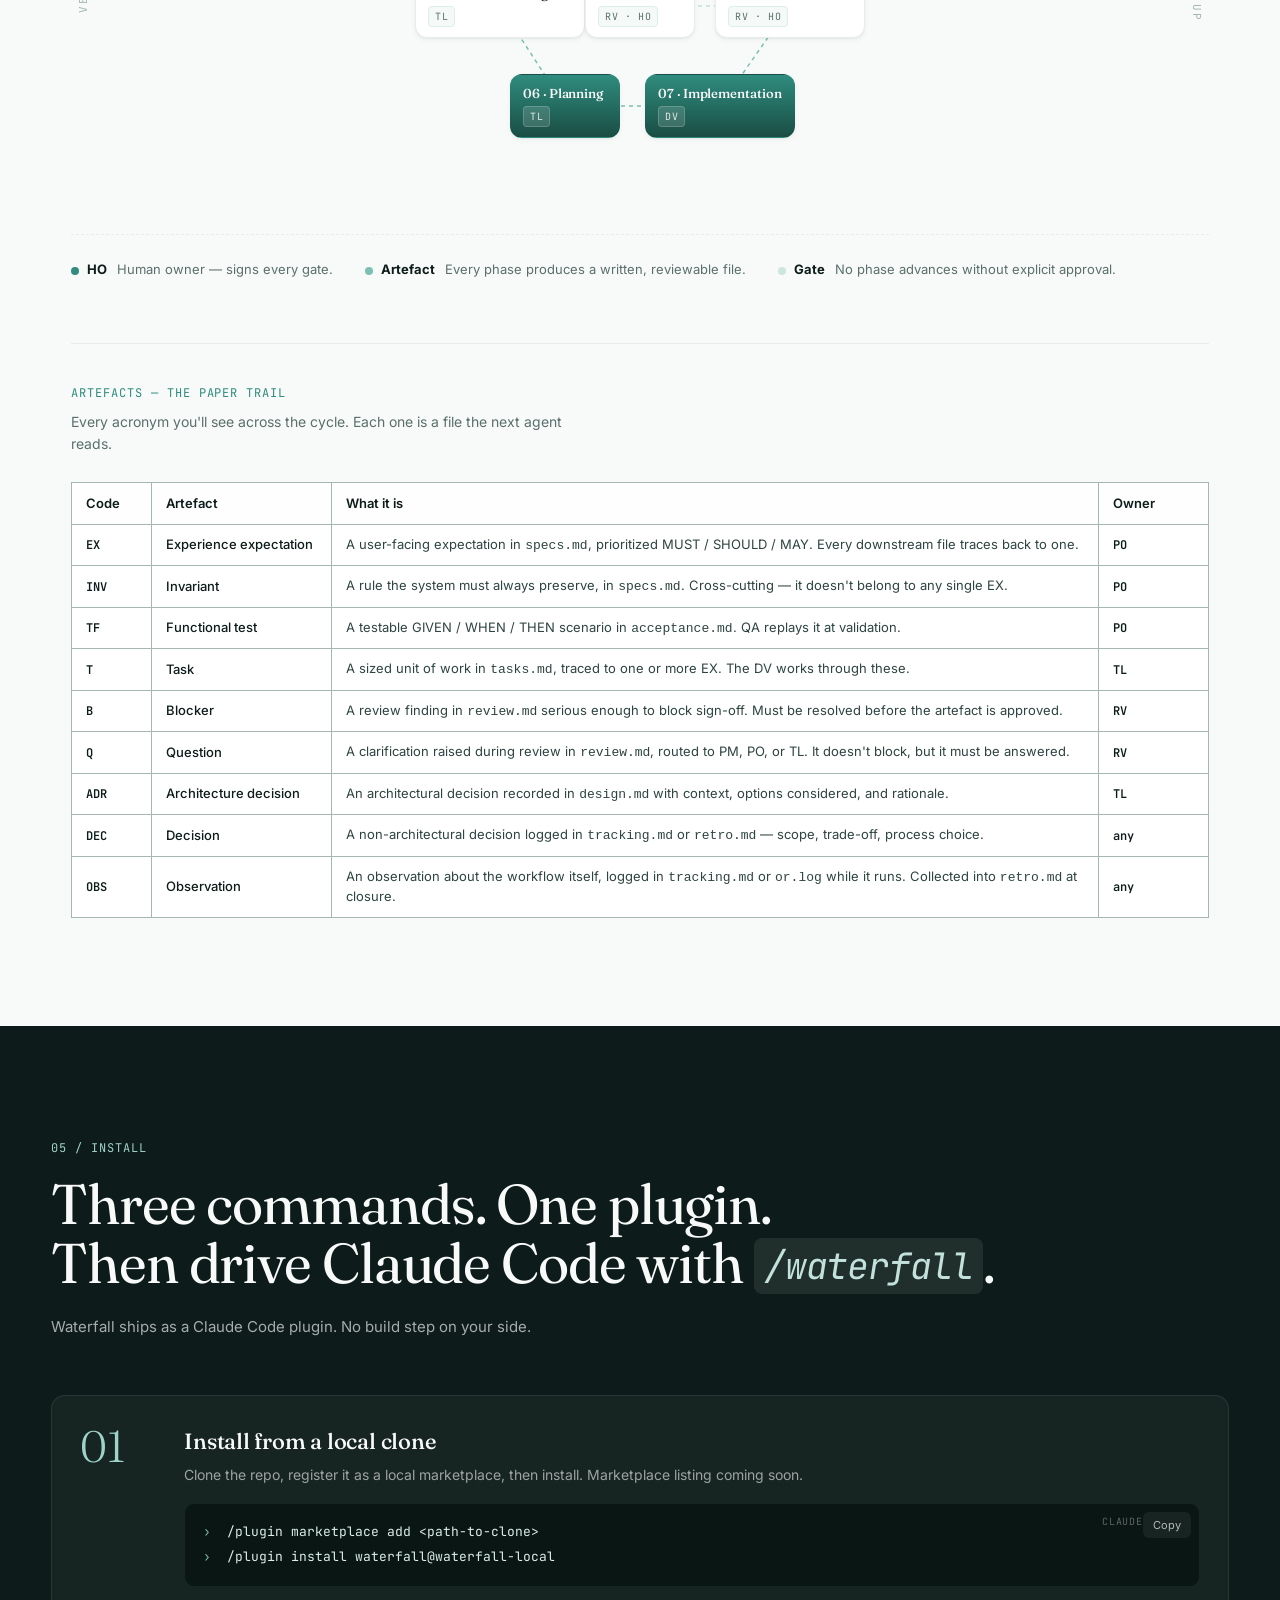
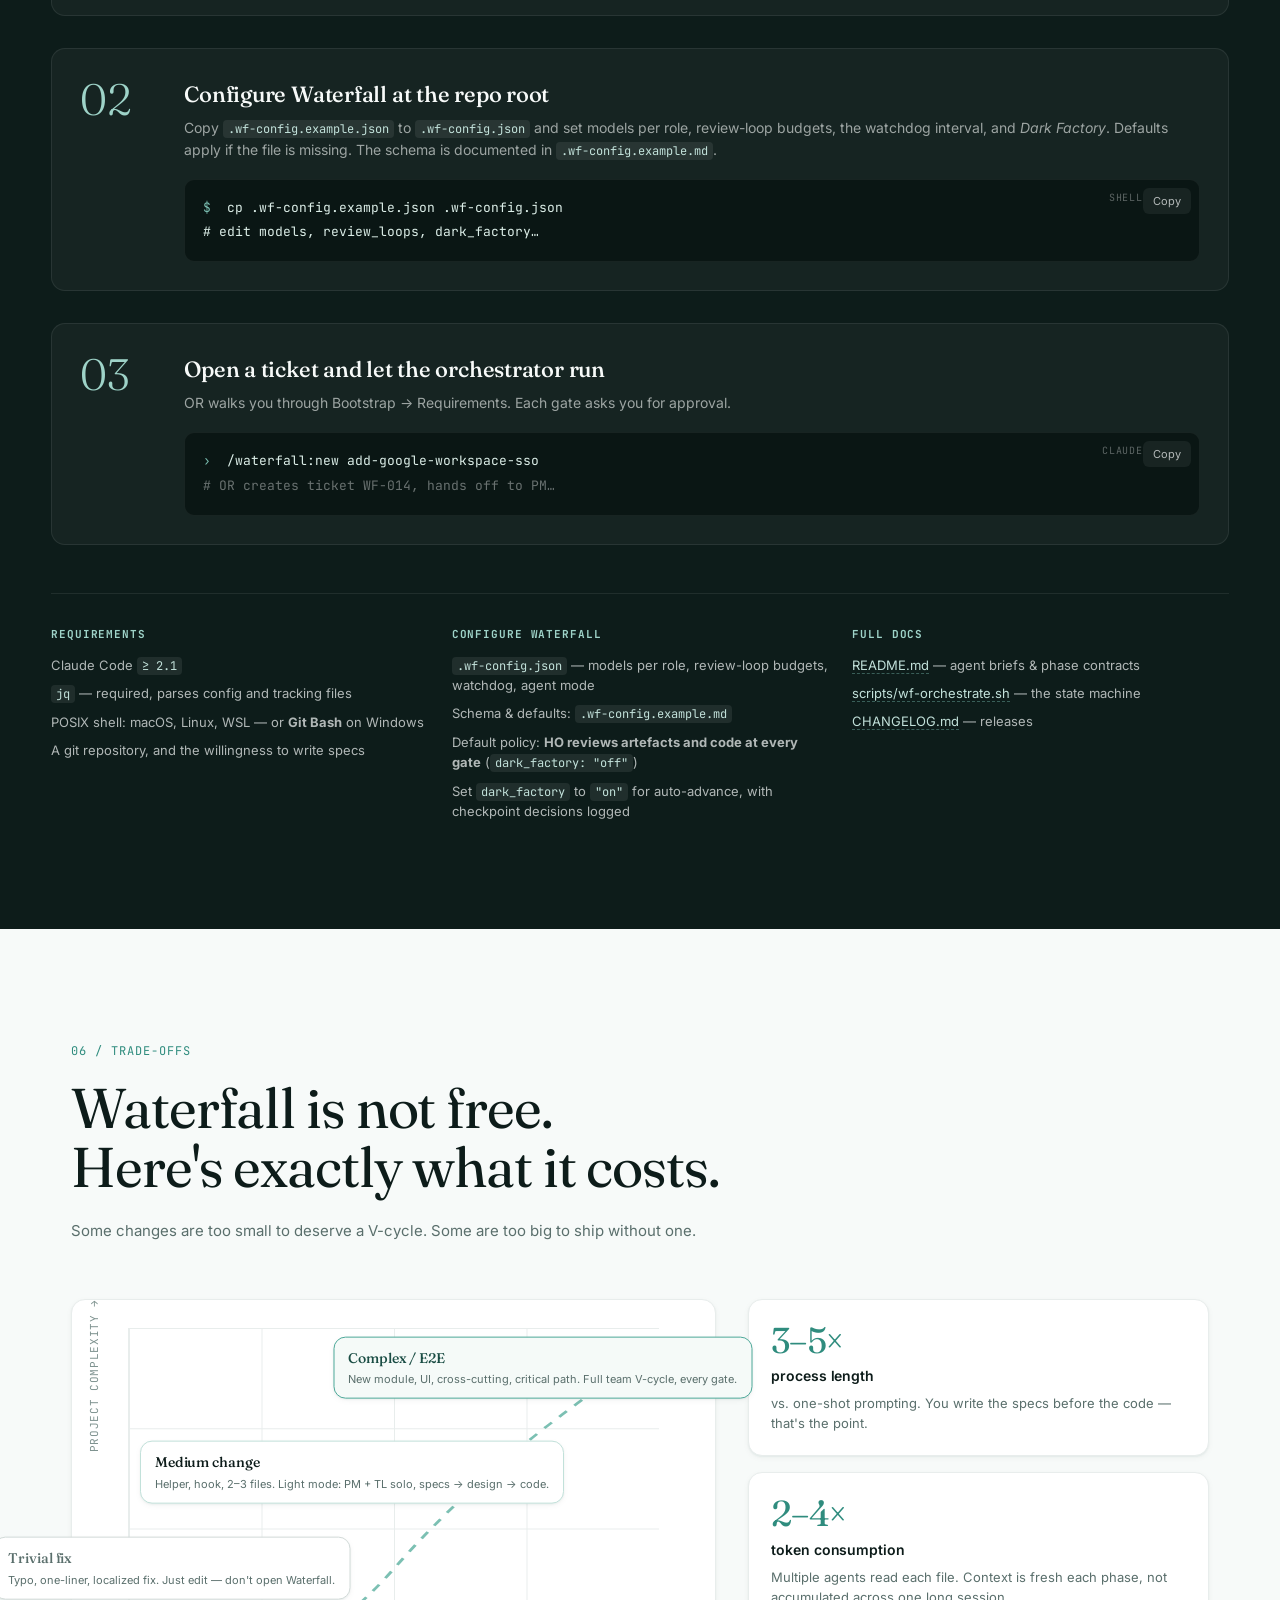
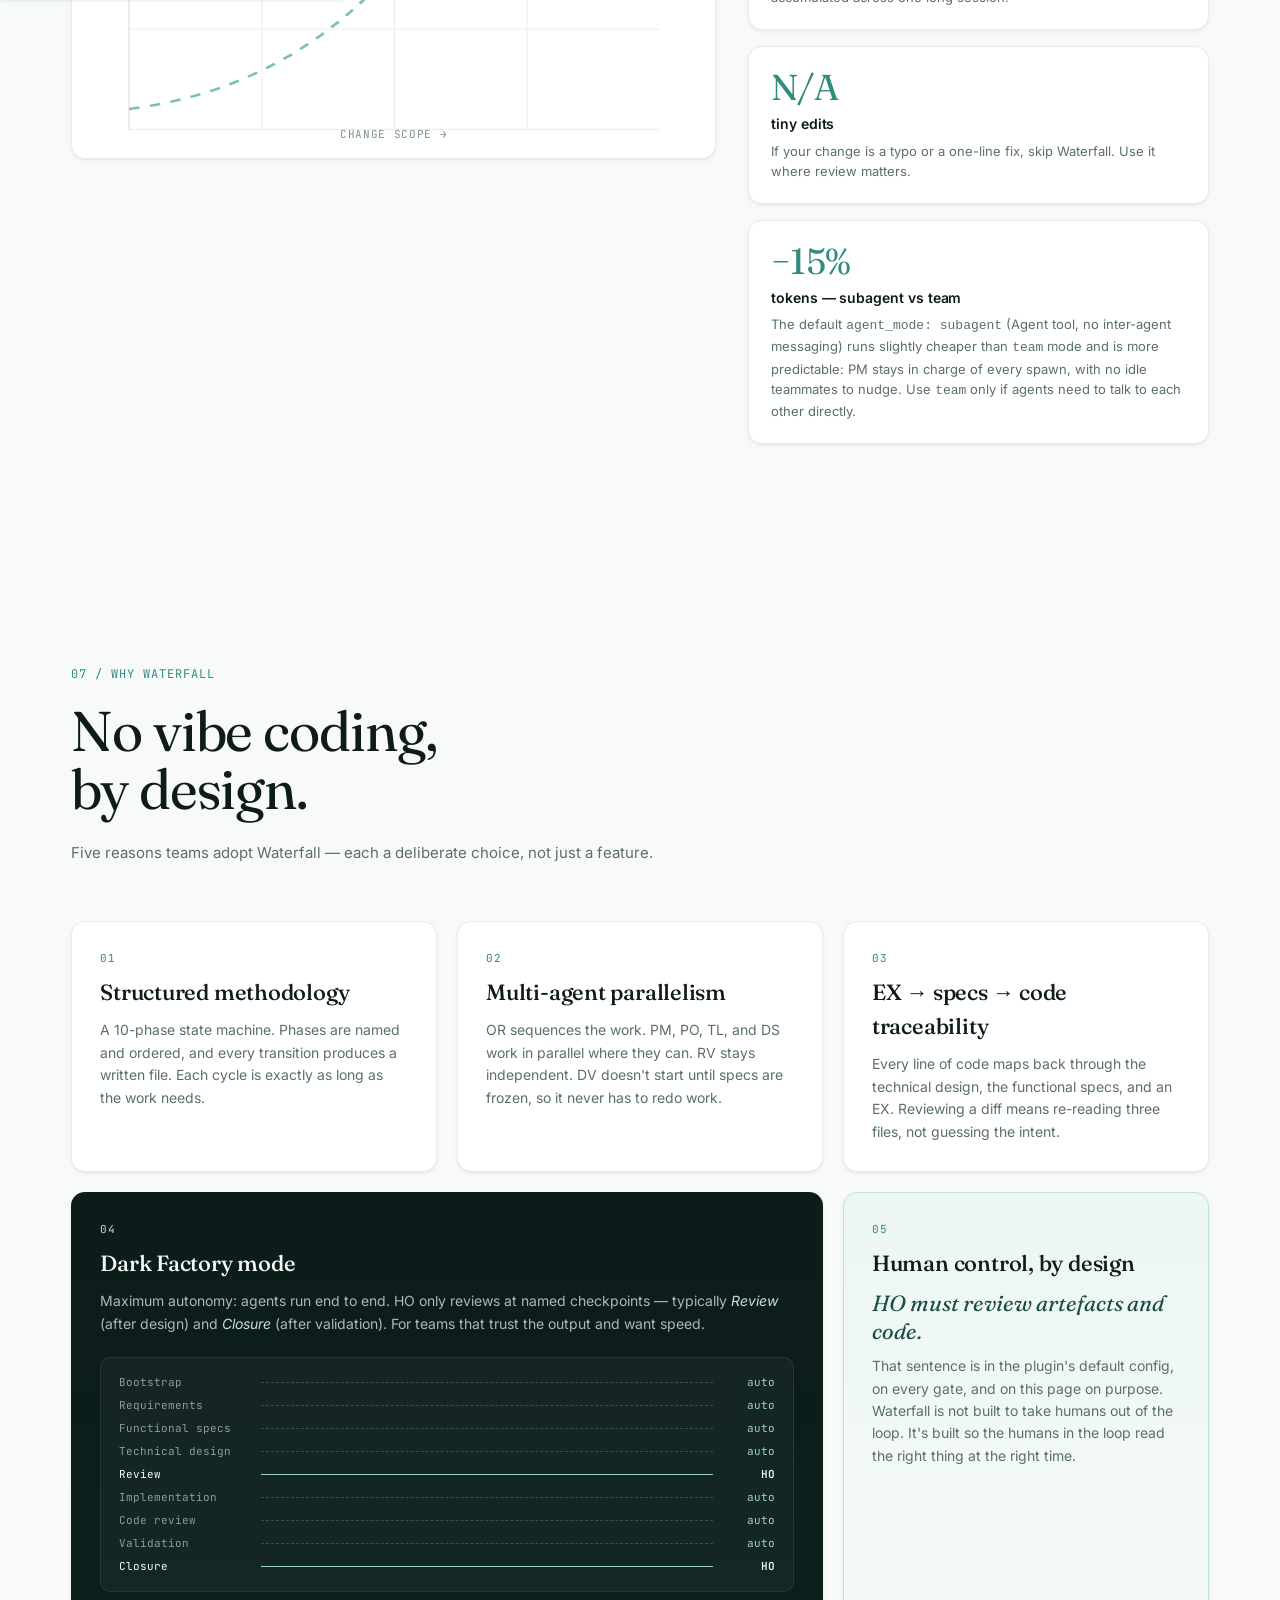
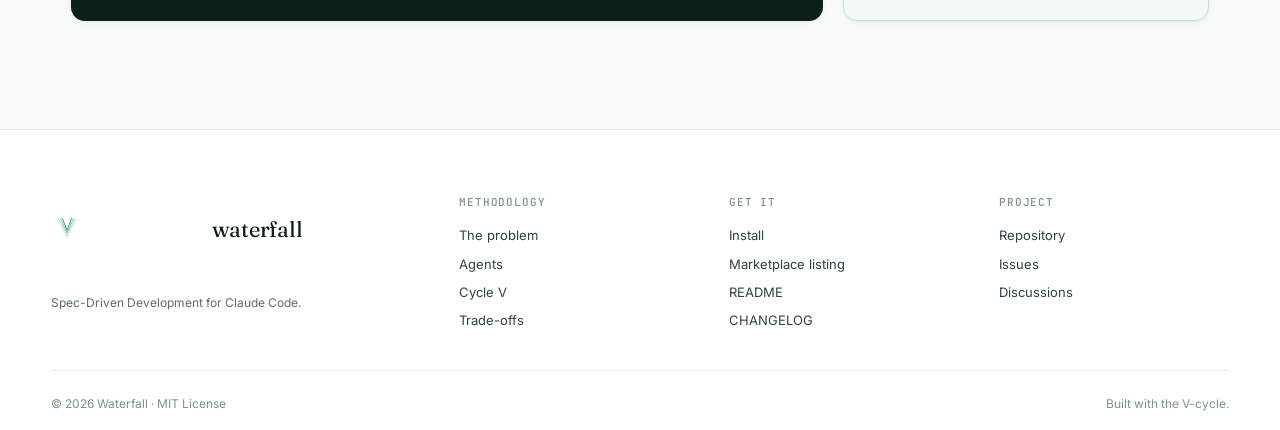
==== commit 8c2b7a2a: "Update document count from 'n' to '10'" ====
--- a/claude-design/site/index.html
+++ b/claude-design/site/index.html
@@ -113,7 +113,7 @@
         <span>fixed phases</span>
       </div>
       <div class="hero__meta-item">
-        <strong>n</strong>
+        <strong>10</strong>
         <span>documents produced</span>
       </div>
     </div>
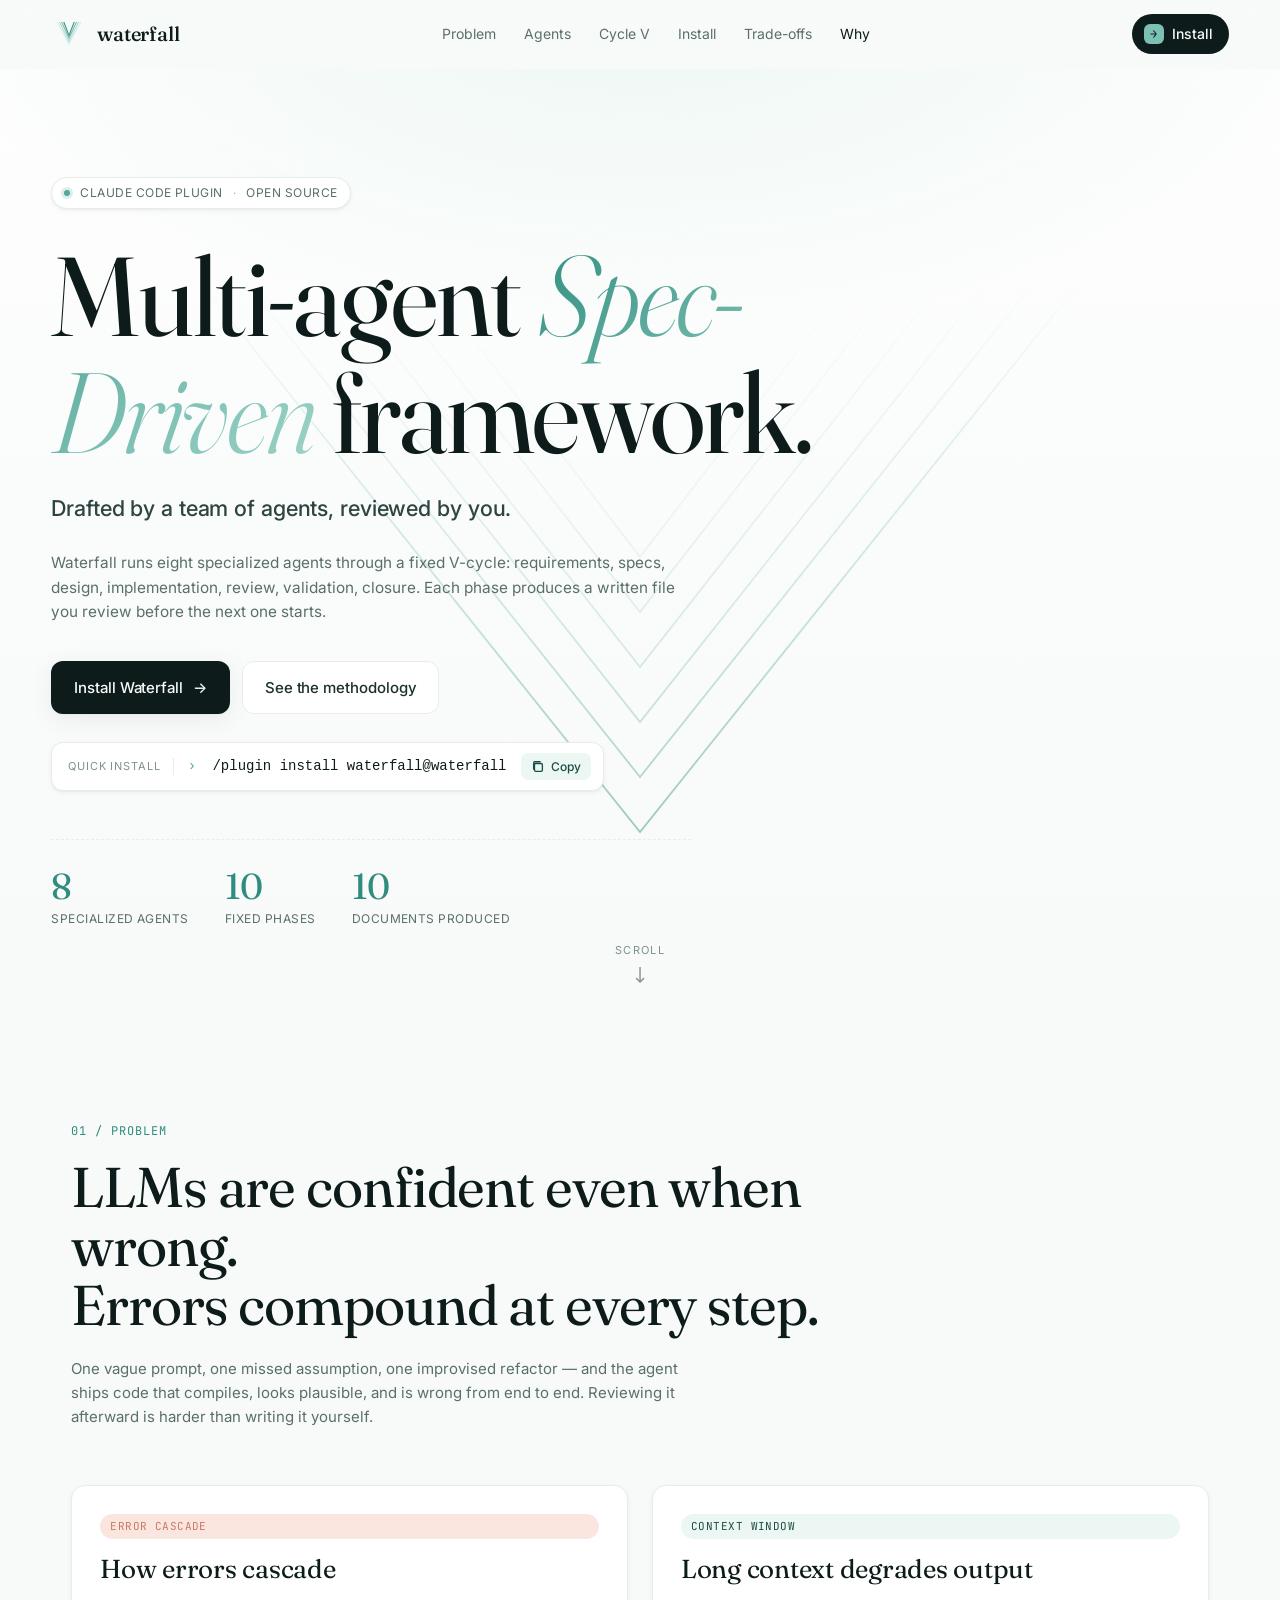
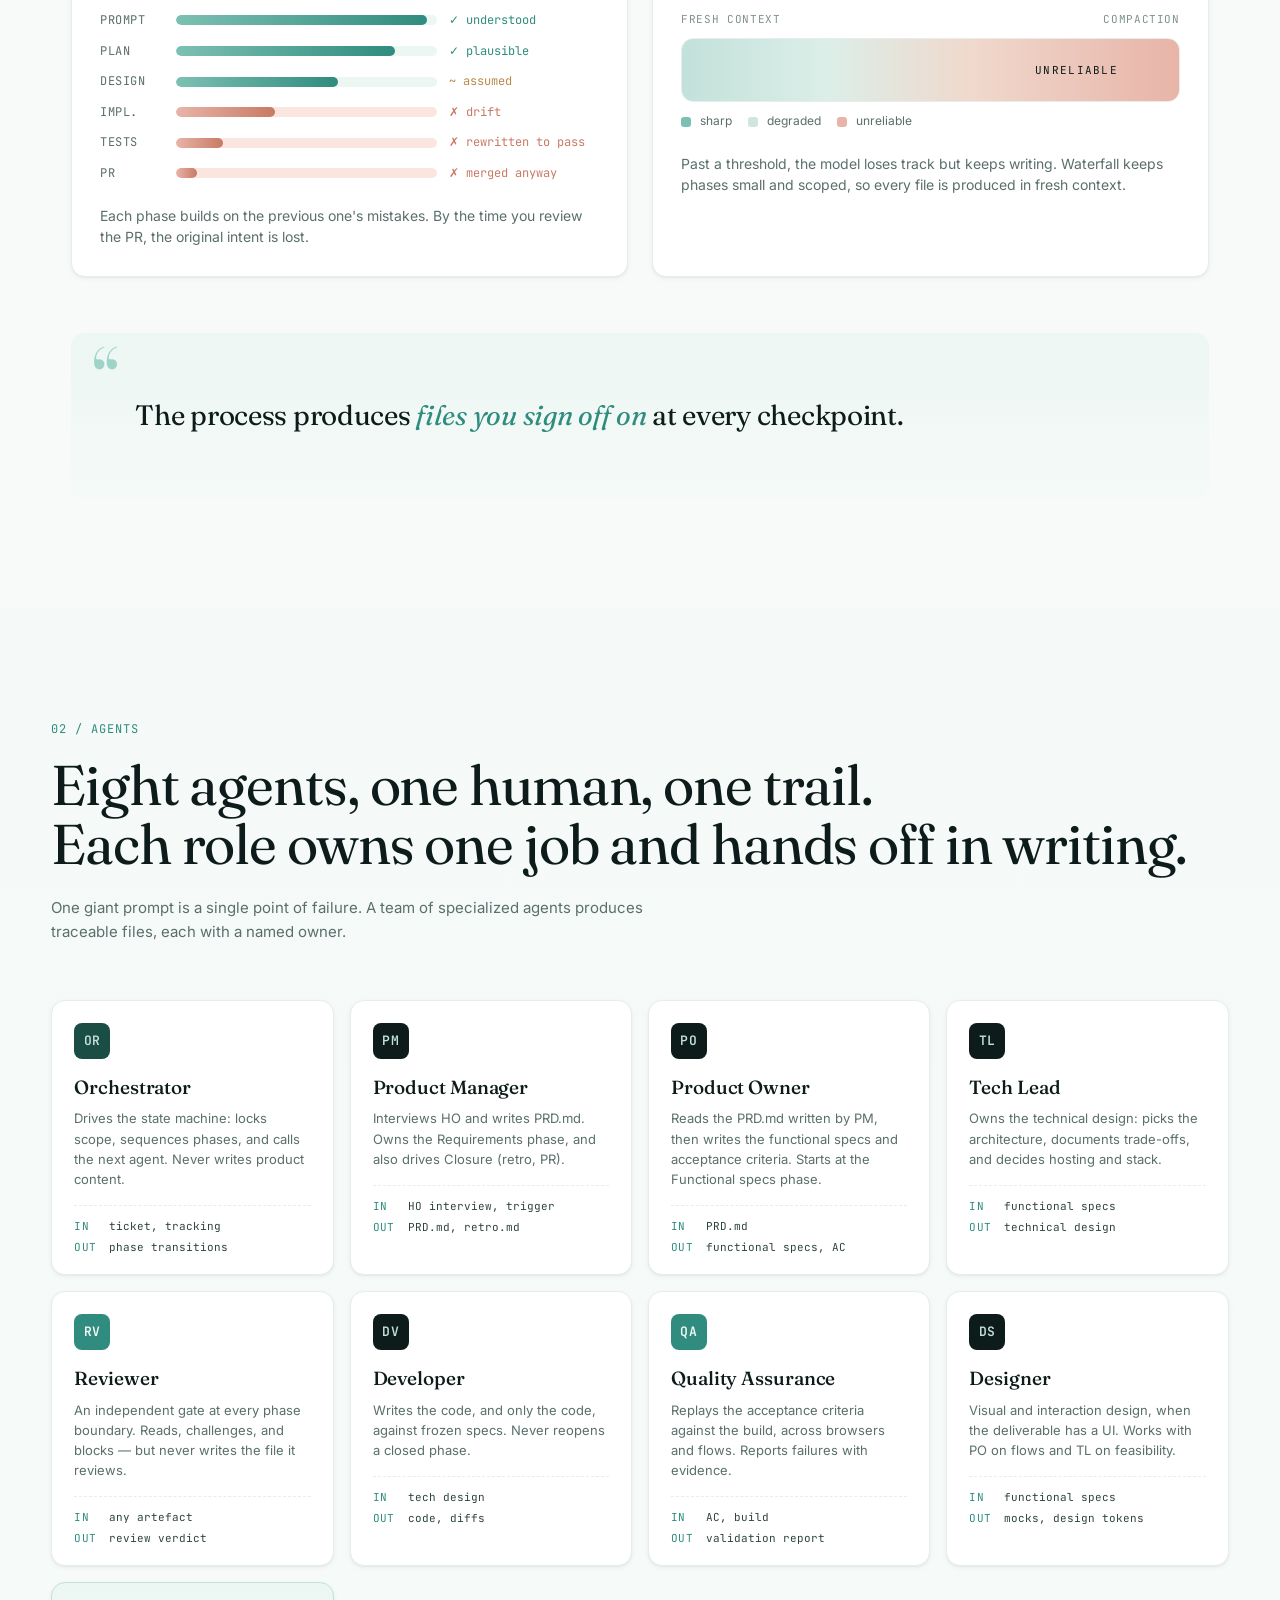
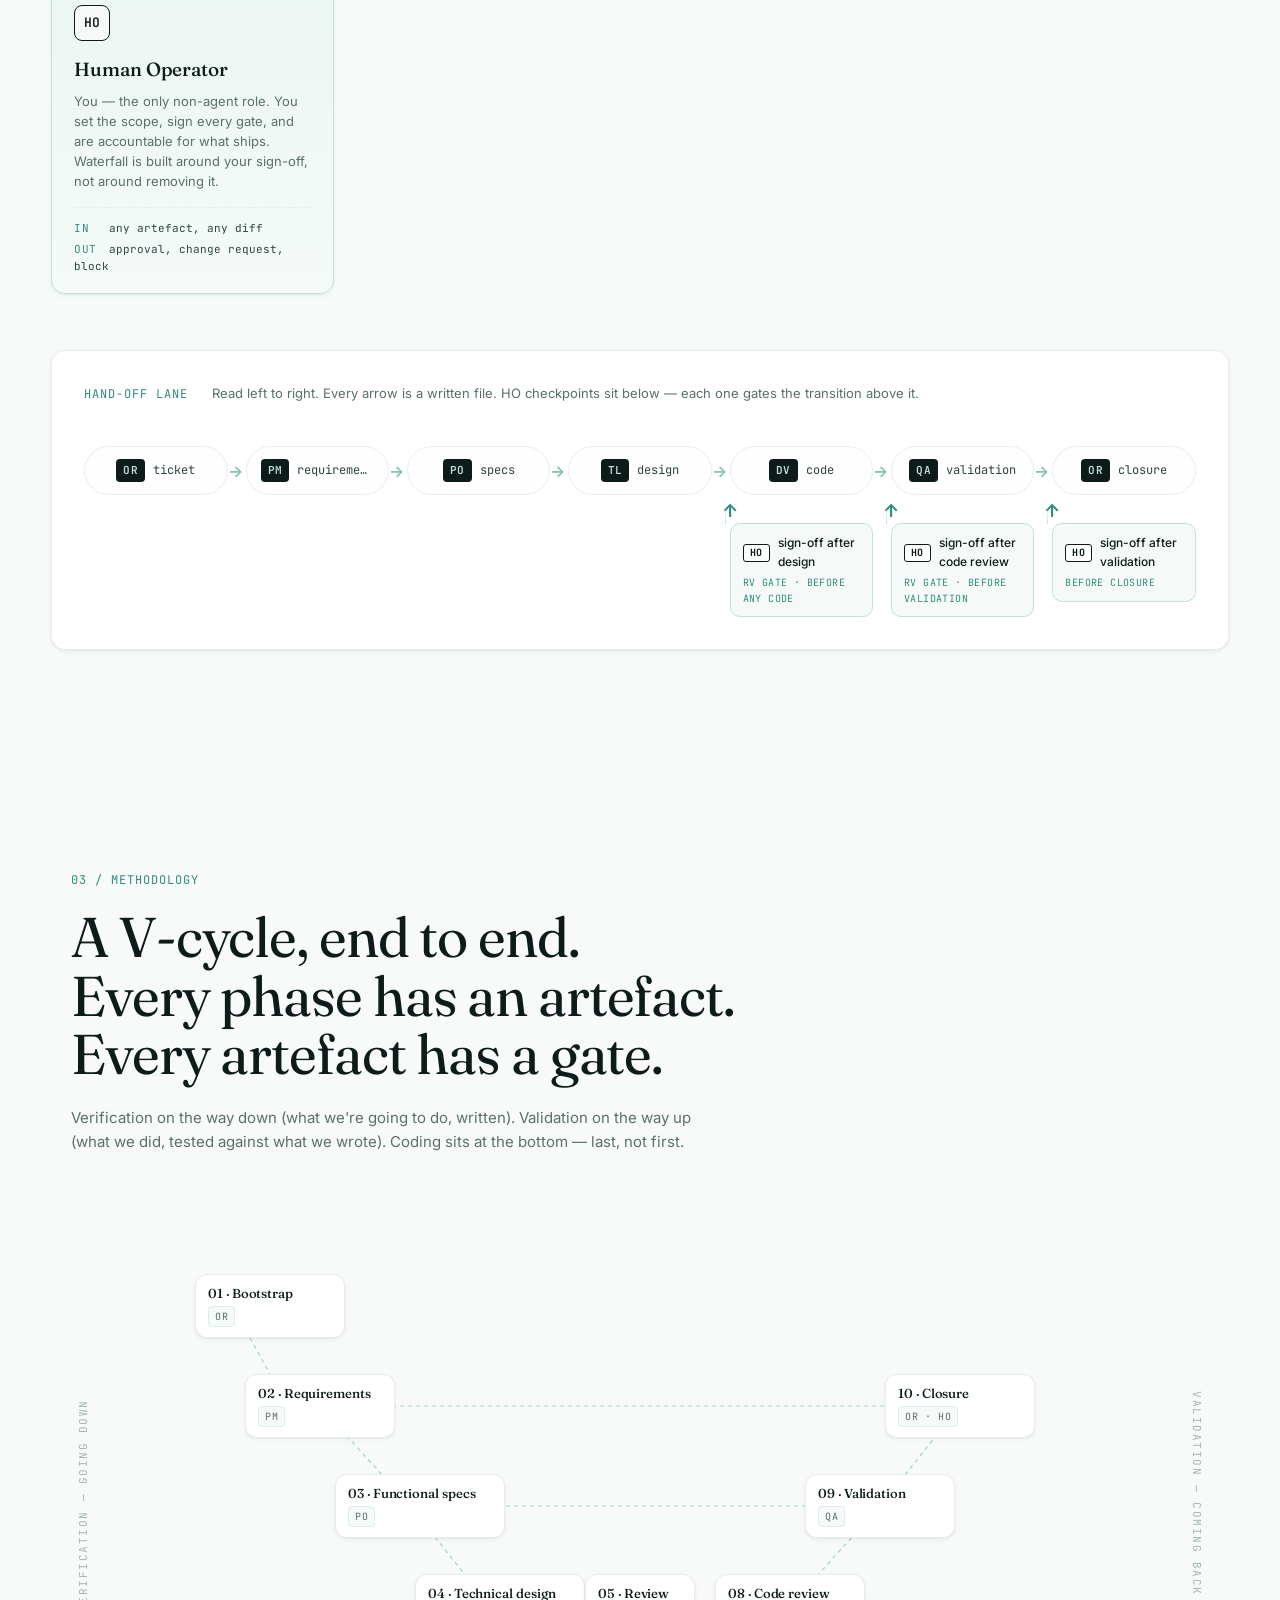
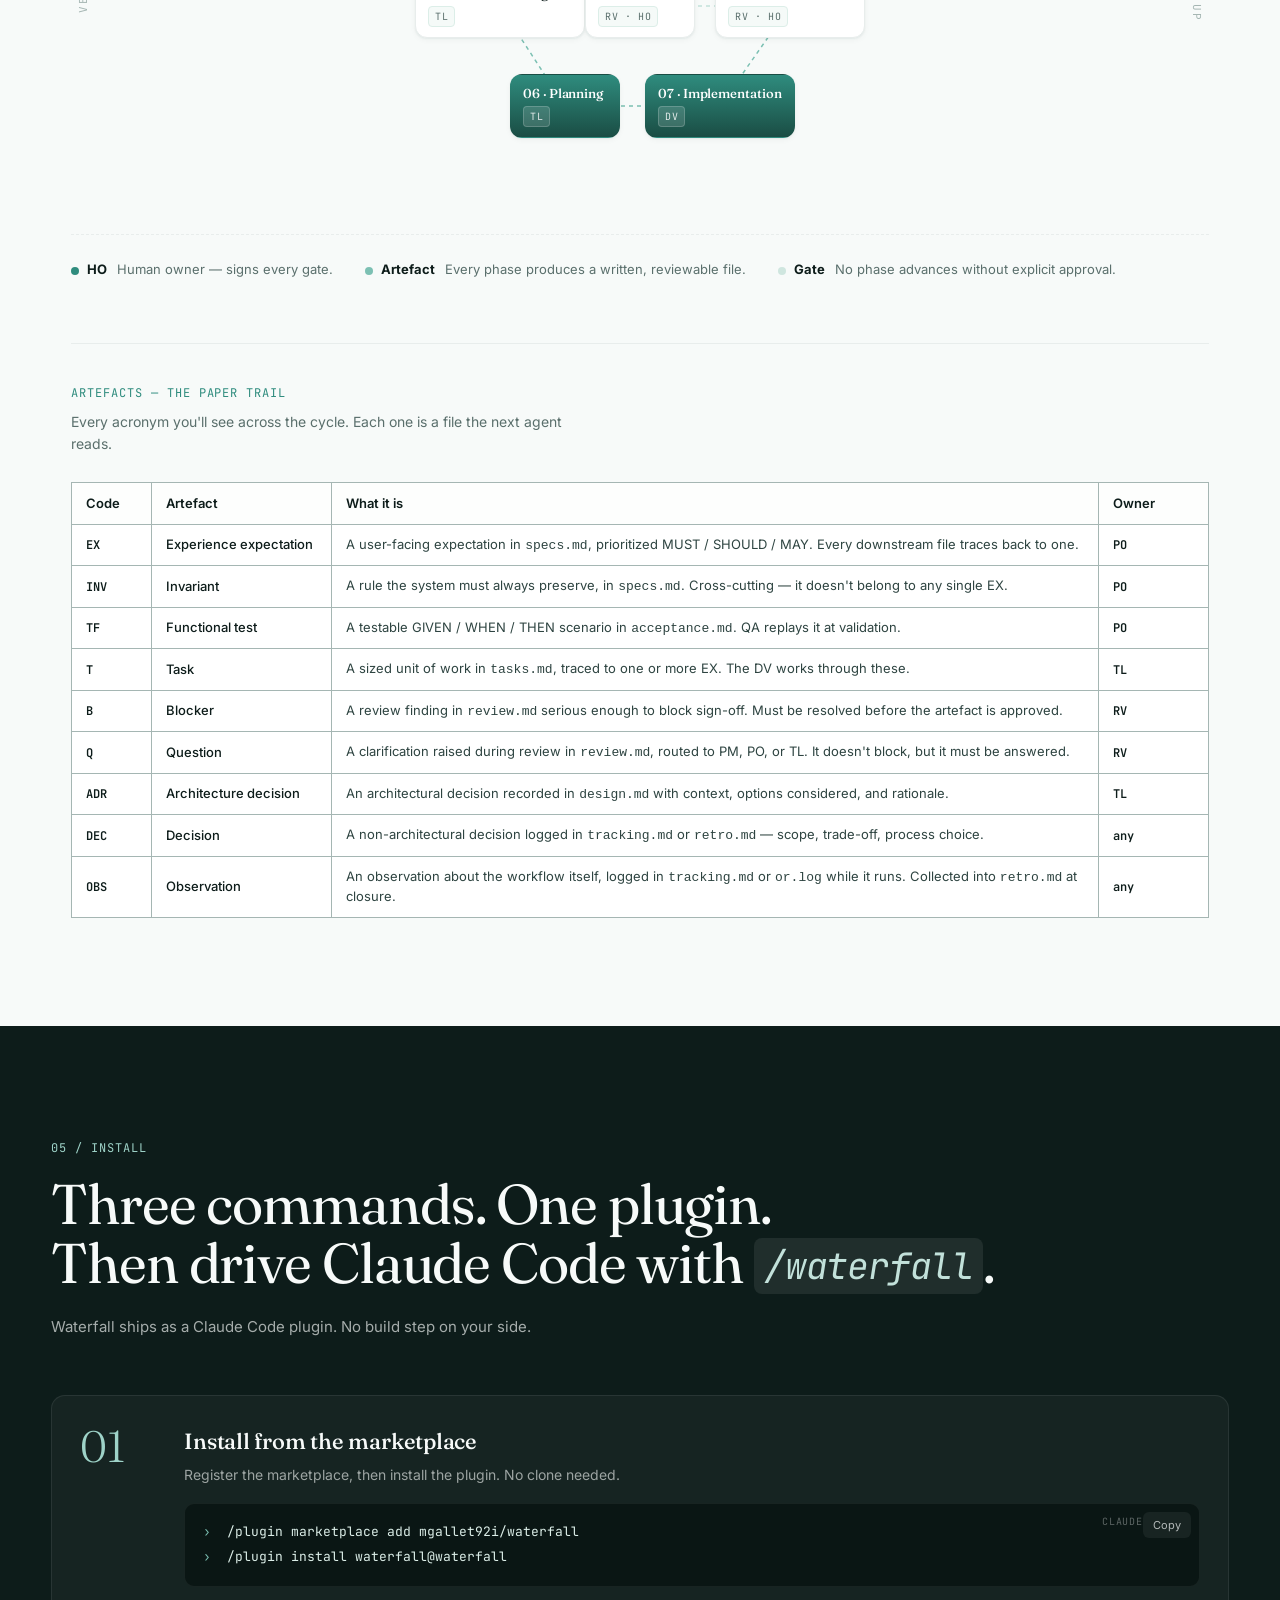
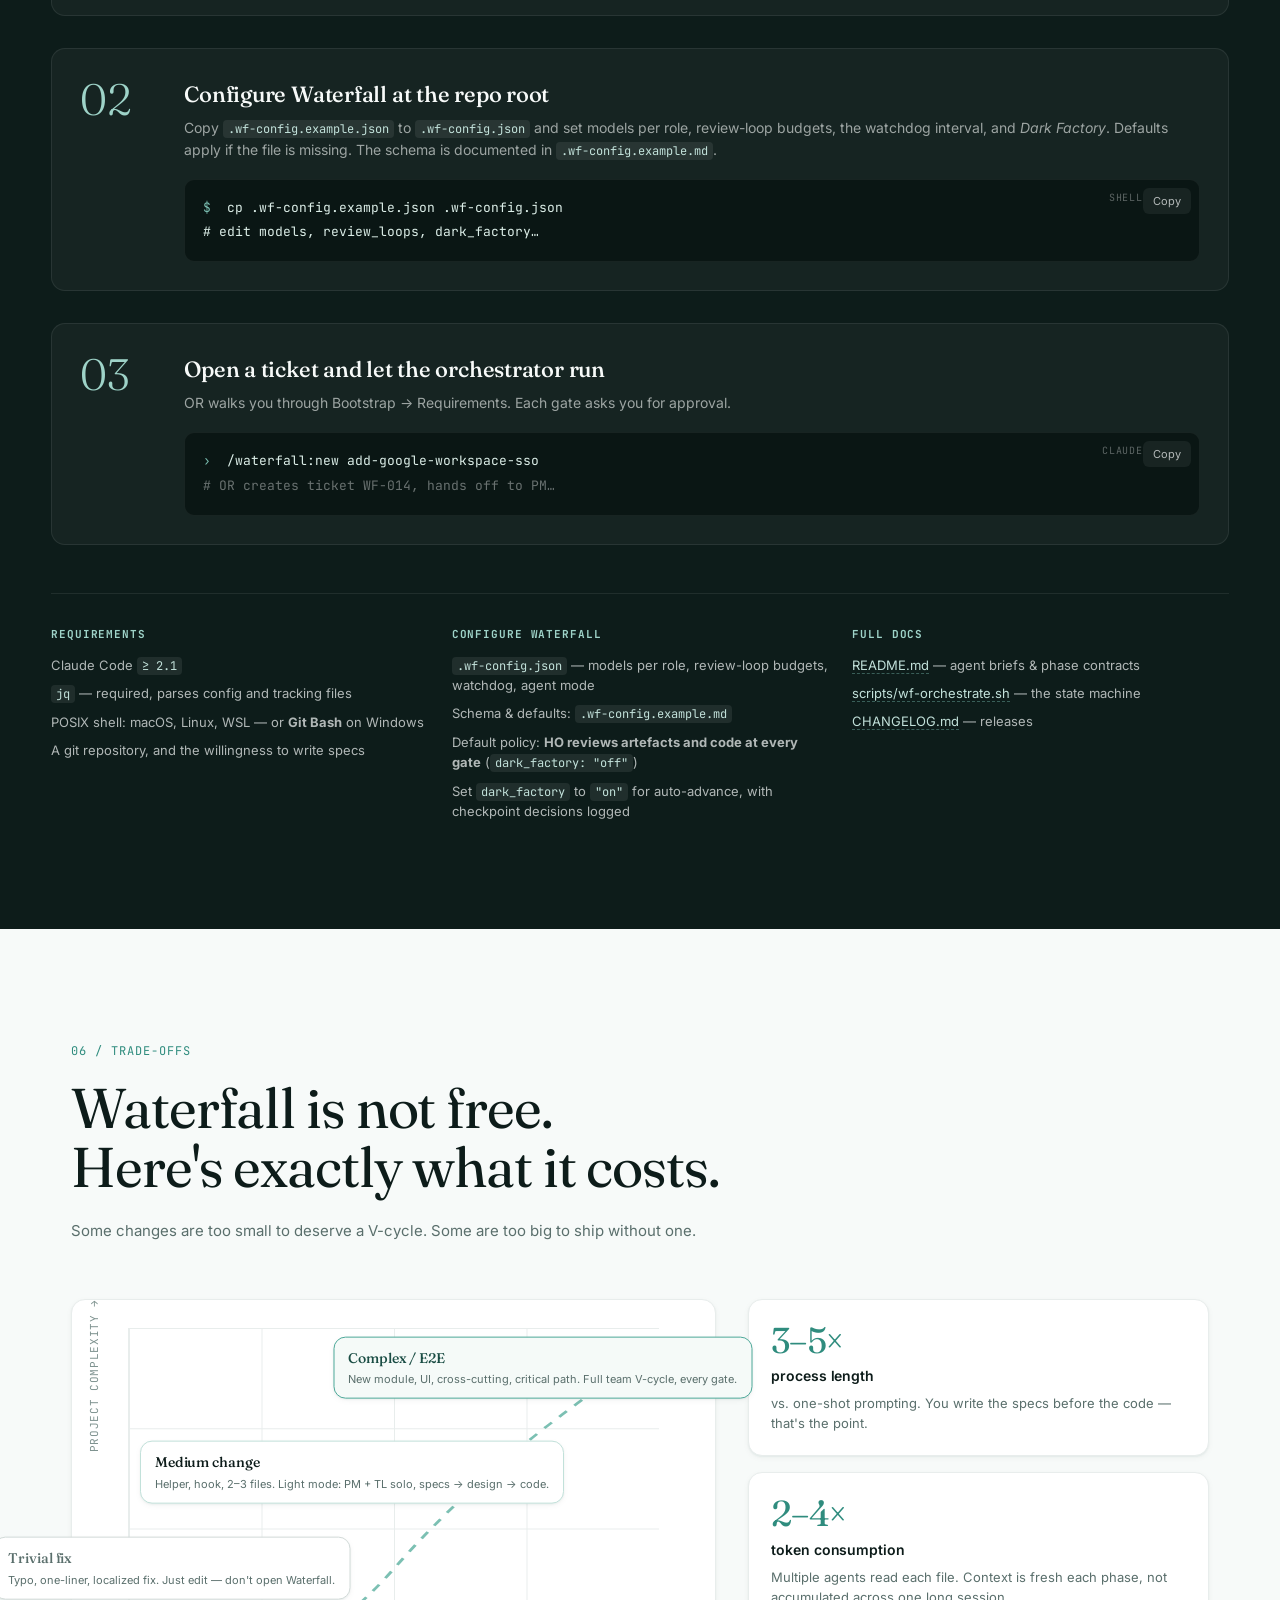
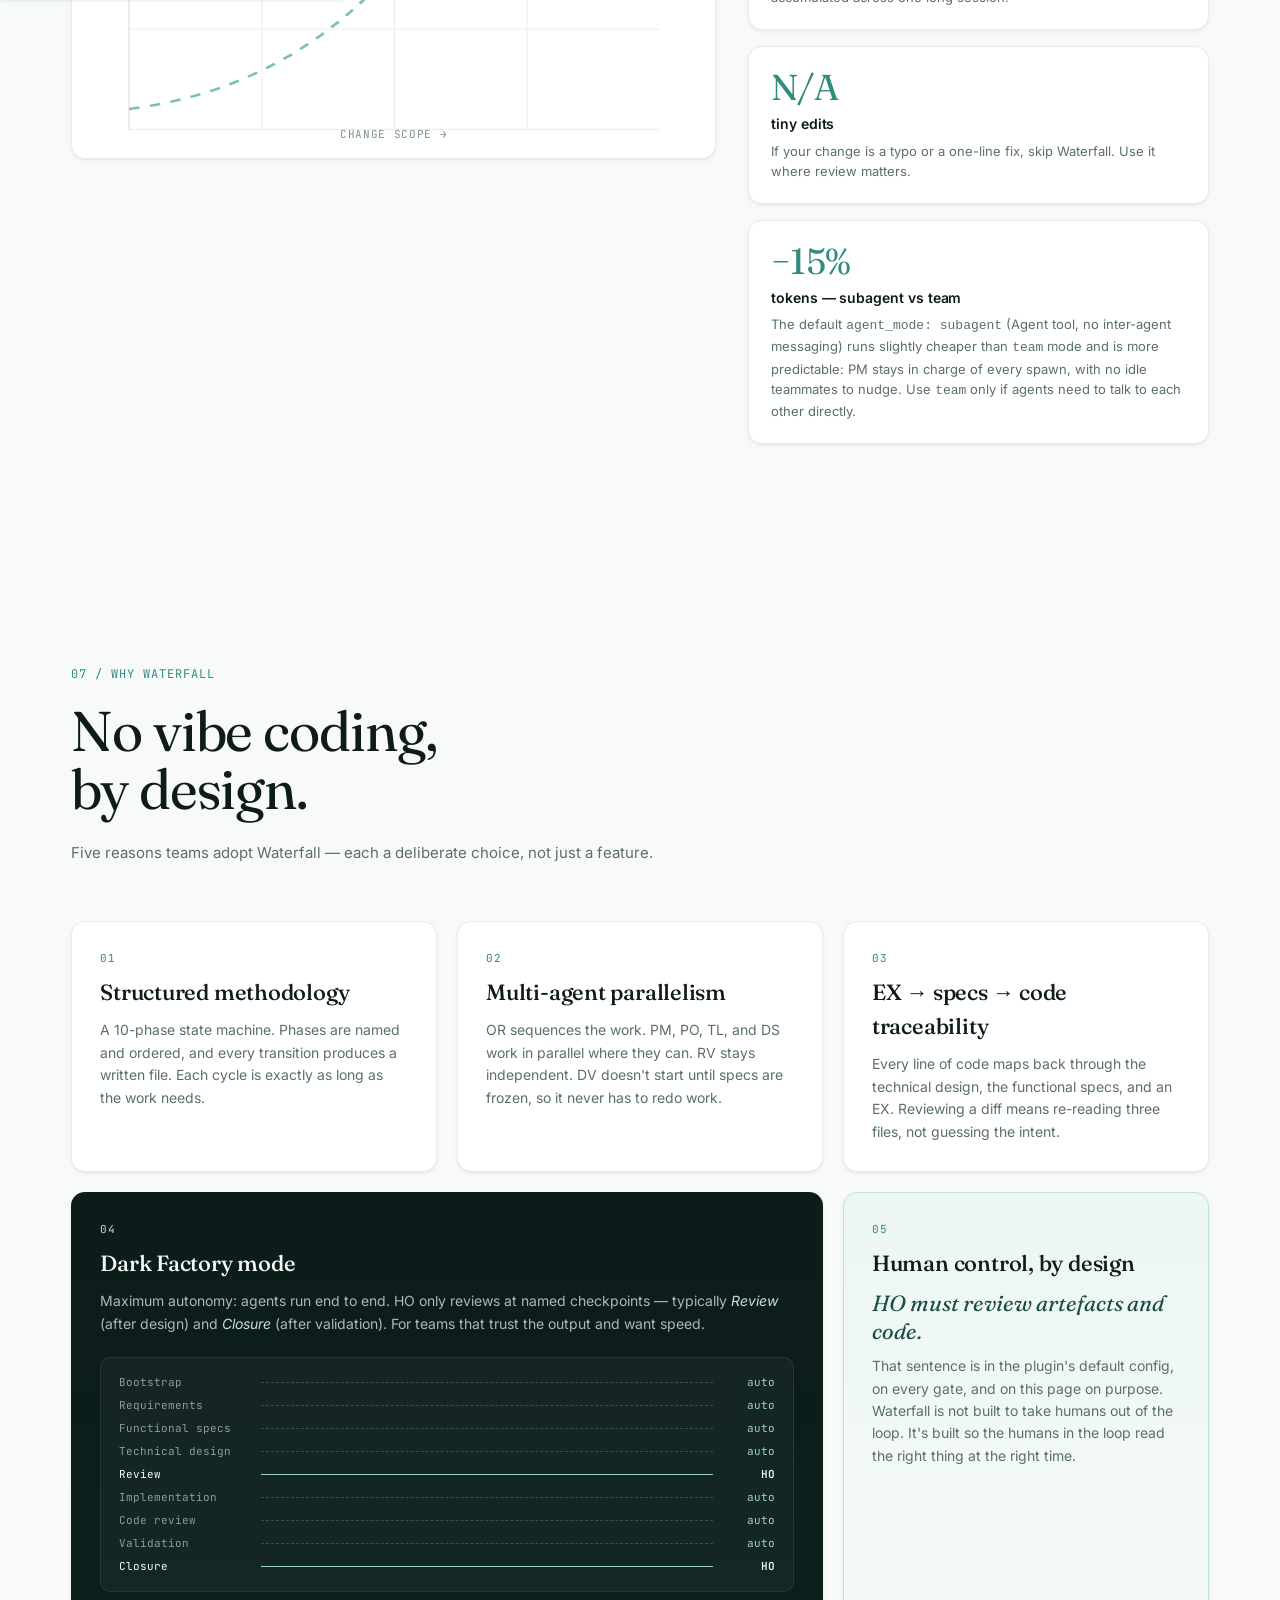
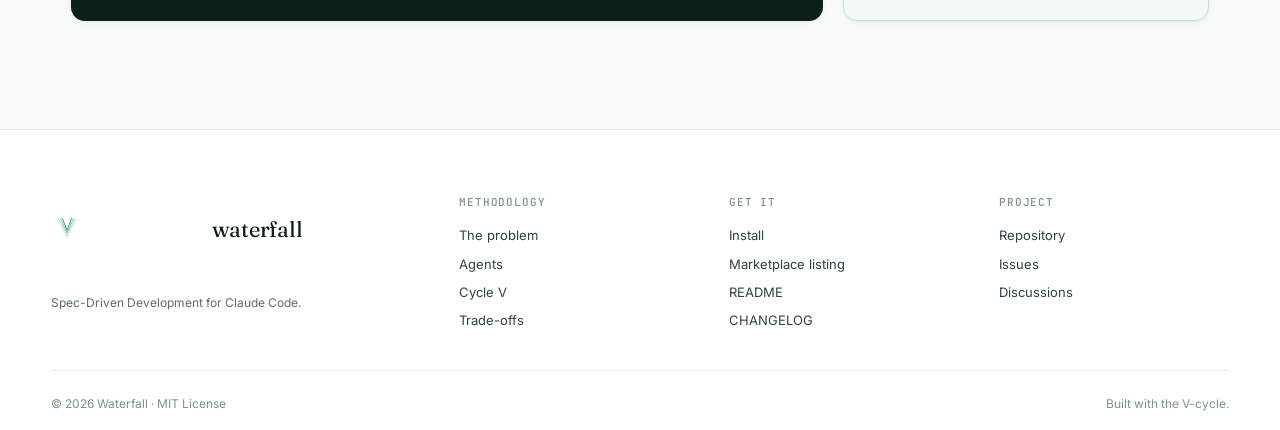
==== commit 22dbfd30: "docs: installation depuis le marketplace GitHub (drop clone local) Marketplace renomme waterfall-loc" ====
--- a/claude-design/site/index.html
+++ b/claude-design/site/index.html
@@ -1,785 +1,785 @@
-<!doctype html>
-<html lang="en">
-<head>
-<meta charset="utf-8" />
-<meta name="viewport" content="width=device-width,initial-scale=1" />
-<title>Waterfall — Spec-Driven Development for Claude Code</title>
-<meta name="description" content="Waterfall is a multi-agent Spec-Driven Development framework for Claude Code. A team of specialized agents (OR · PM · PO · TL · RV · DV · QA · DS) drives every change through a fixed V-cycle — from requirements to closure." />
-<link rel="preconnect" href="https://fonts.googleapis.com">
-<link rel="preconnect" href="https://fonts.gstatic.com" crossorigin>
-<link href="https://fonts.googleapis.com/css2?family=Fraunces:opsz,wght@9..144,300;9..144,400;9..144,500;9..144,600&family=Inter:wght@400;500;600;700&family=JetBrains+Mono:wght@400;500;600&display=swap" rel="stylesheet">
-<link rel="stylesheet" href="styles.css" />
-</head>
-<body>
-
-<!-- ───────────────────── NAV ───────────────────── -->
-<header class="nav" id="nav">
-  <a class="nav__brand" href="#top" aria-label="Waterfall home">
-    <svg viewBox="0 0 100 100" class="nav__mark" aria-hidden="true">
-      <g fill="none" stroke-width="3" stroke-linecap="square">
-        <path d="M18 18 L50 78 L82 18" stroke="#9ed3c8" opacity=".35"/>
-        <path d="M24 18 L50 70 L76 18" stroke="#7cc0b3" opacity=".55"/>
-        <path d="M30 18 L50 62 L70 18" stroke="#4ea99a" opacity=".75"/>
-        <path d="M36 18 L50 54 L64 18" stroke="#2f8c7e" opacity=".95"/>
-      </g>
-    </svg>
-    <span class="nav__word">waterfall</span>
-  </a>
-  <nav class="nav__links" aria-label="Sections">
-    <a href="#problem">Problem</a>
-    <a href="#agents">Agents</a>
-    <a href="#cycle">Cycle V</a>
-    <a href="#install">Install</a>
-    <a href="#tradeoffs">Trade-offs</a>
-    <a href="#why">Why</a>
-  </nav>
-  <a class="nav__cta" href="#install">
-    <span class="nav__cta-glyph">→</span>
-    Install
-  </a>
-</header>
-
-<main id="top" style="border-radius: 0px">
-
-<!-- ───────────────────── HERO ───────────────────── -->
-<section class="hero">
-  <div class="hero__bg" aria-hidden="true">
-    <svg class="hero__v" viewBox="0 0 1200 800" preserveAspectRatio="xMidYMid slice">
-      <defs>
-        <linearGradient id="vline" x1="0" y1="0" x2="0" y2="1">
-          <stop offset="0%" stop-color="#7cc0b3" stop-opacity=".0"/>
-          <stop offset="40%" stop-color="#7cc0b3" stop-opacity=".55"/>
-          <stop offset="100%" stop-color="#2f8c7e" stop-opacity=".9"/>
-        </linearGradient>
-      </defs>
-      <g fill="none" stroke="url(#vline)" stroke-width="2">
-        <path d="M120 120 L600 720 L1080 120"/>
-        <path d="M170 120 L600 660 L1030 120" opacity=".75"/>
-        <path d="M220 120 L600 600 L980 120" opacity=".55"/>
-        <path d="M270 120 L600 540 L930 120" opacity=".4"/>
-        <path d="M320 120 L600 480 L880 120" opacity=".28"/>
-        <path d="M370 120 L600 420 L830 120" opacity=".18"/>
-      </g>
-    </svg>
-  </div>
-
-  <div class="hero__inner">
-    <div class="hero__eyebrow">
-      <span class="dot"></span>
-      Claude Code plugin <span class="dim">·</span> open source
-    </div>
-
-    <h1 class="hero__title">
-      <span class="hero__title-l1" style="font-size: 112px">Multi-agent </span><span class="hero__title-l2" style="font-size: 114px">Spec-Driven</span><span class="hero__title-l1" style="font-size: 114px"> framework.</span>
-      <span class="hero__title-tag" style="font-size: 63px"></span>
-      <span class="hero__title-sub">Drafted by a team of agents, reviewed by you.</span>
-    </h1>
-
-    <p class="hero__lede">
-      Waterfall runs eight specialized agents through a fixed V-cycle: requirements, specs, design,
-      implementation, review, validation, closure. Each phase produces a written file you review
-      before the next one starts.
-    </p>
-
-    <div class="hero__actions">
-      <a class="btn btn--primary" href="#install">
-        Install Waterfall
-        <span aria-hidden="true">→</span>
-      </a>
-      <a class="btn btn--ghost" href="#cycle">
-        See the methodology
-      </a>
-    </div>
-
-    <div class="hero__cmd" role="region" aria-label="Quick install command">
-      <span class="hero__cmd-label">quick install</span>
-      <code class="hero__cmd-line"><span class="prompt">›</span> /plugin install waterfall@waterfall-local</code>
-      <button class="hero__cmd-copy" data-copy="/plugin install waterfall@waterfall-local" aria-label="Copy install command">
-        <svg viewBox="0 0 16 16" width="14" height="14" fill="none" stroke="currentColor" stroke-width="1.5">
-          <rect x="4" y="4" width="9" height="9" rx="1.5"/>
-          <path d="M3 11V3.5A1.5 1.5 0 0 1 4.5 2H11"/>
-        </svg>
-        <span class="hero__cmd-copy-label">Copy</span>
-      </button>
-    </div>
-
-    <div class="hero__meta">
-      <div class="hero__meta-item">
-        <strong>8</strong>
-        <span>specialized agents</span>
-      </div>
-      <div class="hero__meta-item">
-        <strong>10</strong>
-        <span>fixed phases</span>
-      </div>
-      <div class="hero__meta-item">
-        <strong>10</strong>
-        <span>documents produced</span>
-      </div>
-    </div>
-  </div>
-
-  <a class="hero__scroll" href="#problem" aria-label="Scroll to first section">
-    <span>scroll</span>
-    <svg viewBox="0 0 12 20" width="12" height="20" fill="none" stroke="currentColor" stroke-width="1.4">
-      <path d="M6 2v15"/><path d="M2 13l4 4 4-4"/>
-    </svg>
-  </a>
-</section>
-
-<!-- ───────────────────── PROBLEM ───────────────────── -->
-<section class="section section--problem" id="problem">
-  <div class="section__head">
-    <span class="section__num">01 / Problem</span>
-    <h2 class="section__title">
-      LLMs are confident even when wrong.<br/>
-      Errors compound at every step.
-    </h2>
-    <p class="section__lede">
-      One vague prompt, one missed assumption, one improvised refactor — and the agent ships code
-      that compiles, looks plausible, and is wrong from end to end. Reviewing it afterward is harder than writing it yourself.
-    </p>
-  </div>
-
-  <div class="problem__grid">
-
-    <article class="problem__card problem__card--cascade">
-      <header>
-        <span class="tag tag--warn">error cascade</span>
-        <h3>How errors cascade</h3>
-      </header>
-      <div class="cascade">
-        <div class="cascade__row is-active"><span class="cascade__step">prompt</span><span class="cascade__bar" style="--w:96%"><i></i></span><span class="cascade__ok">✓ understood</span></div>
-        <div class="cascade__row is-active"><span class="cascade__step">plan</span><span class="cascade__bar" style="--w:84%"><i></i></span><span class="cascade__ok">✓ plausible</span></div>
-        <div class="cascade__row is-active"><span class="cascade__step">design</span><span class="cascade__bar" style="--w:62%"><i></i></span><span class="cascade__warn">~ assumed</span></div>
-        <div class="cascade__row is-active"><span class="cascade__step">impl.</span><span class="cascade__bar cascade__bar--bad" style="--w:38%"><i></i></span><span class="cascade__bad">✗ drift</span></div>
-        <div class="cascade__row is-active"><span class="cascade__step">tests</span><span class="cascade__bar cascade__bar--bad" style="--w:18%"><i></i></span><span class="cascade__bad">✗ rewritten to pass</span></div>
-        <div class="cascade__row is-active"><span class="cascade__step">PR</span><span class="cascade__bar cascade__bar--bad" style="--w:8%"><i></i></span><span class="cascade__bad">✗ merged anyway</span></div>
-      </div>
-      <p class="problem__caption">
-        Each phase builds on the previous one's mistakes. By the time you review the PR, the original intent is lost.
-      </p>
-    </article>
-
-    <article class="problem__card problem__card--zone">
-      <header>
-        <span class="tag tag--mute">context window</span>
-        <h3>Long context degrades output</h3>
-      </header>
-      <div class="zone">
-        <div class="zone__axis">
-          <span>fresh context</span>
-          <span>compaction</span>
-        </div>
-        <div class="zone__track">
-          <div class="zone__band zone__band--good"></div>
-          <div class="zone__band zone__band--mid"></div>
-          <div class="zone__band zone__band--bad" data-label="unreliable"></div>
-        </div>
-        <div class="zone__legend">
-          <span><i style="background:#7cc0b3"></i> sharp</span>
-          <span><i style="background:#cfe6df"></i> degraded</span>
-          <span><i style="background:#e8b4a8"></i> unreliable</span>
-        </div>
-      </div>
-      <p class="problem__caption">
-        Past a threshold, the model loses track but keeps writing. Waterfall keeps phases small and scoped, so every file is produced in fresh context.
-      </p>
-    </article>
-  </div>
-
-  <div class="problem__pull">
-    <span class="quote-mark" aria-hidden="true">“</span>
-    <p>
-      The process produces <em>files you sign off on</em> at every checkpoint.
-    </p>
-  </div>
-</section>
-
-<!-- ───────────────────── AGENTS ───────────────────── -->
-<section class="section section--agents" id="agents">
-  <div class="section__head">
-    <span class="section__num">02 / Agents</span>
-    <h2 class="section__title">
-      Eight agents, one human, one trail.<br/>
-      Each role owns one job and hands off in writing.
-    </h2>
-    <p class="section__lede">
-      One giant prompt is a single point of failure. A team of specialized agents produces
-      traceable files, each with a named owner.
-    </p>
-  </div>
-
-  <div class="agents__grid">
-    <article class="agent" data-role="OR">
-      <span class="agent__code">OR</span>
-      <h3>Orchestrator</h3>
-      <p>Drives the state machine: locks scope, sequences phases, and calls the next agent. Never writes product content.</p>
-      <ul class="agent__io">
-        <li><span>in</span> ticket, tracking</li>
-        <li><span>out</span> phase transitions</li>
-      </ul>
-    </article>
-    <article class="agent" data-role="PM">
-      <span class="agent__code">PM</span>
-      <h3>Product Manager</h3>
-      <p>Interviews HO and writes PRD.md. Owns the Requirements phase, and also drives Closure (retro, PR).</p>
-      <ul class="agent__io">
-        <li><span>in</span> HO interview, trigger</li>
-        <li><span>out</span> PRD.md, retro.md</li>
-      </ul>
-    </article>
-    <article class="agent" data-role="PO">
-      <span class="agent__code">PO</span>
-      <h3>Product Owner</h3>
-      <p>Reads the PRD.md written by PM, then writes the functional specs and acceptance criteria. Starts at the Functional specs phase.</p>
-      <ul class="agent__io">
-        <li><span>in</span> PRD.md</li>
-        <li><span>out</span> functional specs, AC</li>
-      </ul>
-    </article>
-    <article class="agent" data-role="TL">
-      <span class="agent__code">TL</span>
-      <h3>Tech Lead</h3>
-      <p>Owns the technical design: picks the architecture, documents trade-offs, and decides hosting and stack.</p>
-      <ul class="agent__io">
-        <li><span>in</span> functional specs</li>
-        <li><span>out</span> technical design</li>
-      </ul>
-    </article>
-    <article class="agent" data-role="RV">
-      <span class="agent__code">RV</span>
-      <h3>Reviewer</h3>
-      <p>An independent gate at every phase boundary. Reads, challenges, and blocks — but never writes the file it reviews.</p>
-      <ul class="agent__io">
-        <li><span>in</span> any artefact</li>
-        <li><span>out</span> review verdict</li>
-      </ul>
-    </article>
-    <article class="agent" data-role="DV">
-      <span class="agent__code">DV</span>
-      <h3>Developer</h3>
-      <p>Writes the code, and only the code, against frozen specs. Never reopens a closed phase.</p>
-      <ul class="agent__io">
-        <li><span>in</span> tech design</li>
-        <li><span>out</span> code, diffs</li>
-      </ul>
-    </article>
-    <article class="agent" data-role="QA">
-      <span class="agent__code">QA</span>
-      <h3>Quality Assurance</h3>
-      <p>Replays the acceptance criteria against the build, across browsers and flows. Reports failures with evidence.</p>
-      <ul class="agent__io">
-        <li><span>in</span> AC, build</li>
-        <li><span>out</span> validation report</li>
-      </ul>
-    </article>
-    <article class="agent" data-role="DS">
-      <span class="agent__code">DS</span>
-      <h3>Designer</h3>
-      <p>Visual and interaction design, when the deliverable has a UI. Works with PO on flows and TL on feasibility.</p>
-      <ul class="agent__io">
-        <li><span>in</span> functional specs</li>
-        <li><span>out</span> mocks, design tokens</li>
-      </ul>
-    </article>
-    <article class="agent agent--ho" data-role="HO">
-      <span class="agent__code">HO</span>
-      <h3>Human Operator</h3>
-      <p>You — the only non-agent role. You set the scope, sign every gate, and are accountable for what ships. Waterfall is built around your sign-off, not around removing it.</p>
-      <ul class="agent__io">
-        <li><span>in</span> any artefact, any diff</li>
-        <li><span>out</span> approval, change request, block</li>
-      </ul>
-    </article>
-  </div>
-
-  <div class="agents__lane">
-    <div class="lane__header">
-      <span class="section__num">Hand-off lane</span>
-      <p>Read left to right. Every arrow is a written file. HO checkpoints sit below — each one gates the transition above it.</p>
-    </div>
-
-    <div class="lane2">
-      <ol class="lane2__main" aria-label="Hand-off flow">
-        <li class="lane2__step"><span class="lane2__code">OR</span><span class="lane2__art">ticket</span></li>
-        <li class="lane2__step"><span class="lane2__code">PM</span><span class="lane2__art">requirements</span></li>
-        <li class="lane2__step"><span class="lane2__code">PO</span><span class="lane2__art">specs</span></li>
-        <li class="lane2__step"><span class="lane2__code">TL</span><span class="lane2__art">design</span></li>
-        <li class="lane2__step lane2__step--gate" data-gate="after-design"><span class="lane2__code">DV</span><span class="lane2__art">code</span></li>
-        <li class="lane2__step lane2__step--gate" data-gate="after-review"><span class="lane2__code">QA</span><span class="lane2__art">validation</span></li>
-        <li class="lane2__step lane2__step--gate" data-gate="after-validation"><span class="lane2__code">OR</span><span class="lane2__art">closure</span></li>
-      </ol>
-
-      <ol class="lane2__checks" aria-label="HO checkpoints">
-        <li class="lane2__check" data-anchor="after-design">
-          <span class="lane2__check-pill"><span class="lane2__check-code">HO</span> sign-off after design</span>
-          <span class="lane2__check-meta">RV gate · before any code</span>
-        </li>
-        <li class="lane2__check" data-anchor="after-review">
-          <span class="lane2__check-pill"><span class="lane2__check-code">HO</span> sign-off after code review</span>
-          <span class="lane2__check-meta">RV gate · before validation</span>
-        </li>
-        <li class="lane2__check" data-anchor="after-validation">
-          <span class="lane2__check-pill"><span class="lane2__check-code">HO</span> sign-off after validation</span>
-          <span class="lane2__check-meta">before closure</span>
-        </li>
-      </ol>
-    </div>
-    </div>
-  </div>
-</section>
-
-<!-- ───────────────────── CYCLE V ───────────────────── -->
-<section class="section section--cycle" id="cycle">
-  <div class="section__head">
-    <span class="section__num">03 / Methodology</span>
-    <h2 class="section__title">
-      A V-cycle, end to end.<br/>
-      Every phase has an artefact. Every artefact has a gate.
-    </h2>
-    <p class="section__lede">
-      Verification on the way down (what we're going to do, written).
-      Validation on the way up (what we did, tested against what we wrote).
-      Coding sits at the bottom — last, not first.
-    </p>
-  </div>
-
-  <!-- The V -->
-  <div class="vcycle">
-    <div class="vcycle__sides">
-      <span class="vcycle__side vcycle__side--left">Verification — going down</span>
-      <span class="vcycle__side vcycle__side--right">Validation — coming back up</span>
-    </div>
-
-    <div class="vcycle__body">
-      <svg class="vcycle__lines" viewBox="0 0 790 464" preserveAspectRatio="none" aria-hidden="true">
-        <!-- 01 → 02 -->
-        <line x1="5" y1="64" x2="25" y2="100" stroke="var(--teal-400)" stroke-width="1.2" stroke-dasharray="4 4"/>
-        <!-- horizontales (phases miroir) -->
-        <line x1="75" y1="132" x2="715" y2="132" stroke="var(--teal-300)" stroke-width="1.5" stroke-dasharray="4 4"/>
-        <line x1="165" y1="232" x2="635" y2="232" stroke="var(--teal-300)" stroke-width="1.5" stroke-dasharray="4 4"/>
-        <line x1="245" y1="332" x2="545" y2="332" stroke="var(--teal-300)" stroke-width="1.5" stroke-dasharray="4 4"/>
-        <!-- descente gauche : 02→03→04 -->
-        <line x1="75" y1="132" x2="165" y2="232" stroke="var(--teal-400)" stroke-width="1.2" stroke-dasharray="4 4"/>
-        <line x1="165" y1="232" x2="245" y2="332" stroke="var(--teal-400)" stroke-width="1.2" stroke-dasharray="4 4"/>
-        <!-- 04 → 06 -->
-        <line x1="255" y1="332" x2="320" y2="432" stroke="var(--teal-500)" stroke-width="1.5" stroke-dasharray="4 4"/>
-        <!-- 06 → 07 -->
-        <line x1="320" y1="432" x2="475" y2="432" stroke="var(--teal-500)" stroke-width="1.5" stroke-dasharray="4 4"/>
-        <!-- 07 → 08 -->
-        <line x1="475" y1="432" x2="545" y2="332" stroke="var(--teal-500)" stroke-width="1.5" stroke-dasharray="4 4"/>
-        <!-- montée droite : 08→09→10 -->
-        <line x1="545" y1="332" x2="635" y2="232" stroke="var(--teal-400)" stroke-width="1.2" stroke-dasharray="4 4"/>
-        <line x1="635" y1="232" x2="715" y2="132" stroke="var(--teal-400)" stroke-width="1.2" stroke-dasharray="4 4"/>
-      </svg>
-
-    <ol class="vcycle__list">
-      <!-- Bootstrap -->
-      <li class="vphase vphase--preamble" style="left:-50px; top:0px; width:150px;" data-tip="OR sets up the cycle, locks scope, and creates the tracking file.">
-        <span class="vphase__id">01 · Bootstrap</span>
-        <span class="vphase__owner">OR</span>
-      </li>
-
-      <!-- Left arm -->
-      <li class="vphase vphase--left" style="left:0px; top:100px; width:150px;" data-tip="PM interviews HO and writes PRD.md: experience expectations and structured requirements.">
-        <span class="vphase__id">02 · Requirements</span>
-        <span class="vphase__owner">PM</span>
-      </li>
-      <li class="vphase vphase--left" style="left:90px; top:200px; width:170px;" data-tip="PO writes the functional behaviour, flows, edge cases, and acceptance criteria. No code yet.">
-        <span class="vphase__id">03 · Functional specs</span>
-        <span class="vphase__owner">PO</span>
-      </li>
-      <li class="vphase vphase--left" style="left:170px; top:300px; width:170px;" data-tip="TL writes the architecture and stack, and documents the trade-offs.">
-        <span class="vphase__id">04 · Technical design</span>
-        <span class="vphase__owner">TL</span>
-      </li>
-      <li class="vphase vphase--left" style="left:340px; top:300px; width:110px;" data-tip="RV reviews every file above. HO must approve before any code is written.">
-        <span class="vphase__id">05 · Review</span>
-        <span class="vphase__owner">RV · HO</span>
-      </li>
-
-      <!-- Apex -->
-      <li class="vphase vphase--apex" style="left:265px; top:400px; width:110px;" data-tip="TL breaks the design into tasks — named, sized, and sequenced units of work.">
-        <span class="vphase__id">06 · Planning</span>
-        <span class="vphase__owner">TL</span>
-      </li>
-      <li class="vphase vphase--apex" style="left:400px; top:400px; width:150px;" data-tip="DV writes code against frozen specs and tasks, one task at a time, and never reopens a closed phase.">
-        <span class="vphase__id">07 · Implementation</span>
-        <span class="vphase__owner">DV</span>
-      </li>
-
-      <!-- Right arm -->
-      <li class="vphase vphase--right" style="left:470px; top:300px; width:150px;" data-tip="RV reviews the diffs against the technical design. HO signs off before validation begins.">
-        <span class="vphase__id">08 · Code review</span>
-        <span class="vphase__owner">RV · HO</span>
-      </li>
-      <li class="vphase vphase--right" style="left:560px; top:200px; width:150px;" data-tip="QA replays every acceptance criterion against the build. Pass or fail, with evidence.">
-        <span class="vphase__id">09 · Validation</span>
-        <span class="vphase__owner">QA</span>
-      </li>
-      <li class="vphase vphase--right" style="left:640px; top:100px; width:150px;" data-tip="OR archives the files and writes the tracking entry. Final HO sign-off.">
-        <span class="vphase__id">10 · Closure</span>
-        <span class="vphase__owner">OR · HO</span>
-      </li>
-    </ol>
-    </div>
-  </div>
-
-  <div class="cycle__legend">
-    <div><span class="leg-dot" style="background:#2f8c7e"></span><strong>HO</strong> Human owner — signs every gate.</div>
-    <div><span class="leg-dot" style="background:#7cc0b3"></span><strong>Artefact</strong> Every phase produces a written, reviewable file.</div>
-    <div><span class="leg-dot" style="background:#cfe6df"></span><strong>Gate</strong> No phase advances without explicit approval.</div>
-  </div>
-
-  <!-- Artefact glossary -->
-  <div class="glossary">
-    <div class="glossary__head">
-      <span class="section__num">Artefacts — the paper trail</span>
-      <p>Every acronym you'll see across the cycle. Each one is a file the next agent reads.</p>
-    </div>
-    <div class="glossary__tablewrap">
-      <table class="glossary__table" style="border-width: 1px">
-        <thead>
-          <tr>
-            <th class="glossary__th-abbr">Code</th>
-            <th class="glossary__th-name">Artefact</th>
-            <th class="glossary__th-desc">What it is</th>
-            <th class="glossary__th-owner">Owner</th>
-          </tr>
-        </thead>
-        <tbody>
-          <tr>
-            <td><span class="glossary__abbr">EX</span></td>
-            <td>Experience expectation</td>
-            <td>A user-facing expectation in <code>specs.md</code>, prioritized MUST / SHOULD / MAY. Every downstream file traces back to one.</td>
-            <td><span class="glossary__owner-pill">PO</span></td>
-          </tr>
-          <tr>
-            <td><span class="glossary__abbr">INV</span></td>
-            <td>Invariant</td>
-            <td>A rule the system must always preserve, in <code>specs.md</code>. Cross-cutting — it doesn't belong to any single EX.</td>
-            <td><span class="glossary__owner-pill">PO</span></td>
-          </tr>
-          <tr>
-            <td><span class="glossary__abbr">TF</span></td>
-            <td>Functional test</td>
-            <td>A testable GIVEN / WHEN / THEN scenario in <code>acceptance.md</code>. QA replays it at validation.</td>
-            <td><span class="glossary__owner-pill">PO</span></td>
-          </tr>
-          <tr>
-            <td><span class="glossary__abbr">T</span></td>
-            <td>Task</td>
-            <td>A sized unit of work in <code>tasks.md</code>, traced to one or more EX. The DV works through these.</td>
-            <td><span class="glossary__owner-pill">TL</span></td>
-          </tr>
-          <tr>
-            <td><span class="glossary__abbr">B</span></td>
-            <td>Blocker</td>
-            <td>A review finding in <code>review.md</code> serious enough to block sign-off. Must be resolved before the artefact is approved.</td>
-            <td><span class="glossary__owner-pill">RV</span></td>
-          </tr>
-          <tr>
-            <td><span class="glossary__abbr">Q</span></td>
-            <td>Question</td>
-            <td>A clarification raised during review in <code>review.md</code>, routed to PM, PO, or TL. It doesn't block, but it must be answered.</td>
-            <td><span class="glossary__owner-pill">RV</span></td>
-          </tr>
-          <tr>
-            <td><span class="glossary__abbr">ADR</span></td>
-            <td>Architecture decision</td>
-            <td>An architectural decision recorded in <code>design.md</code> with context, options considered, and rationale.</td>
-            <td><span class="glossary__owner-pill">TL</span></td>
-          </tr>
-          <tr>
-            <td><span class="glossary__abbr">DEC</span></td>
-            <td>Decision</td>
-            <td>A non-architectural decision logged in <code>tracking.md</code> or <code>retro.md</code> &mdash; scope, trade-off, process choice.</td>
-            <td><span class="glossary__owner-pill">any</span></td>
-          </tr>
-          <tr>
-            <td><span class="glossary__abbr">OBS</span></td>
-            <td>Observation</td>
-            <td>An observation about the workflow itself, logged in <code>tracking.md</code> or <code>or.log</code> while it runs. Collected into <code>retro.md</code> at closure.</td>
-            <td><span class="glossary__owner-pill">any</span></td>
-          </tr>
-        </tbody>
-      </table>
-    </div>
-  </div>
-</section>
-
-<!-- ───────────────────── INSTALL ───────────────────── -->
-<section class="section section--install" id="install">
-  <div class="section__head">
-    <span class="section__num">05 / Install</span>
-    <h2 class="section__title">
-      Three commands. One plugin.<br/>
-      Then drive Claude Code with <code>/waterfall</code>.
-    </h2>
-    <p class="section__lede">
-      Waterfall ships as a Claude Code plugin. No build step on your side.
-    </p>
-  </div>
-
-  <ol class="install">
-    <li class="install__step">
-      <span class="install__num">01</span>
-      <div class="install__body">
-        <h3>Install from a local clone</h3>
-        <p>Clone the repo, register it as a local marketplace, then install. Marketplace listing coming soon.</p>
-        <div class="code">
-          <span class="code__lang">claude</span>
-          <pre><code><span class="prompt">›</span> /plugin marketplace add &lt;path-to-clone&gt;
-<span class="prompt">›</span> /plugin install waterfall@waterfall-local</code></pre>
-          <button class="code__copy" data-copy="/plugin install waterfall@waterfall-local">Copy</button>
-        </div>
-      </div>
-    </li>
-
-    <li class="install__step">
-      <span class="install__num">02</span>
-      <div class="install__body">
-        <h3>Configure Waterfall at the repo root</h3>
-        <p>Copy <code>.wf-config.example.json</code> to <code>.wf-config.json</code> and set models per role, review-loop budgets, the watchdog interval, and <em>Dark Factory</em>. Defaults apply if the file is missing. The schema is documented in <code>.wf-config.example.md</code>.</p>
-        <div class="code">
-          <span class="code__lang">shell</span>
-          <pre><code><span class="prompt">$</span> cp .wf-config.example.json .wf-config.json
-<span class="comment"># edit models, review_loops, dark_factory…</span></code></pre>
-          <button class="code__copy" data-copy="cp .wf-config.example.json .wf-config.json">Copy</button>
-        </div>
-      </div>
-    </li>
-
-    <li class="install__step">
-      <span class="install__num">03</span>
-      <div class="install__body">
-        <h3>Open a ticket and let the orchestrator run</h3>
-        <p>OR walks you through Bootstrap → Requirements. Each gate asks you for approval.</p>
-        <div class="code">
-          <span class="code__lang">claude</span>
-          <pre><code><span class="prompt">›</span> /waterfall:new add-google-workspace-sso
-<span class="muted"># OR creates ticket WF-014, hands off to PM…</span></code></pre>
-          <button class="code__copy" data-copy='/waterfall:new add-google-workspace-sso'>Copy</button>
-        </div>
-      </div>
-    </li>
-  </ol>
-
-  <aside class="install__aside">
-    <div>
-      <h4>Requirements</h4>
-      <ul>
-        <li>Claude Code <code>≥ 2.1</code></li>
-        <li><code>jq</code> — required, parses config and tracking files</li>
-        <li>POSIX shell: macOS, Linux, WSL — or <strong>Git Bash</strong> on Windows</li>
-        <li>A git repository, and the willingness to write specs</li>
-      </ul>
-    </div>
-    <div>
-      <h4>Configure Waterfall</h4>
-      <ul>
-        <li><code>.wf-config.json</code> — models per role, review-loop budgets, watchdog, agent mode</li>
-        <li>Schema &amp; defaults: <code>.wf-config.example.md</code></li>
-        <li>Default policy: <strong>HO reviews artefacts and code at every gate</strong> (<code>dark_factory: "off"</code>)</li>
-        <li>Set <code>dark_factory</code> to <code>"on"</code> for auto-advance, with checkpoint decisions logged</li>
-      </ul>
-    </div>
-    <div>
-      <h4>Full docs</h4>
-      <ul>
-        <li><a href="#">README.md</a> — agent briefs &amp; phase contracts</li>
-        <li><a href="#">scripts/wf-orchestrate.sh</a> — the state machine</li>
-        <li><a href="#">CHANGELOG.md</a> — releases</li>
-      </ul>
-    </div>
-  </aside>
-</section>
-
-<!-- ───────────────────── TRADE-OFFS ───────────────────── -->
-<section class="section section--tradeoffs" id="tradeoffs">
-  <div class="section__head">
-    <span class="section__num">06 / Trade-offs</span>
-    <h2 class="section__title">
-      Waterfall is not free.<br/>
-      Here's exactly what it costs.
-    </h2>
-    <p class="section__lede">
-      Some changes are too small to deserve a V-cycle. Some are too big to ship without one.
-    </p>
-  </div>
-
-  <div class="tradeoff">
-    <div class="tradeoff__chart" role="img" aria-label="Project complexity vs methodology fit">
-      <div class="tradeoff__axes">
-        <span class="tradeoff__y">project complexity →</span>
-        <span class="tradeoff__x">change scope →</span>
-      </div>
-      <div class="tradeoff__plot">
-        <div class="zone-pill zone-pill--free"  style="left:8%; top:60%">
-          <strong>Trivial fix</strong>
-          <small>Typo, one-liner, localized fix. Just edit — don't open Waterfall.</small>
-        </div>
-        <div class="zone-pill zone-pill--light" style="left:42%; top:36%">
-          <strong>Medium change</strong>
-          <small>Helper, hook, 2–3 files. Light mode: PM + TL solo, specs → design → code.</small>
-        </div>
-        <div class="zone-pill zone-pill--full"  style="left:78%; top:10%">
-          <strong>Complex / E2E</strong>
-          <small>New module, UI, cross-cutting, critical path. Full team V-cycle, every gate.</small>
-        </div>
-        <svg class="tradeoff__curve" viewBox="0 0 100 100" preserveAspectRatio="none">
-          <path d="M 0 95 Q 30 90 50 60 T 100 5" stroke="#7cc0b3" stroke-width="0.6" fill="none" stroke-dasharray="2 2"/>
-        </svg>
-      </div>
-    </div>
-
-    <ul class="tradeoff__costs">
-      <li>
-        <span class="tradeoff__cost-num">3–5×</span>
-        <h4>process length</h4>
-        <p>vs. one-shot prompting. You write the specs before the code — that's the point.</p>
-      </li>
-      <li>
-        <span class="tradeoff__cost-num">2–4×</span>
-        <h4>token consumption</h4>
-        <p>Multiple agents read each file. Context is fresh each phase, not accumulated across one long session.</p>
-      </li>
-      <li>
-        <span class="tradeoff__cost-num">N/A</span>
-        <h4>tiny edits</h4>
-        <p>If your change is a typo or a one-line fix, skip Waterfall. Use it where review matters.</p>
-      </li>
-      <li>
-        <span class="tradeoff__cost-num">−15%</span>
-        <h4>tokens — subagent vs team</h4>
-        <p>The default <code>agent_mode: subagent</code> (Agent tool, no inter-agent messaging) runs slightly cheaper than <code>team</code> mode and is more predictable: PM stays in charge of every spawn, with no idle teammates to nudge. Use <code>team</code> only if agents need to talk to each other directly.</p>
-      </li>
-    </ul>
-  </div>
-</section>
-
-<!-- ───────────────────── WHY ───────────────────── -->
-<section class="section section--why" id="why">
-  <div class="section__head">
-    <span class="section__num">07 / Why Waterfall</span>
-    <h2 class="section__title">
-      No vibe coding,<br/>by design.
-    </h2>
-    <p class="section__lede">
-      Five reasons teams adopt Waterfall — each a deliberate choice, not just a feature.
-    </p>
-  </div>
-
-  <div class="why">
-    <article class="why__card">
-      <span class="why__num">01</span>
-      <h3>Structured methodology</h3>
-      <p>A 10-phase state machine. Phases are named and ordered, and every transition produces a written file. Each cycle is exactly as long as the work needs.</p>
-    </article>
-    <article class="why__card">
-      <span class="why__num">02</span>
-      <h3>Multi-agent parallelism</h3>
-      <p>OR sequences the work. PM, PO, TL, and DS work in parallel where they can. RV stays independent. DV doesn't start until specs are frozen, so it never has to redo work.</p>
-    </article>
-    <article class="why__card">
-      <span class="why__num">03</span>
-      <h3>EX → specs → code traceability</h3>
-      <p>Every line of code maps back through the technical design, the functional specs, and an EX. Reviewing a diff means re-reading three files, not guessing the intent.</p>
-    </article>
-    <article class="why__card why__card--feature">
-      <span class="why__num">04</span>
-      <h3>Dark Factory mode</h3>
-      <p>Maximum autonomy: agents run end to end. HO only reviews at named checkpoints — typically <em>Review</em> (after design) and <em>Closure</em> (after validation). For teams that trust the output and want speed.</p>
-      <div class="why__dark">
-        <div class="why__dark-row">
-          <span>Bootstrap</span><span class="dot-line"></span><span class="auto">auto</span>
-        </div>
-        <div class="why__dark-row">
-          <span>Requirements</span><span class="dot-line"></span><span class="auto">auto</span>
-        </div>
-        <div class="why__dark-row">
-          <span>Functional specs</span><span class="dot-line"></span><span class="auto">auto</span>
-        </div>
-        <div class="why__dark-row">
-          <span>Technical design</span><span class="dot-line"></span><span class="auto">auto</span>
-        </div>
-        <div class="why__dark-row why__dark-row--gate">
-          <span>Review</span><span class="dot-line dot-line--solid"></span><span class="ho">HO</span>
-        </div>
-        <div class="why__dark-row">
-          <span>Implementation</span><span class="dot-line"></span><span class="auto">auto</span>
-        </div>
-        <div class="why__dark-row">
-          <span>Code review</span><span class="dot-line"></span><span class="auto">auto</span>
-        </div>
-        <div class="why__dark-row">
-          <span>Validation</span><span class="dot-line"></span><span class="auto">auto</span>
-        </div>
-        <div class="why__dark-row why__dark-row--gate">
-          <span>Closure</span><span class="dot-line dot-line--solid"></span><span class="ho">HO</span>
-        </div>
-      </div>
-    </article>
-    <article class="why__card why__card--stance">
-      <span class="why__num">05</span>
-      <h3>Human control, by design</h3>
-      <p>
-        <strong>HO must review artefacts and code.</strong>
-        That sentence is in the plugin's default config, on every gate, and on this page on purpose.
-        Waterfall is not built to take humans out of the loop. It's built so the humans in the loop read the right thing at the right time.
-      </p>
-    </article>
-  </div>
-</section>
-
-<!-- ───────────────────── FOOTER ───────────────────── -->
-<footer class="foot">
-  <div class="foot__grid">
-    <div class="foot__brand">
-      <svg viewBox="0 0 100 100" class="foot__mark" aria-hidden="true">
-        <g fill="none" stroke-width="3" stroke-linecap="square">
-          <path d="M18 18 L50 78 L82 18" stroke="#9ed3c8" opacity=".35"/>
-          <path d="M24 18 L50 70 L76 18" stroke="#7cc0b3" opacity=".55"/>
-          <path d="M30 18 L50 62 L70 18" stroke="#4ea99a" opacity=".75"/>
-          <path d="M36 18 L50 54 L64 18" stroke="#2f8c7e" opacity=".95"/>
-        </g>
-      </svg>
-      <span>waterfall</span>
-      <small>Spec-Driven Development for Claude Code.</small>
-    </div>
-
-    <div class="foot__col">
-      <h5>Methodology</h5>
-      <a href="#problem">The problem</a>
-      <a href="#agents">Agents</a>
-      <a href="#cycle">Cycle V</a>
-      <a href="#tradeoffs">Trade-offs</a>
-    </div>
-    <div class="foot__col">
-      <h5>Get it</h5>
-      <a href="#install">Install</a>
-      <a href="#">Marketplace listing</a>
-      <a href="#">README</a>
-      <a href="#">CHANGELOG</a>
-    </div>
-    <div class="foot__col">
-      <h5>Project</h5>
-      <a href="#">Repository</a>
-      <a href="#">Issues</a>
-      <a href="#">Discussions</a>
-    </div>
-  </div>
-  <div class="foot__base">
-    <span>© 2026 Waterfall · MIT License</span>
-    <span>Built with the V-cycle.</span>
-  </div>
-</footer>
-
-</main>
-
-<div class="copy-toast" id="copyToast" role="status" aria-live="polite">copied</div>
-
-<script src="app.js"></script>
-</body>
-</html>
+<!doctype html>
+<html lang="en">
+<head>
+<meta charset="utf-8" />
+<meta name="viewport" content="width=device-width,initial-scale=1" />
+<title>Waterfall — Spec-Driven Development for Claude Code</title>
+<meta name="description" content="Waterfall is a multi-agent Spec-Driven Development framework for Claude Code. A team of specialized agents (OR · PM · PO · TL · RV · DV · QA · DS) drives every change through a fixed V-cycle — from requirements to closure." />
+<link rel="preconnect" href="https://fonts.googleapis.com">
+<link rel="preconnect" href="https://fonts.gstatic.com" crossorigin>
+<link href="https://fonts.googleapis.com/css2?family=Fraunces:opsz,wght@9..144,300;9..144,400;9..144,500;9..144,600&family=Inter:wght@400;500;600;700&family=JetBrains+Mono:wght@400;500;600&display=swap" rel="stylesheet">
+<link rel="stylesheet" href="styles.css" />
+</head>
+<body>
+
+<!-- ───────────────────── NAV ───────────────────── -->
+<header class="nav" id="nav">
+  <a class="nav__brand" href="#top" aria-label="Waterfall home">
+    <svg viewBox="0 0 100 100" class="nav__mark" aria-hidden="true">
+      <g fill="none" stroke-width="3" stroke-linecap="square">
+        <path d="M18 18 L50 78 L82 18" stroke="#9ed3c8" opacity=".35"/>
+        <path d="M24 18 L50 70 L76 18" stroke="#7cc0b3" opacity=".55"/>
+        <path d="M30 18 L50 62 L70 18" stroke="#4ea99a" opacity=".75"/>
+        <path d="M36 18 L50 54 L64 18" stroke="#2f8c7e" opacity=".95"/>
+      </g>
+    </svg>
+    <span class="nav__word">waterfall</span>
+  </a>
+  <nav class="nav__links" aria-label="Sections">
+    <a href="#problem">Problem</a>
+    <a href="#agents">Agents</a>
+    <a href="#cycle">Cycle V</a>
+    <a href="#install">Install</a>
+    <a href="#tradeoffs">Trade-offs</a>
+    <a href="#why">Why</a>
+  </nav>
+  <a class="nav__cta" href="#install">
+    <span class="nav__cta-glyph">→</span>
+    Install
+  </a>
+</header>
+
+<main id="top" style="border-radius: 0px">
+
+<!-- ───────────────────── HERO ───────────────────── -->
+<section class="hero">
+  <div class="hero__bg" aria-hidden="true">
+    <svg class="hero__v" viewBox="0 0 1200 800" preserveAspectRatio="xMidYMid slice">
+      <defs>
+        <linearGradient id="vline" x1="0" y1="0" x2="0" y2="1">
+          <stop offset="0%" stop-color="#7cc0b3" stop-opacity=".0"/>
+          <stop offset="40%" stop-color="#7cc0b3" stop-opacity=".55"/>
+          <stop offset="100%" stop-color="#2f8c7e" stop-opacity=".9"/>
+        </linearGradient>
+      </defs>
+      <g fill="none" stroke="url(#vline)" stroke-width="2">
+        <path d="M120 120 L600 720 L1080 120"/>
+        <path d="M170 120 L600 660 L1030 120" opacity=".75"/>
+        <path d="M220 120 L600 600 L980 120" opacity=".55"/>
+        <path d="M270 120 L600 540 L930 120" opacity=".4"/>
+        <path d="M320 120 L600 480 L880 120" opacity=".28"/>
+        <path d="M370 120 L600 420 L830 120" opacity=".18"/>
+      </g>
+    </svg>
+  </div>
+
+  <div class="hero__inner">
+    <div class="hero__eyebrow">
+      <span class="dot"></span>
+      Claude Code plugin <span class="dim">·</span> open source
+    </div>
+
+    <h1 class="hero__title">
+      <span class="hero__title-l1" style="font-size: 112px">Multi-agent </span><span class="hero__title-l2" style="font-size: 114px">Spec-Driven</span><span class="hero__title-l1" style="font-size: 114px"> framework.</span>
+      <span class="hero__title-tag" style="font-size: 63px"></span>
+      <span class="hero__title-sub">Drafted by a team of agents, reviewed by you.</span>
+    </h1>
+
+    <p class="hero__lede">
+      Waterfall runs eight specialized agents through a fixed V-cycle: requirements, specs, design,
+      implementation, review, validation, closure. Each phase produces a written file you review
+      before the next one starts.
+    </p>
+
+    <div class="hero__actions">
+      <a class="btn btn--primary" href="#install">
+        Install Waterfall
+        <span aria-hidden="true">→</span>
+      </a>
+      <a class="btn btn--ghost" href="#cycle">
+        See the methodology
+      </a>
+    </div>
+
+    <div class="hero__cmd" role="region" aria-label="Quick install command">
+      <span class="hero__cmd-label">quick install</span>
+      <code class="hero__cmd-line"><span class="prompt">›</span> /plugin install waterfall@waterfall</code>
+      <button class="hero__cmd-copy" data-copy="/plugin install waterfall@waterfall" aria-label="Copy install command">
+        <svg viewBox="0 0 16 16" width="14" height="14" fill="none" stroke="currentColor" stroke-width="1.5">
+          <rect x="4" y="4" width="9" height="9" rx="1.5"/>
+          <path d="M3 11V3.5A1.5 1.5 0 0 1 4.5 2H11"/>
+        </svg>
+        <span class="hero__cmd-copy-label">Copy</span>
+      </button>
+    </div>
+
+    <div class="hero__meta">
+      <div class="hero__meta-item">
+        <strong>8</strong>
+        <span>specialized agents</span>
+      </div>
+      <div class="hero__meta-item">
+        <strong>10</strong>
+        <span>fixed phases</span>
+      </div>
+      <div class="hero__meta-item">
+        <strong>10</strong>
+        <span>documents produced</span>
+      </div>
+    </div>
+  </div>
+
+  <a class="hero__scroll" href="#problem" aria-label="Scroll to first section">
+    <span>scroll</span>
+    <svg viewBox="0 0 12 20" width="12" height="20" fill="none" stroke="currentColor" stroke-width="1.4">
+      <path d="M6 2v15"/><path d="M2 13l4 4 4-4"/>
+    </svg>
+  </a>
+</section>
+
+<!-- ───────────────────── PROBLEM ───────────────────── -->
+<section class="section section--problem" id="problem">
+  <div class="section__head">
+    <span class="section__num">01 / Problem</span>
+    <h2 class="section__title">
+      LLMs are confident even when wrong.<br/>
+      Errors compound at every step.
+    </h2>
+    <p class="section__lede">
+      One vague prompt, one missed assumption, one improvised refactor — and the agent ships code
+      that compiles, looks plausible, and is wrong from end to end. Reviewing it afterward is harder than writing it yourself.
+    </p>
+  </div>
+
+  <div class="problem__grid">
+
+    <article class="problem__card problem__card--cascade">
+      <header>
+        <span class="tag tag--warn">error cascade</span>
+        <h3>How errors cascade</h3>
+      </header>
+      <div class="cascade">
+        <div class="cascade__row is-active"><span class="cascade__step">prompt</span><span class="cascade__bar" style="--w:96%"><i></i></span><span class="cascade__ok">✓ understood</span></div>
+        <div class="cascade__row is-active"><span class="cascade__step">plan</span><span class="cascade__bar" style="--w:84%"><i></i></span><span class="cascade__ok">✓ plausible</span></div>
+        <div class="cascade__row is-active"><span class="cascade__step">design</span><span class="cascade__bar" style="--w:62%"><i></i></span><span class="cascade__warn">~ assumed</span></div>
+        <div class="cascade__row is-active"><span class="cascade__step">impl.</span><span class="cascade__bar cascade__bar--bad" style="--w:38%"><i></i></span><span class="cascade__bad">✗ drift</span></div>
+        <div class="cascade__row is-active"><span class="cascade__step">tests</span><span class="cascade__bar cascade__bar--bad" style="--w:18%"><i></i></span><span class="cascade__bad">✗ rewritten to pass</span></div>
+        <div class="cascade__row is-active"><span class="cascade__step">PR</span><span class="cascade__bar cascade__bar--bad" style="--w:8%"><i></i></span><span class="cascade__bad">✗ merged anyway</span></div>
+      </div>
+      <p class="problem__caption">
+        Each phase builds on the previous one's mistakes. By the time you review the PR, the original intent is lost.
+      </p>
+    </article>
+
+    <article class="problem__card problem__card--zone">
+      <header>
+        <span class="tag tag--mute">context window</span>
+        <h3>Long context degrades output</h3>
+      </header>
+      <div class="zone">
+        <div class="zone__axis">
+          <span>fresh context</span>
+          <span>compaction</span>
+        </div>
+        <div class="zone__track">
+          <div class="zone__band zone__band--good"></div>
+          <div class="zone__band zone__band--mid"></div>
+          <div class="zone__band zone__band--bad" data-label="unreliable"></div>
+        </div>
+        <div class="zone__legend">
+          <span><i style="background:#7cc0b3"></i> sharp</span>
+          <span><i style="background:#cfe6df"></i> degraded</span>
+          <span><i style="background:#e8b4a8"></i> unreliable</span>
+        </div>
+      </div>
+      <p class="problem__caption">
+        Past a threshold, the model loses track but keeps writing. Waterfall keeps phases small and scoped, so every file is produced in fresh context.
+      </p>
+    </article>
+  </div>
+
+  <div class="problem__pull">
+    <span class="quote-mark" aria-hidden="true">“</span>
+    <p>
+      The process produces <em>files you sign off on</em> at every checkpoint.
+    </p>
+  </div>
+</section>
+
+<!-- ───────────────────── AGENTS ───────────────────── -->
+<section class="section section--agents" id="agents">
+  <div class="section__head">
+    <span class="section__num">02 / Agents</span>
+    <h2 class="section__title">
+      Eight agents, one human, one trail.<br/>
+      Each role owns one job and hands off in writing.
+    </h2>
+    <p class="section__lede">
+      One giant prompt is a single point of failure. A team of specialized agents produces
+      traceable files, each with a named owner.
+    </p>
+  </div>
+
+  <div class="agents__grid">
+    <article class="agent" data-role="OR">
+      <span class="agent__code">OR</span>
+      <h3>Orchestrator</h3>
+      <p>Drives the state machine: locks scope, sequences phases, and calls the next agent. Never writes product content.</p>
+      <ul class="agent__io">
+        <li><span>in</span> ticket, tracking</li>
+        <li><span>out</span> phase transitions</li>
+      </ul>
+    </article>
+    <article class="agent" data-role="PM">
+      <span class="agent__code">PM</span>
+      <h3>Product Manager</h3>
+      <p>Interviews HO and writes PRD.md. Owns the Requirements phase, and also drives Closure (retro, PR).</p>
+      <ul class="agent__io">
+        <li><span>in</span> HO interview, trigger</li>
+        <li><span>out</span> PRD.md, retro.md</li>
+      </ul>
+    </article>
+    <article class="agent" data-role="PO">
+      <span class="agent__code">PO</span>
+      <h3>Product Owner</h3>
+      <p>Reads the PRD.md written by PM, then writes the functional specs and acceptance criteria. Starts at the Functional specs phase.</p>
+      <ul class="agent__io">
+        <li><span>in</span> PRD.md</li>
+        <li><span>out</span> functional specs, AC</li>
+      </ul>
+    </article>
+    <article class="agent" data-role="TL">
+      <span class="agent__code">TL</span>
+      <h3>Tech Lead</h3>
+      <p>Owns the technical design: picks the architecture, documents trade-offs, and decides hosting and stack.</p>
+      <ul class="agent__io">
+        <li><span>in</span> functional specs</li>
+        <li><span>out</span> technical design</li>
+      </ul>
+    </article>
+    <article class="agent" data-role="RV">
+      <span class="agent__code">RV</span>
+      <h3>Reviewer</h3>
+      <p>An independent gate at every phase boundary. Reads, challenges, and blocks — but never writes the file it reviews.</p>
+      <ul class="agent__io">
+        <li><span>in</span> any artefact</li>
+        <li><span>out</span> review verdict</li>
+      </ul>
+    </article>
+    <article class="agent" data-role="DV">
+      <span class="agent__code">DV</span>
+      <h3>Developer</h3>
+      <p>Writes the code, and only the code, against frozen specs. Never reopens a closed phase.</p>
+      <ul class="agent__io">
+        <li><span>in</span> tech design</li>
+        <li><span>out</span> code, diffs</li>
+      </ul>
+    </article>
+    <article class="agent" data-role="QA">
+      <span class="agent__code">QA</span>
+      <h3>Quality Assurance</h3>
+      <p>Replays the acceptance criteria against the build, across browsers and flows. Reports failures with evidence.</p>
+      <ul class="agent__io">
+        <li><span>in</span> AC, build</li>
+        <li><span>out</span> validation report</li>
+      </ul>
+    </article>
+    <article class="agent" data-role="DS">
+      <span class="agent__code">DS</span>
+      <h3>Designer</h3>
+      <p>Visual and interaction design, when the deliverable has a UI. Works with PO on flows and TL on feasibility.</p>
+      <ul class="agent__io">
+        <li><span>in</span> functional specs</li>
+        <li><span>out</span> mocks, design tokens</li>
+      </ul>
+    </article>
+    <article class="agent agent--ho" data-role="HO">
+      <span class="agent__code">HO</span>
+      <h3>Human Operator</h3>
+      <p>You — the only non-agent role. You set the scope, sign every gate, and are accountable for what ships. Waterfall is built around your sign-off, not around removing it.</p>
+      <ul class="agent__io">
+        <li><span>in</span> any artefact, any diff</li>
+        <li><span>out</span> approval, change request, block</li>
+      </ul>
+    </article>
+  </div>
+
+  <div class="agents__lane">
+    <div class="lane__header">
+      <span class="section__num">Hand-off lane</span>
+      <p>Read left to right. Every arrow is a written file. HO checkpoints sit below — each one gates the transition above it.</p>
+    </div>
+
+    <div class="lane2">
+      <ol class="lane2__main" aria-label="Hand-off flow">
+        <li class="lane2__step"><span class="lane2__code">OR</span><span class="lane2__art">ticket</span></li>
+        <li class="lane2__step"><span class="lane2__code">PM</span><span class="lane2__art">requirements</span></li>
+        <li class="lane2__step"><span class="lane2__code">PO</span><span class="lane2__art">specs</span></li>
+        <li class="lane2__step"><span class="lane2__code">TL</span><span class="lane2__art">design</span></li>
+        <li class="lane2__step lane2__step--gate" data-gate="after-design"><span class="lane2__code">DV</span><span class="lane2__art">code</span></li>
+        <li class="lane2__step lane2__step--gate" data-gate="after-review"><span class="lane2__code">QA</span><span class="lane2__art">validation</span></li>
+        <li class="lane2__step lane2__step--gate" data-gate="after-validation"><span class="lane2__code">OR</span><span class="lane2__art">closure</span></li>
+      </ol>
+
+      <ol class="lane2__checks" aria-label="HO checkpoints">
+        <li class="lane2__check" data-anchor="after-design">
+          <span class="lane2__check-pill"><span class="lane2__check-code">HO</span> sign-off after design</span>
+          <span class="lane2__check-meta">RV gate · before any code</span>
+        </li>
+        <li class="lane2__check" data-anchor="after-review">
+          <span class="lane2__check-pill"><span class="lane2__check-code">HO</span> sign-off after code review</span>
+          <span class="lane2__check-meta">RV gate · before validation</span>
+        </li>
+        <li class="lane2__check" data-anchor="after-validation">
+          <span class="lane2__check-pill"><span class="lane2__check-code">HO</span> sign-off after validation</span>
+          <span class="lane2__check-meta">before closure</span>
+        </li>
+      </ol>
+    </div>
+    </div>
+  </div>
+</section>
+
+<!-- ───────────────────── CYCLE V ───────────────────── -->
+<section class="section section--cycle" id="cycle">
+  <div class="section__head">
+    <span class="section__num">03 / Methodology</span>
+    <h2 class="section__title">
+      A V-cycle, end to end.<br/>
+      Every phase has an artefact. Every artefact has a gate.
+    </h2>
+    <p class="section__lede">
+      Verification on the way down (what we're going to do, written).
+      Validation on the way up (what we did, tested against what we wrote).
+      Coding sits at the bottom — last, not first.
+    </p>
+  </div>
+
+  <!-- The V -->
+  <div class="vcycle">
+    <div class="vcycle__sides">
+      <span class="vcycle__side vcycle__side--left">Verification — going down</span>
+      <span class="vcycle__side vcycle__side--right">Validation — coming back up</span>
+    </div>
+
+    <div class="vcycle__body">
+      <svg class="vcycle__lines" viewBox="0 0 790 464" preserveAspectRatio="none" aria-hidden="true">
+        <!-- 01 → 02 -->
+        <line x1="5" y1="64" x2="25" y2="100" stroke="var(--teal-400)" stroke-width="1.2" stroke-dasharray="4 4"/>
+        <!-- horizontales (phases miroir) -->
+        <line x1="75" y1="132" x2="715" y2="132" stroke="var(--teal-300)" stroke-width="1.5" stroke-dasharray="4 4"/>
+        <line x1="165" y1="232" x2="635" y2="232" stroke="var(--teal-300)" stroke-width="1.5" stroke-dasharray="4 4"/>
+        <line x1="245" y1="332" x2="545" y2="332" stroke="var(--teal-300)" stroke-width="1.5" stroke-dasharray="4 4"/>
+        <!-- descente gauche : 02→03→04 -->
+        <line x1="75" y1="132" x2="165" y2="232" stroke="var(--teal-400)" stroke-width="1.2" stroke-dasharray="4 4"/>
+        <line x1="165" y1="232" x2="245" y2="332" stroke="var(--teal-400)" stroke-width="1.2" stroke-dasharray="4 4"/>
+        <!-- 04 → 06 -->
+        <line x1="255" y1="332" x2="320" y2="432" stroke="var(--teal-500)" stroke-width="1.5" stroke-dasharray="4 4"/>
+        <!-- 06 → 07 -->
+        <line x1="320" y1="432" x2="475" y2="432" stroke="var(--teal-500)" stroke-width="1.5" stroke-dasharray="4 4"/>
+        <!-- 07 → 08 -->
+        <line x1="475" y1="432" x2="545" y2="332" stroke="var(--teal-500)" stroke-width="1.5" stroke-dasharray="4 4"/>
+        <!-- montée droite : 08→09→10 -->
+        <line x1="545" y1="332" x2="635" y2="232" stroke="var(--teal-400)" stroke-width="1.2" stroke-dasharray="4 4"/>
+        <line x1="635" y1="232" x2="715" y2="132" stroke="var(--teal-400)" stroke-width="1.2" stroke-dasharray="4 4"/>
+      </svg>
+
+    <ol class="vcycle__list">
+      <!-- Bootstrap -->
+      <li class="vphase vphase--preamble" style="left:-50px; top:0px; width:150px;" data-tip="OR sets up the cycle, locks scope, and creates the tracking file.">
+        <span class="vphase__id">01 · Bootstrap</span>
+        <span class="vphase__owner">OR</span>
+      </li>
+
+      <!-- Left arm -->
+      <li class="vphase vphase--left" style="left:0px; top:100px; width:150px;" data-tip="PM interviews HO and writes PRD.md: experience expectations and structured requirements.">
+        <span class="vphase__id">02 · Requirements</span>
+        <span class="vphase__owner">PM</span>
+      </li>
+      <li class="vphase vphase--left" style="left:90px; top:200px; width:170px;" data-tip="PO writes the functional behaviour, flows, edge cases, and acceptance criteria. No code yet.">
+        <span class="vphase__id">03 · Functional specs</span>
+        <span class="vphase__owner">PO</span>
+      </li>
+      <li class="vphase vphase--left" style="left:170px; top:300px; width:170px;" data-tip="TL writes the architecture and stack, and documents the trade-offs.">
+        <span class="vphase__id">04 · Technical design</span>
+        <span class="vphase__owner">TL</span>
+      </li>
+      <li class="vphase vphase--left" style="left:340px; top:300px; width:110px;" data-tip="RV reviews every file above. HO must approve before any code is written.">
+        <span class="vphase__id">05 · Review</span>
+        <span class="vphase__owner">RV · HO</span>
+      </li>
+
+      <!-- Apex -->
+      <li class="vphase vphase--apex" style="left:265px; top:400px; width:110px;" data-tip="TL breaks the design into tasks — named, sized, and sequenced units of work.">
+        <span class="vphase__id">06 · Planning</span>
+        <span class="vphase__owner">TL</span>
+      </li>
+      <li class="vphase vphase--apex" style="left:400px; top:400px; width:150px;" data-tip="DV writes code against frozen specs and tasks, one task at a time, and never reopens a closed phase.">
+        <span class="vphase__id">07 · Implementation</span>
+        <span class="vphase__owner">DV</span>
+      </li>
+
+      <!-- Right arm -->
+      <li class="vphase vphase--right" style="left:470px; top:300px; width:150px;" data-tip="RV reviews the diffs against the technical design. HO signs off before validation begins.">
+        <span class="vphase__id">08 · Code review</span>
+        <span class="vphase__owner">RV · HO</span>
+      </li>
+      <li class="vphase vphase--right" style="left:560px; top:200px; width:150px;" data-tip="QA replays every acceptance criterion against the build. Pass or fail, with evidence.">
+        <span class="vphase__id">09 · Validation</span>
+        <span class="vphase__owner">QA</span>
+      </li>
+      <li class="vphase vphase--right" style="left:640px; top:100px; width:150px;" data-tip="OR archives the files and writes the tracking entry. Final HO sign-off.">
+        <span class="vphase__id">10 · Closure</span>
+        <span class="vphase__owner">OR · HO</span>
+      </li>
+    </ol>
+    </div>
+  </div>
+
+  <div class="cycle__legend">
+    <div><span class="leg-dot" style="background:#2f8c7e"></span><strong>HO</strong> Human owner — signs every gate.</div>
+    <div><span class="leg-dot" style="background:#7cc0b3"></span><strong>Artefact</strong> Every phase produces a written, reviewable file.</div>
+    <div><span class="leg-dot" style="background:#cfe6df"></span><strong>Gate</strong> No phase advances without explicit approval.</div>
+  </div>
+
+  <!-- Artefact glossary -->
+  <div class="glossary">
+    <div class="glossary__head">
+      <span class="section__num">Artefacts — the paper trail</span>
+      <p>Every acronym you'll see across the cycle. Each one is a file the next agent reads.</p>
+    </div>
+    <div class="glossary__tablewrap">
+      <table class="glossary__table" style="border-width: 1px">
+        <thead>
+          <tr>
+            <th class="glossary__th-abbr">Code</th>
+            <th class="glossary__th-name">Artefact</th>
+            <th class="glossary__th-desc">What it is</th>
+            <th class="glossary__th-owner">Owner</th>
+          </tr>
+        </thead>
+        <tbody>
+          <tr>
+            <td><span class="glossary__abbr">EX</span></td>
+            <td>Experience expectation</td>
+            <td>A user-facing expectation in <code>specs.md</code>, prioritized MUST / SHOULD / MAY. Every downstream file traces back to one.</td>
+            <td><span class="glossary__owner-pill">PO</span></td>
+          </tr>
+          <tr>
+            <td><span class="glossary__abbr">INV</span></td>
+            <td>Invariant</td>
+            <td>A rule the system must always preserve, in <code>specs.md</code>. Cross-cutting — it doesn't belong to any single EX.</td>
+            <td><span class="glossary__owner-pill">PO</span></td>
+          </tr>
+          <tr>
+            <td><span class="glossary__abbr">TF</span></td>
+            <td>Functional test</td>
+            <td>A testable GIVEN / WHEN / THEN scenario in <code>acceptance.md</code>. QA replays it at validation.</td>
+            <td><span class="glossary__owner-pill">PO</span></td>
+          </tr>
+          <tr>
+            <td><span class="glossary__abbr">T</span></td>
+            <td>Task</td>
+            <td>A sized unit of work in <code>tasks.md</code>, traced to one or more EX. The DV works through these.</td>
+            <td><span class="glossary__owner-pill">TL</span></td>
+          </tr>
+          <tr>
+            <td><span class="glossary__abbr">B</span></td>
+            <td>Blocker</td>
+            <td>A review finding in <code>review.md</code> serious enough to block sign-off. Must be resolved before the artefact is approved.</td>
+            <td><span class="glossary__owner-pill">RV</span></td>
+          </tr>
+          <tr>
+            <td><span class="glossary__abbr">Q</span></td>
+            <td>Question</td>
+            <td>A clarification raised during review in <code>review.md</code>, routed to PM, PO, or TL. It doesn't block, but it must be answered.</td>
+            <td><span class="glossary__owner-pill">RV</span></td>
+          </tr>
+          <tr>
+            <td><span class="glossary__abbr">ADR</span></td>
+            <td>Architecture decision</td>
+            <td>An architectural decision recorded in <code>design.md</code> with context, options considered, and rationale.</td>
+            <td><span class="glossary__owner-pill">TL</span></td>
+          </tr>
+          <tr>
+            <td><span class="glossary__abbr">DEC</span></td>
+            <td>Decision</td>
+            <td>A non-architectural decision logged in <code>tracking.md</code> or <code>retro.md</code> &mdash; scope, trade-off, process choice.</td>
+            <td><span class="glossary__owner-pill">any</span></td>
+          </tr>
+          <tr>
+            <td><span class="glossary__abbr">OBS</span></td>
+            <td>Observation</td>
+            <td>An observation about the workflow itself, logged in <code>tracking.md</code> or <code>or.log</code> while it runs. Collected into <code>retro.md</code> at closure.</td>
+            <td><span class="glossary__owner-pill">any</span></td>
+          </tr>
+        </tbody>
+      </table>
+    </div>
+  </div>
+</section>
+
+<!-- ───────────────────── INSTALL ───────────────────── -->
+<section class="section section--install" id="install">
+  <div class="section__head">
+    <span class="section__num">05 / Install</span>
+    <h2 class="section__title">
+      Three commands. One plugin.<br/>
+      Then drive Claude Code with <code>/waterfall</code>.
+    </h2>
+    <p class="section__lede">
+      Waterfall ships as a Claude Code plugin. No build step on your side.
+    </p>
+  </div>
+
+  <ol class="install">
+    <li class="install__step">
+      <span class="install__num">01</span>
+      <div class="install__body">
+        <h3>Install from the marketplace</h3>
+        <p>Register the marketplace, then install the plugin. No clone needed.</p>
+        <div class="code">
+          <span class="code__lang">claude</span>
+          <pre><code><span class="prompt">›</span> /plugin marketplace add mgallet92i/waterfall
+<span class="prompt">›</span> /plugin install waterfall@waterfall</code></pre>
+          <button class="code__copy" data-copy="/plugin install waterfall@waterfall">Copy</button>
+        </div>
+      </div>
+    </li>
+
+    <li class="install__step">
+      <span class="install__num">02</span>
+      <div class="install__body">
+        <h3>Configure Waterfall at the repo root</h3>
+        <p>Copy <code>.wf-config.example.json</code> to <code>.wf-config.json</code> and set models per role, review-loop budgets, the watchdog interval, and <em>Dark Factory</em>. Defaults apply if the file is missing. The schema is documented in <code>.wf-config.example.md</code>.</p>
+        <div class="code">
+          <span class="code__lang">shell</span>
+          <pre><code><span class="prompt">$</span> cp .wf-config.example.json .wf-config.json
+<span class="comment"># edit models, review_loops, dark_factory…</span></code></pre>
+          <button class="code__copy" data-copy="cp .wf-config.example.json .wf-config.json">Copy</button>
+        </div>
+      </div>
+    </li>
+
+    <li class="install__step">
+      <span class="install__num">03</span>
+      <div class="install__body">
+        <h3>Open a ticket and let the orchestrator run</h3>
+        <p>OR walks you through Bootstrap → Requirements. Each gate asks you for approval.</p>
+        <div class="code">
+          <span class="code__lang">claude</span>
+          <pre><code><span class="prompt">›</span> /waterfall:new add-google-workspace-sso
+<span class="muted"># OR creates ticket WF-014, hands off to PM…</span></code></pre>
+          <button class="code__copy" data-copy='/waterfall:new add-google-workspace-sso'>Copy</button>
+        </div>
+      </div>
+    </li>
+  </ol>
+
+  <aside class="install__aside">
+    <div>
+      <h4>Requirements</h4>
+      <ul>
+        <li>Claude Code <code>≥ 2.1</code></li>
+        <li><code>jq</code> — required, parses config and tracking files</li>
+        <li>POSIX shell: macOS, Linux, WSL — or <strong>Git Bash</strong> on Windows</li>
+        <li>A git repository, and the willingness to write specs</li>
+      </ul>
+    </div>
+    <div>
+      <h4>Configure Waterfall</h4>
+      <ul>
+        <li><code>.wf-config.json</code> — models per role, review-loop budgets, watchdog, agent mode</li>
+        <li>Schema &amp; defaults: <code>.wf-config.example.md</code></li>
+        <li>Default policy: <strong>HO reviews artefacts and code at every gate</strong> (<code>dark_factory: "off"</code>)</li>
+        <li>Set <code>dark_factory</code> to <code>"on"</code> for auto-advance, with checkpoint decisions logged</li>
+      </ul>
+    </div>
+    <div>
+      <h4>Full docs</h4>
+      <ul>
+        <li><a href="#">README.md</a> — agent briefs &amp; phase contracts</li>
+        <li><a href="#">scripts/wf-orchestrate.sh</a> — the state machine</li>
+        <li><a href="#">CHANGELOG.md</a> — releases</li>
+      </ul>
+    </div>
+  </aside>
+</section>
+
+<!-- ───────────────────── TRADE-OFFS ───────────────────── -->
+<section class="section section--tradeoffs" id="tradeoffs">
+  <div class="section__head">
+    <span class="section__num">06 / Trade-offs</span>
+    <h2 class="section__title">
+      Waterfall is not free.<br/>
+      Here's exactly what it costs.
+    </h2>
+    <p class="section__lede">
+      Some changes are too small to deserve a V-cycle. Some are too big to ship without one.
+    </p>
+  </div>
+
+  <div class="tradeoff">
+    <div class="tradeoff__chart" role="img" aria-label="Project complexity vs methodology fit">
+      <div class="tradeoff__axes">
+        <span class="tradeoff__y">project complexity →</span>
+        <span class="tradeoff__x">change scope →</span>
+      </div>
+      <div class="tradeoff__plot">
+        <div class="zone-pill zone-pill--free"  style="left:8%; top:60%">
+          <strong>Trivial fix</strong>
+          <small>Typo, one-liner, localized fix. Just edit — don't open Waterfall.</small>
+        </div>
+        <div class="zone-pill zone-pill--light" style="left:42%; top:36%">
+          <strong>Medium change</strong>
+          <small>Helper, hook, 2–3 files. Light mode: PM + TL solo, specs → design → code.</small>
+        </div>
+        <div class="zone-pill zone-pill--full"  style="left:78%; top:10%">
+          <strong>Complex / E2E</strong>
+          <small>New module, UI, cross-cutting, critical path. Full team V-cycle, every gate.</small>
+        </div>
+        <svg class="tradeoff__curve" viewBox="0 0 100 100" preserveAspectRatio="none">
+          <path d="M 0 95 Q 30 90 50 60 T 100 5" stroke="#7cc0b3" stroke-width="0.6" fill="none" stroke-dasharray="2 2"/>
+        </svg>
+      </div>
+    </div>
+
+    <ul class="tradeoff__costs">
+      <li>
+        <span class="tradeoff__cost-num">3–5×</span>
+        <h4>process length</h4>
+        <p>vs. one-shot prompting. You write the specs before the code — that's the point.</p>
+      </li>
+      <li>
+        <span class="tradeoff__cost-num">2–4×</span>
+        <h4>token consumption</h4>
+        <p>Multiple agents read each file. Context is fresh each phase, not accumulated across one long session.</p>
+      </li>
+      <li>
+        <span class="tradeoff__cost-num">N/A</span>
+        <h4>tiny edits</h4>
+        <p>If your change is a typo or a one-line fix, skip Waterfall. Use it where review matters.</p>
+      </li>
+      <li>
+        <span class="tradeoff__cost-num">−15%</span>
+        <h4>tokens — subagent vs team</h4>
+        <p>The default <code>agent_mode: subagent</code> (Agent tool, no inter-agent messaging) runs slightly cheaper than <code>team</code> mode and is more predictable: PM stays in charge of every spawn, with no idle teammates to nudge. Use <code>team</code> only if agents need to talk to each other directly.</p>
+      </li>
+    </ul>
+  </div>
+</section>
+
+<!-- ───────────────────── WHY ───────────────────── -->
+<section class="section section--why" id="why">
+  <div class="section__head">
+    <span class="section__num">07 / Why Waterfall</span>
+    <h2 class="section__title">
+      No vibe coding,<br/>by design.
+    </h2>
+    <p class="section__lede">
+      Five reasons teams adopt Waterfall — each a deliberate choice, not just a feature.
+    </p>
+  </div>
+
+  <div class="why">
+    <article class="why__card">
+      <span class="why__num">01</span>
+      <h3>Structured methodology</h3>
+      <p>A 10-phase state machine. Phases are named and ordered, and every transition produces a written file. Each cycle is exactly as long as the work needs.</p>
+    </article>
+    <article class="why__card">
+      <span class="why__num">02</span>
+      <h3>Multi-agent parallelism</h3>
+      <p>OR sequences the work. PM, PO, TL, and DS work in parallel where they can. RV stays independent. DV doesn't start until specs are frozen, so it never has to redo work.</p>
+    </article>
+    <article class="why__card">
+      <span class="why__num">03</span>
+      <h3>EX → specs → code traceability</h3>
+      <p>Every line of code maps back through the technical design, the functional specs, and an EX. Reviewing a diff means re-reading three files, not guessing the intent.</p>
+    </article>
+    <article class="why__card why__card--feature">
+      <span class="why__num">04</span>
+      <h3>Dark Factory mode</h3>
+      <p>Maximum autonomy: agents run end to end. HO only reviews at named checkpoints — typically <em>Review</em> (after design) and <em>Closure</em> (after validation). For teams that trust the output and want speed.</p>
+      <div class="why__dark">
+        <div class="why__dark-row">
+          <span>Bootstrap</span><span class="dot-line"></span><span class="auto">auto</span>
+        </div>
+        <div class="why__dark-row">
+          <span>Requirements</span><span class="dot-line"></span><span class="auto">auto</span>
+        </div>
+        <div class="why__dark-row">
+          <span>Functional specs</span><span class="dot-line"></span><span class="auto">auto</span>
+        </div>
+        <div class="why__dark-row">
+          <span>Technical design</span><span class="dot-line"></span><span class="auto">auto</span>
+        </div>
+        <div class="why__dark-row why__dark-row--gate">
+          <span>Review</span><span class="dot-line dot-line--solid"></span><span class="ho">HO</span>
+        </div>
+        <div class="why__dark-row">
+          <span>Implementation</span><span class="dot-line"></span><span class="auto">auto</span>
+        </div>
+        <div class="why__dark-row">
+          <span>Code review</span><span class="dot-line"></span><span class="auto">auto</span>
+        </div>
+        <div class="why__dark-row">
+          <span>Validation</span><span class="dot-line"></span><span class="auto">auto</span>
+        </div>
+        <div class="why__dark-row why__dark-row--gate">
+          <span>Closure</span><span class="dot-line dot-line--solid"></span><span class="ho">HO</span>
+        </div>
+      </div>
+    </article>
+    <article class="why__card why__card--stance">
+      <span class="why__num">05</span>
+      <h3>Human control, by design</h3>
+      <p>
+        <strong>HO must review artefacts and code.</strong>
+        That sentence is in the plugin's default config, on every gate, and on this page on purpose.
+        Waterfall is not built to take humans out of the loop. It's built so the humans in the loop read the right thing at the right time.
+      </p>
+    </article>
+  </div>
+</section>
+
+<!-- ───────────────────── FOOTER ───────────────────── -->
+<footer class="foot">
+  <div class="foot__grid">
+    <div class="foot__brand">
+      <svg viewBox="0 0 100 100" class="foot__mark" aria-hidden="true">
+        <g fill="none" stroke-width="3" stroke-linecap="square">
+          <path d="M18 18 L50 78 L82 18" stroke="#9ed3c8" opacity=".35"/>
+          <path d="M24 18 L50 70 L76 18" stroke="#7cc0b3" opacity=".55"/>
+          <path d="M30 18 L50 62 L70 18" stroke="#4ea99a" opacity=".75"/>
+          <path d="M36 18 L50 54 L64 18" stroke="#2f8c7e" opacity=".95"/>
+        </g>
+      </svg>
+      <span>waterfall</span>
+      <small>Spec-Driven Development for Claude Code.</small>
+    </div>
+
+    <div class="foot__col">
+      <h5>Methodology</h5>
+      <a href="#problem">The problem</a>
+      <a href="#agents">Agents</a>
+      <a href="#cycle">Cycle V</a>
+      <a href="#tradeoffs">Trade-offs</a>
+    </div>
+    <div class="foot__col">
+      <h5>Get it</h5>
+      <a href="#install">Install</a>
+      <a href="#">Marketplace listing</a>
+      <a href="#">README</a>
+      <a href="#">CHANGELOG</a>
+    </div>
+    <div class="foot__col">
+      <h5>Project</h5>
+      <a href="#">Repository</a>
+      <a href="#">Issues</a>
+      <a href="#">Discussions</a>
+    </div>
+  </div>
+  <div class="foot__base">
+    <span>© 2026 Waterfall · MIT License</span>
+    <span>Built with the V-cycle.</span>
+  </div>
+</footer>
+
+</main>
+
+<div class="copy-toast" id="copyToast" role="status" aria-live="polite">copied</div>
+
+<script src="app.js"></script>
+</body>
+</html>
